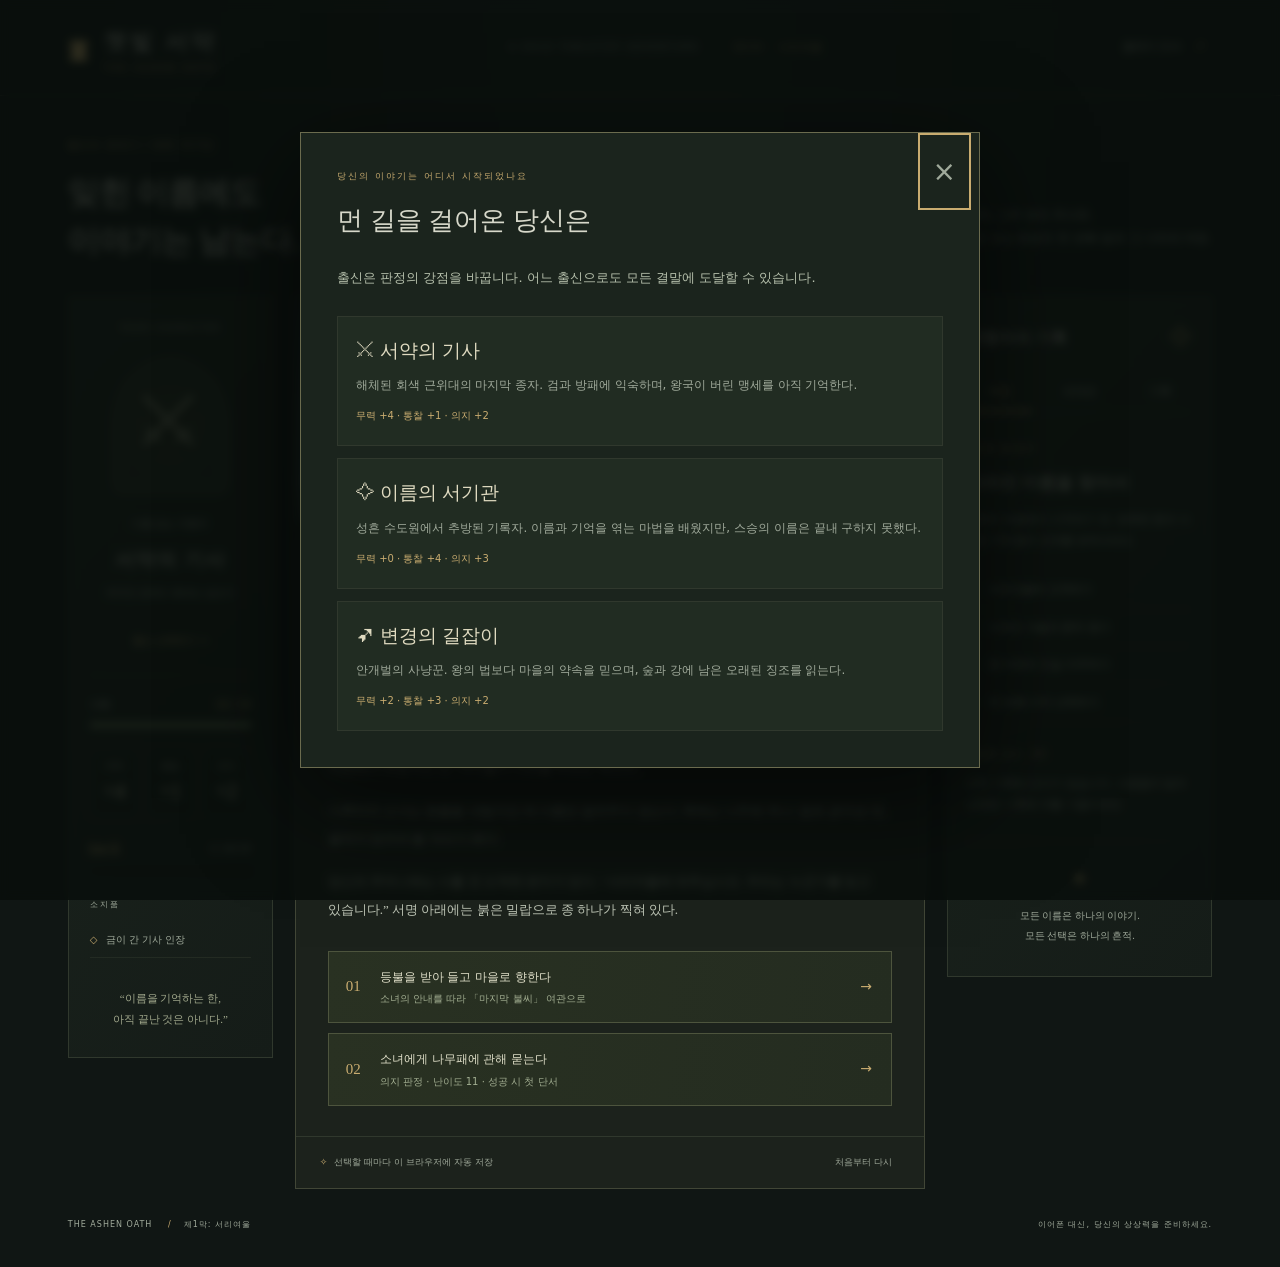
==== ashen-oath/play.html @ 340cb84c "Add midgame battles, level progression, and standalone HTML game" ====
<!-- Generated by build-standalone.mjs; edit the source modules instead. -->
<!doctype html>
<html lang="ko">
  <!-- 문서 설정: 한국어·모바일 화면·어두운 테마를 선언하고 공통 스타일을 불러옵니다. -->
  <head>
    <meta charset="utf-8" />
    <meta name="viewport" content="width=device-width, initial-scale=1" />
    <meta name="theme-color" content="#111916" />
    <title>잿빛 서약 — 종이 울리지 않는 마을</title>
    <style>
/*
 * 화면 전용 스타일입니다. 게임 규칙·수치·문구는 JavaScript와 data/에서 관리합니다.
 * 공통 변수 → 기본 요소 → 세 패널 → 반응형 화면 → 성장·전투 순서로 읽으면 됩니다.
 */

/* 공통 디자인 변수. --gold 같은 CSS 변수를 바꾸면 여러 패널의 색상이 함께 바뀝니다. color-scheme은 기본 컨트롤도 어두운 배경에 맞춥니다. */
:root {
  color-scheme: dark;
  --bg: #101614;
  --panel: #171f1b;
  --line: #30382d;
  --gold: #c9ac70;
  --text: #d7d8ca;
  --muted: #a0aa9b;
  --serif: Georgia, "Noto Serif KR", "Batang", serif;
  --sans: system-ui, -apple-system, "Malgun Gothic", sans-serif;
}
/* padding과 border를 너비 안에 포함해 패널 크기 계산을 단순하게 합니다. */
* {
  box-sizing: border-box;
}
/* 전체 배경·기본 글꼴·줄 간격. radial-gradient는 이미지 파일 없이 배경에 옅은 빛을 만듭니다. */
body {
  margin: 0;
  background:
    radial-gradient(ellipse at 50% 0%, #24302966, transparent 60%), var(--bg);
  color: var(--text);
  font-family: var(--sans);
  font-size: 14px;
  line-height: 1.7;
}
button,
a {
  -webkit-tap-highlight-color: transparent;
}
/* 모든 버튼에 기본 글꼴과 클릭 커서를 적용합니다. */
button {
  font: inherit;
  cursor: pointer;
  color: inherit;
}
/* 키보드로 이동하는 사용자가 현재 초점을 알아볼 수 있게 금색 외곽선을 표시합니다. */
button:focus-visible,
a:focus-visible,
summary:focus-visible {
  outline: 2px solid var(--gold);
  outline-offset: 5px;
}
/* 마우스를 올릴 때 배경·테두리가 갑자기 바뀌지 않게 합니다. 동작 줄이기 설정에서는 아래에서 해제합니다. */
button {
  transition:
    background 0.18s,
    border-color 0.18s,
    transform 0.18s;
}
button:hover {
  color: #f5e5c0;
}
a {
  color: inherit;
  text-decoration: none;
}
/* JavaScript가 hidden 속성으로 숨긴 영역은 다른 display 규칙보다 우선해 보이지 않게 합니다. */
[hidden] {
  display: none !important;
}
/* 상단 로고·막 표시·도움말. Flex로 양끝을 배치하며 화면 너비에 맞게 간격을 유지합니다. */
.topbar {
  min-height: 96px;
  padding: 20px 5.3%;
  border-bottom: 1px solid var(--line);
  display: flex;
  align-items: center;
  justify-content: space-between;
  gap: 20px;
}
/* 로고와 영문 부제. 설명 문구와 구분되는 제목용 서체를 사용합니다. */
.brand {
  display: flex;
  align-items: center;
  gap: 14px;
  font-family: var(--serif);
  font-size: 23px;
  letter-spacing: 3px;
}
.brand small {
  display: block;
  font: 8px var(--sans);
  letter-spacing: 3px;
  color: var(--gold);
  margin-top: 3px;
}
.sigil {
  font-size: 38px;
  color: var(--gold);
  line-height: 1;
}
/* 넓은 화면에서만 보이는 게임 형식과 현재 막 표시입니다. */
.edition {
  color: var(--muted);
  font-size: 9px;
  letter-spacing: 2px;
}
.edition span {
  margin-left: 30px;
  color: var(--gold);
}
/* 도움말·취소처럼 배경을 강조하지 않는 보조 버튼입니다. */
.quiet {
  border: 0;
  background: transparent;
  font-size: 11px;
  color: var(--muted);
  padding: 8px;
}
.quiet span {
  color: var(--gold);
  margin-left: 10px;
}
/* 콘텐츠가 너무 넓어지지 않게 최대 너비를 정하고 양옆 여백을 둡니다. */
main {
  max-width: 1600px;
  padding: 0 5.3%;
  margin: auto;
}
/* 게임 소개 제목과 짧은 부제. 작은 화면에서는 부제를 숨겨 공간을 확보합니다. */
.masthead {
  display: flex;
  align-items: flex-end;
  justify-content: space-between;
  margin: 42px 0 32px;
  gap: 20px;
}
/* 장·막·분류처럼 제목 위에 붙는 작은 표제의 공통 스타일입니다. */
.eyebrow {
  font-size: 9px;
  letter-spacing: 2px;
  font-weight: 500;
  color: var(--gold);
  margin: 0 0 15px;
}
.masthead h1 {
  font-family: var(--serif);
  font-size: clamp(27px, 2.5vw, 38px);
  font-weight: 400;
  line-height: 1.5;
  letter-spacing: -1px;
  margin: 0;
}
.intro-copy {
  font-size: 12px;
  line-height: 1.9;
  color: var(--muted);
  padding-bottom: 3px;
}
/* 데스크톱의 캐릭터 / 모험 / 기록서 세 열입니다. minmax(0, 1fr)는 본문이 긴 글 때문에 열을 밀어내지 않게 합니다. */
.game-layout {
  display: grid;
  grid-template-columns: 205px minmax(0, 1fr) 265px;
  gap: 22px;
  align-items: start;
}
/* 캐릭터와 기록서에 같은 배경·테두리를 적용해 중심 모험 패널과 구분합니다. */
.character-panel,
.journal-panel {
  background: linear-gradient(130deg, #1c251e, #151c18);
  border: 1px solid var(--line);
}
/* 왼쪽 캐릭터 영역의 기본 여백과 중앙 정렬입니다. */
.character-panel {
  padding: 25px 21px;
  text-align: center;
}
.character-panel > .eyebrow {
  font-size: 8px;
  letter-spacing: 2px;
  color: var(--muted);
}
/* 외부 이미지 없이 출신 기호와 둥근 테두리로 초상화를 만듭니다. relative는 안쪽 장식의 기준점입니다. */
.portrait {
  width: 115px;
  height: 135px;
  position: relative;
  margin: 22px auto;
  background: radial-gradient(ellipse, #7f805939, #232c23 65%);
  display: grid;
  place-items: center;
  border-radius: 60% 60% 10% 10%;
  border: 1px solid #5e6246;
}
.portrait > span {
  font-family: Georgia, serif;
  font-size: 60px;
  color: #b6bb9e;
  filter: drop-shadow(0 5px 5px #000);
}
/* 초상화의 안쪽 장식선. absolute와 inset으로 바깥 윤곽에서 일정한 간격을 유지합니다. */
.portrait-ring {
  position: absolute;
  inset: 7px;
  border: 1px solid #5e624660;
  border-radius: inherit;
}
/* 작은 안내 텍스트와 낮은 강조 색상을 재사용합니다. */
.tiny {
  font-size: 10px;
}
.muted {
  color: var(--muted);
}
.character-panel h2 {
  font-family: var(--serif);
  font-size: 20px;
  font-weight: 400;
  letter-spacing: 1px;
  margin: 5px 0;
}
.character-subtitle {
  font-size: 10px;
  color: var(--muted);
  min-height: 34px;
  margin: 8px 0;
}
/* 출신 선택처럼 본문에 가까운 작은 링크형 버튼입니다. */
.text-button {
  border: 0;
  background: none;
  color: var(--gold);
  font-size: 10px;
  padding: 6px;
}
.text-button span {
  margin-left: 12px;
}
.text-button:disabled {
  cursor: default;
  color: var(--muted);
}
/* 패널 안에서 정보 묶음을 나누는 가로선입니다. */
.divider {
  border-top: 1px solid var(--line);
  margin: 20px 0;
}
/* 기력 이름과 현재/최대 수치를 양끝에 표시합니다. */
.health-label {
  display: flex;
  justify-content: space-between;
  font-size: 10px;
}
.health-label strong {
  font-size: 10px;
  font-weight: 400;
  color: var(--gold);
}
/* 기력 막대 배경. 안쪽 div 너비는 CharacterView가 현재 기력 비율로 갱신합니다. */
.health-track {
  height: 4px;
  background: #0e1511;
  margin: 10px 0 22px;
}
.health-track > div {
  height: 100%;
  width: 100%;
  background: #85956b;
  transition: width 0.5s;
}
/* 무력·통찰·의지 카드 세 개를 같은 너비로 배치합니다. */
.stats {
  display: grid;
  grid-template-columns: repeat(3, 1fr);
  gap: 7px;
}
.stat {
  border: 1px solid var(--line);
  padding: 9px 0;
  background: #10181366;
}
.stat span {
  display: block;
  font-size: 9px;
  color: var(--muted);
}
.stat strong {
  font-family: var(--serif);
  font-size: 20px;
  font-weight: 400;
  color: #ddd7bb;
}
/* 소지품 목록의 표제와 목록 여백입니다. */
.inventory-label {
  font-size: 9px;
  margin: 25px 0 10px;
  text-align: left;
}
/* 기본 목록 점을 제거하고 게임 분위기에 맞는 물건 목록을 만듭니다. */
.inventory {
  padding: 0;
  margin: 0;
  list-style: none;
  text-align: left;
  font-size: 10px;
  color: var(--muted);
}
.inventory li {
  padding: 9px 0;
  border-bottom: 1px solid #30382d80;
}
/* 가상 요소로 각 물건 앞에 장식 기호를 붙입니다. 실제 소지품 문자열에는 포함되지 않습니다. */
.inventory li:before {
  content: "◇";
  color: var(--gold);
  margin-right: 8px;
}
/* 캐릭터 패널 아래에 표시되는 짧은 인용문입니다. */
.character-foot {
  font-family: var(--serif);
  font-size: 11px;
  line-height: 1.9;
  color: #a2a98d;
  margin: 30px 0 2px;
}
/* 중앙 모험 카드. overflow로 안쪽 그림이 카드 테두리를 넘지 않게 합니다. */
.adventure {
  border: 1px solid #414636;
  background: #1c221c;
  overflow: hidden;
  min-width: 0;
}
/* 마을 SVG가 들어가는 고정 높이 영역입니다. SVG의 크기와 화면 자르기는 아래에서 정합니다. */
.scene-art {
  height: 245px;
  position: relative;
  background: #203331;
}
.scene-art svg {
  width: 100%;
  height: 100%;
  display: block;
}
/* 그림 아래에 어두운 내부 그림자를 덧대 본문과 자연스럽게 이어 줍니다. pointer-events:none은 클릭을 가로막지 않게 합니다. */
.scene-art:after {
  content: "";
  position: absolute;
  inset: 0;
  box-shadow: inset 0 -45px 35px -20px #121d1a;
  pointer-events: none;
}
/* 그림 위 장소 이름. absolute로 그림 하단에 고정하고 z-index로 그림자보다 위에 둡니다. */
.art-caption {
  position: absolute;
  bottom: 16px;
  left: 26px;
  right: 26px;
  z-index: 1;
  display: flex;
  align-items: center;
  gap: 9px;
  font-size: 10px;
  color: #e3ddc5;
}
.location-dot {
  width: 5px;
  height: 5px;
  background: var(--gold);
  transform: rotate(45deg);
}
.coordinates {
  margin-left: auto;
  font-size: 8px;
  letter-spacing: 2px;
  color: #b4bdae;
}
/* 이야기·판정·선택지 묶음의 기본 여백입니다. */
.story-content {
  padding: 28px 32px 30px;
}
/* 현재 장 이름과 진행 번호를 같은 행의 양끝에 배치합니다. */
.chapter-line {
  display: flex;
  justify-content: space-between;
  align-items: center;
}
.chapter-line .eyebrow {
  font-size: 9px;
  letter-spacing: 1.8px;
  margin: 0;
}
.chapter-line > span {
  font-family: var(--serif);
  font-size: 15px;
  color: #858e70;
}
/* 장면 제목. clamp로 화면 크기에 맞춰 글자 크기를 제한 범위 안에서 조절합니다. */
.story-content h2 {
  font-family: var(--serif);
  font-size: clamp(23px, 2.2vw, 30px);
  line-height: 1.5;
  font-weight: 400;
  letter-spacing: -0.5px;
  margin: 13px 0 20px;
  outline: none;
}
/* 장면의 대표 대사를 금색 왼쪽 선과 다른 서체로 구분합니다. */
blockquote {
  font-family: var(--serif);
  color: var(--gold);
  font-size: 13px;
  margin: 0 0 23px;
  padding: 5px 0 5px 15px;
  border-left: 2px solid #7e724d;
}
/* 이야기 문단. 긴 줄 간격과 단어 단위 줄바꿈으로 한국어 본문을 읽기 쉽게 합니다. */
.prose {
  font-family: var(--serif);
  font-size: 13px;
  line-height: 2.15;
  color: #bdc4b5;
  word-break: keep-all;
}
.prose p {
  margin: 0 0 15px;
}
/* 가능한 선택지 버튼을 세로로 쌓습니다. 버튼 수가 달라져도 같은 간격을 유지합니다. */
.choices {
  display: grid;
  gap: 10px;
  margin-top: 27px;
}
/* 선택지 내부는 순번 / 설명 / 화살표 세 열로 나눕니다. 설명 열이 남는 너비를 사용합니다. */
.choice {
  border: 1px solid #4d543d;
  background: linear-gradient(100deg, #293122, #242c20);
  padding: 15px 17px;
  text-align: left;
  display: grid;
  grid-template-columns: 25px 1fr 14px;
  align-items: center;
  gap: 9px;
  width: 100%;
}
/* 선택 가능한 항목에 마우스를 올렸음을 테두리·배경·작은 이동으로 알립니다. */
.choice:hover {
  background: #35402b;
  border-color: #9e915e;
  transform: translateX(2px);
}
.choice-index {
  font-family: var(--serif);
  font-size: 15px;
  color: var(--gold);
}
.choice-title {
  font-size: 12px;
  display: block;
  color: #e0dfc9;
}
.choice-detail {
  font-size: 10px;
  color: #a3af92;
  display: block;
  margin-top: 3px;
}
.choice-arrow {
  color: var(--gold);
}
/* 중앙 카드 아래의 자동 저장 상태와 다시 시작 버튼입니다. */
.story-footer {
  border-top: 1px solid var(--line);
  display: flex;
  justify-content: space-between;
  align-items: center;
  padding: 10px 24px;
  color: var(--muted);
  font-size: 9px;
  gap: 10px;
}
.story-footer > span {
  color: var(--gold);
}
#save-status {
  color: var(--muted);
  margin-left: 4px;
}
.story-footer .quiet {
  font-size: 9px;
}
/* 오른쪽 기록서 패널의 내부 여백입니다. 공통 테두리는 위쪽 규칙을 공유합니다. */
.journal-panel {
  padding: 22px 19px 0;
}
.journal-heading {
  display: flex;
  justify-content: space-between;
  align-items: center;
  font-family: var(--serif);
  font-size: 16px;
}
.journal-mark {
  color: var(--gold);
  font-size: 22px;
}
/* 여정·세계관·기록 탭. 선택 여부는 JavaScript가 aria-selected로 갱신합니다. */
.tabs {
  display: flex;
  border-bottom: 1px solid var(--line);
  margin-top: 17px;
  gap: 15px;
}
.tabs button {
  padding: 9px 0;
  border: 0;
  border-bottom: 2px solid transparent;
  background: none;
  color: var(--muted);
  font-size: 11px;
  flex: 1;
}
/* 현재 선택한 탭에 금색 밑줄을 표시합니다. 접근성 속성과 시각 표시가 같은 상태를 사용합니다. */
.tabs button[aria-selected="true"] {
  border-bottom-color: var(--gold);
  color: var(--gold);
}
/* 탭 내용 영역의 기본 높이. 빈 기록에서도 탭 아래 공간이 급격히 줄지 않게 합니다. */
#journal-content {
  padding-top: 23px;
  min-height: 290px;
}
/* 메인 퀘스트의 분류·제목·설명과 진행 목표 스타일입니다. */
.quest-category {
  font-size: 8px;
  letter-spacing: 2px;
  color: var(--gold);
}
.quest-title {
  font-family: var(--serif);
  font-weight: 400;
  font-size: 17px;
  margin: 9px 0 12px;
}
.quest-desc {
  font-size: 11px;
  line-height: 1.9;
  color: var(--muted);
}
/* 완료 체크와 미완료 기호를 직접 넣으므로 브라우저 기본 목록 장식을 제거합니다. */
.objectives {
  padding: 0;
  list-style: none;
  margin: 20px 0 22px;
}
.objectives li {
  font-size: 11px;
  color: #b8c1ab;
  padding: 9px 0;
  border-bottom: 1px solid #30382d80;
}
.objective-icon {
  display: inline-block;
  width: 22px;
  color: var(--gold);
}
.clue-heading {
  font-size: 9px;
  color: var(--gold);
  letter-spacing: 1px;
  margin: 24px 0 12px;
}
/* 수집한 단서를 작은 테두리 카드로 표시합니다. */
.clue {
  font-size: 10px;
  background: #2e3525;
  border: 1px solid #444d35;
  padding: 7px 9px;
  margin: 6px 0;
  color: #c3c6a7;
}
/* 기록서 하단의 장식과 짧은 문구. 작은 화면에서는 숨겨 본문 공간을 늘립니다. */
.journal-bottom {
  margin-top: 25px;
  border-top: 1px solid var(--line);
  padding: 20px 0;
  text-align: center;
  color: var(--gold);
}
.journal-bottom > span {
  font-size: 20px;
}
.journal-bottom p {
  font-family: var(--serif);
  font-size: 10px;
  line-height: 2;
  color: var(--muted);
}
/* 세계관 펼침 항목. HTML details의 기본 열기·닫기 기능을 유지합니다. */
details {
  border-bottom: 1px solid var(--line);
  padding: 0 0 12px;
  margin-bottom: 13px;
}
/* 세계관 항목의 클릭 가능한 제목입니다. 오른쪽 기호는 가상 요소로 표시합니다. */
summary {
  font-family: var(--serif);
  font-size: 12px;
  cursor: pointer;
  color: #d3d2b7;
  list-style: none;
  display: flex;
  align-items: center;
  justify-content: space-between;
  gap: 8px;
}
summary:after {
  content: "+";
  font-family: var(--sans);
  color: var(--gold);
}
/* 열린 항목에는 더하기 대신 빼기 기호를 표시합니다. 별도 JavaScript 상태가 필요 없습니다. */
details[open] summary:after {
  content: "−";
}
.lore-tag {
  font: 8px var(--sans);
  color: var(--gold);
  display: block;
  margin-bottom: 4px;
}
details p {
  font-size: 11px;
  line-height: 1.95;
  color: var(--muted);
  word-break: keep-all;
  margin-bottom: 0;
}
.lore-hint {
  font-size: 10px;
  line-height: 1.8;
  color: var(--muted);
  margin-top: 0;
  margin-bottom: 20px;
}
/* 지난 선택과 판정 기록. 왼쪽 선으로 한 사건을 묶어 읽기 쉽게 합니다. */
.log-item {
  border-left: 1px solid #555a3d;
  padding-left: 13px;
  margin-bottom: 22px;
}
.log-item strong {
  font-family: var(--serif);
  font-size: 12px;
  font-weight: 400;
}
.log-item p {
  font-size: 10px;
  color: var(--muted);
  line-height: 1.9;
}
.log-roll {
  color: var(--gold);
  font-size: 9px;
}
/* 페이지 하단의 작품명·현재 막·짧은 안내입니다. */
.page-footer {
  font-size: 8px;
  color: var(--muted);
  letter-spacing: 1px;
  display: flex;
  justify-content: space-between;
  gap: 20px;
  padding: 29px 0 36px;
}
.footer-separator {
  color: var(--gold);
  margin: 0 12px;
}
/* 이야기 판정 결과는 d20 기호와 설명을 두 열로 나눕니다. 전투 패널과는 별도입니다. */
.roll-result {
  display: grid;
  grid-template-columns: 48px 1fr;
  gap: 13px;
  align-items: start;
  border: 1px solid #656344;
  background: #343a2580;
  padding: 15px;
  margin-bottom: 25px;
}
/* 실패 결과는 성공과 색을 다르게 하되 텍스트에도 성공/실패를 명시합니다. */
.roll-result.failure {
  border-color: #735d4e;
  background: #3d2c2280;
}
/* clip-path의 다각형으로 주사위 느낌의 기호를 만듭니다. 숫자는 DOM 텍스트로 유지합니다. */
.die {
  width: 45px;
  height: 49px;
  display: grid;
  place-items: center;
  background: #bb9e60;
  color: #1a2019;
  clip-path: polygon(50% 0, 96% 25%, 96% 75%, 50% 100%, 4% 75%, 4% 25%);
  font-family: var(--serif);
  font-size: 23px;
}
.roll-label {
  color: var(--gold);
  font-size: 11px;
}
.roll-result p {
  font-family: var(--serif);
  font-size: 12px;
  line-height: 1.9;
  color: #c9ccba;
  margin: 7px 0 0;
}
/* 막 종료 안내와 주요 행동 버튼의 스타일입니다. */
.ending-note {
  font-size: 12px;
  color: var(--gold);
  line-height: 1.9;
  border-top: 1px solid var(--line);
  padding-top: 20px;
}
.primary {
  background: #b89c61;
  border: 1px solid #c3ab77;
  color: #171e16;
  padding: 12px 18px;
  font-size: 12px;
}
.primary:hover {
  background: #d1b577;
  color: #101510;
}
/* 출신·안내·초기화·레벨 경고에 공통 적용하는 기본 모달 창입니다. 화면보다 크면 내부가 스크롤됩니다. */
dialog {
  position: fixed;
  max-width: 680px;
  width: calc(100% - 32px);
  max-height: 90dvh;
  overflow: auto;
  color: var(--text);
  background: #1b241d;
  border: 1px solid #6b6b4e;
  padding: 36px;
  box-shadow: 0 30px 100px #0009;
}
/* showModal로 열린 창 뒤를 어둡게 하고 흐리게 처리합니다. */
dialog::backdrop {
  background: #080d0bcc;
  backdrop-filter: blur(5px);
}
dialog h2 {
  font-family: var(--serif);
  font-weight: 400;
  font-size: 26px;
  margin-top: 10px;
}
dialog > p:not(.eyebrow) {
  font-size: 13px;
  line-height: 2;
  color: #b6c0ac;
}
/* 안내와 출신 선택 창의 오른쪽 위 닫기 버튼입니다. */
.dialog-close {
  position: absolute;
  right: 15px;
  top: 7px;
  font-size: 28px;
}
.dialog-intro {
  font-size: 12px;
  color: var(--muted);
  margin-bottom: 25px;
}
/* 출신 설정으로 생성되는 선택 카드. 클릭 이벤트는 GameView에서 연결합니다. */
.origin-card {
  padding: 18px;
  border: 1px solid var(--line);
  background: #212c22;
  margin-top: 12px;
  display: block;
  text-align: left;
  width: 100%;
}
.origin-card:hover {
  border-color: var(--gold);
  background: #2c3828;
}
.origin-card strong {
  font-family: var(--serif);
  font-size: 19px;
  font-weight: 400;
  color: #dfdac0;
}
.origin-card p {
  font-size: 12px;
  color: var(--muted);
  margin: 8px 0;
}
.origin-card small {
  font-size: 10px;
  color: var(--gold);
}
/* 대화상자 하단의 취소·확인 버튼을 오른쪽으로 모읍니다. */
.dialog-actions {
  display: flex;
  justify-content: flex-end;
  gap: 18px;
  margin-top: 25px;
}
/* 기력 1의 부상 안내를 일반 문단과 구분합니다. */
.wounded {
  color: #d0a28b;
  font-size: 11px;
  line-height: 1.9;
  padding: 10px;
  border-left: 2px solid #a2775c;
  margin-bottom: 20px;
}
/* 매우 넓은 화면: 양쪽 패널과 그림·본문 여백을 조금 더 넓힙니다. */
@media (min-width: 1550px) {
  .game-layout {
    grid-template-columns: 230px minmax(0, 1fr) 285px;
  }
  .scene-art {
    height: 285px;
  }
  .story-content {
    padding: 34px 42px;
  }
  .prose {
    font-size: 14px;
  }
}
/* 작은 데스크톱: 세 열을 유지하되 패널 너비·여백·그림 높이를 줄입니다. */
@media (max-width: 1180px) {
  main {
    padding: 0 3%;
  }
  .topbar {
    padding-left: 3%;
    padding-right: 3%;
  }
  .game-layout {
    grid-template-columns: 170px minmax(0, 1fr) 225px;
    gap: 14px;
  }
  .character-panel {
    padding: 20px 14px;
  }
  .story-content {
    padding: 24px;
  }
  .journal-panel {
    padding: 19px 14px 0;
  }
  .coordinates {
    display: none;
  }
  .character-panel h2 {
    font-size: 18px;
  }
  .scene-art {
    height: 215px;
  }
  .prose {
    font-size: 12px;
  }
  .portrait {
    width: 100px;
    height: 120px;
  }
}
/* 태블릿: 기록서를 아래 행으로 옮겨 본문이 지나치게 좁아지지 않게 합니다. */
@media (max-width: 950px) {
  .game-layout {
    grid-template-columns: 170px minmax(0, 1fr);
  }
  .journal-panel {
    grid-column: 1/-1;
    display: grid;
    grid-template-columns: 170px 1fr;
    gap: 0 22px;
    padding-bottom: 20px;
  }
  .journal-heading {
    align-self: start;
  }
  .tabs {
    margin: 0;
  }
  .journal-bottom {
    display: none;
  }
  #journal-content {
    grid-column: 2;
    min-height: 0;
  }
  .edition {
    display: none;
  }
  .journal-heading {
    padding-top: 5px;
  }
  .masthead {
    margin-top: 30px;
  }
  .intro-copy {
    font-size: 10px;
  }
}
/* 모바일: 한 열 레이아웃으로 바꾸고 캐릭터 정보를 가로 요약 카드로 재배치합니다. */
@media (max-width: 620px) {
  main {
    padding: 0 16px;
  }
  .topbar {
    padding: 16px 20px;
    min-height: 80px;
  }
  .brand {
    font-size: 20px;
  }
  .sigil {
    font-size: 30px;
  }
  .masthead {
    margin: 27px 0 24px;
  }
  .masthead h1 {
    font-size: 28px;
  }
  .intro-copy {
    display: none;
  }
  .game-layout {
    grid-template-columns: minmax(0, 1fr);
    gap: 16px;
  }
  .character-panel {
    display: grid;
    grid-template-columns: 55px 1fr auto;
    text-align: left;
    gap: 0 15px;
    padding: 16px;
  }
  .character-panel > .eyebrow,
  .character-subtitle,
  .divider,
  .inventory-label,
  .inventory,
  .character-foot,
  .health-track {
    display: none;
  }
  .portrait {
    grid-column: 1;
    grid-row: 1/4;
    width: 52px;
    height: 65px;
    margin: 0;
  }
  .portrait > span {
    font-size: 30px;
  }
  .portrait-ring {
    inset: 4px;
  }
  .character-panel > .tiny {
    grid-column: 2;
    margin: 0;
    font-size: 9px;
  }
  .character-panel h2 {
    grid-column: 2;
    grid-row: 2;
    font-size: 18px;
    margin: 0;
  }
  .text-button {
    grid-column: 2;
    grid-row: 3;
    justify-self: start;
    padding: 0;
    font-size: 9px;
  }
  .health-label {
    grid-column: 3;
    grid-row: 1;
    gap: 10px;
    align-self: center;
  }
  .stats {
    grid-column: 3;
    grid-row: 2/4;
    gap: 5px;
  }
  .stat {
    padding: 3px 8px;
    text-align: center;
  }
  .stat strong {
    font-size: 16px;
  }
  .stat span {
    font-size: 8px;
  }
  .scene-art {
    height: 205px;
  }
  .story-content {
    padding: 24px 21px;
  }
  .story-content h2 {
    font-size: 25px;
  }
  .prose {
    font-size: 13px;
    line-height: 2.15;
  }
  .choice {
    padding: 13px 12px;
    grid-template-columns: 20px 1fr 10px;
    gap: 7px;
  }
  .choice-title {
    font-size: 12px;
  }
  .choice-detail {
    font-size: 9px;
  }
  .journal-panel {
    grid-column: 1;
    display: block;
    padding: 20px;
  }
  .journal-heading {
    padding: 0;
  }
  .tabs {
    margin-top: 12px;
  }
  #journal-content {
    padding-top: 20px;
  }
  .page-footer {
    font-size: 7px;
    letter-spacing: 0.5px;
    padding-bottom: 20px;
  }
  .page-footer > span:last-child {
    display: none;
  }
  .art-caption {
    left: 21px;
    right: 21px;
  }
  dialog {
    padding: 28px 23px;
  }
  .dialog-intro {
    font-size: 11px;
  }
  .roll-result {
    grid-template-columns: 39px 1fr;
    padding: 12px;
    gap: 10px;
  }
  .die {
    width: 36px;
    height: 41px;
    font-size: 20px;
  }
  .roll-label {
    font-size: 10px;
  }
}
/* 운영체제의 동작 줄이기 설정을 존중해 전환과 부드러운 스크롤을 비활성화합니다. */
@media (prefers-reduced-motion: reduce) {
  *,
  *:before,
  *:after {
    scroll-behavior: auto !important;
    transition: none !important;
  }
}

/* 성장과 전투는 기존 기록서 색상과 동일한 팔레트를 사용합니다. */
/* 레벨·경험치 영역. 기력 막대와 별도로 성장 진행을 표시합니다. */
.progression {
  margin-top: 20px;
}
.experience-label {
  display: flex;
  justify-content: space-between;
  align-items: center;
  gap: 8px;
  font-size: 9px;
  color: var(--muted);
}
.experience-label strong {
  color: var(--gold);
  font-size: 13px;
}
.experience-track {
  height: 4px;
  margin-top: 9px;
  background: #0e1511;
}
/* CharacterView가 현재 레벨 구간 비율로 너비를 갱신하는 경험치 막대입니다. */
#experience-bar {
  height: 100%;
  width: 0;
  background: var(--gold);
  transition: width 0.3s;
}
/* 전투 선택지 안에 실제 지급 예정 경험치와 레벨 차이 안내를 추가합니다. */
.encounter-reward,
.encounter-warning {
  display: block;
  margin-top: 5px;
  font-size: 10px;
}
.encounter-reward {
  color: #cbb989;
}
.encounter-warning {
  color: #d1ad83;
}
/* 중앙 카드 안 전투 전용 영역. 진행 중 전투 또는 직전 결과를 CombatView가 표시합니다. */
.combat-panel {
  margin-top: 22px;
  padding: 23px;
  background: #111b16;
  border: 1px solid #666649;
}
.combat-panel h3 {
  font: 22px/1.6 var(--serif);
  color: #e4d9ba;
  margin: 8px 0 16px;
  outline: none;
}
.combat-description {
  font-size: 12px;
  color: var(--muted);
  line-height: 1.9;
}
.combat-health {
  color: #d6d7c4;
  font-size: 12px;
}
.combat-reward {
  color: var(--gold);
  font-size: 12px;
  line-height: 1.9;
}
/* 적 기력은 HTML progress로 표현합니다. 아래 WebKit 규칙은 해당 브라우저의 기본 막대 색을 맞춥니다. */
.combat-panel progress {
  width: 100%;
  height: 9px;
  accent-color: #a89b69;
}
.combat-panel progress::-webkit-progress-bar {
  background: #28312a;
}
.combat-panel progress::-webkit-progress-value {
  background: #b49b69;
}
/* 최근 전투 행동과 주사위 문장. 전체 이력은 기록서에 남습니다. */
.combat-log {
  border-top: 1px solid var(--line);
  padding-top: 14px;
  margin-top: 20px;
}
.combat-log strong {
  color: #c6c8ad;
  font-size: 11px;
  font-weight: 500;
}
.combat-log p {
  color: var(--muted);
  font-size: 11px;
  line-height: 1.9;
  margin: 5px 0 12px;
}
/* 기본 공격·결정타·응급 처치·후퇴를 넓은 화면에서 두 열로 배치합니다. */
.combat-actions {
  display: grid;
  grid-template-columns: 1fr 1fr;
  gap: 10px;
  margin-top: 22px;
}
.combat-action {
  background: #252e21;
  border: 1px solid #4d543d;
  text-align: left;
  padding: 13px;
}
.combat-action:hover:not(:disabled) {
  border-color: var(--gold);
  background: #35402b;
}
.combat-action strong,
.combat-action span {
  display: block;
}
.combat-action strong {
  font-size: 12px;
  font-weight: 500;
  color: #dfdcc4;
}
.combat-action span {
  font-size: 9px;
  color: var(--muted);
  margin-top: 5px;
}
/* 치료가 소진되었거나 이미 최대 기력일 때 비활성 상태임을 표시합니다. */
.combat-action:disabled {
  opacity: 0.4;
  cursor: not-allowed;
}
/* 승리로 레벨이 오른 경우에만 추가되는 성장 안내 카드입니다. */
.level-up {
  padding: 14px;
  border: 1px solid var(--gold);
  background: #343b22;
  color: #e2d2a2;
  font-size: 13px;
  line-height: 1.9;
}
#ending-tools .primary {
  margin: 7px 8px 0 0;
}
/* 모바일 전투·성장 보정: 경험치 영역은 캐릭터 카드 한 줄 전체를 쓰고 전투 버튼은 세로로 배치합니다. */
@media (max-width: 620px) {
  .progression {
    grid-column: 1 / -1;
    margin-top: 16px;
  }
  .combat-panel {
    padding: 16px;
  }
  .combat-panel h3 {
    font-size: 20px;
  }
  .combat-actions {
    grid-template-columns: 1fr;
  }
}

</style>
  </head>
  <body>
    <!-- 상단 탐색. act-label은 StoryView가 현재 막에 맞춰 갱신합니다. -->
    <header class="topbar">
      <a class="brand" href="" aria-label="잿빛 서약 처음 화면"
        ><span class="sigil">♜</span
        ><span>잿빛 서약<small>THE ASHEN OATH</small></span></a
      >
      <div class="edition">
        A SOLO TABLETOP ADVENTURE <span id="act-label">제1막 · 서리여울</span>
      </div>
      <button id="help" class="quiet">플레이 안내 <span>↗</span></button>
    </header>
    <!-- 게임 본체. 정적인 레이아웃은 HTML에 두고 진행에 따른 내용은 각 View가 채웁니다. -->
    <main>
      <!-- 첫 화면의 작품 소개. 실제 모험 장면의 제목과는 구분됩니다. -->
      <section class="masthead">
        <div>
          <p class="eyebrow">엘드라 연대기 / 재력 317년</p>
          <h1>잊힌 이름에도<br />이야기는 남는다.</h1>
        </div>
        <p class="intro-copy">
          한 사람의 여행자, 스무 면의 주사위.<br />당신의 선택으로 쓰는 변경의
          첫 번째 밤과 그 너머의 여정.
        </p>
      </section>
      <!-- 큰 화면은 캐릭터·모험·기록서의 세 열, 작은 화면은 CSS 미디어 쿼리로 재배치합니다. -->
      <div class="game-layout">
        <!-- CharacterView 영역: 출신·기력·능력치·경험치·소지품을 표시합니다. id는 코드와 연결되므로 함께 관리합니다. -->
        <aside class="character-panel">
          <p class="eyebrow">YOUR CHARACTER</p>
          <div class="portrait" aria-hidden="true">
            <span id="class-icon">⚔</span>
            <div class="portrait-ring"></div>
          </div>
          <p class="muted tiny">이름 없는 여행자</p>
          <h2 id="class-name">서약의 기사</h2>
          <p id="class-subtitle" class="character-subtitle"></p>
          <button id="choose-origin" class="text-button">
            출신 선택하기 <span>→</span>
          </button>
          <div class="divider"></div>
          <div class="health-label">
            <span>기력</span><strong id="health-value">10 / 10</strong>
          </div>
          <div class="health-track"><div id="health-bar"></div></div>
          <div id="stats" class="stats"></div>
          <!-- 경험치는 현재 레벨 구간 기준입니다. 최고 레벨에서는 분모 대신 누적 경험치를 표시합니다. -->
          <div class="progression">
            <div class="experience-label">
              <strong id="player-level">Lv.1</strong
              ><span id="experience-value">0 / 80 XP</span>
            </div>
            <div class="experience-track"><div id="experience-bar"></div></div>
          </div>
          <p class="eyebrow inventory-label">소지품</p>
          <ul id="inventory" class="inventory"></ul>
          <div class="character-foot">
            “이름을 기억하는 한,<br />아직 끝난 것은 아니다.”
          </div>
        </aside>
        <!-- 이야기·판정·전투·선택지를 담는 중앙 영역입니다. -->
        <section class="adventure" aria-label="모험 본문">
          <div
            class="scene-art"
            role="img"
            aria-label="별 아래 서 있는 서리여울의 종탑과 안개에 잠긴 중세 마을"
          >
            <!-- 직접 그린 마을 풍경. viewBox는 내부 좌표계이고 preserveAspectRatio는 영역에 맞춰 비율을 유지하며 자릅니다. -->
            <svg
              viewBox="0 0 900 350"
              preserveAspectRatio="xMidYMid slice"
              aria-hidden="true"
            >
              <!-- 이후 도형에서 url(#sky)처럼 참조하는 하늘·안개·달빛 그라데이션입니다. -->
              <defs>
                <linearGradient id="sky" x2="0" y2="1">
                  <stop stop-color="#101f25" />
                  <stop offset="1" stop-color="#51625a" />
                </linearGradient>
                <linearGradient id="mist" x2="0" y2="1">
                  <stop stop-color="#a7b1a0" stop-opacity="0" />
                  <stop offset="1" stop-color="#b4b9a1" stop-opacity=".25" />
                </linearGradient>
                <radialGradient id="moon">
                  <stop stop-color="#ddd6b0" stop-opacity=".25" />
                  <stop offset="1" stop-color="#ddd6b0" stop-opacity="0" />
                </radialGradient>
              </defs>
              <path fill="url(#sky)" d="M0 0h900v350H0z" />
              <circle cx="630" cy="90" r="110" fill="url(#moon)" />
              <circle cx="630" cy="90" r="28" fill="#c8c8aa" />
              <circle cx="640" cy="82" r="27" fill="#25383c" />
              <g fill="#c3ccbc" opacity=".6">
                <circle cx="110" cy="48" r="1" />
                <circle cx="220" cy="75" r="1" />
                <circle cx="400" cy="30" r="1.3" />
                <circle cx="750" cy="44" r="1" />
                <circle cx="520" cy="70" r="1" />
                <circle cx="820" cy="100" r="1" />
                <circle cx="330" cy="100" r="1" />
              </g>
              <path
                fill="#2c4141"
                d="m0 223 99-77 67 54 99-95 88 104 121-72 76 61 108-46 80 73 93-65 69 49v141H0z"
              />
              <path
                fill="#1c302f"
                d="m0 280 110-63 76 35 108-51 72 48 139-42 120 47 99-44 176 52v88H0z"
              />
              <!-- 같은 색으로 묶은 종탑과 마을 건물 실루엣입니다. 좌표는 그림 전용이며 게임 위치·이동 규칙과 무관합니다. -->
              <g fill="#142321">
                <path
                  d="M105 282v-62l42-31 40 31v62zm99 10v-54l35-32 36 32v54zm362-12v-75l44-31 42 31v75zm85 23v-58l37-29 40 29v58zm-308-4V126h65v173z"
                />
                <path
                  d="m325 128 51-61 51 61zm33-28V63h36v37zm11-36V42h13v22z"
                />
                <path d="M315 298v-82l60-52 62 52v82z" />
                <path
                  d="M70 222h127l-51-45zm123 19h91l-46-48zm357-35h115l-55-47zm90 42h99l-52-44z"
                />
              </g>
              <g fill="#9c8850">
                <path d="M364 132q11-22 22 0v20h-22z" />
                <path d="M363 263q13-28 26 0v35h-26z" />
                <path
                  d="M139 234h9v15h-9zm33 0h8v15h-8zm428-14h9v14h-9zm85 36h9v13h-9zm-458-3h8v11h-8z"
                />
              </g>
              <path
                fill="url(#mist)"
                d="M0 220q130-35 280 20t300-2 320 10v102H0z"
              />
              <path
                fill="#0d1c1b"
                d="M0 328q170-40 330-13l83 35H0zm900-22q-150-20-304 17l-62 27h366z"
              />
              <path
                fill="#697770"
                opacity=".22"
                d="m370 300-12 50h172l-140-50z"
              />
              <g stroke="#0d1c1b" stroke-width="5" fill="none">
                <path
                  d="M40 350V170m0 45-30-26m30 55 37-35M844 350V137m0 60 32-34m-32 62-34-33"
                />
              </g>
            </svg>
            <div class="art-caption">
              <span class="location-dot"></span
              ><span id="location">서리여울 · 동쪽 나루</span
              ><span class="coordinates">E 07° · N 43°</span>
            </div>
          </div>
          <!-- StoryView가 갱신하는 장면. tabindex=-1인 제목은 일반 Tab 순서에 넣지 않고 장면 전환 시 초점을 받습니다. -->
          <div class="story-content">
            <div class="chapter-line">
              <p id="chapter" class="eyebrow"></p>
              <span id="scene-number">I</span>
            </div>
            <h2 id="scene-title" tabindex="-1"></h2>
            <div
              id="roll-result"
              class="roll-result"
              role="status"
              hidden
            ></div>
            <!-- 대표 대사가 없는 장면에서는 quote를 숨기며, 본문과 선택지 내용은 textContent로 안전하게 생성합니다. -->
            <blockquote id="quote"></blockquote>
            <div id="prose" class="prose"></div>
            <!-- CombatView 영역: 전투 시작 전에는 숨기고, 전투 중에는 일반 이야기 선택지 대신 행동 버튼을 보여줍니다. -->
            <section
              id="combat-panel"
              class="combat-panel"
              aria-label="전투"
              hidden
            ></section>
            <!-- 가능한 선택지만 StoryView가 버튼으로 생성합니다. 실제 허용 여부는 Adventure도 다시 검사합니다. -->
            <div id="choices" class="choices"></div>
            <!-- 막 종료 때만 표시합니다. 첫 결말은 내보내기와 중반 계속하기, 중반 종료는 내보내기만 가능합니다. -->
            <div id="ending-tools" hidden>
              <p id="ending-note" class="ending-note">
                첫 번째 모험이 끝났습니다. 이 선택은 더 큰 이야기의 시작입니다.
              </p>
              <button id="export" class="primary">모험 기록 내려받기 ↓</button>
              <button id="continue-journey" class="primary" hidden>
                중반부로 떠나기 →
              </button>
            </div>
          </div>
          <!-- 저장 상태와 다시 시작. 저장 권한이 없어도 게임을 계속할 수 있으며 여기에서 상태를 알립니다. -->
          <footer class="story-footer">
            <span>✧ <span id="save-status">선택할 때마다 자동 저장</span></span
            ><button id="restart" class="quiet">처음부터 다시</button>
          </footer>
        </section>
        <!-- JournalView 영역. tablist/tab/tabpanel 역할은 키보드와 보조기술이 탭 구조를 이해하도록 합니다. -->
        <aside class="journal-panel">
          <div class="journal-heading">
            <span>여행자의 기록</span><span class="journal-mark">✧</span>
          </div>
          <div class="tabs" role="tablist" aria-label="기록서">
            <button
              id="tab-quest"
              role="tab"
              aria-selected="true"
              aria-controls="journal-content"
              data-tab="quest"
            >
              여정</button
            ><button
              id="tab-lore"
              role="tab"
              aria-selected="false"
              aria-controls="journal-content"
              data-tab="lore"
              tabindex="-1"
            >
              세계관</button
            ><button
              id="tab-log"
              role="tab"
              aria-selected="false"
              aria-controls="journal-content"
              data-tab="log"
              tabindex="-1"
            >
              기록
            </button>
          </div>
          <div
            id="journal-content"
            role="tabpanel"
            aria-labelledby="tab-quest"
          ></div>
          <div class="journal-bottom">
            <span>✦</span>
            <p>모든 이름은 하나의 이야기.<br />모든 선택은 하나의 흔적.</p>
          </div>
        </aside>
      </div>
      <footer class="page-footer">
        <span
          >THE ASHEN OATH <span class="footer-separator">/</span
          ><span id="footer-chapter">제1막: 서리여울</span></span
        ><span>이어폰 대신, 당신의 상상력을 준비하세요.</span>
      </footer>
    </main>
    <!-- 출신 선택 모달. form method=dialog는 제출 시 JavaScript 없이도 이 창을 닫습니다. -->
    <dialog id="origin-dialog" aria-labelledby="origin-title">
      <form method="dialog">
        <button class="dialog-close quiet" aria-label="출신 선택 닫기">
          ×
        </button>
      </form>
      <p class="eyebrow">당신의 이야기는 어디서 시작되었나요</p>
      <h2 id="origin-title">먼 길을 걸어온 당신은</h2>
      <p class="dialog-intro">
        출신은 판정의 강점을 바꿉니다. 어느 출신으로도 모든 결말에 도달할 수
        있습니다.
      </p>
      <div id="origins"></div>
    </dialog>
    <!-- 규칙 안내. 화면에 표시되는 설명이므로 수치 규칙을 바꿀 때 함께 확인합니다. -->
    <dialog id="help-dialog" aria-labelledby="help-title">
      <form method="dialog">
        <button class="dialog-close quiet" aria-label="안내 닫기">×</button>
      </form>
      <p class="eyebrow">HOW TO PLAY</p>
      <h2 id="help-title">선택하고, 굴리고, 기억하세요.</h2>
      <p>
        이 게임은 혼자 즐기는 이야기형 TRPG입니다. 약 10–15분 동안 첫 모험을
        진행합니다. 대사와 상황을 읽고 행동을 고르면 이야기가 이어집니다.
      </p>
      <p>
        위험한 행동은 <strong>d20 + 능력치 ≥ 난이도</strong>로 판정합니다. 20은
        항상 성공, 1은 항상 실패입니다. 선택하면 주사위가 자동으로 굴러갑니다.
      </p>
      <p>
        초반부의 판정에 실패해도 이야기는 계속됩니다. 기력을 잃거나 단서를 놓칠
        수 있으며, 기력이 1이 되면 부상 상태로 진행합니다. 마지막 선택은 주사위
        없이 당신이 결정합니다.
      </p>
      <p>
        최대 두 장소를 조사할 수 있습니다. 오른쪽 기록서의 세계관은 언제든 읽을
        수 있습니다. 진행은 이 브라우저에 자동 저장됩니다. 비공개 모드나 저장
        공간 제한 시에는 저장되지 않을 수 있습니다.
      </p>
      <p class="muted">소리·외부 이미지·계정 연결 없이 플레이할 수 있습니다.</p>
      <p>
        첫 결말 뒤 「중반부로 떠나기」를 선택하면 전투와 성장이 시작됩니다.
        플레이어 레벨이 몬스터보다 높으면 경험치가 늘고, 낮으면 줄어듭니다. 한
        레벨 차이마다 25% 보정하며 최소 25%, 최대 200%입니다. 레벨이 다르면
        안내를 확인한 뒤 전투를 시작합니다.
      </p>
      <p>
        공격·결정타·응급 처치·후퇴를 선택할 수 있습니다. 패배와 후퇴는 경험치가
        없으며, 패배하면 기력 1로 야영지에 돌아옵니다. 야영지의 휴식은 기력을
        전부 회복합니다. 레벨업할 때도 기력을 전부 회복하며 최대 기력과 능력치가
        증가합니다.
      </p>
    </dialog>
    <!-- 초기화 확인. 취소하면 그대로 두고 확인 버튼만 새 모험을 요청합니다. -->
    <dialog id="restart-dialog" aria-labelledby="restart-title">
      <h2 id="restart-title">새로운 여정을 시작할까요?</h2>
      <p>현재 진행과 저장된 선택 기록이 지워집니다.</p>
      <div class="dialog-actions">
        <button id="cancel-restart" class="quiet">계속 플레이</button
        ><button id="confirm-restart" class="primary">새로 시작</button>
      </div>
    </dialog>
    <!-- 레벨 차이 경고. 확인 전에는 게임 상태를 바꾸지 않고, 취소·Esc 시 대기 중 전투 요청을 버립니다. -->
    <dialog
      id="encounter-dialog"
      aria-labelledby="encounter-title"
      aria-describedby="encounter-warning encounter-reward"
    >
      <p class="eyebrow">전투 전 · 레벨 차이 안내</p>
      <h2 id="encounter-title">전투를 시작할까요?</h2>
      <p id="encounter-warning"></p>
      <p id="encounter-reward"></p>
      <div class="dialog-actions">
        <button id="cancel-encounter" class="quiet">준비 후 돌아오기</button
        ><button id="confirm-encounter" class="primary">
          확인하고 전투 시작
        </button>
      </div>
    </dialog>
    <!-- 정적 HTML 요소 뒤에서 실행합니다. ES 모듈은 HTTP 서버로 제공해야 하며 app.mjs가 전체 앱을 시작합니다. -->
    <script>
(() => {
  // data/origins.mjs
  var ORIGINS = {
    // 기사: 무력 중심. 전투는 가장 높은 능력치를 자동 사용하므로 기본 공격에도 강점이 반영됩니다.
    warden: {
      name: "서약의 기사",
      subtitle: "부러진 검에도 맹세는 남는다",
      icon: "⚔",
      stats: {
        might: 4,
        wit: 1,
        spirit: 2
      },
      item: "금이 간 기사 인장",
      text: "해체된 회색 근위대의 마지막 종자. 검과 방패에 익숙하며, 왕국이 버린 맹세를 아직 기억한다."
    },
    // 서기관: 통찰 중심, 의지도 높은 출신. 무력이 0이어도 통찰로 전투할 수 있습니다.
    scribe: {
      name: "이름의 서기관",
      subtitle: "지워진 글자에도 흔적은 남는다",
      icon: "✧",
      stats: {
        might: 0,
        wit: 4,
        spirit: 3
      },
      item: "은실로 꿰맨 명부",
      text: "성흔 수도원에서 추방된 기록자. 이름과 기억을 엮는 마법을 배웠지만, 스승의 이름은 끝내 구하지 못했다."
    },
    // 길잡이: 세 능력치가 고른 탐색형 출신입니다.
    ranger: {
      name: "변경의 길잡이",
      subtitle: "지도 밖에도 길은 이어진다",
      icon: "➶",
      stats: {
        might: 2,
        wit: 3,
        spirit: 2
      },
      item: "검은 갈대 부적",
      text: "안개벌의 사냥꾼. 왕의 법보다 마을의 약속을 믿으며, 숲과 강에 남은 오래된 징조를 읽는다."
    }
  };
  var STAT_NAMES = {
    might: "무력",
    wit: "통찰",
    spirit: "의지"
  };

  // data/midgame-scenes.mjs
  var JOURNEY_ROUTES = {
    "ending-seal": "서리여울의 종은 다시 울린다. 오르벤의 증언에 따르면 종을 고칠 부품과 뒤집힌 장례문은 모두 별무덤 주조소에서 왔다. 왕도로 가기 전, 공급 경로의 증거를 확보하기로 한다.",
    "ending-dawn": "종 대신 노래를 택한 마을은 세른과 증인들에게 맡겼다. 검은 봉투가 가리킨 별무덤 주조소에서, 당신처럼 종을 부순 사람들의 흔적을 찾으려 한다.",
    "ending-price": "서리여울은 일 년을 얻었다. 잃은 기억을 되찾으려면 제9보관소로 가야 한다. 세른은 왕도로 보낸 기억 용기의 출발지가 별무덤 주조소라는 소식을 가져왔다."
  };
  var MIDGAME_SCENES = {
    // 중반 도입: 첫 결말의 동기를 유지하며 공통 추적로로 모읍니다.
    "road-oath": {
      chapter: "제3장 · 염로의 잔향",
      title: "기억을 싣고 떠나는 길",
      place: "동부 염로 · 셋째 날",
      quote: "“사람은 되살리지 못해. 하지만 빼앗긴 기억은 돌려줄 수 있어.”",
      paragraphs: [
        "세른과 함께 북쪽 길로 접어든다. 네라는 어머니 곁에 남아 마을의 저녁 기록을 쓰기로 했다. 수레에는 식량과 약초, 에다가 베껴준 종의 도면이 실렸다.",
        "길가의 봉인석에는 같은 검은 밀랍이 묻어 있다. 망각의 흔적이 짐승과 빈 갑옷을 움직이게 한다. 앞으로는 관찰만으로 길을 열 수 없다. 야영지에서 회복하고, 약한 잔향부터 상대하며 몸과 기술을 익혀야 한다."
      ],
      choices: [
        {
          id: "reach-camp",
          label: "염로 역참에 야영지를 세운다",
          detail: "중반부 시작 · 기력과 레벨 확인",
          next: "waystation"
        }
      ]
    },
    // 역참: 권장 Lv.1 첫 전투와 회복을 제공합니다. 패배해도 같은 장소로 돌아옵니다.
    waystation: {
      chapter: "제3장 · 염로의 잔향",
      title: "검은 갈대가 길을 막을 때",
      place: "염로 · 버려진 역참",
      paragraphs: [
        "갈대 그림자늑대가 역참 앞의 수레바퀴를 물고 있다. 살과 피 대신 갈대와 흰 재가 떨어진다. 세른은 살아 있는 짐승이 아니라 봉인석에 남은 기억의 잔재라고 말한다.",
        "이곳은 첫 전투를 익힐 자리다. 기본 공격은 가장 높은 능력치를 사용한다. 결정타는 강하지만 빗나가기 쉽고, 응급 처치는 전투마다 두 번 쓸 수 있다. 위험하면 언제든 후퇴할 수 있다."
      ],
      choices: [
        {
          id: "first-wolf",
          label: "갈대 그림자늑대를 몰아낸다",
          detail: "권장 Lv.1 · 첫 전투",
          encounter: "reed-wolf",
          next: "road-trace",
          retreat: "waystation"
        },
        {
          id: "rest-road",
          label: "야영지에서 장비를 정비하고 쉰다",
          detail: "기력 전부 회복 · 경험치 없음",
          rest: true,
          next: "waystation"
        }
      ]
    },
    // 첫 승리 뒤: 운송표 단서를 얻고 반복 전투가 가능한 주조소 야영지로 이동합니다.
    "road-trace": {
      chapter: "제3장 · 염로의 잔향",
      title: "수레 아래의 운송표",
      place: "염로 · 갈라진 봉인석",
      paragraphs: [
        "늑대의 형체가 갈대 더미로 돌아간다. 깨진 봉인석 아래에서 「별무덤 → 제9보관소」라고 적힌 운송표를 찾는다. 죽은 이의 이름이 아니라 살아 있는 이의 기억을 반출한 흔적이다.",
        "세른이 당신의 상처를 살핀다. “몸에 익힌 기술도 기억이야. 경험이 쌓이면 더 단단해질 거야.” 주조소로 가는 길에는 더 강한 수호체가 있다. 먼저 야영지 주변에서 싸움을 익힐 수 있다."
      ],
      choices: [
        {
          id: "track-foundry",
          label: "운송표를 챙겨 주조소 야영지로 향한다",
          detail: "추적 단서 확보 · 전투 후에는 휴식을 권장",
          discover: "기억 반출 운송표",
          next: "forge-camp"
        }
      ]
    },
    // 성장 거점: 적의 수치는 고정이며 휴식과 여러 난도의 전투를 반복할 수 있습니다.
    "forge-camp": {
      chapter: "제4장 · 별무덤 주조소",
      title: "폐주조소의 불 꺼진 화로",
      place: "별무덤 산기슭 · 공동 야영지",
      quote: "“이곳에서 만든 것은 종이 아니라, 침묵을 담는 그릇이었군.”",
      paragraphs: [
        "등불 조합의 수레꾼들과 종을 잃은 마을의 사람들이 폐주조소 앞에 모였다. 그들은 약초와 쉴 자리를 내어주지만, 입구의 빈 갑옷을 뚫을 힘은 없다.",
        "주변 잔향과 싸우며 성장하거나 곧바로 입구에 도전할 수 있다. 사냥개는 Lv.2, 입구의 파수병은 Lv.3, 안쪽 문지기는 Lv.4가 권장된다. 자신의 레벨이 적보다 높으면 경험치가 늘고, 낮으면 줄어든다. 전투 전 안내에서 보상을 확인하자."
      ],
      choices: [
        {
          id: "hunt-wolf",
          label: "갈대 그림자늑대로 기본기를 다진다",
          detail: "반복 전투 · 권장 Lv.1",
          encounter: "reed-wolf",
          next: "forge-camp",
          retreat: "forge-camp"
        },
        {
          id: "hunt-hound",
          label: "운송로의 공허 사냥개를 추적한다",
          detail: "반복 전투 · 권장 Lv.2",
          encounter: "hollow-hound",
          next: "forge-camp",
          retreat: "forge-camp"
        },
        {
          id: "break-sentinel",
          label: "입구의 밀랍 파수병에 도전한다",
          detail: "이야기 진행 · 권장 Lv.3",
          encounter: "wax-sentinel",
          next: "foundry-truth",
          retreat: "forge-camp"
        },
        {
          id: "hunt-knight",
          label: "순찰로의 메아리 기사와 맞선다",
          detail: "선택 전투 · 권장 Lv.4 · 위험",
          encounter: "echo-knight",
          next: "forge-camp",
          retreat: "forge-camp"
        },
        {
          id: "rest-forge",
          label: "사람들과 기억을 나누며 쉰다",
          detail: "기력 전부 회복 · 경험치 없음",
          rest: true,
          next: "forge-camp"
        },
        {
          id: "shortcut-vault",
          label: "열어 둔 통로로 은심 보관실에 돌아간다",
          detail: "증거를 확보한 뒤에는 재전투 없이 이동",
          requiresVisited: "vault-door",
          next: "vault-door"
        }
      ]
    },
    // 입구 돌파 뒤: 제9보관소의 개입 증거를 확보합니다. add와 discover는 서로 다른 목록을 갱신합니다.
    "foundry-truth": {
      chapter: "제4장 · 별무덤 주조소",
      title: "만들어진 망각",
      place: "폐주조소 · 주조 기록실",
      paragraphs: [
        "파수병의 안쪽은 비어 있다. 가슴에 새긴 장례문을 끊자 갑옷은 쇳조각으로 무너진다. 사람의 생명을 베지 않고도 기억을 구할 수 있다는 사실이 분명해진다.",
        "기록실에서 노동자들의 공동 증언을 찾았다. 감찰원은 교체용 은종을 회수하고, 그 대신 기억을 빨아들이는 검은 밀랍 부품을 보내왔다. 서리여울의 사건은 지방 사제 한 사람의 잘못으로 끝나지 않는다.",
        "아직 기록에 남은 사람들은 살아 있다. 운송 용기에 갇힌 기억을 당사자에게 돌려주려면 장부와 출고 명령을 확보해야 한다. 안쪽 보관실 문에는 은심으로 움직이는 거대한 수호체가 서 있다."
      ],
      choices: [
        {
          id: "copy-orders",
          label: "출고 명령과 노동자들의 증언을 베낀다",
          detail: "제9보관소의 개입 증거 확보",
          discover: "주조소 공동 증언",
          add: "제9보관소 출고 명령",
          next: "vault-door"
        }
      ]
    },
    // 보스 앞: 준비가 부족하면 돌아가며, 열린 통로는 재도전 시 다시 싸우지 않고 지나갈 수 있습니다.
    "vault-door": {
      chapter: "제4장 · 별무덤 주조소",
      title: "기억을 지키는 마지막 문",
      place: "폐주조소 · 은심 보관실",
      quote: "“그 안에 있는 건 괴물이 아니라, 괴물에게 쓰인 기억이야.”",
      paragraphs: [
        "보관소의 문지기는 네 사람의 목소리로 퇴거를 명령한다. 세른은 그 목소리가 장치에 베껴진 잔향이라고 설명한다. 살아 있는 사람의 기억 용기는 수호체 뒤편에 있다.",
        "은심을 부수면 용기는 온전하게 남는다. 권장 레벨은 4. 준비가 부족하면 야영지로 돌아가 경험을 쌓고 쉬어도 된다. 이 문은 도망치지 않는다."
      ],
      choices: [
        {
          id: "face-keeper",
          label: "은심을 겨누고 문지기와 싸운다",
          detail: "중반부 보스 · 권장 Lv.4",
          encounter: "archive-keeper",
          next: "act2-ending",
          retreat: "forge-camp"
        },
        {
          id: "prepare-again",
          label: "증거를 지니고 야영지로 돌아간다",
          detail: "추가 전투와 회복 후 재도전 가능",
          next: "forge-camp"
        }
      ]
    },
    // 현재 구현된 중반부의 끝. 첫 결말과 달리 다음 막으로 계속하는 버튼은 없습니다.
    "act2-ending": {
      chapter: "제2막 완료 · 기억의 운송장",
      title: "왕도로 향하는 증언",
      place: "별무덤 · 되살아난 화로",
      ending: true,
      paragraphs: [
        "문지기가 멈추고 은심이 차갑게 식는다. 용기 속에 있던 것은 부활을 기다리는 영혼이 아니라, 살아 있는 사람들이 빼앗긴 삶의 조각이다. 조합은 용기의 이름과 행선지를 대조해 주인에게 돌려주기로 한다.",
        "제9보관소의 출고 명령과 변경 사람들의 증언이 당신의 배낭에 들어 있다. 마을의 종을 지켰든, 부쉈든, 시간을 샀든 이제 왕도에서 묻고 답할 근거가 생겼다.",
        "세른은 북쪽 사람들을 돕기 위해 남는다. 당신은 염로 서편으로 발길을 돌린다. 다음 이야기는 왕도의 빈 의자와, 기억을 수집하라는 명령을 내린 사람에게로 이어진다."
      ]
    }
  };

  // data/scenes.mjs
  var SCENES = {
    // 나루 도입: 세계의 이상 현상을 소개하고 첫 의지 판정을 선택할 수 있습니다.
    arrival: {
      chapter: "서막 · 추수 끝의 달",
      title: "종이 울리지 않는 마을",
      place: "서리여울 · 동쪽 나루",
      quote: "“해가 지면, 당신 이름을 먼저 말하지 마세요.”",
      paragraphs: [
        "마차가 멈췄을 때, 당신은 마을에 있어야 할 소리가 없다는 것을 깨닫는다. 저녁 여섯 번의 종. 여관에서 부딪치는 잔. 아이들이 서로를 부르는 목소리.",
        "나루터의 소녀는 등불을 내밀지만 제 이름은 알려주지 않는다. 목에는 나무패 하나. 칼로 긁어낸 듯, 글자가 있어야 할 자리가 희다.",
        "당신의 주머니에는 사흘 전 도착한 편지가 있다. “서리여울에 와주십시오. 우리는 누군가를 잊고 있습니다.” 서명 아래에는 붉은 밀랍으로 종 하나가 찍혀 있다."
      ],
      choices: [
        {
          id: "lantern",
          label: "등불을 받아 들고 마을로 향한다",
          detail: "소녀의 안내를 따라 「마지막 불씨」 여관으로",
          next: "inn",
          add: "나루터의 등불"
        },
        {
          id: "listen",
          label: "소녀에게 나무패에 관해 묻는다",
          detail: "의지 판정 · 난이도 11 · 성공 시 첫 단서",
          next: "inn",
          check: {
            stat: "spirit",
            dc: 11
          },
          clue: "소녀의 이름",
          success: "“네라.” 당신이 기다리자 소녀가 스스로 답한다. 이름을 말한 목소리에는 아무 일도 일어나지 않는다. 위험한 것은 이름 자체가 아닐지도 모른다.",
          failure: "소녀는 고개를 젓는다. “엄마도 처음엔 그저 물어봤어요.” 더 묻지 않고 함께 길을 걷는다. 등불의 불빛이 조금 낮아진다.",
          damage: 1
        }
      ]
    },
    // 여관: 세 조사 장소로 분기합니다. 방문 제한은 데이터가 아니라 Adventure가 검사합니다.
    inn: {
      chapter: "제1장 · 마지막 불씨",
      title: "빈 의자에 앉은 손님",
      place: "서리여울 · 마지막 불씨 여관",
      quote: "“열두 명을 차렸는데, 왜 열세 개의 그릇이 있지?”",
      paragraphs: [
        "여관 주인 이벤은 빈 의자 앞에도 수프를 놓는다. 누구의 자리인지 묻자, 대답 대신 같은 그릇을 다시 센다. 벽의 장례 명부에는 이름 세 줄이 하얗게 번져 있다.",
        "탁자 아래에서 네라가 종이 한 장을 건넨다. 내일 새벽 치러질 「대봉헌」의 공고다. 교단 사제 오르벤은 종을 고치려면 마을의 기억을 모아야 한다고 적었다.",
        "이벤은 세 곳을 가리킨다. 종을 지키는 예배당, 장례 명부가 있는 서고, 지난밤 누군가 드나들었다는 강가. 새벽이 오기 전, 어디서부터 진실을 찾을까."
      ],
      choices: [
        {
          id: "chapel",
          label: "예배당에서 사제 오르벤을 만난다",
          detail: "의식과 봉인종을 조사한다",
          next: "chapel"
        },
        {
          id: "archive",
          label: "닫힌 서고에서 옛 명부를 찾는다",
          detail: "사라진 이름의 흔적을 조사한다",
          next: "archive"
        },
        {
          id: "river",
          label: "강가에 남은 발자국을 따라간다",
          detail: "교단 밖의 목격자를 찾는다",
          next: "river"
        }
      ]
    },
    // 예배당: 사제의 증언 또는 장례문으로 사건의 원인을 조사합니다.
    chapel: {
      chapter: "제1장 · 금이 간 신앙",
      title: "은종 아래의 고백",
      place: "서리여울 · 세 성인 예배당",
      quote: "“한 마을의 기억으로, 온 변경을 살릴 수 있다면?”",
      paragraphs: [
        "종루 아래에는 은가루와 검은 밀랍의 냄새가 감돈다. 오르벤 사제의 손바닥에는 화상 자국이 있다. 그는 당신을 보고서야 감추던 편지를 내려놓는다.",
        "“왕도는 새 종을 보내지 않았소. 석 달 동안.” 그는 금이 간 종의 안쪽을 보여준다. 장례문 대신 산 사람들의 이름이 새겨져 있다.",
        "사제는 무덤의 봉인이 무너지는 것을 막으려고 살아 있는 기억을 종에 옮겼다고 인정한다. 다만 잊힌 이들이 어디로 가는지는 말하지 않는다."
      ],
      choices: [
        {
          id: "confession",
          label: "교리에 기대어 빠진 진실을 짚는다",
          detail: "의지 판정 · 난이도 13",
          next: "crossroads",
          check: {
            stat: "spirit",
            dc: 13
          },
          clue: "사제의 증언",
          success: "“아래에서 대답했소. 죽은 내 동생의 목소리였지.” 오르벤은 지하 열쇠를 내민다. 종 아래의 것은 기억을 흉내 낸다.",
          failure: "사제는 입을 닫고 열쇠만 내민다. “종 아래로 가거든, 대답하지 마시오.” 은가루를 밟은 발이 타들어 간다.",
          damage: 2,
          add: "지하 예배실 열쇠"
        },
        {
          id: "rubbing",
          label: "종 안쪽의 글자를 조심스레 베낀다",
          detail: "통찰 판정 · 난이도 12",
          next: "crossroads",
          check: {
            stat: "wit",
            dc: 12
          },
          clue: "뒤집힌 장례문",
          success: "문장이 거꾸로 새겨졌다. 「기억하여 쉬게 하라」가 아니라 「잊어서 먹이라」. 누군가 의도적으로 봉인문을 바꿨다.",
          failure: "글자는 읽어내기 전에 재가 되어 떨어진다. 그래도 명문이 안쪽을 향한다는 사실은 남는다. 은가루에 손끝이 벤다.",
          damage: 1
        }
      ]
    },
    // 서고: 기록 조사와 구조 행동 중 출신의 강점에 맞게 선택합니다.
    archive: {
      chapter: "제1장 · 지워진 기록",
      title: "죽은 자의 장부, 산 자의 이름",
      place: "서리여울 · 갈대종이 서고",
      quote: "“이 기록은 고쳐진 것이 아니다. 먹힌 것이다.”",
      paragraphs: [
        "서고의 문은 열려 있다. 잠금쇠에는 안쪽에서 부러뜨린 자국. 책상 위에서 촛농이 마치 하얀 손가락처럼 명부를 붙든다.",
        "열일곱 해 전의 홍수 기록에 어린 오르벤과 그의 동생이 적혀 있다. 동생의 장례를 치른 사람은 당시 종지기, 에다 벨이었다. 최근 명부에서 지워진 바로 그 이름이다.",
        "낡은 명부 밑에서 종 주조소의 도면이 보인다. 다른 책장에서는 방금 사람의 한숨 같은 소리가 났다."
      ],
      choices: [
        {
          id: "blueprint",
          label: "도면과 최근 명부를 대조한다",
          detail: "통찰 판정 · 난이도 12",
          next: "crossroads",
          check: {
            stat: "wit",
            dc: 12
          },
          clue: "원래의 봉인문",
          success: "도면의 주석을 찾았다. 「종은 그릇, 공동의 증언은 마개」. 잊힌 사람을 함께 기억하면 새 은종 없이도 봉인을 되살릴 수 있다.",
          failure: "최근 명부가 손 안에서 바스러진다. 주석 한 줄은 건진다. 「한 사람의 기억만으로는 부족하다」. 재 속에서 찬 기운이 손목을 문다.",
          damage: 1
        },
        {
          id: "shelves",
          label: "넘어지는 책장을 붙들고 숨은 이를 구한다",
          detail: "무력 판정 · 난이도 12",
          next: "crossroads",
          check: {
            stat: "might",
            dc: 12
          },
          clue: "종지기의 생존",
          success: "책장 뒤의 여인이 숨을 몰아쉰다. “내 이름은 에다. 아직은.” 종지기가 살아 있다. 그녀는 지하로 내려가는 오래된 수로를 알려준다.",
          failure: "책장에 어깨를 다치지만 여인을 끌어낸다. “에다, 내 이름은 에다예요.” 그녀는 여관으로 몸을 피한다. 손에 쥔 수로 지도를 당신에게 남긴다.",
          damage: 2,
          add: "낡은 수로 지도"
        }
      ]
    },
    // 강가: 교단 밖의 증인과 왕도 인장 단서를 제공합니다.
    river: {
      chapter: "제1장 · 안개 속의 노래",
      title: "강은 이름을 돌려준다",
      place: "서리여울 · 검은갈대강",
      quote: "“왕국은 종을 세웠지. 우리는 서로의 목소리를 남겼고.”",
      paragraphs: [
        "강가에서 길잡이 세른이 젖은 종줄을 건져 올린다. 줄 끝은 베인 것이 아니라 안쪽에서 썩어 있다. 그는 안개벌의 노래로 물 위에 작은 동심원을 만든다.",
        "“이 마을은 세 사람을 잊었어. 하지만 강 건너에는 그들을 기억하는 친척이 있지.” 세른은 에다, 토벤, 미르라는 이름을 부른다. 물결이 잠시 나루를 향해 흐른다.",
        "종루의 그림자가 강에 비친다. 그림자 속에서만 종이 흔들린다. 그 안에서 당신이 그리워하는 이의 목소리가 들려온다."
      ],
      choices: [
        {
          id: "song",
          label: "목소리를 외면하고 세른의 노래를 배운다",
          detail: "의지 판정 · 난이도 12",
          next: "crossroads",
          check: {
            stat: "spirit",
            dc: 12
          },
          clue: "강 건너의 증인",
          success: "세 이름과 세 삶을 노래에 담았다. 세른은 새벽 전에 증인들을 데리고 오겠다고 약속한다. 기억은 교단만의 것이 아니다.",
          failure: "그리운 목소리에 잠시 발을 헛디딘다. 세른이 당신을 끌어당긴다. 노래는 완전히 외우지 못했지만, 그는 증인들을 데려오기로 한다.",
          damage: 2
        },
        {
          id: "rope",
          label: "강물에 들어가 종줄의 끝을 건져낸다",
          detail: "무력 판정 · 난이도 13",
          next: "crossroads",
          check: {
            stat: "might",
            dc: 13
          },
          clue: "검은 밀랍 인장",
          success: "종줄 끝에 왕도 감찰원의 밀랍 인장이 매달려 있다. 종의 파손은 우연이 아니다. 인장 가장자리에 「제9보관소」가 새겨져 있다.",
          failure: "차가운 강물에서 인장 조각만 건진다. 글씨는 불완전하지만 왕도에서 온 물건이다. 세른이 당신을 둑으로 끌어올린다.",
          damage: 2,
          add: "왕도 인장 조각"
        }
      ]
    },
    // 광장: 두 번째 조사 또는 지하 진입. 이미 방문한 장소는 목록에서 빠집니다.
    crossroads: {
      chapter: "제1장 · 새벽까지 두 시간",
      title: "흩어진 증언을 모아",
      place: "서리여울 · 종루 앞 광장",
      quote: "“모두가 잊었는데, 나는 왜 슬픈 걸까요?”",
      paragraphs: [
        "여관 앞에 모인 주민들은 제각기 다른 빈자리를 말한다. 매일 빵을 남겨두는 아내. 주인 없이 기다리는 개. 아무도 칠 줄 모르는 베틀.",
        "네라가 당신의 소매를 붙든다. “엄마가 아래에 있어요. 사라진 게 아니에요.” 종루 바닥에서 작은 긁는 소리가 난다.",
        "새벽이 가까워진다. 다른 장소 한 곳을 더 살필 시간은 있다. 혹은 지금 지하로 내려가 의식을 멈출 수도 있다."
      ],
      choices: [
        {
          id: "more-chapel",
          label: "예배당의 사제를 찾아간다",
          detail: "아직 방문하지 않은 곳을 조사",
          next: "chapel",
          unvisited: "chapel"
        },
        {
          id: "more-archive",
          label: "서고의 기록을 확인한다",
          detail: "아직 방문하지 않은 곳을 조사",
          next: "archive",
          unvisited: "archive"
        },
        {
          id: "more-river",
          label: "강가의 목격자를 찾는다",
          detail: "아직 방문하지 않은 곳을 조사",
          next: "river",
          unvisited: "river"
        },
        {
          id: "descend",
          label: "네라와 함께 종 아래로 내려간다",
          detail: "지하 예배실로 · 되돌아갈 수 없음",
          next: "crypt"
        }
      ]
    },
    // 지하 위기: 판정 실패로 피해를 입어도 마지막 가치 선택에는 도달할 수 있습니다.
    crypt: {
      chapter: "제2장 · 이름을 먹는 것",
      title: "종의 안쪽에서",
      place: "서리여울 · 지하 예배실",
      quote: "“나는 돌려줄 수 있어. 네가 잊고 싶지 않은 누구든.”",
      paragraphs: [
        "계단 끝에서 종의 뿌리가 드러난다. 은빛 종이 아니라, 벽과 바닥에 자란 검은 유리. 그 속에 세 사람에게서 빼앗은 기억이 그림자처럼 얽혀 있다. 네라가 유리 속 여인을 향해 손을 뻗는다.",
        "목소리는 친절하다. 그것은 자신을 「남겨진 자」라고 부른다. 백야 이전부터 버려진 기억이 모여 생긴 존재. 오르벤은 동생을 돌려받기 위해 봉인문을 뒤집었지만, 그것이 내준 것은 목소리뿐이었다.",
        "유리가 갈라진다. 네라 앞에 검은 손이 솟는다. 지금 움직여야 한다."
      ],
      choices: [
        {
          id: "shield",
          label: "몸으로 네라를 감싸고 손을 밀쳐낸다",
          detail: "무력 판정 · 난이도 13",
          next: "heart",
          check: {
            stat: "might",
            dc: 13
          },
          clue: "구출한 네라",
          success: "손이 부서진다. 네라가 당신의 등을 붙잡고 또렷이 외친다. “우리 엄마는 미르예요. 나는 기억해요!” 그림자 하나가 빛을 되찾는다.",
          failure: "네라는 무사하지만 검은 유리가 당신의 팔을 깊이 벤다. 그녀는 당신을 부축하며 어머니의 이름을 되뇐다.",
          damage: 3
        },
        {
          id: "true-name",
          label: "네라에게 어머니와의 기억을 말하게 한다",
          detail: "의지 판정 · 난이도 13",
          next: "heart",
          check: {
            stat: "spirit",
            dc: 13
          },
          clue: "되찾은 기억",
          success: "“빵 끝은 늘 엄마가 먹었어요.” 거창한 참이름보다 작은 기억이 강했다. 검은 손이 촛농처럼 녹아내린다.",
          failure: "겁에 질린 네라의 말이 끊긴다. 당신은 그녀를 붙들고 손이 지나가기를 견딘다. 빼앗긴 기억 하나가 머릿속을 차갑게 비운다.",
          damage: 2
        }
      ]
    },
    // 첫 서약: 주사위 없이 세 결말을 선택합니다. 어떤 단서를 얻었든 고를 수 있습니다.
    heart: {
      chapter: "제2장 · 첫 번째 서약",
      title: "무엇을 남길 것인가",
      place: "서리여울 · 봉인의 심장",
      quote: "“종을 울릴 것인가. 침묵을 깨뜨릴 것인가.”",
      paragraphs: [
        "오르벤이 뒤늦게 계단을 내려온다. “내가 시작했으니, 내 기억을 가져가게 하겠소.” 남겨진 자는 웃는다. 한 사람이 잊히면 잠깐 배부를 뿐, 다음 겨울에는 다시 굶주릴 것이다.",
        "당신은 이제 안다. 봉인은 잊는 힘이 아니라 함께 기억하는 힘으로 유지된다. 하지만 종을 되살리면 왕국의 낡은 질서도 남는다. 그릇을 깨면 갇힌 이들은 풀려나되, 변경은 새 보호의 길을 찾아야 한다.",
        "광장에 사람들이 모이는 소리가 들린다. 네라는 당신 곁에 서 있다. 이번 선택에는 주사위가 없다. 책임을 운에 맡길 수는 없으니까."
      ],
      choices: [
        {
          id: "restore",
          label: "마을 사람들과 이름을 불러 봉인을 다시 맺는다",
          detail: "공동의 기억으로 종을 울린다",
          next: "ending-seal"
        },
        {
          id: "break",
          label: "은종과 검은 유리를 함께 부순다",
          detail: "갇힌 이들을 풀고 새로운 길을 택한다",
          next: "ending-dawn"
        },
        {
          id: "bargain",
          label: "자신의 소중한 기억을 내어주고 시간을 번다",
          detail: "마을을 구하고 대가를 직접 짊어진다",
          next: "ending-price"
        }
      ]
    },
    // 봉인 복구 결말. ending은 첫 막의 종료이며 canContinue를 통해 중반부가 이어집니다.
    "ending-seal": {
      chapter: "제1막 완료 · 기억하는 사람들",
      title: "다시 울리는 종",
      place: "서리여울 · 첫 새벽",
      ending: true,
      paragraphs: [
        "종이 한 번 울린다. 주민들은 에다의 거친 손을, 토벤의 형편없는 농담을, 미르의 따뜻한 빵을 이야기한다. 미르와 토벤이 유리에서 풀려나 바닥에 쓰러진다. 둘 다 숨을 쉰다. 이미 빠져나온 에다에게도 온전한 기억이 돌아온다.",
        "오르벤은 주민들의 감시 아래 남아 자기가 지운 기록을 복원하기로 한다. 네라는 어머니의 손을 잡는다. 이번에는 자기 이름도 말한다.",
        "사람들이 돌아간 뒤, 종 안쪽에서 당신은 작은 왕도 인장을 발견한다. 「제9보관소 · 회수 대상」. 누군가는 이 일을 예상하고 있었다. 다음 길은 왕도로 이어진다."
      ]
    },
    // 종 파괴 결말. 후속 경로의 동기는 JOURNEY_ROUTES에서 다르게 설명합니다.
    "ending-dawn": {
      chapter: "제1막 완료 · 종 없는 새벽",
      title: "침묵 너머의 노래",
      place: "서리여울 · 첫 새벽",
      ending: true,
      paragraphs: [
        "은종이 깨지고 검은 유리가 물처럼 흘러나간다. 갇힌 미르와 토벤이 차가운 돌바닥 위로 돌아온다. 에다를 붙들던 남은 기억도 풀려난다. 종루는 비었지만, 광장에서는 누군가 먼저 이름을 부르기 시작한다.",
        "세른은 안개벌의 노래를 가르치겠다고 약속한다. 이제 마을은 매일 저녁 함께 모여 망자의 이름을 잇는다. 봉인종보다 번거롭고, 누구도 대신해줄 수 없는 일이다.",
        "왕관과 교단은 종을 부순 일을 묵과하지 않을 것이다. 강 건너에서 검은 봉투가 도착한다. 「당신과 같은 선택을 한 마을이 또 있습니다. 별무덤 주조소로 오십시오.」"
      ]
    },
    // 기억을 대가로 낸 결말. 일 년의 유예와 잃은 기억의 추적을 남깁니다.
    "ending-price": {
      chapter: "제1막 완료 · 남겨진 대가",
      title: "이름 없는 온기",
      place: "서리여울 · 첫 새벽",
      ending: true,
      paragraphs: [
        "당신은 고향으로 돌아가던 어느 저녁의 기억을 내어준다. 누가 문을 열어주었는지, 어떤 냄새가 났는지 사라진다. 사랑받았다는 감각만 손끝에 남는다.",
        "미르와 토벤이 풀려나고 에다도 온전한 기억을 되찾는다. 검은 유리가 잠든다. 약속은 다음 추수 끝의 달까지. 마을은 일 년을 얻었다. 네라는 잊고 싶지 않은 일이 생길 때마다 적으라며 갈대종이 수첩을 건넨다.",
        "수첩 첫 장에는 당신이 쓰지 않은 글씨가 있다. 「제9보관소에는 내어준 기억도 남아 있다.」 당신은 빈자리를 되찾기 위해 왕도로 향한다."
      ]
    },
    // 중반 장면을 같은 장면 사전에 합쳐 next ID로 두 막을 조회할 수 있게 합니다.
    ...MIDGAME_SCENES
  };

  // data/monsters.mjs
  var MONSTERS = {
    // 첫 전투용 약한 적. 같은 설정을 야영지 반복 전투에서도 사용합니다.
    "reed-wolf": {
      id: "reed-wolf",
      name: "갈대 그림자늑대",
      level: 1,
      health: 10,
      defense: 8,
      attack: 1,
      damage: 2,
      experience: 50,
      description: "잊힌 사냥개들의 기억이 검은 갈대에 엉겨 붙었다. 부서지면 빈 갈대만 남는다."
    },
    // Lv.2 훈련 상대. 기본 경험치는 최종 지급량이 아니라 배율의 입력값입니다.
    "hollow-hound": {
      id: "hollow-hound",
      name: "공허의 사냥개",
      level: 2,
      health: 16,
      defense: 10,
      attack: 2,
      damage: 3,
      experience: 75,
      description: "제9보관소 운송 수레를 쫓는 기억의 잔향. 주인의 목소리를 흉내 내 길을 막는다."
    },
    // 주조소 기록실을 여는 적. 처치 후 이동 장소는 해당 장면 선택지가 정합니다.
    "wax-sentinel": {
      id: "wax-sentinel",
      name: "밀랍 파수병",
      level: 3,
      health: 22,
      defense: 12,
      attack: 3,
      damage: 4,
      experience: 95,
      description: "검은 밀랍으로 움직이는 빈 갑옷. 살아 있는 병사가 아니며 가슴의 뒤집힌 장례문이 약점이다."
    },
    // 선택 고난도 전투. 낮은 플레이어 레벨에서는 경고와 감소된 보상이 표시됩니다.
    "echo-knight": {
      id: "echo-knight",
      name: "메아리 기사",
      level: 4,
      health: 28,
      defense: 13,
      attack: 4,
      damage: 5,
      experience: 130,
      description: "폐주조소 순찰로에 남은 맹세의 잔재. 죽은 기사의 부활이 아니라 갑옷에 새겨진 명령이다."
    },
    // 중반 보스. 같은 Lv.4라도 메아리 기사보다 기력·피해·기본 경험치가 높습니다.
    "archive-keeper": {
      id: "archive-keeper",
      name: "보관소의 문지기",
      level: 4,
      health: 34,
      defense: 14,
      attack: 4,
      damage: 6,
      experience: 160,
      description: "기억을 운반하는 종 껍데기로 만든 수호체. 은심을 끊으면 붙들린 기억을 다치게 하지 않고 멈출 수 있다."
    }
  };
  var COMBAT_ACTIONS = {
    attack: {
      name: "기본 공격",
      detail: "가장 높은 능력치로 판정 · 빗나가도 1 피해"
    },
    power: { name: "결정타", detail: "명중 보정 −3 · 적중 피해 +3" },
    recover: {
      name: "응급 처치",
      detail: "기력 4 + 레벨 회복 · 전투당 2회 · 적도 행동"
    },
    flee: { name: "야영지로 후퇴", detail: "항상 성공 · 경험치 없음" }
  };

  // domain/experience-policy.mjs
  var ExperiencePolicy = class _ExperiencePolicy {
    // 각 인덱스+1 레벨이 시작되는 누적 경험치. 변경을 막기 위해 배열을 freeze합니다.
    static LEVEL_THRESHOLDS = Object.freeze([0, 80, 200, 380, 620]);
    // 경계 배열 길이로 최대 레벨을 정해 두 설정이 따로 어긋나지 않게 합니다.
    static MAX_LEVEL = _ExperiencePolicy.LEVEL_THRESHOLDS.length;
    /** 누적 경험치가 통과한 경계 수를 세어 Lv.1~5를 구합니다. 마지막 경계 뒤에도 레벨은 5입니다. */
    static levelFor(totalExperience) {
      let level = 1;
      for (const threshold of _ExperiencePolicy.LEVEL_THRESHOLDS.slice(1)) {
        if (totalExperience < threshold) break;
        level++;
      }
      return level;
    }
    /** 현재 레벨 시작점 이후의 경험치와 다음 레벨까지의 구간 크기를 반환합니다. 최고 레벨은 required=null입니다. */
    static progress(totalExperience) {
      const level = _ExperiencePolicy.levelFor(totalExperience);
      const start = _ExperiencePolicy.LEVEL_THRESHOLDS[level - 1];
      const next = _ExperiencePolicy.LEVEL_THRESHOLDS[level] ?? null;
      return {
        current: totalExperience - start,
        required: next === null ? null : next - start
      };
    }
    /**
     * 기본 경험치에 레벨 차이 배율을 곱하고 반올림합니다. 플레이어가 높을수록 더 받는 사용자 지정 방향입니다.
     * 예: 기본 100에서 플레이어가 두 레벨 높으면 150, 두 레벨 낮으면 50입니다.
     */
    static reward(monster, playerLevel) {
      const difference = playerLevel - monster.level;
      const multiplier = Math.min(2, Math.max(0.25, 1 + difference * 0.25));
      return {
        amount: Math.round(monster.experience * multiplier),
        base: monster.experience,
        multiplier,
        playerLevel,
        monsterLevel: monster.level
      };
    }
    /** 차이가 없으면 null, 있으면 상대가 높은지 낮은지에 맞는 안내 문장을 반환합니다. reward()와 차이의 방향이 다릅니다. */
    static warning(monster, playerLevel) {
      const difference = monster.level - playerLevel;
      if (difference === 0) return null;
      if (difference > 0) {
        return `권장 Lv.${monster.level} · 현재 Lv.${playerLevel}. 적이 ${difference}레벨 높습니다. 패배 위험이 있고 경험치도 감소하므로 훈련과 회복 후 도전을 권합니다.`;
      }
      return `권장 Lv.${monster.level} · 현재 Lv.${playerLevel}. 적이 ${-difference}레벨 낮습니다. 현재 성장 규칙에 따라 획득 경험치가 증가합니다.`;
    }
  };

  // domain/character.mjs
  var Character = class _Character {
    // Lv.1의 최대 기력입니다. 성장 후 최대 기력은 maxHealth getter를 사용합니다.
    static MAX_HEALTH = 10;
    // 이야기 판정의 하한이자 패배 후 복귀 기력입니다. 전투 피해에는 이 하한을 쓰지 않습니다.
    static MIN_HEALTH = 1;
    // ORIGINS의 키. 출신 설명과 시작 능력치를 조회합니다.
    #originId;
    // 현재 기력. 레벨업과 휴식 때 maxHealth로 갱신합니다.
    #health = _Character.MAX_HEALTH;
    // 이 플레이어가 가진 물건 목록입니다.
    #items;
    // 레벨업 시 차감하지 않는 전체 누적 경험치입니다.
    #experience = 0;
    /** 등록된 출신만 허용하고 해당 출신의 시작 소지품을 지급합니다. */
    constructor(originId = "warden") {
      if (!Object.hasOwn(ORIGINS, originId)) throw new Error("알 수 없는 출신");
      this.#originId = originId;
      this.#items = [this.origin.item];
    }
    /** 출신의 고정 ID입니다. 저장과 캐릭터 복제에 사용합니다. */
    get originId() {
      return this.#originId;
    }
    /** 출신 설정 원본을 읽습니다. 기본 능력치와 설명은 data/origins.mjs에서 관리합니다. */
    get origin() {
      return ORIGINS[this.#originId];
    }
    /** 현재 기력입니다. 초반 판정은 1까지, 전투 피해는 패배를 위해 0까지 내려갈 수 있습니다. */
    get health() {
      return this.#health;
    }
    /** 소지품 목록의 복사본을 반환해 외부 배열 수정이 원본에 영향을 주지 않게 합니다. */
    get items() {
      return [...this.#items];
    }
    /** 기력 1인 부상 상태인지 확인합니다. 0은 전투에서 패배가 처리되기 직전의 상태입니다. */
    get isWounded() {
      return this.#health === _Character.MIN_HEALTH;
    }
    /** 누적 경험치로 현재 레벨을 계산합니다. 별도 레벨 필드를 저장해 불일치를 만들지 않습니다. */
    get level() {
      return ExperiencePolicy.levelFor(this.#experience);
    }
    /** 전체 모험에서 획득한 누적 경험치입니다. 레벨업해도 차감하지 않습니다. */
    get experience() {
      return this.#experience;
    }
    /** 경험치 막대용 현재 구간 수치입니다. 최고 레벨이면 required가 null입니다. */
    get experienceProgress() {
      return ExperiencePolicy.progress(this.#experience);
    }
    /** Lv.1은 10이며 레벨마다 최대 기력이 4씩 증가합니다. */
    get maxHealth() {
      return _Character.MAX_HEALTH + (this.level - 1) * 4;
    }
    /** 출신의 세 기본 능력치에 레벨−1을 더해 새 객체로 반환합니다. */
    get stats() {
      return Object.fromEntries(
        Object.entries(this.origin.stats).map(([stat, bonus]) => [
          stat,
          bonus + this.level - 1
        ])
      );
    }
    /** 세 능력치 중 가장 높은 값을 사용해 어느 출신도 자신의 강점으로 싸우게 합니다. */
    get attackBonus() {
      return Math.max(...Object.values(this.stats));
    }
    /** 기본 피해 3에 레벨과 명중 보정의 절반(버림)을 더합니다. 치명타·결정타는 전투에서 추가합니다. */
    get attackDamage() {
      return 3 + this.level + Math.floor(this.attackBonus / 2);
    }
    /** 적 공격이 넘어야 할 플레이어 방어값입니다. 레벨마다 1 증가합니다. */
    get defense() {
      return 9 + this.level;
    }
    /** might·wit·spirit 중 요청한 능력치의 현재 보정값을 반환합니다. */
    bonusFor(stat) {
      return this.stats[stat];
    }
    /** 이야기 판정 실패 피해입니다. 진행이 막히지 않게 기력 1을 하한으로 둡니다. */
    takeDamage(amount) {
      this.#health = Math.max(_Character.MIN_HEALTH, this.#health - amount);
    }
    /** 전투 피해는 기력 0까지 허용합니다. 패배 정산과 야영지 이동은 Adventure가 처리합니다. */
    takeCombatDamage(amount) {
      this.#health = Math.max(0, this.#health - amount);
    }
    /** 지정한 양만큼 회복하되 현재 레벨의 최대 기력을 넘기지 않습니다. */
    heal(amount) {
      this.#health = Math.min(this.maxHealth, this.#health + amount);
    }
    /** 휴식 또는 레벨업 시 기력을 현재 최대치로 채웁니다. */
    rest() {
      this.#health = this.maxHealth;
    }
    /**
     * 0 이상의 정수 경험치를 누적하고, 한 번에 여러 레벨이 올라도 새 최대 기력까지 회복합니다.
     * 반환값은 이전·이후 레벨과 지급량이므로 보상 화면에서도 사용할 수 있습니다.
     */
    gainExperience(amount) {
      if (!Number.isSafeInteger(amount) || amount < 0)
        throw new Error("경험치는 0 이상의 정수여야 합니다.");
      const previousLevel = this.level;
      this.#experience += amount;
      if (this.level > previousLevel) this.rest();
      return { previousLevel, level: this.level, amount };
    }
    /** 빈 값과 이미 가진 물건은 추가하지 않아 같은 사건을 반복해도 목록이 중복되지 않게 합니다. */
    addItem(item) {
      if (item && !this.#items.includes(item)) this.#items.push(item);
    }
    /** 현재 기력·경험치·소지품이 같은 독립 캐릭터를 만듭니다. 출신의 설정 데이터는 공유합니다. */
    clone() {
      const character = new _Character(this.#originId);
      character.#health = this.#health;
      character.#items = [...this.#items];
      character.#experience = this.#experience;
      return character;
    }
  };

  // domain/skill-check.mjs
  var SkillCheck = class _SkillCheck {
    // d20의 면 수. 생성과 유효성 검사에서 동일한 값을 사용합니다.
    static DICE_SIDES = 20;
    // 0 이상 1 미만을 반환하는 난수 공급 함수입니다.
    #random;
    /** 0 이상 1 미만 값을 주는 함수를 받습니다. 기본은 Math.random이며 테스트에서는 고정 함수를 넣습니다. */
    constructor(random = Math.random) {
      this.#random = random;
    }
    /** choice.check의 stat·dc로 판정하고 주사위, 보정, 성공 여부, 해당 결과 문장을 함께 반환합니다. */
    resolve(choice, character) {
      const roll = this.roll();
      const bonus = character.bonusFor(choice.check.stat);
      const success = this.#isSuccess(roll, bonus, choice.check.dc);
      return {
        roll,
        bonus,
        dc: choice.check.dc,
        stat: choice.check.stat,
        success,
        text: success ? choice.success : choice.failure
      };
    }
    /** 난수에 20을 곱해 버린 뒤 1을 더하면 1~20입니다. 잘못된 난수 공급자는 오류로 드러냅니다. */
    roll() {
      const roll = Math.floor(this.#random() * _SkillCheck.DICE_SIDES) + 1;
      if (!Number.isInteger(roll) || roll < 1 || roll > _SkillCheck.DICE_SIDES) {
        throw new RangeError("주사위 값은 1~20이어야 합니다.");
      }
      return roll;
    }
    /** 자연 20·자연 1을 합계보다 먼저 적용합니다. 그 외에는 합계가 난이도 이상이면 성공입니다. */
    #isSuccess(roll, bonus, difficulty) {
      if (roll === _SkillCheck.DICE_SIDES) return true;
      if (roll === 1) return false;
      return roll + bonus >= difficulty;
    }
  };

  // domain/combat-session.mjs
  var CombatSession = class _CombatSession {
    // 원본 몬스터 설정. 전투가 시작되어도 적 레벨은 플레이어에 맞춰 변하지 않습니다.
    #monster;
    // 전투마다 새로 생성되는 적의 현재 기력입니다.
    #enemyHealth;
    // 지금까지 처리한 행동 수. 플레이어 행동 한 번과 적 반격이 한 라운드입니다.
    #round = 0;
    // 이 전투에서 남은 응급 처치 횟수. 새 전투를 시작할 때 두 번으로 초기화합니다.
    #remedies = 2;
    // ongoing → victory / defeat / escaped 중 하나로 전이합니다.
    #status = "ongoing";
    // 각 턴의 행동 ID·사용한 주사위·설명 문장을 보관합니다.
    #turns = [];
    // 예상 보상. 시작 레벨로 고정하며 실제 지급은 Adventure가 승리 때만 합니다.
    #reward;
    /** 적의 기력을 초기화하고 보상 배율을 전투 시작 시점의 플레이어 레벨로 고정합니다. */
    constructor(monster, character) {
      this.#monster = monster;
      this.#enemyHealth = monster.health;
      this.#reward = ExperiencePolicy.reward(monster, character.level);
    }
    /** 진행 상태가 ongoing이 아니면 승리·패배·후퇴 중 하나로 끝난 전투입니다. */
    get isOver() {
      return this.#status !== "ongoing";
    }
    /** 전투 상태 문자열입니다. Adventure가 보상과 복귀 장소를 결정할 때 사용합니다. */
    get status() {
      return this.#status;
    }
    /** 시작 때 계산한 보상 정보의 복사본입니다. 실제 지급 여부는 승패에 따라 나중에 결정합니다. */
    get reward() {
      return { ...this.#reward };
    }
    /**
     * 행동을 검증한 뒤 플레이어 → 생존한 적 순서로 한 턴을 진행합니다.
     * 후퇴는 즉시 종료하고, 소진된 치료 등 잘못된 행동은 턴을 소비하기 전에 거부합니다.
     */
    act(actionId, character, dice) {
      if (this.isOver || !Object.hasOwn(COMBAT_ACTIONS, actionId)) {
        throw new Error("현재 사용할 수 없는 전투 행동입니다.");
      }
      if (actionId === "recover" && this.#remedies === 0) {
        throw new Error("응급 처치를 모두 사용했습니다.");
      }
      const turn = {
        actionId,
        label: COMBAT_ACTIONS[actionId].name,
        rolls: [],
        lines: []
      };
      this.#round++;
      if (actionId === "flee") {
        this.#status = "escaped";
        turn.lines.push("교전을 끊고 야영지로 물러났다. 경험치는 얻지 못했다.");
      } else {
        this.#playerTurn(actionId, character, dice, turn);
        if (this.#enemyHealth === 0) {
          this.#status = "victory";
          turn.lines.push(`${this.#monster.name}의 형체가 흩어졌다.`);
        } else {
          this.#enemyTurn(character, dice, turn);
          if (character.health === 0) {
            this.#status = "defeat";
            turn.lines.push(
              "동료가 당신을 야영지로 옮겼다. 경험치 없이 기력 1로 돌아왔다."
            );
          }
        }
      }
      this.#turns.push(turn);
      return structuredClone(turn);
    }
    /** 실제 d20 값을 이번 턴 기록에도 남깁니다. 저장 복구가 같은 전투를 재생하는 근거입니다. */
    #roll(dice, turn) {
      const roll = dice.roll();
      turn.rolls.push(roll);
      return roll;
    }
    /** 치료는 횟수를 소모하고, 공격은 명중·피해를 계산합니다. 결정타는 명중 −3 대신 적중 피해 +3입니다. */
    #playerTurn(actionId, character, dice, turn) {
      if (actionId === "recover") {
        const before = character.health;
        character.heal(4 + character.level);
        this.#remedies--;
        turn.lines.push(
          `응급 처치로 기력 ${character.health - before} 회복. 남은 처치 ${this.#remedies}회.`
        );
        return;
      }
      const roll = this.#roll(dice, turn);
      const penalty = actionId === "power" ? 3 : 0;
      const total = roll + character.attackBonus - penalty;
      const hit = roll === 20 || roll !== 1 && total >= this.#monster.defense;
      const damage = hit ? character.attackDamage + (actionId === "power" ? 3 : 0) + (roll === 20 ? 2 : 0) : 1;
      this.#enemyHealth = Math.max(0, this.#enemyHealth - damage);
      turn.lines.push(
        `d20 ${roll} + ${character.attackBonus}${penalty ? " − 3" : ""} / 방어 ${this.#monster.defense} · ${hit ? "명중" : "빗나감, 견제"}. 적에게 ${damage} 피해.`
      );
    }
    /** 생존한 적의 반격을 판정합니다. 자연 20은 추가 피해 2, 빗나감은 피해 0입니다. */
    #enemyTurn(character, dice, turn) {
      const roll = this.#roll(dice, turn);
      const hit = roll === 20 || roll !== 1 && roll + this.#monster.attack >= character.defense;
      const damage = hit ? this.#monster.damage + (roll === 20 ? 2 : 0) : 0;
      character.takeCombatDamage(damage);
      turn.lines.push(
        `${this.#monster.name}: d20 ${roll} + ${this.#monster.attack} / 방어 ${character.defense} · ${hit ? `기력 ${damage} 피해` : "공격을 피했다"}.`
      );
    }
    /** 적 기력·라운드·치료 횟수·턴 기록을 복제해 화면과 저장에 전달합니다. */
    toSnapshot() {
      return {
        monster: { ...this.#monster },
        enemyHealth: this.#enemyHealth,
        round: this.#round,
        remedies: this.#remedies,
        status: this.#status,
        reward: this.reward,
        turns: structuredClone(this.#turns)
      };
    }
    /** 비공개 필드는 Object.create로 복제할 수 없어 생성자로 새 전투를 만든 후 상태를 복사합니다. */
    clone() {
      const session = new _CombatSession(this.#monster, {
        level: this.#reward.playerLevel
      });
      session.#enemyHealth = this.#enemyHealth;
      session.#round = this.#round;
      session.#remedies = this.#remedies;
      session.#status = this.#status;
      session.#turns = structuredClone(this.#turns);
      return session;
    }
  };

  // domain/adventure.mjs
  var INVESTIGATION_SCENES = ["chapel", "archive", "river"];
  var MAX_INVESTIGATIONS = 2;
  var SAVE_VERSION = 2;
  var Adventure = class _Adventure {
    // 능력치·기력·경험치를 관리하는 플레이어 객체입니다.
    #character;
    // 실제 플레이용 주사위. 복구할 때는 기록된 주사위를 임시로 사용합니다.
    #skillCheck;
    // SCENES에서 현재 장면을 찾는 키입니다.
    #sceneId = "arrival";
    // 발견한 단서 이름을 중복 없이 쌓습니다.
    #clues = [];
    // 처음 방문한 순서의 장면 목록. 조사 제한·경로 문장·지름길에 사용합니다.
    #visited = ["arrival"];
    // 시간순 입력 이력. kind는 choice(선택), continue(막 이동), combat(전투 행동)입니다.
    #history = [];
    // 화면에서 보여줄 직전 이야기 판정입니다.
    #lastCheck = null;
    // 전투 중일 때만 CombatSession 객체이며, 종료 정산 후 null이 됩니다.
    #combat = null;
    // 현재 전투를 시작한 선택지. 승리 후 next와 패배·후퇴 시 retreat를 기억합니다.
    #encounterChoice = null;
    // 종료된 전투의 표시용 결과. 진행 중 전투와 분리해 중복 보상을 막습니다.
    #lastBattle = null;
    /** 출신 ID와 주사위 객체로 새 모험을 만듭니다. 주사위를 주입하면 테스트에서도 같은 규칙을 사용할 수 있습니다. */
    constructor(originId = "warden", skillCheck = new SkillCheck()) {
      this.#character = new Character(originId);
      this.#skillCheck = skillCheck;
    }
    /** 현재 플레이어 객체입니다. 기력과 성장 변경은 Character의 메서드가 맡습니다. */
    get character() {
      return this.#character;
    }
    /** 현재 위치를 식별하는 장면 ID입니다. 화면 제목과 달리 저장과 이동에 사용합니다. */
    get sceneId() {
      return this.#sceneId;
    }
    /** 현재 장면 데이터를 읽습니다. 중반 도입부만 첫 결말에 맞는 문장을 새 객체에 덧붙입니다. */
    get scene() {
      const scene = SCENES[this.#sceneId];
      if (this.#sceneId !== "road-oath") return scene;
      const firstEnding = this.#visited.find(
        (sceneId) => Object.hasOwn(JOURNEY_ROUTES, sceneId)
      );
      return {
        ...scene,
        paragraphs: [JOURNEY_ROUTES[firstEnding], ...scene.paragraphs]
      };
    }
    /** 현재 장면이 한 막의 종료인지 확인합니다. 첫 결말도 true이므로 전체 게임 종료와는 다릅니다. */
    get isComplete() {
      return Boolean(this.scene.ending);
    }
    /** 첫 결말 세 종류에서만 중반부로 이어갈 수 있습니다. 중반 종료에는 다음 막이 아직 없습니다. */
    get canContinue() {
      return Object.hasOwn(JOURNEY_ROUTES, this.#sceneId);
    }
    /** 중반 도입부를 방문했는지로 현재 막을 구분합니다. 반복해서 야영지로 돌아가도 유지됩니다. */
    get isMidgame() {
      return this.hasVisited("road-oath");
    }
    /** 출신을 바꿀 수 있는 도입 상태인지 판단할 때 쓰는, 행동 기록 존재 여부입니다. */
    get hasStarted() {
      return this.#history.length > 0;
    }
    /** 문자열 배열의 복사본을 반환해 화면이 원본 단서 목록을 바꾸지 못하게 합니다. */
    get clues() {
      return [...this.#clues];
    }
    /** 중첩된 판정·전투 기록까지 복제합니다. 화면에서 역순 정렬해도 원래 시간 순서는 보존됩니다. */
    get history() {
      return structuredClone(this.#history);
    }
    /** 직전 이야기 판정의 복사본입니다. 판정이 없는 행동에서는 null입니다. */
    get lastCheck() {
      return structuredClone(this.#lastCheck);
    }
    /** 화면의 진행 번호에 사용하는 전체 기록 수입니다. 전투 행동과 막 이동도 포함합니다. */
    get choiceCount() {
      return this.#history.length;
    }
    /** 진행 중인 전투 객체가 있는지 확인합니다. 끝난 전투는 정산할 때 제거합니다. */
    get isInCombat() {
      return this.#combat !== null;
    }
    /** 진행 중인 전투를 표시용 스냅샷으로 전달합니다. 외부에서 적 기력을 직접 바꿀 수 없습니다. */
    get combat() {
      return this.#combat?.toSnapshot() ?? null;
    }
    /** 이미 정산한 전투 결과의 복사본입니다. 실제 획득 경험치와 레벨업 여부를 포함합니다. */
    get lastBattle() {
      return structuredClone(this.#lastBattle);
    }
    /** 지금 고를 수 있는 이야기 선택지만 반환합니다. 전투 중에는 일반 선택지를 숨겨 동시 진행을 막습니다. */
    get choices() {
      if (this.isInCombat) return [];
      return (this.scene.choices ?? []).filter(
        (choice) => this.#canChoose(choice)
      );
    }
    /** 장면 방문 여부를 조회합니다. 조사 제한과 보관실 지름길 개방에 사용합니다. */
    hasVisited(sceneId) {
      return this.#visited.includes(sceneId);
    }
    /** 전투를 시작하거나 주사위를 굴리지 않고 적·예상 경험치·경고를 계산합니다. 일반 선택지는 null입니다. */
    encounterPreview(choiceId) {
      const choice = this.choices.find((choice2) => choice2.id === choiceId);
      if (!choice?.encounter) return null;
      const monster = MONSTERS[choice.encounter];
      return {
        choiceId,
        monster: { ...monster },
        reward: ExperiencePolicy.reward(monster, this.#character.level),
        warning: ExperiencePolicy.warning(monster, this.#character.level)
      };
    }
    /**
     * 현재 유효한 행동만 실행합니다. 레벨이 다르면 acceptLevelMismatch=true가 있어야 전투를 시작합니다.
     * 안내 취소 시 이 메서드를 호출하지 않으므로 기록과 자원이 그대로 남습니다.
     */
    choose(choiceId, { acceptLevelMismatch = false } = {}) {
      const choice = this.choices.find((choice2) => choice2.id === choiceId);
      if (!choice) throw new Error("현재 장면에서 선택할 수 없습니다.");
      if (this.encounterPreview(choiceId)?.warning && !acceptLevelMismatch) {
        throw new Error("레벨 차이 안내를 확인한 뒤 전투를 시작하세요.");
      }
      this.#applyChoice(choice, this.#skillCheck);
    }
    /** 첫 결말을 유지한 채 중반 도입으로 이동합니다. 길을 떠나기 전에 기력을 전부 회복합니다. */
    continueJourney() {
      if (!this.canContinue || this.isInCombat)
        throw new Error("지금은 다음 여정을 시작할 수 없습니다.");
      this.#history.push({
        kind: "continue",
        scene: this.#sceneId,
        label: "중반부로 여정을 이어간다",
        result: null
      });
      this.#character.rest();
      this.#lastCheck = null;
      this.#moveTo("road-oath");
    }
    /** 실제 플레이에 사용하는 전투 진입점. 저장 복구용 주사위와 구분해 현재 난수 생성기를 사용합니다. */
    performCombatAction(actionId) {
      this.#performCombatAction(actionId, this.#skillCheck);
    }
    /** 전투 한 행동을 처리하고 끝났으면 정산합니다. 전투 전 장면 ID와 사용한 주사위를 기록해 나중에 재생합니다. */
    #performCombatAction(actionId, dice) {
      if (!this.#combat) throw new Error("진행 중인 전투가 없습니다.");
      const sceneId = this.#sceneId;
      const turn = this.#combat.act(actionId, this.#character, dice);
      const status = this.#combat.status;
      if (this.#combat.isOver) {
        this.#settleBattle();
        turn.lines.push(
          `획득 경험치 ${this.#lastBattle.earnedExperience} XP · Lv.${this.#character.level}`
        );
      }
      this.#history.push({
        kind: "combat",
        scene: sceneId,
        actionId,
        label: COMBAT_ACTIONS[actionId].name,
        result: null,
        combat: { ...turn, status }
      });
    }
    /**
     * 승리 때만 경험치를 지급하고, 패배 시 기력 1로 회복한 뒤 정해진 장면으로 이동합니다.
     * 처리 후 전투 객체를 비워 같은 승리에 보상이 다시 지급되지 않게 합니다.
     */
    #settleBattle() {
      const battle = this.#combat.toSnapshot();
      const previousLevel = this.#character.level;
      const earnedExperience = battle.status === "victory" ? battle.reward.amount : 0;
      if (earnedExperience) this.#character.gainExperience(earnedExperience);
      if (battle.status === "defeat") this.#character.heal(1);
      this.#lastBattle = {
        ...battle,
        earnedExperience,
        previousLevel,
        level: this.#character.level
      };
      const destination = battle.status === "victory" ? this.#encounterChoice.next : this.#encounterChoice.retreat;
      this.#moveTo(destination);
      this.#combat = null;
      this.#encounterChoice = null;
    }
    /** 방문 선행 조건과 초반부 조사 횟수를 확인합니다. 일반 이동·전투는 별도 조건이 없으면 허용합니다. */
    #canChoose(choice) {
      if (choice.requiresVisited && !this.hasVisited(choice.requiresVisited))
        return false;
      if (!choice.unvisited) return true;
      const investigationCount = this.#visited.filter(
        (sceneId) => INVESTIGATION_SCENES.includes(sceneId)
      ).length;
      return !this.hasVisited(choice.unvisited) && investigationCount < MAX_INVESTIGATIONS;
    }
    /** 판정을 기록한 뒤 전투 시작 또는 이야기 이동을 처리합니다. 전투는 끝날 때까지 현재 장면에 머뭅니다. */
    #applyChoice(choice, skillCheck) {
      const result = choice.check ? skillCheck.resolve(choice, this.#character) : null;
      this.#lastBattle = null;
      this.#lastCheck = result;
      this.#history.push({
        kind: "choice",
        choiceId: choice.id,
        scene: this.#sceneId,
        label: choice.label,
        result
      });
      if (choice.encounter) {
        this.#encounterChoice = choice;
        this.#combat = new CombatSession(
          MONSTERS[choice.encounter],
          this.#character
        );
        return;
      }
      this.#applyConsequences(choice, result);
      if (choice.rest) this.#character.rest();
      this.#moveTo(choice.next);
    }
    /** 현재 장면을 바꾸고 처음 방문한 장소만 방문 목록에 추가합니다. */
    #moveTo(sceneId) {
      this.#sceneId = sceneId;
      if (!this.hasVisited(sceneId)) this.#visited.push(sceneId);
    }
    /** 단서·실패 피해·소지품을 반영합니다. discover는 무조건 발견, clue는 판정 성공 때만 발견합니다. */
    #applyConsequences(choice, result) {
      const clue = choice.discover ?? (result?.success ? choice.clue : null);
      if (clue && !this.#clues.includes(clue)) this.#clues.push(clue);
      if (result && !result.success)
        this.#character.takeDamage(choice.damage ?? 0);
      this.#character.addItem(choice.add);
    }
    /** 모험 상태를 독립적으로 복제합니다. 난수 생성기는 공유하므로 난수 스트림까지 독립 복제하는 것은 아닙니다. */
    clone() {
      const copy = new _Adventure(this.#character.originId, this.#skillCheck);
      copy.#character = this.#character.clone();
      copy.#sceneId = this.#sceneId;
      copy.#clues = [...this.#clues];
      copy.#visited = [...this.#visited];
      copy.#history = this.history;
      copy.#lastCheck = this.lastCheck;
      copy.#combat = this.#combat?.clone() ?? null;
      copy.#encounterChoice = this.#encounterChoice;
      copy.#lastBattle = this.lastBattle;
      return copy;
    }
    /** JSON으로 저장할 수 있는 일반 객체를 만듭니다. 필드 이름은 저장 형식이므로 바꿀 때 마이그레이션이 필요합니다. */
    toSnapshot() {
      return {
        version: SAVE_VERSION,
        origin: this.#character.originId,
        scene: this.#sceneId,
        hp: this.#character.health,
        level: this.#character.level,
        experience: this.#character.experience,
        clues: this.clues,
        items: this.#character.items,
        visited: [...this.#visited],
        log: this.history,
        last: this.lastCheck,
        combat: this.combat,
        lastBattle: this.lastBattle
      };
    }
    /**
     * v1·v2 기록을 새 모험에 재생해 복구하고, 잘못된 이동이나 주사위는 null로 거부합니다.
     * 저장된 HP·경험치 값을 대입하지 않고 실제 선택 결과로 다시 계산합니다.
     */
    static fromSnapshot(snapshot, skillCheck = new SkillCheck()) {
      if (!_Adventure.#hasValidMetadata(snapshot)) return null;
      const adventure = new _Adventure(snapshot.origin, skillCheck);
      try {
        for (const entry of snapshot.log) {
          if (!entry || entry.scene !== adventure.sceneId) return null;
          if (snapshot.version === 1) {
            if (entry.kind) return null;
            if (!adventure.#replayChoice(entry, true)) return null;
          } else if (entry.kind === "choice") {
            if (!adventure.#replayChoice(entry, false)) return null;
          } else if (entry.kind === "continue") {
            adventure.continueJourney();
          } else if (entry.kind === "combat") {
            if (!adventure.#replayCombat(entry)) return null;
          } else return null;
        }
      } catch {
        return null;
      }
      return adventure.sceneId === snapshot.scene ? adventure : null;
    }
    /** v1은 문구, v2는 choiceId로 행동을 찾습니다. 기록된 d20 값을 0 이상 1 미만 난수로 되돌려 같은 판정을 만듭니다. */
    #replayChoice(entry, legacy) {
      const choice = this.choices.find(
        (choice2) => legacy ? choice2.label === entry.label : choice2.id === entry.choiceId
      );
      if (!choice || !_Adventure.#hasValidRoll(choice, entry.result)) return false;
      const roll = entry.result?.roll ?? 1;
      this.#applyChoice(
        choice,
        new SkillCheck(() => (roll - 1) / SkillCheck.DICE_SIDES)
      );
      return true;
    }
    /** 저장된 주사위만 순서대로 소비해 전투 행동을 다시 실행합니다. 부족하거나 남는 값은 올바른 턴이 아닙니다. */
    #replayCombat(entry) {
      const rolls = entry.combat?.rolls;
      if (!Array.isArray(rolls) || rolls.length > 2 || !rolls.every(_Adventure.#isDiceRoll))
        return false;
      let cursor = 0;
      const dice = new SkillCheck(() => {
        if (cursor >= rolls.length)
          throw new Error("전투 주사위 기록이 부족합니다.");
        return (rolls[cursor++] - 1) / SkillCheck.DICE_SIDES;
      });
      this.#performCombatAction(entry.actionId, dice);
      return cursor === rolls.length;
    }
    /** 지원 버전·출신·장면·기록 배열을 먼저 검사합니다. v1만 길이를 제한하며 v2는 반복 전투를 허용합니다. */
    static #hasValidMetadata(snapshot) {
      return Boolean(
        snapshot && [1, SAVE_VERSION].includes(snapshot.version) && Object.hasOwn(ORIGINS, snapshot.origin) && Object.hasOwn(SCENES, snapshot.scene) && Array.isArray(snapshot.log) && (snapshot.version !== 1 || snapshot.log.length <= 20)
      );
    }
    /** 저장에서 읽은 값이 실제 d20의 정수 범위 1~20인지 확인합니다. */
    static #isDiceRoll(roll) {
      return Number.isInteger(roll) && roll >= 1 && roll <= SkillCheck.DICE_SIDES;
    }
    /** 판정이 필요한 행동에만 주사위 기록을 요구합니다. 단순 이동에는 주사위가 필요 없습니다. */
    static #hasValidRoll(choice, result) {
      return !choice.check || Boolean(result && _Adventure.#isDiceRoll(result.roll));
    }
  };

  // save-repository.mjs
  var SAVE_KEY = "ashen-oath.v1";
  var SaveRepository = class _SaveRepository {
    // 실제 localStorage 또는 테스트용 메모리 저장소를 제공하는 함수입니다.
    #storageProvider;
    // 최근 저장소 접근 성공 여부. 화면의 저장 불가 안내에 사용합니다.
    #available = true;
    /** 저장소를 반환하는 함수를 받습니다. 접근 자체가 거부될 수 있어 실제 접근은 try 안에서 수행합니다. */
    constructor(storageProvider = () => globalThis.localStorage) {
      this.#storageProvider = storageProvider;
    }
    /** 가장 최근 읽기·쓰기 시도가 가능했는지 나타냅니다. 다음 저장 성공 시 true로 되돌아갑니다. */
    get available() {
      return this.#available;
    }
    /** JSON을 검증·복구하고 손상된 기록만 제거합니다. 저장소 접근 실패와 새 게임은 모두 null이지만 available로 구분합니다. */
    load() {
      try {
        const storage = this.#storageProvider();
        const raw = storage.getItem(SAVE_KEY);
        const adventure = _SaveRepository.decode(raw);
        if (raw && !adventure) storage.removeItem(SAVE_KEY);
        this.#available = true;
        return adventure;
      } catch {
        this.#available = false;
        return null;
      }
    }
    /** 클래스 객체 자체 대신 일반 스냅샷을 JSON으로 저장합니다. 권한·용량 오류는 false로 알리고 플레이는 유지합니다. */
    save(adventure) {
      try {
        this.#storageProvider().setItem(
          SAVE_KEY,
          JSON.stringify(adventure.toSnapshot())
        );
        this.#available = true;
      } catch {
        this.#available = false;
      }
      return this.#available;
    }
    /** JSON 문법 오류와 게임 기록 오류를 null로 통일합니다. 유효한 JSON이어도 가능한 진행인지는 Adventure가 검사합니다. */
    static decode(raw) {
      try {
        return Adventure.fromSnapshot(JSON.parse(raw));
      } catch {
        return null;
      }
    }
  };

  // journal-exporter.mjs
  var JournalExporter = class {
    /** 캐릭터 요약 → 단서 → 시간순 행동·판정·전투 → 현재 장면 순으로 문서를 만듭니다. 모험 상태는 바꾸지 않습니다. */
    toMarkdown(adventure) {
      const character = adventure.character;
      const lines = [
        "# 잿빛 서약 — 모험 기록",
        "",
        `출신: ${character.origin.name}`,
        `기력: ${character.health}/${character.maxHealth}`,
        `레벨: ${character.level} · 누적 경험치: ${character.experience} XP`,
        `결말: ${adventure.scene.title}`,
        "",
        "## 발견한 단서",
        ...adventure.clues.map((clue) => `- ${clue}`),
        "",
        "## 나의 선택"
      ];
      for (const entry of adventure.history) {
        lines.push("", `### ${SCENES[entry.scene].title}`, entry.label);
        if (entry.result) {
          const result = entry.result;
          lines.push(
            `판정: ${result.roll} + ${result.bonus} / 난이도 ${result.dc} · ${result.success ? "성공" : "실패"}`,
            result.text
          );
        }
        if (entry.combat) lines.push(...entry.combat.lines);
      }
      lines.push("", "## 에필로그", ...adventure.scene.paragraphs);
      return lines.join("\n");
    }
  };

  // ui/dom.mjs
  function getElement(id) {
    return document.getElementById(id);
  }
  function createElement(tag, text, className) {
    const element = document.createElement(tag);
    if (text !== void 0) element.textContent = text;
    if (className) element.className = className;
    return element;
  }
  function downloadText(text, filename) {
    const blob = new Blob([text], { type: "text/markdown;charset=utf-8" });
    const url = URL.createObjectURL(blob);
    const link = createElement("a");
    link.href = url;
    link.download = filename;
    document.body.append(link);
    link.click();
    link.remove();
    setTimeout(() => URL.revokeObjectURL(url), 1e3);
  }

  // ui/character-view.mjs
  var CharacterView = class {
    /** 출신 설명·현재 능력치·기력·경험치·소지품을 한 번에 갱신합니다. 성장 수치는 Character가 계산합니다. */
    render(adventure) {
      const character = adventure.character;
      const origin = character.origin;
      getElement("class-icon").textContent = origin.icon;
      getElement("class-name").textContent = origin.name;
      getElement("class-subtitle").textContent = origin.subtitle;
      this.#renderOriginButton(adventure.hasStarted);
      this.#renderHealth(character);
      this.#renderStats(character.stats);
      this.#renderProgression(character);
      getElement("inventory").replaceChildren(
        ...character.items.map((item) => createElement("li", item))
      );
    }
    /** 첫 행동 이후 출신 변경을 잠가 진행 중 캐릭터가 교체되지 않게 합니다. */
    #renderOriginButton(hasStarted) {
      const button = getElement("choose-origin");
      button.disabled = hasStarted;
      button.textContent = hasStarted ? "여정이 시작되었습니다" : "출신 선택하기 →";
    }
    /** 현재/최대 기력을 표시하고 그 비율을 백분율 너비로 바꿉니다. 최대치는 레벨에 따라 달라집니다. */
    #renderHealth(character) {
      getElement("health-value").textContent = `${character.health} / ${character.maxHealth}`;
      getElement("health-bar").style.width = `${character.health / character.maxHealth * 100}%`;
    }
    /** 레벨 구간 내 경험치 비율을 표시합니다. 최고 레벨은 분모가 없으므로 막대를 100%로 채웁니다. */
    #renderProgression(character) {
      const progress = character.experienceProgress;
      getElement("player-level").textContent = `Lv.${character.level}`;
      getElement("experience-value").textContent = progress.required === null ? `최고 레벨 · 누적 ${character.experience} XP` : `${progress.current} / ${progress.required} XP`;
      getElement("experience-bar").style.width = progress.required === null ? "100%" : `${progress.current / progress.required * 100}%`;
    }
    /** 능력치 키를 한국어 이름으로 바꾸고 보정값 카드를 만듭니다. */
    #renderStats(stats) {
      const cards = Object.entries(stats).map(([stat, bonus]) => {
        const card = createElement("div", void 0, "stat");
        card.append(
          createElement("span", STAT_NAMES[stat]),
          createElement("strong", `+${bonus}`)
        );
        return card;
      });
      getElement("stats").replaceChildren(...cards);
    }
  };

  // ui/story-view.mjs
  var StoryView = class {
    // 버튼 클릭을 컨트롤러로 전달할 함수. 콜백 인수는 선택지 ID입니다.
    #onChoose;
    /** 선택지 ID를 받을 콜백을 보관합니다. 화면에서는 그 선택의 결과를 계산하지 않습니다. */
    constructor(onChoose) {
      this.#onChoose = onChoose;
    }
    /** 막·장소·본문·판정·선택지를 갱신합니다. 전투 중에는 긴 본문을 숨기고 첫 결말에만 계속하기를 표시합니다. */
    render(adventure) {
      const scene = adventure.scene;
      getElement("location").textContent = scene.place;
      getElement("act-label").textContent = adventure.isMidgame ? "제2막 · 별무덤" : "제1막 · 서리여울";
      getElement("footer-chapter").textContent = adventure.isMidgame ? "제2막: 염로와 별무덤" : "제1막: 서리여울";
      getElement("chapter").textContent = scene.chapter;
      getElement("scene-number").textContent = `${String(adventure.choiceCount + 1).padStart(2, "0")} / ${adventure.isMidgame ? "II" : "I"}`;
      getElement("scene-title").textContent = scene.title;
      getElement("quote").textContent = scene.quote ?? "";
      getElement("quote").hidden = !scene.quote;
      getElement("ending-tools").hidden = !adventure.isComplete;
      getElement("continue-journey").hidden = !adventure.canContinue;
      getElement("ending-note").textContent = adventure.canContinue ? "첫 번째 서약을 기억한 채, 전투와 성장이 기다리는 중반부로 이어집니다." : "중반부를 마쳤습니다. 모험 기록을 내려받아 다음 여정을 준비하세요.";
      getElement("prose").hidden = adventure.isInCombat;
      this.#renderProse(adventure);
      this.#renderCheck(adventure.lastCheck);
      this.#renderChoices(adventure);
    }
    /** 키보드·보조기술 사용자가 새 제목을 읽도록 초점만 옮깁니다. 스크롤은 여기서 바꾸지 않습니다. */
    focusHeading() {
      getElement("scene-title").focus({ preventScroll: true });
    }
    /** 제목에 초점을 둔 뒤 장면 시작으로 스크롤합니다. 동작 줄이기 설정이 있으면 애니메이션을 생략합니다. */
    scrollToScene() {
      this.focusHeading();
      const reduceMotion = matchMedia("(prefers-reduced-motion: reduce)").matches;
      getElement("chapter").scrollIntoView({
        behavior: reduceMotion ? "instant" : "smooth",
        block: "start"
      });
    }
    /** 문단을 텍스트 요소로 교체하고 기력 1이면 현재 막에 맞는 부상 안내를 덧붙입니다. */
    #renderProse(adventure) {
      const prose = getElement("prose");
      prose.replaceChildren(
        ...adventure.scene.paragraphs.map((text) => createElement("p", text))
      );
      if (adventure.character.isWounded) {
        prose.prepend(
          createElement(
            "div",
            adventure.isMidgame ? "부상 · 야영지에서 휴식하고 다음 전투를 준비하세요." : "부상 · 몸은 지쳤지만 여정은 계속됩니다. 네라가 당신을 부축합니다.",
            "wounded"
          )
        );
      }
    }
    /** 판정이 있을 때만 주사위·보정·난이도·결과를 보여줍니다. 이전 표시를 먼저 비워 중복을 막습니다. */
    #renderCheck(result) {
      const container = getElement("roll-result");
      container.replaceChildren();
      container.hidden = !result;
      if (!result) return;
      const outcome = result.success ? "판정 성공" : "판정 실패";
      const label = `${outcome} · ${STAT_NAMES[result.stat]} ${result.roll} + ${result.bonus} / 난이도 ${result.dc}`;
      const description = createElement("div");
      description.append(
        createElement("div", label, "roll-label"),
        createElement("p", result.text)
      );
      container.className = `roll-result ${result.success ? "success" : "failure"}`;
      container.append(
        createElement("div", String(result.roll), "die"),
        description
      );
    }
    /** Adventure가 허용한 선택만 버튼으로 만듭니다. 전투 선택은 미리보기 보상과 경고도 함께 전달합니다. */
    #renderChoices(adventure) {
      const buttons = adventure.choices.map(
        (choice, index) => this.#createChoiceButton(
          choice,
          index,
          adventure.encounterPreview(choice.id)
        )
      );
      getElement("choices").replaceChildren(...buttons);
    }
    /** 화면 문구와 순번을 만들고 클릭 시 고정 ID만 전달합니다. 배율 표시는 1.25를 125%로 바꿉니다. */
    #createChoiceButton(choice, index, preview) {
      const button = createElement("button", void 0, "choice");
      const description = createElement("span");
      description.append(
        createElement("span", choice.label, "choice-title"),
        createElement("span", choice.detail, "choice-detail")
      );
      if (preview) {
        const reward = `${preview.reward.amount} XP · 기본 ${preview.reward.base} × ${Math.round(preview.reward.multiplier * 100)}%`;
        description.append(createElement("span", reward, "encounter-reward"));
        if (preview.warning)
          description.append(
            createElement(
              "span",
              "⚠ 레벨 차이 안내 확인 후 도전",
              "encounter-warning"
            )
          );
      }
      button.append(
        createElement("span", String(index + 1).padStart(2, "0"), "choice-index"),
        description,
        createElement("span", "→", "choice-arrow")
      );
      button.addEventListener("click", () => this.#onChoose(choice.id));
      return button;
    }
  };

  // data/lore.mjs
  var LORE = [
    {
      title: "숙련과 성장의 길",
      tag: "여행",
      body: "싸움을 거듭해 몸에 새긴 숙련을 레벨로 표시한다. 플레이어 레벨이 적보다 높으면 경험치가 증가하고, 낮으면 감소한다. 전투 전 권장 레벨과 보상을 확인하자. 야영지에서는 기력을 회복할 수 있고, 패배해 돌아와도 이미 얻은 경험치는 잃지 않는다. 살아 있는 이의 기억을 돌려주는 일과 죽은 이를 되살리는 일은 다르다."
    },
    {
      title: "재의 시대, 317년",
      tag: "역사",
      body: "삼백 년 전, 죽은 왕들의 이름이 한꺼번에 잊힌 「백야」가 있었다. 무덤은 열리고 해는 사흘 동안 지지 않았다. 살아남은 일곱 도시가 망자의 이름을 보존하기로 맹세하며 엘드라 왕국을 세웠다. 지금은 재력 317년, 추수 끝의 달이다."
    },
    {
      title: "이름과 종의 법칙",
      tag: "마법",
      body: "사람에게는 불리는 이름과 삶이 쌓인 참이름이 있다. 참이름은 암호가 아니라 타인과 함께 만든 기억이다. 한 사람이 잊어도 다른 이가 기억하면 남는다. 장례의 종은 공동의 기억을 봉인한다. 종은 죽은 자를 살리지 못하며, 살아 있는 자의 기억을 대가로 삼아서는 안 된다."
    },
    {
      title: "엘드라의 세 권력",
      tag: "세력",
      body: "회색 왕관은 길과 세금을, 성흔 교단은 장례와 명부를, 등불 조합은 교역과 소식을 맡는다. 세 세력의 인장이 있어야 새 봉인종을 만들 수 있다. 국왕의 병환 이후 교단은 비상 권한을 요구하고, 조합은 변경으로 보낼 곡물을 쌓아두고 있다."
    },
    {
      title: "서리여울과 안개벌",
      tag: "지리",
      body: "서리여울은 왕도에서 동쪽으로 닷새, 염로와 검은갈대강이 만나는 마을이다. 소금, 양모, 갈대종이를 내다 판다. 북쪽의 별무덤 산맥에는 버려진 종 주조소가, 강 건너 안개벌에는 왕국보다 오래된 선돌이 남아 있다."
    },
    {
      title: "촛불 하나의 값",
      tag: "생활",
      body: "동전은 동닢, 은편, 왕금으로 나뉜다. 동닢 열 개가 은편 하나, 은편 스무 개가 왕금 하나다. 수프 한 그릇은 동닢 둘, 여관의 짚자리는 셋. 장례 때는 집집마다 초 한 자루와 기억 한 문장을 보탠다. 이름을 묻기 전에는 난로 곁의 자리를 내주는 것이 변경의 예법이다."
    },
    {
      title: "세 성인과 빈 의자",
      tag: "신앙",
      body: "길의 성인 에른, 불씨의 성녀 마라, 끝의 성인 세브를 기린다. 신의 직접적인 목소리를 들었다는 주장은 교단도 인정하지 않는다. 마을 잔칫상에는 돌아오지 못한 이를 위한 빈 의자를 둔다. 종이 없는 안개벌 사람들은 노래로 이름을 잇는다."
    }
  ];

  // ui/journal-view.mjs
  var JournalView = class {
    // 화면에서 선택된 탭 ID: quest / lore / log. 게임 규칙에는 영향을 주지 않습니다.
    #activeTab = "quest";
    // 가장 최근 render로 전달된 모험. 탭만 바뀔 때도 같은 진행을 표시합니다.
    #adventure;
    // 탭 내용이 들어가는 공통 영역입니다.
    #content = getElement("journal-content");
    // NodeList를 배열로 바꿔 방향키로 앞뒤 탭을 찾기 쉽게 합니다.
    #tabs = [...document.querySelectorAll('[role="tab"]')];
    /** 각 탭의 클릭과 방향키 입력을 한 번 연결합니다. 반복 렌더링 때 이벤트가 중복 등록되지 않습니다. */
    constructor() {
      this.#tabs.forEach((button, index) => {
        button.addEventListener(
          "click",
          () => this.selectTab(button.dataset.tab)
        );
        button.addEventListener(
          "keydown",
          (event) => this.#handleTabKey(event, index)
        );
      });
    }
    /** 표시할 탭을 바꾸고 모험 데이터가 들어온 뒤라면 내용도 즉시 다시 그립니다. */
    selectTab(tab) {
      this.#activeTab = tab;
      if (this.#adventure) this.render(this.#adventure);
    }
    /** 새 게임용 탭 상태만 초기화합니다. 렌더링은 새 모험이 준비된 뒤 호출합니다. */
    reset() {
      this.#activeTab = "quest";
    }
    /** 최신 모험을 보관하고 현재 탭 내용만 다시 만듭니다. 게임 진행 자체는 변경하지 않습니다. */
    render(adventure) {
      this.#adventure = adventure;
      this.#renderTabs();
      this.#content.replaceChildren();
      switch (this.#activeTab) {
        case "quest":
          this.#renderQuest();
          break;
        case "lore":
          this.#renderLore();
          break;
        case "log":
          this.#renderHistory();
          break;
      }
    }
    /** 선택 상태와 Tab 키 진입점을 하나로 맞춥니다. aria-labelledby는 본문과 선택된 탭을 연결합니다. */
    #renderTabs() {
      for (const button of this.#tabs) {
        const selected = button.dataset.tab === this.#activeTab;
        button.setAttribute("aria-selected", String(selected));
        button.tabIndex = selected ? 0 : -1;
      }
      this.#content.setAttribute("aria-labelledby", `tab-${this.#activeTab}`);
    }
    /** 좌우 키는 순환 이동, Home·End는 처음·끝으로 이동합니다. 브라우저의 기본 스크롤 대신 탭 이동을 수행합니다. */
    #handleTabKey(event, index) {
      const last = this.#tabs.length - 1;
      const destinations = {
        ArrowRight: (index + 1) % this.#tabs.length,
        ArrowLeft: (index + last) % this.#tabs.length,
        Home: 0,
        End: last
      };
      if (!Object.hasOwn(destinations, event.key)) return;
      event.preventDefault();
      const button = this.#tabs[destinations[event.key]];
      button.click();
      button.focus();
    }
    /** 현재 막의 목표 소개를 표시한 뒤 세부 체크리스트와 발견 단서를 붙입니다. */
    #renderQuest() {
      const adventure = this.#adventure;
      this.#content.append(
        createElement(
          "span",
          adventure.isComplete ? "COMPLETED" : "MAIN QUEST",
          "quest-category"
        ),
        createElement(
          "h3",
          adventure.isMidgame ? "기억의 운송장을 찾아서" : "사라진 이름을 찾아서",
          "quest-title"
        ),
        createElement(
          "p",
          adventure.isMidgame ? "야영지에서 경험을 쌓고 별무덤 주조소를 조사해 제9보관소의 반출 증거를 확보하세요." : "새벽의 대봉헌이 시작되기 전, 침묵한 종과 사라진 주민들의 관계를 밝혀내세요.",
          "quest-desc"
        )
      );
      this.#renderObjectives();
      this.#renderClues();
    }
    /** 방문한 장면으로 목표 완료 여부를 계산합니다. 따로 완료 플래그를 저장하지 않아 진행과 어긋나지 않습니다. */
    #renderObjectives() {
      const adventure = this.#adventure;
      const objectives = adventure.isMidgame ? [
        {
          label: "염로의 첫 전투에서 승리하기",
          done: adventure.hasVisited("road-trace")
        },
        {
          label: "밀랍 파수병을 넘어 기록실 조사",
          done: adventure.hasVisited("foundry-truth")
        },
        {
          label: "제9보관소의 출고 명령 확보",
          done: adventure.hasVisited("vault-door")
        },
        {
          label: "문지기를 멈추고 기억 용기 보호",
          done: adventure.sceneId === "act2-ending"
        }
      ] : [
        { label: "서리여울에 도착하기", done: adventure.hasVisited("inn") },
        {
          label: "사라진 이들의 흔적 찾기",
          done: adventure.hasVisited("crossroads")
        },
        {
          label: "종 아래의 진실 마주하기",
          done: adventure.hasVisited("heart")
        },
        { label: "첫 번째 서약 선택하기", done: adventure.isComplete }
      ];
      const list = createElement("ul", void 0, "objectives");
      for (const objective of objectives) {
        const item = createElement("li");
        item.append(
          createElement("span", objective.done ? "✓" : "◇", "objective-icon"),
          document.createTextNode(objective.label)
        );
        list.append(item);
      }
      this.#content.append(list);
    }
    /** 단서 개수와 목록을 표시합니다. 아직 없을 때는 빈 화면 대신 탐색 안내를 넣습니다. */
    #renderClues() {
      const clues = this.#adventure.clues;
      this.#content.append(
        createElement(
          "p",
          `발견한 단서 · ${String(clues.length).padStart(2, "0")}`,
          "clue-heading"
        )
      );
      if (!clues.length) {
        this.#content.append(
          createElement(
            "p",
            "아직 기록된 단서가 없습니다. 사람들의 말과 오래된 기록에 귀를 기울이세요.",
            "quest-desc"
          )
        );
      }
      for (const clue of clues)
        this.#content.append(createElement("div", `✧ ${clue}`, "clue"));
    }
    /** 세계관 항목을 기본 details/summary 요소로 만들어 별도 펼침 상태 코드 없이 열고 닫게 합니다. */
    #renderLore() {
      this.#content.append(
        createElement(
          "p",
          "여행 전에 알아둘 이야기들. 이 기록은 모험의 결말을 드러내지 않습니다.",
          "lore-hint"
        )
      );
      for (const entry of LORE) {
        const details = createElement("details");
        const summary = createElement("summary");
        const title = createElement("span");
        title.append(
          createElement("span", entry.tag, "lore-tag"),
          document.createTextNode(entry.title)
        );
        summary.append(title);
        details.append(summary, createElement("p", entry.body));
        this.#content.append(details);
      }
    }
    /** 복사한 이력을 역순으로 표시합니다. 이야기 판정과 전투 문장을 모두 보여주되 원래 저장 순서는 건드리지 않습니다. */
    #renderHistory() {
      const history = this.#adventure.history;
      if (!history.length)
        this.#content.append(
          createElement("p", "첫 번째 선택을 기다리고 있습니다.", "quest-desc")
        );
      for (const entry of history.reverse()) {
        const item = createElement("div", void 0, "log-item");
        item.append(
          createElement("strong", SCENES[entry.scene].title),
          createElement("p", entry.label)
        );
        if (entry.result) {
          const result = entry.result;
          const label = `d20 ${result.roll} + ${result.bonus} / 난이도 ${result.dc} · ${result.success ? "성공" : "실패"}`;
          item.append(
            createElement("div", label, "log-roll"),
            createElement("p", result.text)
          );
        }
        if (entry.combat) {
          for (const line of entry.combat.lines)
            item.append(createElement("p", line));
        }
        this.#content.append(item);
      }
    }
  };

  // ui/combat-view.mjs
  var CombatView = class {
    // 전투 행동을 실행하도록 요청할 콜백입니다.
    #onAction;
    // 이 View가 교체하는 전투 전용 DOM 영역입니다.
    #panel = getElement("combat-panel");
    /** 전투 행동 ID를 받을 콜백을 보관합니다. 판정·피해·저장은 컨트롤러와 도메인이 담당합니다. */
    constructor(onAction) {
      this.#onAction = onAction;
    }
    /** 진행 중 전투를 우선 표시하고, 없으면 직전 결과를 표시합니다. 둘 다 없으면 패널을 숨깁니다. */
    render(adventure) {
      this.#panel.replaceChildren();
      const battle = adventure.combat ?? adventure.lastBattle;
      this.#panel.hidden = !battle;
      if (!battle) return;
      const heading = createElement(
        "h3",
        `${battle.monster.name} · Lv.${battle.monster.level}`
      );
      heading.id = "combat-heading";
      heading.tabIndex = -1;
      this.#panel.append(
        createElement(
          "p",
          adventure.isInCombat ? `전투 중 · ${battle.round + 1}번째 행동` : "전투 결과",
          "eyebrow"
        ),
        heading
      );
      if (adventure.isInCombat) this.#renderBattle(battle, adventure.character);
      else this.#renderOutcome(battle);
    }
    /** 새 턴이나 전투 결과 제목에 초점과 화면 위치를 맞춰 매번 본문 위로 돌아가지 않게 합니다. */
    focus() {
      const heading = getElement("combat-heading");
      heading?.focus({ preventScroll: true });
      heading?.scrollIntoView({ block: "start", behavior: "instant" });
    }
    /** 적·플레이어 기력, 고정 보상과 행동 버튼을 표시합니다. 치료가 소진되었거나 기력이 가득 차면 치료 버튼을 잠급니다. */
    #renderBattle(battle, character) {
      this.#panel.append(
        createElement("p", battle.monster.description, "combat-description"),
        createElement(
          "p",
          `적 기력 ${battle.enemyHealth} / ${battle.monster.health} · 방어 ${battle.monster.defense} · 나의 기력 ${character.health} / ${character.maxHealth}`,
          "combat-health"
        ),
        createElement(
          "p",
          `승리 시 ${battle.reward.amount} XP · 기본 ${battle.reward.base} × ${Math.round(battle.reward.multiplier * 100)}% (전투 시작 레벨 기준)`,
          "combat-reward"
        )
      );
      const meter = createElement("progress");
      meter.max = battle.monster.health;
      meter.value = battle.enemyHealth;
      meter.setAttribute("aria-label", "적의 남은 기력");
      this.#panel.append(meter);
      this.#renderTurns(battle.turns.slice(-2));
      const actions = createElement("div", void 0, "combat-actions");
      for (const [actionId, action] of Object.entries(COMBAT_ACTIONS)) {
        const button = createElement("button", void 0, "combat-action");
        button.dataset.combatAction = actionId;
        button.append(
          createElement("strong", action.name),
          createElement(
            "span",
            actionId === "recover" ? `${action.detail} · 남은 ${battle.remedies}회` : action.detail
          )
        );
        button.disabled = actionId === "recover" && (battle.remedies === 0 || character.health === character.maxHealth);
        button.addEventListener("click", () => this.#onAction(actionId));
        actions.append(button);
      }
      this.#panel.append(actions);
    }
    /** 승패·실제 획득 경험치를 표시하고 이전 레벨보다 올랐으면 성장 안내를 덧붙입니다. */
    #renderOutcome(battle) {
      const labels = {
        victory: "승리",
        defeat: "패배 · 야영지에서 회복하세요",
        escaped: "후퇴 완료"
      };
      this.#panel.append(
        createElement(
          "p",
          `${labels[battle.status]} · 획득 ${battle.earnedExperience} XP`,
          "combat-reward"
        )
      );
      if (battle.level > battle.previousLevel) {
        this.#panel.append(
          createElement(
            "p",
            `레벨 업! Lv.${battle.previousLevel} → Lv.${battle.level} · 최대 기력과 모든 능력치가 증가하고 기력을 전부 회복했습니다.`,
            "level-up"
          )
        );
      }
      this.#renderTurns(battle.turns.slice(-1));
    }
    /** 전달받은 최근 턴만 표시합니다. 전체 기록은 기록서에 남고 role=status는 갱신 내용을 보조기술에 알립니다. */
    #renderTurns(turns) {
      const log = createElement("div", void 0, "combat-log");
      log.setAttribute("role", "status");
      for (const turn of turns) {
        log.append(createElement("strong", turn.label));
        for (const line of turn.lines) log.append(createElement("p", line));
      }
      this.#panel.append(log);
    }
  };

  // ui/game-view.mjs
  var GameView = class {
    // 각 하위 View가 담당 패널만 갱신하도록 역할을 나눕니다.
    #characterView = new CharacterView();
    #storyView;
    #journalView = new JournalView();
    #combatView;
    // 경고 확인을 기다리는 전투 시작 함수. 취소·실행 후 비워 오래된 요청이 남지 않게 합니다.
    #pendingEncounter = null;
    // HTML dialog 요소를 한곳에서 참조합니다. showModal은 배경 조작을 잠급니다.
    #dialogs = {
      origin: getElement("origin-dialog"),
      help: getElement("help-dialog"),
      restart: getElement("restart-dialog"),
      encounter: getElement("encounter-dialog")
    };
    /** 컨트롤러 콜백을 각 화면과 버튼에 연결합니다. 각 하위 View는 자신의 DOM 영역만 갱신합니다. */
    constructor({
      onChoose,
      onOriginSelected,
      onRestart,
      onExport,
      onContinue,
      onCombatAction
    }) {
      this.#storyView = new StoryView(onChoose);
      this.#combatView = new CombatView(onCombatAction);
      this.#renderOriginCards(onOriginSelected);
      this.#bindDialogButtons(onRestart);
      getElement("export").addEventListener("click", onExport);
      getElement("continue-journey").addEventListener("click", onContinue);
      this.#bindEncounterDialog();
    }
    /** 모든 패널을 같은 모험 상태로 갱신하고 저장 상태를 표시합니다. 전투 중에는 전투 제목으로 초점을 옮깁니다. */
    render(adventure, storageAvailable, { focusScene = false } = {}) {
      this.#characterView.render(adventure);
      this.#storyView.render(adventure);
      this.#journalView.render(adventure);
      this.#combatView.render(adventure);
      getElement("save-status").textContent = storageAvailable ? "선택할 때마다 이 브라우저에 자동 저장" : "저장 불가 · 이 탭을 닫으면 진행이 사라집니다";
      if (focusScene) {
        if (adventure.isInCombat || adventure.lastBattle)
          this.#combatView.focus();
        else this.#storyView.scrollToScene();
      }
    }
    /** 실제 전투는 시작하지 않고 경고·보상을 표시합니다. onConfirm은 확인 버튼을 눌러야 실행됩니다. */
    confirmEncounter(preview, onConfirm) {
      this.#pendingEncounter = onConfirm;
      getElement("encounter-title").textContent = `${preview.monster.name}에게 도전할까요?`;
      getElement("encounter-warning").textContent = preview.warning;
      getElement("encounter-reward").textContent = `승리 보상 ${preview.reward.amount} XP = 기본 ${preview.reward.base} × ${Math.round(preview.reward.multiplier * 100)}%. 패배·후퇴 시 보상은 없습니다.`;
      this.#dialogs.encounter.showModal();
    }
    /** 취소·Esc는 대기 중 콜백을 버립니다. 확인은 콜백을 먼저 꺼내 비운 후 한 번만 실행합니다. */
    #bindEncounterDialog() {
      getElement("cancel-encounter").addEventListener("click", () => {
        this.#pendingEncounter = null;
        this.#dialogs.encounter.close();
      });
      this.#dialogs.encounter.addEventListener("cancel", () => {
        this.#pendingEncounter = null;
      });
      getElement("confirm-encounter").addEventListener("click", () => {
        const confirm = this.#pendingEncounter;
        this.#pendingEncounter = null;
        this.#dialogs.encounter.close();
        confirm?.();
      });
    }
    /** 기본 dialog를 모달로 열어 출신 선택 동안 배경 버튼 조작을 막습니다. */
    showOriginDialog() {
      this.#dialogs.origin.showModal();
    }
    /** 새 게임의 기록서를 여정 탭으로 돌립니다. 진행 초기화 자체는 GameApplication이 맡습니다. */
    resetJournal() {
      this.#journalView.reset();
    }
    /** 생성된 Markdown을 정해진 한국어 파일명으로 내려받습니다. */
    exportJournal(markdown) {
      downloadText(markdown, "잿빛-서약-모험기록.md");
    }
    /** 안내·출신·다시 시작 창의 열기와 닫기를 연결합니다. 초기화는 확인 버튼에서만 요청합니다. */
    #bindDialogButtons(onRestart) {
      getElement("choose-origin").addEventListener(
        "click",
        () => this.showOriginDialog()
      );
      getElement("help").addEventListener(
        "click",
        () => this.#dialogs.help.showModal()
      );
      getElement("restart").addEventListener(
        "click",
        () => this.#dialogs.restart.showModal()
      );
      getElement("cancel-restart").addEventListener(
        "click",
        () => this.#dialogs.restart.close()
      );
      getElement("confirm-restart").addEventListener("click", () => {
        this.#dialogs.restart.close();
        onRestart();
      });
    }
    /** 출신 설정을 카드로 만들고 선택된 originId만 컨트롤러에 전달합니다. 실제 캐릭터는 컨트롤러가 생성합니다. */
    #renderOriginCards(onOriginSelected) {
      const cards = Object.entries(ORIGINS).map(([originId, origin]) => {
        const button = createElement("button", void 0, "origin-card");
        const stats = Object.entries(origin.stats).map(([stat, bonus]) => `${STAT_NAMES[stat]} +${bonus}`).join("  ·  ");
        button.append(
          createElement("strong", `${origin.icon} ${origin.name}`),
          createElement("p", origin.text),
          createElement("small", stats)
        );
        button.addEventListener("click", () => {
          this.#dialogs.origin.close();
          onOriginSelected(originId);
          this.#storyView.focusHeading();
        });
        return button;
      });
      getElement("origins").replaceChildren(...cards);
    }
  };

  // app.mjs
  var GameApplication = class {
    // 진행 중인 모험 모델입니다. 화면에 표시되는 수치의 기준이 됩니다.
    #adventure;
    // 브라우저 저장소 읽기·쓰기 담당 객체입니다.
    #saveRepository;
    // 다운로드할 모험 기록을 문자열로 만드는 객체입니다.
    #journalExporter;
    // 모든 화면과 대화상자를 조합하는 객체입니다.
    #gameView;
    /**
     * 저장소와 내보내기 객체를 받고, 화면 콜백을 이 객체의 메서드에 연결합니다.
     * 화살표 함수는 이벤트에서 호출되어도 this가 GameApplication을 가리키게 합니다.
     */
    constructor({
      saves = new SaveRepository(),
      exporter = new JournalExporter()
    } = {}) {
      this.#saveRepository = saves;
      this.#journalExporter = exporter;
      this.#gameView = new GameView({
        onChoose: (choiceId) => this.#choose(choiceId),
        onOriginSelected: (originId) => this.#selectOrigin(originId),
        onRestart: () => this.#restart(),
        onExport: () => this.#exportJournal(),
        onContinue: () => this.#continueJourney(),
        onCombatAction: (actionId) => this.#combatAction(actionId)
      });
    }
    /** 저장 기록이 있으면 복구하고, 없으면 기본 출신으로 새 모험을 만듭니다. 처음 시작할 때만 출신 선택창을 엽니다. */
    start() {
      const savedAdventure = this.#saveRepository.load();
      this.#adventure = savedAdventure ?? new Adventure();
      this.#render();
      if (!savedAdventure) this.#gameView.showOriginDialog();
    }
    /** 행동을 적용하기 전에 전투의 레벨 차이를 조회합니다. 경고가 있으면 확인 콜백을 넘기고 여기서 멈춥니다. */
    #choose(choiceId) {
      const preview = this.#adventure.encounterPreview(choiceId);
      if (preview?.warning) {
        this.#gameView.confirmEncounter(
          preview,
          () => this.#commitChoice(choiceId, true)
        );
        return;
      }
      this.#commitChoice(choiceId, false);
    }
    /**
     * 확인된 행동을 게임에 적용한 뒤 저장하고 새 장면으로 초점을 옮깁니다.
     * acceptLevelMismatch는 레벨 차이 안내를 수락했는지 나타냅니다.
     */
    #commitChoice(choiceId, acceptLevelMismatch) {
      this.#adventure.choose(choiceId, { acceptLevelMismatch });
      this.#saveAndRender({ focusScene: true });
    }
    /** 첫 결말에서 중반부를 시작하고 그 결과를 즉시 저장합니다. */
    #continueJourney() {
      this.#adventure.continueJourney();
      this.#saveAndRender({ focusScene: true });
    }
    /** 공격·치료·후퇴 한 번을 처리하고, 적 기력과 행동 기록까지 함께 저장합니다. */
    #combatAction(actionId) {
      this.#adventure.performCombatAction(actionId);
      this.#saveAndRender({ focusScene: true });
    }
    /** 출신 선택에 맞는 새 모험을 생성합니다. 출신 선택 버튼은 여정 시작 뒤 비활성화됩니다. */
    #selectOrigin(originId) {
      this.#adventure = new Adventure(originId);
      this.#saveAndRender();
    }
    /** 진행을 새 객체로 초기화하고 기록서 탭도 여정으로 되돌립니다. 확인창 수락 뒤에만 호출됩니다. */
    #restart() {
      this.#adventure = new Adventure();
      this.#gameView.resetJournal();
      this.#saveAndRender({ focusScene: true });
      this.#gameView.showOriginDialog();
    }
    /** 게임을 Markdown으로 변환한 뒤 화면 계층에 다운로드를 요청합니다. */
    #exportJournal() {
      this.#gameView.exportJournal(
        this.#journalExporter.toMarkdown(this.#adventure)
      );
    }
    /** 게임 변경 뒤의 공통 순서입니다. 저장 성공 여부도 화면에 전달하도록 저장을 먼저 시도합니다. */
    #saveAndRender(options) {
      this.#saveRepository.save(this.#adventure);
      this.#render(options);
    }
    /** 현재 모험과 저장 가능 여부를 화면에 넘깁니다. options는 초점 이동 같은 표시 옵션입니다. */
    #render(options) {
      this.#gameView.render(
        this.#adventure,
        this.#saveRepository.available,
        options
      );
    }
  };
  new GameApplication().start();
})();

</script>
  </body>
</html>
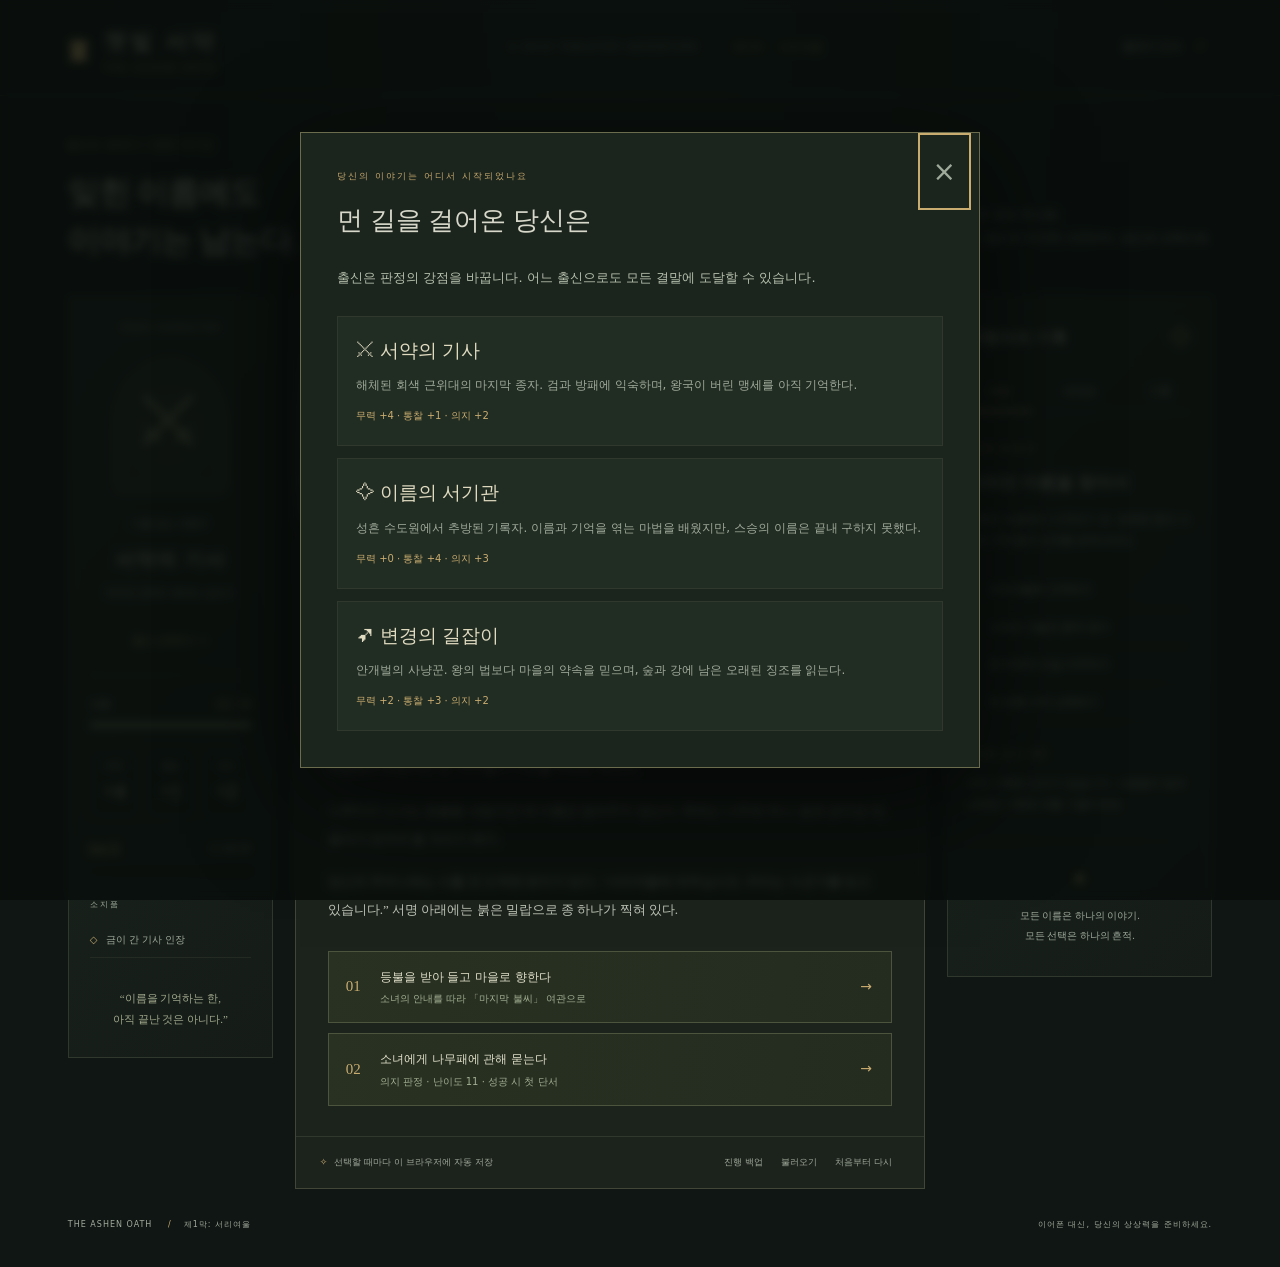
==== commit e5ee6e92: "Complete Ashen Oath with royal finale and branching epilogues" ====
--- a/ashen-oath/play.html
+++ b/ashen-oath/play.html
@@ -1094,7 +1094,67 @@
   }
 }
 
-/* 성장과 전투는 기존 기록서 색상과 동일한 팔레트를 사용합니다. */
+/* 최종막은 같은 SVG를 옅은 청색으로 바꾸어 왕도 도착을 구분합니다. */
+.scene-art[data-act="3"] svg {
+  filter: hue-rotate(18deg) saturate(0.7);
+}
+.ending-summary {
+  padding: 20px;
+  border: 1px solid var(--gold);
+  background: #222c20;
+  margin: 20px 0;
+}
+.ending-summary h3 {
+  font: 21px/1.6 var(--serif);
+  font-weight: 400;
+  color: var(--gold);
+  margin-top: 0;
+}
+.ending-statistics {
+  display: grid;
+  grid-template-columns: 110px minmax(0, 1fr);
+  gap: 12px;
+  font-size: 12px;
+}
+.ending-statistics dt {
+  color: var(--muted);
+}
+.ending-statistics dd {
+  margin: 0;
+  color: #e0ddc5;
+  overflow-wrap: anywhere;
+}
+.ending-credits {
+  color: var(--gold);
+  font-size: 10px;
+  letter-spacing: 2px;
+  text-align: center;
+  border-top: 1px solid var(--line);
+  padding-top: 18px;
+}
+.story-footer {
+  flex-wrap: wrap;
+}
+.save-actions {
+  display: flex;
+  flex-wrap: wrap;
+  gap: 2px;
+}
+.save-message {
+  color: #dfb898;
+  font-size: 12px;
+  padding: 8px 20px;
+}
+@media (max-width: 620px) {
+  .ending-summary {
+    padding: 14px;
+  }
+  .ending-statistics {
+    grid-template-columns: 90px minmax(0, 1fr);
+    gap: 10px;
+    font-size: 11px;
+  }
+}
 /* 레벨·경험치 영역. 기력 막대와 별도로 성장 진행을 표시합니다. */
 .progression {
   margin-top: 20px;
@@ -1280,8 +1340,8 @@
           <h1>잊힌 이름에도<br />이야기는 남는다.</h1>
         </div>
         <p class="intro-copy">
-          한 사람의 여행자, 스무 면의 주사위.<br />당신의 선택으로 쓰는 변경의
-          첫 번째 밤과 그 너머의 여정.
+          한 사람의 여행자, 스무 면의 주사위.<br />서리여울의 첫 밤에서 왕도의
+          마지막 서약까지, 당신의 선택으로.
         </p>
       </section>
       <!-- 큰 화면은 캐릭터·모험·기록서의 세 열, 작은 화면은 CSS 미디어 쿼리로 재배치합니다. -->
@@ -1322,6 +1382,7 @@
         <!-- 이야기·판정·전투·선택지를 담는 중앙 영역입니다. -->
         <section class="adventure" aria-label="모험 본문">
           <div
+            id="scene-art"
             class="scene-art"
             role="img"
             aria-label="별 아래 서 있는 서리여울의 종탑과 안개에 잠긴 중세 마을"
@@ -1438,11 +1499,17 @@
             ></section>
             <!-- 가능한 선택지만 StoryView가 버튼으로 생성합니다. 실제 허용 여부는 Adventure도 다시 검사합니다. -->
             <div id="choices" class="choices"></div>
-            <!-- 막 종료 때만 표시합니다. 첫 결말은 내보내기와 중반 계속하기, 중반 종료는 내보내기만 가능합니다. -->
+            <!-- 막 종료에는 계속하기, 캠페인 완결에는 결과 요약과 내보내기를 표시합니다. -->
             <div id="ending-tools" hidden>
               <p id="ending-note" class="ending-note">
                 첫 번째 모험이 끝났습니다. 이 선택은 더 큰 이야기의 시작입니다.
               </p>
+              <section
+                id="ending-summary"
+                class="ending-summary"
+                aria-label="게임 완료 요약"
+                hidden
+              ></section>
               <button id="export" class="primary">모험 기록 내려받기 ↓</button>
               <button id="continue-journey" class="primary" hidden>
                 중반부로 떠나기 →
@@ -1451,9 +1518,21 @@
           </div>
           <!-- 저장 상태와 다시 시작. 저장 권한이 없어도 게임을 계속할 수 있으며 여기에서 상태를 알립니다. -->
           <footer class="story-footer">
-            <span>✧ <span id="save-status">선택할 때마다 자동 저장</span></span
-            ><button id="restart" class="quiet">처음부터 다시</button>
+            <span>✧ <span id="save-status">선택할 때마다 자동 저장</span></span>
+            <div class="save-actions">
+              <button id="backup-save" class="quiet">진행 백업</button
+              ><button id="load-save" class="quiet">불러오기</button
+              ><button id="restart" class="quiet">처음부터 다시</button>
+            </div>
+            <input
+              id="save-file"
+              type="file"
+              accept=".json,application/json"
+              aria-label="진행 파일 선택"
+              hidden
+            />
           </footer>
+          <p id="save-message" class="save-message" role="alert" hidden></p>
         </section>
         <!-- JournalView 영역. tablist/tab/tabpanel 역할은 키보드와 보조기술이 탭 구조를 이해하도록 합니다. -->
         <aside class="journal-panel">
@@ -1556,9 +1635,19 @@
       </p>
       <p>
         공격·결정타·응급 처치·후퇴를 선택할 수 있습니다. 패배와 후퇴는 경험치가
-        없으며, 패배하면 기력 1로 야영지에 돌아옵니다. 야영지의 휴식은 기력을
-        전부 회복합니다. 레벨업할 때도 기력을 전부 회복하며 최대 기력과 능력치가
-        증가합니다.
+        없으며, 패배하면 기력 1로 안전한 거점이나 확보한 통로에 돌아옵니다.
+        휴식은 기력을 전부 회복합니다. 레벨업할 때도 기력을 전부 회복하며 최대
+        기력과 능력치가 증가합니다.
+      </p>
+      <p>
+        중반부를 마치면 왕도에서 Lv.8까지 성장할 수 있습니다. 조사와 두 단계
+        최종 보스를 지나 마지막 서약과 후일담으로 완결됩니다. 보스 사이에도
+        회복하고 훈련할 수 있습니다.
+      </p>
+      <p>
+        「진행 백업」으로 JSON을 내려받고 「불러오기」로 이어갈 수 있습니다.
+        현재 진행을 교체하기 전에 확인하며, 잘못된 파일은 진행을 바꾸지
+        않습니다. Markdown 모험 기록은 읽기용이며 불러올 수 없습니다.
       </p>
     </dialog>
     <!-- 초기화 확인. 취소하면 그대로 두고 확인 버튼만 새 모험을 요청합니다. -->
@@ -1587,6 +1676,19 @@
         </button>
       </div>
     </dialog>
+    <!-- 백업을 읽어도 사용자가 확인해야 현재 진행을 교체합니다. 취소·Esc는 상태를 바꾸지 않습니다. -->
+    <dialog
+      id="save-import-dialog"
+      aria-labelledby="import-title"
+      aria-describedby="import-description"
+    >
+      <h2 id="import-title">저장한 여정을 불러올까요?</h2>
+      <p id="import-description"></p>
+      <div class="dialog-actions">
+        <button id="cancel-import" class="quiet">현재 여정 유지</button
+        ><button id="confirm-import" class="primary">이 기록 불러오기</button>
+      </div>
+    </dialog>
     <!-- 정적 HTML 요소 뒤에서 실행합니다. ES 모듈은 HTTP 서버로 제공해야 하며 app.mjs가 전체 앱을 시작합니다. -->
     <script>
 (() => {
@@ -1817,7 +1919,7 @@
         }
       ]
     },
-    // 현재 구현된 중반부의 끝. 첫 결말과 달리 다음 막으로 계속하는 버튼은 없습니다.
+    // 중반부 종료. continueJourney로 왕도에 진입하면 Lv.8까지 성장할 수 있습니다.
     "act2-ending": {
       chapter: "제2막 완료 · 기억의 운송장",
       title: "왕도로 향하는 증언",
@@ -1827,6 +1929,381 @@
         "문지기가 멈추고 은심이 차갑게 식는다. 용기 속에 있던 것은 부활을 기다리는 영혼이 아니라, 살아 있는 사람들이 빼앗긴 삶의 조각이다. 조합은 용기의 이름과 행선지를 대조해 주인에게 돌려주기로 한다.",
         "제9보관소의 출고 명령과 변경 사람들의 증언이 당신의 배낭에 들어 있다. 마을의 종을 지켰든, 부쉈든, 시간을 샀든 이제 왕도에서 묻고 답할 근거가 생겼다.",
         "세른은 북쪽 사람들을 돕기 위해 남는다. 당신은 염로 서편으로 발길을 돌린다. 다음 이야기는 왕도의 빈 의자와, 기억을 수집하라는 명령을 내린 사람에게로 이어진다."
+      ]
+    }
+  };
+
+  // data/finale-scenes.mjs
+  var FINALE_SCENES = {
+    "capital-gate": {
+      chapter: "제5장 · 왕도의 빈 의자",
+      title: "일곱 성문과 하나의 침묵",
+      place: "엘드라 왕도 · 동문",
+      quote: "“이 도시는 누구를 기억할지, 누가 결정하나요?”",
+      paragraphs: [
+        "왕도까지의 닷새 길 끝에 종 일곱 개가 같은 시각에 울린다. 소리는 웅장하지만 성문 옆 실종 공고에는 얼굴 대신 빈 사각형이 늘어섰다. 변경에서 보았던 번짐이다.",
+        "등불 조합의 소개장을 든 서기관 리안이 당신을 맞는다. 세른은 북쪽에 남았지만 그의 소식과 주조소 사람들의 증언이 먼저 도착했다. 리안은 제9보관소에서 일하다 기록 반출을 거부하고 나온 사람이다.",
+        "“감찰관 칼드 렌은 두 번째 백야를 막는다고 했어요. 그런데 남긴 것은 보호 명령이 아니라, 기억을 가진 사람들의 징발 명령이었죠.” 당신은 증거를 배낭 안쪽에 넣는다. 여기서는 괴물뿐 아니라 기록을 고치는 권력과도 맞서야 한다."
+      ],
+      choices: [
+        {
+          id: "enter-safehouse",
+          label: "리안과 함께 등불 조합의 은신처로 간다",
+          detail: "왕도 거점 · Lv.8 성장 개방",
+          next: "lantern-house"
+        }
+      ]
+    },
+    // 조사와 훈련은 선택입니다. 증거가 적어도 마지막 선택까지 갈 수 있습니다.
+    "lantern-house": {
+      chapter: "제5장 · 왕도의 빈 의자",
+      title: "꺼뜨릴 수 없는 등불",
+      place: "왕도 · 등불 조합 지하방",
+      paragraphs: [
+        "왕관의 서기관, 교단의 장례사, 조합의 수레꾼이 같은 탁자에 앉아 있다. 세 세력의 이름이 모두 찍힌 반출 명령을 보고 누구도 자기 편만 무죄라고 말하지 못한다.",
+        "왕실 서고의 원본과 광장의 시민 증언을 확보하면 명령의 책임을 더 분명히 물을 수 있다. 조사에 실패해도 리안이 남은 기록을 복구할 길을 열어준다. 충분히 준비했다면 보관소 경비 장치를 먼저 멈춰도 된다.",
+        "골목의 밀랍 운반체와 봉인 수호체는 여전히 살아 있는 기억을 실어 나른다. 이들을 제압하며 성장하고, 이 방으로 돌아와 쉬자. 보관소 외곽은 Lv.6, 중앙 장치는 Lv.7, 마지막 심장은 Lv.8이 권장된다."
+      ],
+      choices: [
+        {
+          id: "seek-royal-record",
+          label: "왕실 서고에서 반출 원본을 찾는다",
+          detail: "선택 조사 · 백야와 명령의 기원",
+          unlessClue: "왕실 반출 원본",
+          next: "royal-archive"
+        },
+        {
+          id: "seek-citizens",
+          label: "광장에서 기억을 잃은 시민들을 만난다",
+          detail: "선택 조사 · 피해자들의 증언",
+          unlessClue: "수도 시민 공동 증언",
+          next: "witness-square"
+        },
+        {
+          id: "train-envoy",
+          label: "골목의 밀랍 운반체를 멈춘다",
+          detail: "반복 전투 · 권장 Lv.4",
+          encounter: "wax-envoy",
+          next: "lantern-house",
+          retreat: "lantern-house"
+        },
+        {
+          id: "train-bailiff",
+          label: "법원 지하의 침묵 집행관과 싸운다",
+          detail: "반복 전투 · 권장 Lv.5",
+          encounter: "silent-bailiff",
+          next: "lantern-house",
+          retreat: "lantern-house"
+        },
+        {
+          id: "train-marshal",
+          label: "외곽 순찰 수호체를 제압한다",
+          detail: "반복 전투 · 권장 Lv.6",
+          encounter: "vault-marshal",
+          next: "lantern-house",
+          retreat: "lantern-house"
+        },
+        {
+          id: "rest-capital",
+          label: "등불 아래에서 기력을 회복한다",
+          detail: "기력 전부 회복 · 경험치 없음",
+          rest: true,
+          next: "lantern-house"
+        },
+        {
+          id: "breach-vault",
+          label: "제9보관소의 외곽 방어선을 돌파한다",
+          detail: "본편 전투 · 권장 Lv.6",
+          unlessVisited: "ninth-vault",
+          encounter: "vault-marshal",
+          next: "ninth-vault",
+          retreat: "lantern-house"
+        },
+        {
+          id: "return-vault",
+          label: "열어 둔 입구로 보관소에 돌아간다",
+          detail: "재전투 없이 진입",
+          requiresVisited: "ninth-vault",
+          unlessVisited: "empty-throne",
+          next: "ninth-vault"
+        },
+        {
+          id: "return-core",
+          label: "리안의 통로로 중앙 장치에 돌아간다",
+          detail: "외곽 경비를 다시 상대하지 않음",
+          requiresVisited: "empty-throne",
+          unlessVisited: "breathing-vault",
+          next: "core-breach"
+        },
+        {
+          id: "return-heart",
+          label: "안정시킨 중앙 통로로 심장 앞에 돌아간다",
+          detail: "첫 단계 보스를 다시 상대하지 않음",
+          requiresVisited: "breathing-vault",
+          next: "breathing-vault"
+        }
+      ]
+    },
+    "royal-archive": {
+      chapter: "제5장 · 왕도의 빈 의자",
+      title: "왕들이 고친 역사",
+      place: "왕실 서고 · 봉인 문서실",
+      paragraphs: [
+        "리안이 보여준 오래된 문서에는 왕의 이름이 두 겹으로 겹쳐 있다. 백야 직전의 왕조는 패한 가문의 명부를 한곳에 모아 지웠다. 공동의 기억을 지킨다던 제도가 기억을 독점한 밤이었다.",
+        "문서의 남은 이름과 장례문은 죽은 사람을 되살리는 비법이 아니다. 원래 이름을 다시 읽고 장례를 잇는다면 안식을 되찾을 수 있다는 오래된 경고다. 칼드가 가져간 부분은 그 경고 다음 장이다."
+      ],
+      choices: [
+        {
+          id: "read-undertext",
+          label: "지워진 잉크 아래의 삭제 명령을 읽는다",
+          detail: "통찰 판정 · 난이도 17",
+          check: { stat: "wit", dc: 17 },
+          clue: "백야 삭제 명령",
+          damage: 2,
+          success: "재력 원년 이전의 삭제 명령을 판독했다. 기억을 한 손에 모으는 일이 봉인을 강하게 한다는 칼드의 주장은, 백야의 실수를 되풀이하는 것이었다.",
+          failure: "봉인 잉크에 손이 베이고 삭제 문장은 복구하지 못했다. 하지만 남은 반출 번호와 왕실 승인 인장은 대조할 수 있다. 리안이 별도 장부를 찾아온다.",
+          next: "royal-proof"
+        }
+      ]
+    },
+    "royal-proof": {
+      chapter: "제5장 · 왕도의 빈 의자",
+      title: "명령의 원본",
+      place: "왕실 서고 · 대조 탁자",
+      paragraphs: [
+        "지방의 명부, 주조소 운송장, 왕실 원본의 번호가 맞아떨어진다. 칼드의 서명 위에는 비상 행정회의의 인장이 있다. 한 사제의 일탈로 덮을 수 없는 반출이었다.",
+        "리안은 증거를 세 벌 베껴 왕관·교단·조합 밖의 증인에게도 맡긴다. 원본이 사라져도 이번에는 모두가 같은 밤에 잊지는 않을 것이다."
+      ],
+      choices: [
+        {
+          id: "secure-royal-proof",
+          label: "왕실 반출 원본을 증인들에게 맡긴다",
+          detail: "최종 책임 규명에 반영",
+          discover: "왕실 반출 원본",
+          next: "lantern-house"
+        }
+      ]
+    },
+    "witness-square": {
+      chapter: "제5장 · 왕도의 빈 의자",
+      title: "비어 있는 의자들의 광장",
+      place: "왕도 · 이름의 광장",
+      quote: "“내가 잊은 사람을, 당신은 기억하나요?”",
+      paragraphs: [
+        "빵집 주인, 하역꾼, 장례사가 의자를 하나씩 들고 나왔다. 기억을 징발당한 뒤 누구의 자리였는지 잊은 의자들이다. 증언을 들으러 온 관리들은 공고문만 적고 돌아서려 한다.",
+        "당신은 이들에게 이름 하나를 억지로 떠올리게 할 수 없다. 대신 함께 살았던 하루를 말하게 할 수는 있다. 수프의 냄새, 못 고치던 창문, 먼저 건네던 인사. 작은 기억들이 서로의 빈자리를 맞춘다."
+      ],
+      choices: [
+        {
+          id: "hear-citizens",
+          label: "사라진 이름 대신 함께한 하루를 들려달라고 한다",
+          detail: "의지 판정 · 난이도 16",
+          check: { stat: "spirit", dc: 16 },
+          clue: "증인들의 공동 선언",
+          damage: 1,
+          success: "시민들이 서로의 말을 이어 공동 선언을 완성한다. 강제 반출에 동의한 적이 없다는 서명이 광장 전체로 퍼진다.",
+          failure: "두려움 때문에 모두가 공개 서명을 하지는 못한다. 당신은 설득을 강요하지 않고 리안에게 비공개 증언 절차를 부탁한다. 봉인 공고를 떼다가 손끝을 다친다.",
+          next: "witness-proof"
+        }
+      ]
+    },
+    "witness-proof": {
+      chapter: "제5장 · 왕도의 빈 의자",
+      title: "누군가의 말이 증거가 될 때",
+      place: "왕도 · 장례사 회관",
+      paragraphs: [
+        "장례사 회관은 공개·비공개 증언을 당사자가 고른 방식으로 받는다. 참여한 시민들의 원래 기억을 읽어내거나 빼앗지 않고, 그들이 직접 한 말을 기록한다.",
+        "왕실의 인장만이 증거인 것은 아니다. 반출된 이름과 주소가 같은 사람이 지금 여기 살아 있고, 그가 동의하지 않았다고 말하고 있다."
+      ],
+      choices: [
+        {
+          id: "secure-citizen-proof",
+          label: "시민들의 동의 아래 증언 사본을 확보한다",
+          detail: "최종 책임 규명에 반영",
+          discover: "수도 시민 공동 증언",
+          next: "lantern-house"
+        }
+      ]
+    },
+    "ninth-vault": {
+      chapter: "제6장 · 제9보관소",
+      title: "살아 있는 기억의 창고",
+      place: "제9보관소 · 반출 장부실",
+      paragraphs: [
+        "외곽 수호체가 멈춘 뒤 리안은 안쪽 문을 잠그는 대신 열어 둔다. 노동자들이 통로를 확보하고 기억 용기를 운반한다. 당신이 쓰러져도 구조대가 같은 길로 들어올 수 있다.",
+        "실험 장부에는 국왕의 병세가 호전되지 않았다는 보고와 중앙 봉인의 출력 수치가 나란히 적혀 있다. 기억을 바꿔 병과 죽음을 없앨 수 없다는 사실을 칼드는 이미 알고 있었다.",
+        "서리여울의 검은 밀랍은 전국의 수집망 중 한 갈래였다. 첫 봉헌에서 빼앗긴 기억도 이곳으로 옮겨졌다. 중앙 장치를 멈추고 당사자와 용기를 대조해야 되돌릴 수 있다."
+      ],
+      choices: [
+        {
+          id: "take-experiment-ledger",
+          label: "실험 장부와 원래 이름의 색인을 보존한다",
+          detail: "필수 증거 · 망자의 이름도 장례로 돌려보냄",
+          discover: "제9보관소 실험 장부",
+          add: "원래 이름 색인",
+          next: "empty-throne"
+        }
+      ]
+    },
+    "empty-throne": {
+      chapter: "제6장 · 제9보관소",
+      title: "빈 왕좌를 지킨 사람",
+      place: "제9보관소 · 중앙 관제실",
+      quote: "“기억할 사람이 사라지면, 왕국도 사라진다. 그래서 내가 대신하려 했다.”",
+      paragraphs: [
+        "감찰관 칼드 렌은 왕좌가 아닌 빈 기록 의자에 앉아 있다. 왕의 병을 고치겠다는 공약으로 모은 권한이 그의 손에 쌓였다. 병은 낫지 않았고, 그는 이제 기억을 빼앗아서라도 나라를 보존하겠다고 주장한다.",
+        "“흩어진 증언은 사라진다. 이곳에 모두 모으면 다시는 백야가 오지 않아.” 그러나 벽의 명부는 이미 하얗게 번지고 있다. 한곳에 강제로 모은 기억이 서로를 지우는 것이, 지금 일어나는 일이다.",
+        "당신이 싸워야 할 것은 이 사람의 몸이 아니라 강제 수집을 계속하는 중앙 장치다. 리안이 칼드를 증인들의 보호·감시 아래 데려가려 한다. 마지막으로, 그의 책임을 인정하게 할 수 있다."
+      ],
+      choices: [
+        {
+          id: "demand-confession",
+          label: "칼드에게 자신의 이름으로 명령을 인정하라고 한다",
+          detail: "의지 판정 · 난이도 18 · 실패해도 진행",
+          check: { stat: "spirit", dc: 18 },
+          clue: "칼드의 자백",
+          damage: 0,
+          success: "“명령은 내가 내렸다.” 칼드는 처음으로 왕의 이름 뒤에 숨지 않는다. 리안이 그 말을 기록한다. 중앙 장치는 이미 명령 없이도 기억을 빨아들이고 있다.",
+          failure: "칼드는 왕국을 위한 일이었다는 말만 되풀이한다. 당신은 그를 해치지 않고 장부를 증인에게 넘긴다. 자백이 없어도 명령의 기록은 남았다.",
+          next: "core-breach"
+        },
+        {
+          id: "preserve-trial",
+          label: "재판은 증인들에게 맡기고 장치를 멈추러 간다",
+          detail: "자백을 강요하지 않음",
+          next: "core-breach"
+        }
+      ]
+    },
+    "core-breach": {
+      chapter: "제7장 · 마지막 종",
+      title: "왕관의 기계",
+      place: "제9보관소 · 중앙 봉인륜",
+      paragraphs: [
+        "일곱 은심이 기억 용기를 하나의 이름으로 덮어쓰고 있다. 왕관의 기계는 자신을 지키는 명령까지 복제했다. 이 첫 방어층을 부숴야 강제 수집망을 끊을 수 있다.",
+        "리안과 구조대가 뒤편 통로를 지킨다. 권장 레벨은 7. 후퇴해도 확보한 증거와 외곽 통로는 남는다. 준비가 부족하면 은신처에서 훈련하고 돌아올 수 있다."
+      ],
+      choices: [
+        {
+          id: "shatter-crown",
+          label: "왕관의 기계와 맞선다",
+          detail: "최종 전투 1단계 · 권장 Lv.7",
+          unlessVisited: "breathing-vault",
+          encounter: "crown-engine",
+          next: "breathing-vault",
+          retreat: "lantern-house"
+        },
+        {
+          id: "rest-before-crown",
+          label: "확보한 통로에서 기력을 회복한다",
+          detail: "기력 전부 회복",
+          rest: true,
+          next: "core-breach"
+        },
+        {
+          id: "train-before-crown",
+          label: "은신처에서 더 준비한다",
+          detail: "조사와 추가 전투 가능",
+          next: "lantern-house"
+        }
+      ]
+    },
+    // 첫 단계는 한 번만 보상합니다. 후퇴해 돌아와도 여기서 두 번째 단계에 바로 도전합니다.
+    "breathing-vault": {
+      chapter: "제7장 · 마지막 종",
+      title: "이름 없는 심장의 숨",
+      place: "제9보관소 · 봉인의 심장",
+      paragraphs: [
+        "은심이 멈췄지만 그 안에서 검은 유리가 마지막 형체를 만든다. 서리여울에서 남겨진 자가 흉내 냈던 목소리들이 여기서는 수백 겹으로 겹친다. 버려진 기억을 한 몸에 묶어두려는 장치의 마지막 명령이다.",
+        "리안은 용기를 바깥으로 옮기고 장례사들은 원래 이름 색인을 읽기 시작한다. 당신이 심장의 은사슬을 끊는 동안 각자의 기억이 제 그릇을 되찾을 것이다. 죽은 이에게 삶을, 살아 있는 이에게 죽음을 강요하는 의식은 없다.",
+        "권장 레벨은 8. 첫 방어층은 이미 부서져 다시 싸우지 않아도 된다. 이곳에서 회복하거나 은신처로 돌아가 준비할 수 있다."
+      ],
+      choices: [
+        {
+          id: "face-unwritten",
+          label: "이름 없는 심장의 사슬을 끊는다",
+          detail: "최종 전투 2단계 · 권장 Lv.8",
+          encounter: "unwritten-heart",
+          next: "last-oath",
+          retreat: "breathing-vault"
+        },
+        {
+          id: "rest-before-heart",
+          label: "동료들의 목소리를 들으며 쉰다",
+          detail: "기력 전부 회복",
+          rest: true,
+          next: "breathing-vault"
+        },
+        {
+          id: "train-before-heart",
+          label: "은신처로 돌아가 마지막 준비를 한다",
+          detail: "첫 단계 재전투 없이 복귀 가능",
+          next: "lantern-house"
+        }
+      ]
+    },
+    "last-oath": {
+      chapter: "종장 · 잿빛 서약",
+      title: "이제 누가 기억할 것인가",
+      place: "왕도 · 마지막 종이 멎은 뒤",
+      quote: "“이번에는, 기억을 맡기는 사람이 스스로 고르게 하자.”",
+      paragraphs: [
+        "사슬이 끊기자 겹친 목소리들이 각자의 이름으로 갈라진다. 당사자가 살아 있는 기억은 용기에 남고, 망자의 이름은 장례사들의 낭독을 따라 안식으로 이어진다. 남겨진 자는 새 먹이를 기다리는 괴물로 남지 않고, 서로 다른 이야기로 풀린다.",
+        "왕관의 기계와 강제 수집망은 끝났다. 칼드와 승인자들의 책임은 증거와 증인들이 물을 것이다. 하지만 종을 지킬 제도와 기억을 맡을 사람들은 당신의 칼로 정할 수 없다. 광장에 모인 이들이 마지막 제안을 기다린다.",
+        "세 제안 모두 살아 있는 사람에게 기억을 내놓으라 강요하지 않는다. 같은 일을 다시 막기 위해, 당신은 어떤 서약을 남길까. 이 선택에는 주사위가 없다."
+      ],
+      choices: [
+        {
+          id: "choose-covenant",
+          label: "마을들이 함께 관리하는 기록의 서약을 맺는다",
+          detail: "분산 명부와 서로의 증언 · 공동 기록 결말",
+          next: "ending-covenant"
+        },
+        {
+          id: "choose-unbound",
+          label: "중앙의 독점권을 없애고 기억의 길을 연다",
+          detail: "지역의 종과 노래를 자율로 · 열린 길 결말",
+          next: "ending-unbound"
+        },
+        {
+          id: "choose-vigil",
+          label: "동의를 원칙으로 삼는 보관소의 첫 감시자가 된다",
+          detail: "임기와 공개 감사 · 등불지기 결말",
+          next: "ending-vigil"
+        }
+      ]
+    },
+    "ending-covenant": {
+      chapter: "완결 · 공동 기록의 서약",
+      title: "여럿이 기억하는 왕국",
+      place: "서리여울 · 일 년 뒤",
+      ending: true,
+      final: true,
+      paragraphs: [
+        "왕실 단독 명부는 닫히고, 마을·도시·안개벌이 보관하는 서로 다른 사본이 만들어진다. 공개하는 것은 반출 명령과 관리 규칙이며, 개인의 기억을 모두에게 펼쳐 보이는 것이 아니다. 당사자는 자신의 기록을 맡길 곳과 증언할 범위를 고른다.",
+        "누군가 기록을 고치면 다른 사본과 증인이 차이를 밝힌다. 번거롭고 느리지만, 이제 한 사람이 모두의 이름을 지울 수 없다. 당신이 제안한 서약은 검이 아니라 서로의 확인으로 유지된다."
+      ]
+    },
+    "ending-unbound": {
+      chapter: "완결 · 열린 길의 서약",
+      title: "종보다 멀리 가는 노래",
+      place: "서리여울 · 일 년 뒤",
+      ending: true,
+      final: true,
+      paragraphs: [
+        "해체하는 것은 강제 수집을 독점한 중앙망이다. 마을의 자발적인 봉인종까지 부수지는 않는다. 종 주조법과 안전한 장례문이 공개되고, 종을 세울지 노래를 이을지는 각 공동체가 정한다.",
+        "지역마다 다른 방법을 인정하는 일은 다툼도 낳는다. 조합의 호송대와 교단의 장례사들은 지시하는 대신 협의하는 법을 배운다. 왕국의 경계보다 넓은 기억의 길 위에서, 당신은 처음으로 누구의 허락도 필요 없는 등불을 본다."
+      ]
+    },
+    "ending-vigil": {
+      chapter: "완결 · 등불지기의 서약",
+      title: "빈 의자를 남기는 보관소",
+      place: "서리여울 · 일 년 뒤",
+      ending: true,
+      final: true,
+      paragraphs: [
+        "제9보관소는 동의한 기록만 맡는 공동 보관소로 바뀐다. 기억을 추출하는 장치는 폐기하고, 당사자가 직접 남긴 말과 이미 회수한 용기를 관리한다. 임기가 있는 감시자와 외부 감사자가 서로의 권한을 제한한다.",
+        "당신은 첫 감시자를 맡지만 새 왕이나 영구한 연료가 되지는 않는다. 첫 임기를 마칠 때 의자를 비워 다음 사람에게 넘긴다. 자리를 비워도 무너지지 않는 제도가, 혼자 지켜내는 왕좌보다 오래 남는다는 것을 증명한다."
       ]
     }
   };
@@ -2181,7 +2658,8 @@
       ]
     },
     // 중반 장면을 같은 장면 사전에 합쳐 next ID로 두 막을 조회할 수 있게 합니다.
-    ...MIDGAME_SCENES
+    ...MIDGAME_SCENES,
+    ...FINALE_SCENES
   };
 
   // data/monsters.mjs
@@ -2245,6 +2723,73 @@
       damage: 6,
       experience: 160,
       description: "기억을 운반하는 종 껍데기로 만든 수호체. 은심을 끊으면 붙들린 기억을 다치게 하지 않고 멈출 수 있다."
+    },
+    // 왕도 반복 전투. 수치는 고정되어 성장 이후에는 경험치 증가 규칙이 적용됩니다.
+    "wax-envoy": {
+      id: "wax-envoy",
+      defeatText: "리안과 구조대가 당신을 은신처로 옮겼다. 경험치 없이 기력 1로 돌아왔다.",
+      retreatText: "확보한 통로로 은신처에 돌아왔다. 경험치는 얻지 못했다.",
+      name: "밀랍 운반체",
+      level: 4,
+      health: 26,
+      defense: 13,
+      attack: 4,
+      damage: 5,
+      experience: 160,
+      description: "기억 용기를 옮기는 빈 수레와 갑옷의 결합체. 은사슬만 끊으면 안의 용기는 무사하다."
+    },
+    "silent-bailiff": {
+      id: "silent-bailiff",
+      defeatText: "리안과 구조대가 당신을 은신처로 옮겼다. 경험치 없이 기력 1로 돌아왔다.",
+      retreatText: "확보한 통로로 은신처에 돌아왔다. 경험치는 얻지 못했다.",
+      name: "침묵 집행관",
+      level: 5,
+      health: 32,
+      defense: 14,
+      attack: 5,
+      damage: 6,
+      experience: 200,
+      description: "사람의 자리를 대신한 법원 경비 장치. 명부에 없는 이를 모두 침입자로 처리한다."
+    },
+    "vault-marshal": {
+      id: "vault-marshal",
+      defeatText: "리안과 구조대가 당신을 은신처로 옮겼다. 경험치 없이 기력 1로 돌아왔다.",
+      retreatText: "확보한 통로로 은신처에 돌아왔다. 경험치는 얻지 못했다.",
+      name: "보관소 외곽 수호체",
+      level: 6,
+      health: 38,
+      defense: 15,
+      attack: 6,
+      damage: 7,
+      experience: 240,
+      description: "제9보관소의 순찰 장치. 살아 있는 경비병이 아니라 반출 명령으로 움직이는 빈 갑옷이다."
+    },
+    // 두 단계 보스는 각각 다른 장면에서 정산하여 첫 단계 재보상 없이 재도전할 수 있습니다.
+    "crown-engine": {
+      id: "crown-engine",
+      defeatText: "리안과 구조대가 당신을 은신처로 옮겼다. 경험치 없이 기력 1로 돌아왔다.",
+      retreatText: "확보한 통로로 은신처에 돌아왔다. 경험치는 얻지 못했다.",
+      name: "왕관의 기계",
+      level: 7,
+      health: 48,
+      defense: 16,
+      attack: 6,
+      damage: 8,
+      experience: 260,
+      description: "일곱 은심을 강제로 하나의 이름에 묶는 중앙 장치. 바깥 봉인륜을 부수면 수집망이 끊긴다."
+    },
+    "unwritten-heart": {
+      id: "unwritten-heart",
+      defeatText: "구조대가 당신을 안정된 중앙 통로로 옮겼다. 경험치 없이 기력 1로 돌아왔다.",
+      retreatText: "안정된 중앙 통로까지 물러났다. 첫 방어층은 다시 생기지 않는다. 경험치는 얻지 못했다.",
+      name: "이름 없는 심장",
+      level: 8,
+      health: 58,
+      defense: 18,
+      attack: 7,
+      damage: 9,
+      experience: 340,
+      description: "남겨진 기억을 놓지 못하는 장치의 마지막 형체. 은사슬을 끊어 각각의 이름으로 돌려보내야 한다."
     }
   };
   var COMBAT_ACTIONS = {
@@ -2257,29 +2802,38 @@
       name: "응급 처치",
       detail: "기력 4 + 레벨 회복 · 전투당 2회 · 적도 행동"
     },
-    flee: { name: "야영지로 후퇴", detail: "항상 성공 · 경험치 없음" }
+    flee: { name: "안전한 곳으로 후퇴", detail: "항상 성공 · 경험치 없음" }
   };
 
   // domain/experience-policy.mjs
   var ExperiencePolicy = class _ExperiencePolicy {
     // 각 인덱스+1 레벨이 시작되는 누적 경험치. 변경을 막기 위해 배열을 freeze합니다.
-    static LEVEL_THRESHOLDS = Object.freeze([0, 80, 200, 380, 620]);
+    static LEVEL_THRESHOLDS = Object.freeze([
+      0,
+      80,
+      200,
+      380,
+      620,
+      950,
+      1400,
+      2e3
+    ]);
     // 경계 배열 길이로 최대 레벨을 정해 두 설정이 따로 어긋나지 않게 합니다.
     static MAX_LEVEL = _ExperiencePolicy.LEVEL_THRESHOLDS.length;
-    /** 누적 경험치가 통과한 경계 수를 세어 Lv.1~5를 구합니다. 마지막 경계 뒤에도 레벨은 5입니다. */
-    static levelFor(totalExperience) {
+    /** 경계와 해당 막의 상한으로 레벨을 계산합니다. 기존 전투의 수치를 보존하려고 상한을 인수로 받습니다. */
+    static levelFor(totalExperience, levelCap = _ExperiencePolicy.MAX_LEVEL) {
       let level = 1;
       for (const threshold of _ExperiencePolicy.LEVEL_THRESHOLDS.slice(1)) {
-        if (totalExperience < threshold) break;
+        if (totalExperience < threshold || level >= levelCap) break;
         level++;
       }
       return level;
     }
     /** 현재 레벨 시작점 이후의 경험치와 다음 레벨까지의 구간 크기를 반환합니다. 최고 레벨은 required=null입니다. */
-    static progress(totalExperience) {
-      const level = _ExperiencePolicy.levelFor(totalExperience);
+    static progress(totalExperience, levelCap = _ExperiencePolicy.MAX_LEVEL) {
+      const level = _ExperiencePolicy.levelFor(totalExperience, levelCap);
       const start = _ExperiencePolicy.LEVEL_THRESHOLDS[level - 1];
-      const next = _ExperiencePolicy.LEVEL_THRESHOLDS[level] ?? null;
+      const next = level >= levelCap ? null : _ExperiencePolicy.LEVEL_THRESHOLDS[level];
       return {
         current: totalExperience - start,
         required: next === null ? null : next - start
@@ -2325,6 +2879,8 @@
     #items;
     // 레벨업 시 차감하지 않는 전체 누적 경험치입니다.
     #experience = 0;
+    // 이전 v2 저장은 Lv.5 계산을 그대로 재생합니다. 왕도 진입 기록에서만 Lv.8을 엽니다.
+    #levelCap = 5;
     /** 등록된 출신만 허용하고 해당 출신의 시작 소지품을 지급합니다. */
     constructor(originId = "warden") {
       if (!Object.hasOwn(ORIGINS, originId)) throw new Error("알 수 없는 출신");
@@ -2353,7 +2909,7 @@
     }
     /** 누적 경험치로 현재 레벨을 계산합니다. 별도 레벨 필드를 저장해 불일치를 만들지 않습니다. */
     get level() {
-      return ExperiencePolicy.levelFor(this.#experience);
+      return ExperiencePolicy.levelFor(this.#experience, this.#levelCap);
     }
     /** 전체 모험에서 획득한 누적 경험치입니다. 레벨업해도 차감하지 않습니다. */
     get experience() {
@@ -2361,7 +2917,15 @@
     }
     /** 경험치 막대용 현재 구간 수치입니다. 최고 레벨이면 required가 null입니다. */
     get experienceProgress() {
-      return ExperiencePolicy.progress(this.#experience);
+      return ExperiencePolicy.progress(this.#experience, this.#levelCap);
+    }
+    /** 현재 막에서 허용하는 성장 상한입니다. 누적 경험치는 상한 이후에도 보존합니다. */
+    get levelCap() {
+      return this.#levelCap;
+    }
+    /** 왕도 진입 때만 상한을 엽니다. 이전 전투의 피해·보상 계산을 소급 변경하지 않습니다. */
+    unlockFinaleGrowth() {
+      this.#levelCap = ExperiencePolicy.MAX_LEVEL;
     }
     /** Lv.1은 10이며 레벨마다 최대 기력이 4씩 증가합니다. */
     get maxHealth() {
@@ -2430,6 +2994,7 @@
       character.#health = this.#health;
       character.#items = [...this.#items];
       character.#experience = this.#experience;
+      character.#levelCap = this.#levelCap;
       return character;
     }
   };
@@ -2528,7 +3093,9 @@
       this.#round++;
       if (actionId === "flee") {
         this.#status = "escaped";
-        turn.lines.push("교전을 끊고 야영지로 물러났다. 경험치는 얻지 못했다.");
+        turn.lines.push(
+          this.#monster.retreatText ?? "교전을 끊고 야영지로 물러났다. 경험치는 얻지 못했다."
+        );
       } else {
         this.#playerTurn(actionId, character, dice, turn);
         if (this.#enemyHealth === 0) {
@@ -2539,7 +3106,7 @@
           if (character.health === 0) {
             this.#status = "defeat";
             turn.lines.push(
-              "동료가 당신을 야영지로 옮겼다. 경험치 없이 기력 1로 돌아왔다."
+              this.#monster.defeatText ?? "동료가 당신을 야영지로 옮겼다. 경험치 없이 기력 1로 돌아왔다."
             );
           }
         }
@@ -2607,6 +3174,89 @@
       session.#status = this.#status;
       session.#turns = structuredClone(this.#turns);
       return session;
+    }
+  };
+
+  // data/campaign.mjs
+  var CHAPTER_TRANSITIONS = {
+    "ending-seal": {
+      next: "road-oath",
+      label: "중반부로 여정을 이어간다",
+      button: "중반부로 떠나기 →"
+    },
+    "ending-dawn": {
+      next: "road-oath",
+      label: "중반부로 여정을 이어간다",
+      button: "중반부로 떠나기 →"
+    },
+    "ending-price": {
+      next: "road-oath",
+      label: "중반부로 여정을 이어간다",
+      button: "중반부로 떠나기 →"
+    },
+    "act2-ending": {
+      next: "capital-gate",
+      label: "왕도로 여정을 이어간다",
+      button: "왕도로 향하기 →",
+      unlockGrowth: true
+    }
+  };
+  var FINAL_EVIDENCE = [
+    "왕실 반출 원본",
+    "수도 시민 공동 증언",
+    "제9보관소 실험 장부"
+  ];
+  var ACT_PRESENTATION = {
+    1: {
+      label: "제1막 · 서리여울",
+      footer: "제1막: 서리여울",
+      numeral: "I",
+      art: "별 아래 서리여울의 종탑과 안개 낀 마을"
+    },
+    2: {
+      label: "제2막 · 별무덤",
+      footer: "제2막: 염로와 별무덤",
+      numeral: "II",
+      art: "안개와 산맥 아래 선 봉인종의 탑"
+    },
+    3: {
+      label: "최종막 · 왕도",
+      footer: "최종막: 왕도와 제9보관소",
+      numeral: "III",
+      art: "왕도의 봉인종 탑과 오래된 성곽의 실루엣"
+    }
+  };
+
+  // domain/campaign-resolution.mjs
+  var VILLAGE_EPILOGUES = {
+    "ending-seal": "서리여울에서는 복구한 종이 저녁마다 울린다. 오르벤은 법정에서 자신이 뒤집은 장례문을 증언했고, 처벌과 배상 뒤 마을의 감시 아래 지워진 명부를 복원한다. 사죄는 책임을 대신하지 않았다.",
+    "ending-dawn": "서리여울은 새 은종을 받을 권리와 거절할 권리를 함께 얻었다. 주민들은 여전히 저녁마다 이름을 노래한다. 세른이 가르친 노래는 교단의 허가 없이도 애도를 지킬 수 있다는 변경의 증거가 된다.",
+    "ending-price": "회수 목록에서 당신이 내어준 저녁의 기억을 찾았다. 검은 밀랍망을 통해 옮겨진 살아 있는 기억이었다. 동의 아래 용기를 열자 문을 열어주던 이의 얼굴과 빵 냄새가 돌아온다. 그 사람이 되살아난 것은 아니다. 서리여울의 시한부 거래도 끝나고, 주민들의 공동 의식이 봉인을 대신 지킨다."
+  };
+  var ORIGIN_EPILOGUES = {
+    warden: "당신은 새로운 근위대의 지휘권 대신 변경의 호송 일을 택한다. 이제 검은 기억을 빼앗으라는 명령이 아니라 사람을 집으로 데려가는 약속을 지킨다.",
+    scribe: "당신은 성흔 수도원으로 돌아가 추방된 기록자들의 명부부터 연다. 스승의 잃은 이름을 모두 되찾지는 못했지만, 누구도 남의 공백을 멋대로 채우지 않는 기록법을 가르친다.",
+    ranger: "당신은 안개벌과 왕도를 잇는 길에 새 표석을 세운다. 지도에는 길뿐 아니라 길을 돌본 사람들의 이름도 적힌다. 길잡이의 일은 누군가를 잊지 않고 데려오는 일이 된다."
+  };
+  var CampaignResolution = class _CampaignResolution {
+    /** 증거 수만으로 선악 점수를 매기지 않고, 책임을 입증하는 구체성을 구분합니다. */
+    static evidenceCount(clues) {
+      return FINAL_EVIDENCE.filter((clue) => clues.includes(clue)).length;
+    }
+    /** 세 결말 공통으로 미해결 시한과 주요 인물의 행방을 마무리합니다. */
+    static epilogue({ firstEnding, clues, originId }) {
+      const evidence = _CampaignResolution.evidenceCount(clues);
+      const accountability = evidence === FINAL_EVIDENCE.length ? "왕실 원본, 시민 증언, 실험 장부가 서로를 입증한다. 칼드 렌과 반출을 승인한 감찰관들은 독립 재판에 선다. 왕관·교단·조합 누구도 책임을 사제 한 사람에게 떠넘기지 못했다." : "실험 장부로 강제 수집은 입증되었다. 칼드 렌은 재판에 섰지만 모든 승인자를 가리킬 증언은 부족했다. 시민들이 후속 조사에 참여하며 이름이 빠진 피해자들을 명부에 더한다. 끝난 모험 뒤에도 책임을 묻는 일은 사람들의 몫으로 남는다.";
+      const confession = clues.includes("칼드의 자백") ? "칼드는 재판에서 명령이 자신의 것이었음을 다시 인정했다. 뒤늦은 고백이 피해를 지우지는 못했다." : "칼드는 기계가 왕국을 위한 선택이었다고 항변했다. 법정은 그의 의도가 아니라 강제로 빼앗은 기억과 명령의 책임을 물었다.";
+      return [
+        accountability,
+        confession,
+        VILLAGE_EPILOGUES[firstEnding],
+        "병든 왕은 병이 낫지 않은 채 퇴위한다. 기억의 교환으로 젊음이나 죽은 사람을 되돌릴 수 있다는 약속은 거짓이었다. 회수한 기억은 살아 있는 당사자에게 동의를 받아 돌려주고, 망자의 원래 이름은 공개 장례에서 읽어 안식을 잇는다.",
+        "네라는 미르와 함께 여관 식탁에 앉고, 이벤은 빈 의자의 주인이 누구였는지 이야기한다. 토벤의 형편없는 농담에 모두가 다시 웃는다. 에다는 종 도면을 여러 마을에 나누고 세른은 강 양편의 노래를 기록한다. 리안은 피해자들이 직접 고친 명부를 돌려준다. 누구도 혼자서 모두를 기억하라는 짐을 지지 않는다.",
+        ORIGIN_EPILOGUES[originId],
+        "일 년 뒤, 서리여울의 추수상에는 다시 빈 의자가 놓였다. 이번에는 누구를 위한 자리인지 모두가 안다. 네라가 당신에게 등불을 건넨다. 처음과 달리 그녀는 먼저 자기 이름을 말한다. 이야기는 여기서 끝난다. 기억하는 삶은 계속된다."
+      ];
     }
   };
 
@@ -2648,9 +3298,22 @@
     get sceneId() {
       return this.#sceneId;
     }
-    /** 현재 장면 데이터를 읽습니다. 중반 도입부만 첫 결말에 맞는 문장을 새 객체에 덧붙입니다. */
+    /** 도입에는 첫 결말의 동기를, 완결에는 실제 선택·증거·출신에 맞는 후일담을 붙입니다. */
     get scene() {
       const scene = SCENES[this.#sceneId];
+      if (scene.final) {
+        return {
+          ...scene,
+          paragraphs: [
+            ...scene.paragraphs,
+            ...CampaignResolution.epilogue({
+              firstEnding: this.firstEnding,
+              clues: this.clues,
+              originId: this.#character.originId
+            })
+          ]
+        };
+      }
       if (this.#sceneId !== "road-oath") return scene;
       const firstEnding = this.#visited.find(
         (sceneId) => Object.hasOwn(JOURNEY_ROUTES, sceneId)
@@ -2664,9 +3327,46 @@
     get isComplete() {
       return Boolean(this.scene.ending);
     }
-    /** 첫 결말 세 종류에서만 중반부로 이어갈 수 있습니다. 중반 종료에는 다음 막이 아직 없습니다. */
+    /** 막 종료와 전체 완결을 구분합니다. 중반 종료에서도 왕도로 이어갈 수 있습니다. */
     get canContinue() {
-      return Object.hasOwn(JOURNEY_ROUTES, this.#sceneId);
+      return Object.hasOwn(CHAPTER_TRANSITIONS, this.#sceneId);
+    }
+    /** UI가 추측하지 않고 실제 다음 막의 이름을 표시하도록 합니다. */
+    get continuationLabel() {
+      return CHAPTER_TRANSITIONS[this.#sceneId]?.button ?? "";
+    }
+    /** 완결 장면에는 더 진행하는 버튼이나 선택지가 없습니다. */
+    get isFinished() {
+      return Boolean(SCENES[this.#sceneId].final);
+    }
+    /** 현재 막 번호입니다. 방문 이력으로 계산하므로 지름길과 후퇴에도 유지됩니다. */
+    get actNumber() {
+      return this.hasVisited("capital-gate") ? 3 : this.isMidgame ? 2 : 1;
+    }
+    /** 처음 선택한 서약을 완결 후에도 보존합니다. */
+    get firstEnding() {
+      return this.#visited.find(
+        (sceneId) => Object.hasOwn(JOURNEY_ROUTES, sceneId)
+      );
+    }
+    /** 최종막 선택 조사의 진행량입니다. 수집을 마치지 않아도 모든 최종 서약을 선택할 수 있습니다. */
+    get evidenceCount() {
+      return CampaignResolution.evidenceCount(this.#clues);
+    }
+    /** 결말 화면과 내보내기에 사용하는 실제 플레이 요약입니다. */
+    get endingSummary() {
+      if (!this.isFinished) return null;
+      return {
+        firstOath: SCENES[this.firstEnding].title,
+        lastOath: this.scene.title,
+        level: this.#character.level,
+        experience: this.#character.experience,
+        victories: this.#history.filter(
+          (entry) => entry.kind === "combat" && entry.combat.status === "victory"
+        ).length,
+        evidence: this.evidenceCount,
+        evidenceTotal: FINAL_EVIDENCE.length
+      };
     }
     /** 중반 도입부를 방문했는지로 현재 막을 구분합니다. 반복해서 야영지로 돌아가도 유지됩니다. */
     get isMidgame() {
@@ -2739,19 +3439,22 @@
       }
       this.#applyChoice(choice, this.#skillCheck);
     }
-    /** 첫 결말을 유지한 채 중반 도입으로 이동합니다. 길을 떠나기 전에 기력을 전부 회복합니다. */
+    /** 다음 막으로 이동하며 회복합니다. 왕도 진입 기록에서만 성장 상한을 열어 이전 전투를 보존합니다. */
     continueJourney() {
       if (!this.canContinue || this.isInCombat)
         throw new Error("지금은 다음 여정을 시작할 수 없습니다.");
+      const transition = CHAPTER_TRANSITIONS[this.#sceneId];
       this.#history.push({
         kind: "continue",
         scene: this.#sceneId,
-        label: "중반부로 여정을 이어간다",
+        label: transition.label,
         result: null
       });
+      if (transition.unlockGrowth) this.#character.unlockFinaleGrowth();
       this.#character.rest();
       this.#lastCheck = null;
-      this.#moveTo("road-oath");
+      this.#lastBattle = null;
+      this.#moveTo(transition.next);
     }
     /** 실제 플레이에 사용하는 전투 진입점. 저장 복구용 주사위와 구분해 현재 난수 생성기를 사용합니다. */
     performCombatAction(actionId) {
@@ -2801,6 +3504,10 @@
     }
     /** 방문 선행 조건과 초반부 조사 횟수를 확인합니다. 일반 이동·전투는 별도 조건이 없으면 허용합니다. */
     #canChoose(choice) {
+      if (choice.unlessVisited && this.hasVisited(choice.unlessVisited))
+        return false;
+      if (choice.unlessClue && this.#clues.includes(choice.unlessClue))
+        return false;
       if (choice.requiresVisited && !this.hasVisited(choice.requiresVisited))
         return false;
       if (!choice.unvisited) return true;
@@ -3017,6 +3724,17 @@
         "",
         "## 나의 선택"
       ];
+      if (adventure.isFinished) {
+        const summary = adventure.endingSummary;
+        lines.splice(
+          1,
+          0,
+          "",
+          `첫 서약: ${summary.firstOath}`,
+          `마지막 서약: ${summary.lastOath}`,
+          `전투 승리: ${summary.victories}회 · 책임 규명 증거: ${summary.evidence}/${summary.evidenceTotal}`
+        );
+      }
       for (const entry of adventure.history) {
         lines.push("", `### ${SCENES[entry.scene].title}`, entry.label);
         if (entry.result) {
@@ -3043,8 +3761,8 @@
     if (className) element.className = className;
     return element;
   }
-  function downloadText(text, filename) {
-    const blob = new Blob([text], { type: "text/markdown;charset=utf-8" });
+  function downloadText(text, filename, mimeType = "text/markdown;charset=utf-8") {
+    const blob = new Blob([text], { type: mimeType });
     const url = URL.createObjectURL(blob);
     const link = createElement("a");
     link.href = url;
@@ -3087,7 +3805,7 @@
     #renderProgression(character) {
       const progress = character.experienceProgress;
       getElement("player-level").textContent = `Lv.${character.level}`;
-      getElement("experience-value").textContent = progress.required === null ? `최고 레벨 · 누적 ${character.experience} XP` : `${progress.current} / ${progress.required} XP`;
+      getElement("experience-value").textContent = progress.required === null ? `구간 최고 Lv.${character.levelCap} · ${character.experience} XP` : `${progress.current} / ${progress.required} XP`;
       getElement("experience-bar").style.width = progress.required === null ? "100%" : `${progress.current / progress.required * 100}%`;
     }
     /** 능력치 키를 한국어 이름으로 바꾸고 보정값 카드를 만듭니다. */
@@ -3112,24 +3830,50 @@
     constructor(onChoose) {
       this.#onChoose = onChoose;
     }
-    /** 막·장소·본문·판정·선택지를 갱신합니다. 전투 중에는 긴 본문을 숨기고 첫 결말에만 계속하기를 표시합니다. */
+    /** 막·장소·본문·판정·선택지를 갱신합니다. 막 사이에는 계속하기, 완결에서는 결과 요약을 표시합니다. */
     render(adventure) {
       const scene = adventure.scene;
       getElement("location").textContent = scene.place;
-      getElement("act-label").textContent = adventure.isMidgame ? "제2막 · 별무덤" : "제1막 · 서리여울";
-      getElement("footer-chapter").textContent = adventure.isMidgame ? "제2막: 염로와 별무덤" : "제1막: 서리여울";
+      const act = ACT_PRESENTATION[adventure.actNumber];
+      getElement("act-label").textContent = act.label;
+      getElement("footer-chapter").textContent = act.footer;
+      getElement("scene-art").dataset.act = String(adventure.actNumber);
+      getElement("scene-art").setAttribute("aria-label", act.art);
       getElement("chapter").textContent = scene.chapter;
-      getElement("scene-number").textContent = `${String(adventure.choiceCount + 1).padStart(2, "0")} / ${adventure.isMidgame ? "II" : "I"}`;
+      getElement("scene-number").textContent = `${String(adventure.choiceCount + 1).padStart(2, "0")} / ${act.numeral}`;
       getElement("scene-title").textContent = scene.title;
       getElement("quote").textContent = scene.quote ?? "";
       getElement("quote").hidden = !scene.quote;
       getElement("ending-tools").hidden = !adventure.isComplete;
       getElement("continue-journey").hidden = !adventure.canContinue;
-      getElement("ending-note").textContent = adventure.canContinue ? "첫 번째 서약을 기억한 채, 전투와 성장이 기다리는 중반부로 이어집니다." : "중반부를 마쳤습니다. 모험 기록을 내려받아 다음 여정을 준비하세요.";
+      getElement("continue-journey").textContent = adventure.continuationLabel;
+      getElement("ending-note").textContent = adventure.isFinished ? "잿빛 서약 · 완결. 당신의 선택과 후일담을 모험 기록으로 남길 수 있습니다." : adventure.actNumber === 2 ? "증거를 지니고 왕도로 향하세요. 최종막에서는 Lv.8까지 성장할 수 있습니다." : "첫 번째 서약을 기억한 채, 전투와 성장이 기다리는 중반부로 이어집니다.";
+      this.#renderEndingSummary(adventure.endingSummary);
       getElement("prose").hidden = adventure.isInCombat;
       this.#renderProse(adventure);
       this.#renderCheck(adventure.lastCheck);
       this.#renderChoices(adventure);
+    }
+    /** 실제 플레이의 첫·마지막 서약, 전투 승리와 증거 수집량을 완결 화면에 남깁니다. */
+    #renderEndingSummary(summary) {
+      const container = getElement("ending-summary");
+      container.replaceChildren();
+      container.hidden = !summary;
+      if (!summary) return;
+      container.append(createElement("h3", "당신이 남긴 서약"));
+      const list = createElement("dl", void 0, "ending-statistics");
+      for (const [label, value] of [
+        ["첫 번째 서약", summary.firstOath],
+        ["마지막 서약", summary.lastOath],
+        ["최종 성장", `Lv.${summary.level} · ${summary.experience} XP`],
+        ["전투 승리", `${summary.victories}회`],
+        ["책임 규명 증거", `${summary.evidence} / ${summary.evidenceTotal}`]
+      ])
+        list.append(createElement("dt", label), createElement("dd", value));
+      container.append(
+        list,
+        createElement("p", "THE ASHEN OATH · 끝", "ending-credits")
+      );
     }
     /** 키보드·보조기술 사용자가 새 제목을 읽도록 초점만 옮깁니다. 스크롤은 여기서 바꾸지 않습니다. */
     focusHeading() {
@@ -3154,7 +3898,7 @@
         prose.prepend(
           createElement(
             "div",
-            adventure.isMidgame ? "부상 · 야영지에서 휴식하고 다음 전투를 준비하세요." : "부상 · 몸은 지쳤지만 여정은 계속됩니다. 네라가 당신을 부축합니다.",
+            adventure.actNumber === 3 ? "부상 · 은신처나 확보한 통로에서 회복하고 다음 전투를 준비하세요." : adventure.isMidgame ? "부상 · 야영지에서 휴식하고 다음 전투를 준비하세요." : "부상 · 몸은 지쳤지만 여정은 계속됩니다. 네라가 당신을 부축합니다.",
             "wounded"
           )
         );
@@ -3343,12 +4087,12 @@
         ),
         createElement(
           "h3",
-          adventure.isMidgame ? "기억의 운송장을 찾아서" : "사라진 이름을 찾아서",
+          adventure.actNumber === 3 ? "마지막 서약을 남기기" : adventure.isMidgame ? "기억의 운송장을 찾아서" : "사라진 이름을 찾아서",
           "quest-title"
         ),
         createElement(
           "p",
-          adventure.isMidgame ? "야영지에서 경험을 쌓고 별무덤 주조소를 조사해 제9보관소의 반출 증거를 확보하세요." : "새벽의 대봉헌이 시작되기 전, 침묵한 종과 사라진 주민들의 관계를 밝혀내세요.",
+          adventure.actNumber === 3 ? "왕도에서 증거를 모으고 강제 수집망을 멈추세요. 선택 조사는 후일담에 반영되며, 필수 증거만으로도 완결에 도달할 수 있습니다." : adventure.isMidgame ? "야영지에서 경험을 쌓고 별무덤 주조소를 조사해 제9보관소의 반출 증거를 확보하세요." : "새벽의 대봉헌이 시작되기 전, 침묵한 종과 사라진 주민들의 관계를 밝혀내세요.",
           "quest-desc"
         )
       );
@@ -3358,7 +4102,25 @@
     /** 방문한 장면으로 목표 완료 여부를 계산합니다. 따로 완료 플래그를 저장하지 않아 진행과 어긋나지 않습니다. */
     #renderObjectives() {
       const adventure = this.#adventure;
-      const objectives = adventure.isMidgame ? [
+      const objectives = adventure.actNumber === 3 ? [
+        {
+          label: "등불 조합의 은신처 확보",
+          done: adventure.hasVisited("lantern-house")
+        },
+        {
+          label: "보관소의 실험 장부 보존",
+          done: adventure.clues.includes("제9보관소 실험 장부")
+        },
+        {
+          label: "왕관의 기계 정지",
+          done: adventure.hasVisited("breathing-vault")
+        },
+        {
+          label: "이름 없는 심장의 사슬 끊기",
+          done: adventure.hasVisited("last-oath")
+        },
+        { label: "마지막 서약과 후일담", done: adventure.isFinished }
+      ] : adventure.isMidgame ? [
         {
           label: "염로의 첫 전투에서 승리하기",
           done: adventure.hasVisited("road-trace")
@@ -3376,7 +4138,10 @@
           done: adventure.sceneId === "act2-ending"
         }
       ] : [
-        { label: "서리여울에 도착하기", done: adventure.hasVisited("inn") },
+        {
+          label: "서리여울에 도착하기",
+          done: adventure.hasVisited("inn")
+        },
         {
           label: "사라진 이들의 흔적 찾기",
           done: adventure.hasVisited("crossroads")
@@ -3401,6 +4166,14 @@
     /** 단서 개수와 목록을 표시합니다. 아직 없을 때는 빈 화면 대신 탐색 안내를 넣습니다. */
     #renderClues() {
       const clues = this.#adventure.clues;
+      if (this.#adventure.actNumber === 3)
+        this.#content.append(
+          createElement(
+            "p",
+            `왕도 증거 · ${this.#adventure.evidenceCount} / 3`,
+            "clue-heading"
+          )
+        );
       this.#content.append(
         createElement(
           "p",
@@ -3553,7 +4326,7 @@
     #renderOutcome(battle) {
       const labels = {
         victory: "승리",
-        defeat: "패배 · 야영지에서 회복하세요",
+        defeat: "패배 · 휴식 후 재도전하세요",
         escaped: "후퇴 완료"
       };
       this.#panel.append(
@@ -3595,12 +4368,15 @@
     #combatView;
     // 경고 확인을 기다리는 전투 시작 함수. 취소·실행 후 비워 오래된 요청이 남지 않게 합니다.
     #pendingEncounter = null;
+    // 파일 내용이 검증되어도 확인 전에는 현재 진행을 교체하지 않습니다.
+    #pendingSaveImport = null;
     // HTML dialog 요소를 한곳에서 참조합니다. showModal은 배경 조작을 잠급니다.
     #dialogs = {
       origin: getElement("origin-dialog"),
       help: getElement("help-dialog"),
       restart: getElement("restart-dialog"),
-      encounter: getElement("encounter-dialog")
+      encounter: getElement("encounter-dialog"),
+      saveImport: getElement("save-import-dialog")
     };
     /** 컨트롤러 콜백을 각 화면과 버튼에 연결합니다. 각 하위 View는 자신의 DOM 영역만 갱신합니다. */
     constructor({
@@ -3609,7 +4385,9 @@
       onRestart,
       onExport,
       onContinue,
-      onCombatAction
+      onCombatAction,
+      onBackupSave,
+      onImportSave
     }) {
       this.#storyView = new StoryView(onChoose);
       this.#combatView = new CombatView(onCombatAction);
@@ -3618,9 +4396,11 @@
       getElement("export").addEventListener("click", onExport);
       getElement("continue-journey").addEventListener("click", onContinue);
       this.#bindEncounterDialog();
+      this.#bindSaveControls(onBackupSave, onImportSave);
     }
     /** 모든 패널을 같은 모험 상태로 갱신하고 저장 상태를 표시합니다. 전투 중에는 전투 제목으로 초점을 옮깁니다. */
     render(adventure, storageAvailable, { focusScene = false } = {}) {
+      getElement("save-message").hidden = true;
       this.#characterView.render(adventure);
       this.#storyView.render(adventure);
       this.#journalView.render(adventure);
@@ -3631,6 +4411,57 @@
           this.#combatView.focus();
         else this.#storyView.scrollToScene();
       }
+    }
+    /** 큰 파일과 읽기 실패를 처리합니다. JSON과 게임 기록의 검증은 컨트롤러에 위임합니다. */
+    #bindSaveControls(onBackupSave, onImportSave) {
+      const input = getElement("save-file");
+      getElement("backup-save").addEventListener("click", onBackupSave);
+      getElement("load-save").addEventListener("click", () => input.click());
+      input.addEventListener("change", async () => {
+        const file = input.files[0];
+        input.value = "";
+        if (!file) return;
+        if (file.size > 5 * 1024 * 1024) {
+          this.showSaveError("진행 파일은 5MB 이하의 JSON이어야 합니다.");
+          return;
+        }
+        try {
+          onImportSave(await file.text());
+        } catch {
+          this.showSaveError(
+            "파일을 읽을 수 없습니다. 현재 모험은 그대로 유지했습니다."
+          );
+        }
+      });
+      getElement("cancel-import").addEventListener("click", () => {
+        this.#pendingSaveImport = null;
+        this.#dialogs.saveImport.close();
+      });
+      this.#dialogs.saveImport.addEventListener("cancel", () => {
+        this.#pendingSaveImport = null;
+      });
+      getElement("confirm-import").addEventListener("click", () => {
+        const confirm = this.#pendingSaveImport;
+        this.#pendingSaveImport = null;
+        this.#dialogs.saveImport.close();
+        confirm?.();
+      });
+    }
+    /** 검증된 기록의 위치를 보여주고 현재 진행을 덮어쓰기 전에 확인합니다. */
+    confirmSaveImport(adventure, onConfirm) {
+      this.#pendingSaveImport = onConfirm;
+      getElement("import-description").textContent = `${adventure.character.origin.name} · Lv.${adventure.character.level} · ${adventure.scene.title}. 현재 진행이 이 기록으로 교체됩니다.`;
+      this.#dialogs.saveImport.showModal();
+    }
+    /** 오류 메시지는 텍스트로만 넣고 현재 화면의 게임 상태를 보존합니다. */
+    showSaveError(message) {
+      const container = getElement("save-message");
+      container.textContent = message;
+      container.hidden = false;
+    }
+    /** 기계가 복구할 수 있는 JSON이며, 읽기용 Markdown 기록과 구분합니다. */
+    exportSave(json) {
+      downloadText(json, "잿빛-서약-진행.json", "application/json;charset=utf-8");
     }
     /** 실제 전투는 시작하지 않고 경고·보상을 표시합니다. onConfirm은 확인 버튼을 눌러야 실행됩니다. */
     confirmEncounter(preview, onConfirm) {
@@ -3738,7 +4569,9 @@
         onRestart: () => this.#restart(),
         onExport: () => this.#exportJournal(),
         onContinue: () => this.#continueJourney(),
-        onCombatAction: (actionId) => this.#combatAction(actionId)
+        onCombatAction: (actionId) => this.#combatAction(actionId),
+        onBackupSave: () => this.#backupSave(),
+        onImportSave: (raw) => this.#prepareImport(raw)
       });
     }
     /** 저장 기록이 있으면 복구하고, 없으면 기본 출신으로 새 모험을 만듭니다. 처음 시작할 때만 출신 선택창을 엽니다. */
@@ -3768,7 +4601,7 @@
       this.#adventure.choose(choiceId, { acceptLevelMismatch });
       this.#saveAndRender({ focusScene: true });
     }
-    /** 첫 결말에서 중반부를 시작하고 그 결과를 즉시 저장합니다. */
+    /** 막 사이를 이동하고 새 구간의 성장 상한을 포함해 즉시 저장합니다. */
     #continueJourney() {
       this.#adventure.continueJourney();
       this.#saveAndRender({ focusScene: true });
@@ -3795,6 +4628,27 @@
       this.#gameView.exportJournal(
         this.#journalExporter.toMarkdown(this.#adventure)
       );
+    }
+    /** 실행 파일 교체나 다른 브라우저로의 이동에 사용할 JSON 백업을 만듭니다. */
+    #backupSave() {
+      this.#gameView.exportSave(
+        JSON.stringify(this.#adventure.toSnapshot(), null, 2)
+      );
+    }
+    /** 입력 기록을 먼저 검증하고, 사용자가 확인했을 때만 현재 진행을 교체합니다. */
+    #prepareImport(raw) {
+      const restored = SaveRepository.decode(raw);
+      if (!restored) {
+        this.#gameView.showSaveError(
+          "유효한 진행 파일이 아닙니다. 현재 모험은 그대로 유지했습니다."
+        );
+        return;
+      }
+      this.#gameView.confirmSaveImport(restored, () => {
+        this.#adventure = restored;
+        this.#gameView.resetJournal();
+        this.#saveAndRender({ focusScene: true });
+      });
     }
     /** 게임 변경 뒤의 공통 순서입니다. 저장 성공 여부도 화면에 전달하도록 저장을 먼저 시도합니다. */
     #saveAndRender(options) {
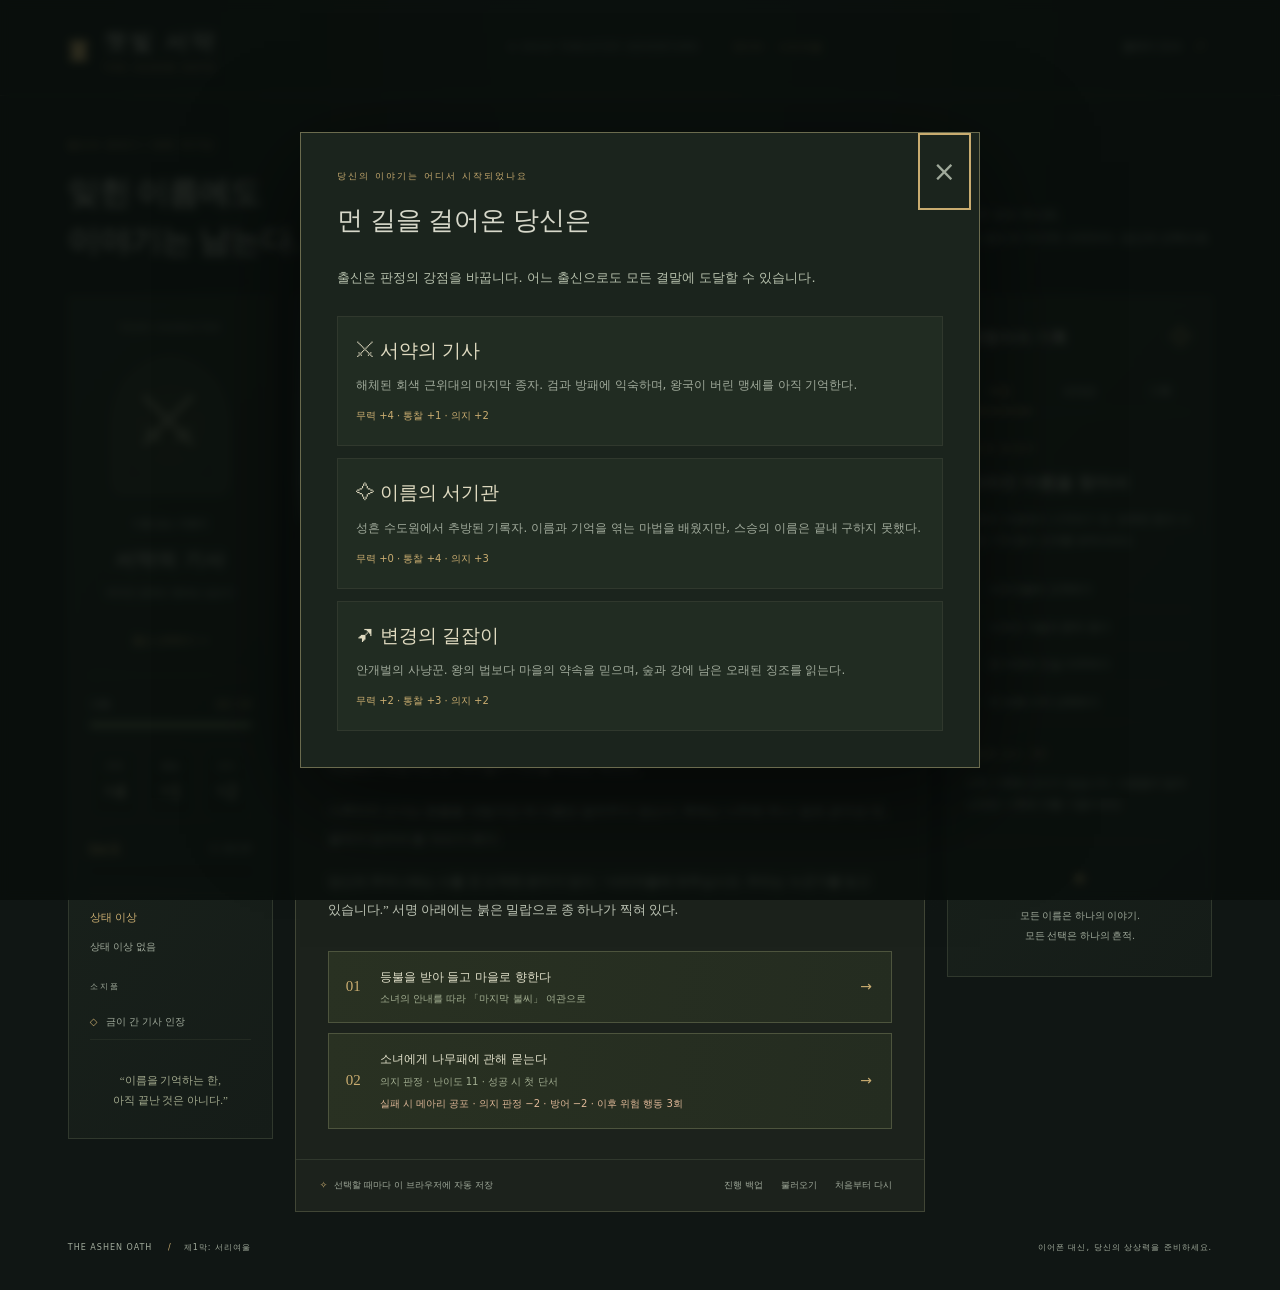
==== commit 762f9984: "Add failure debuffs with treatment and compatible save migration" ====
--- a/ashen-oath/play.html
+++ b/ashen-oath/play.html
@@ -1314,6 +1314,67 @@
   }
   .combat-actions {
     grid-template-columns: 1fr;
+  }
+}
+
+/* 상태는 캐릭터 패널 안에 표시합니다. 감소한 수치와 해제 방법을 색상 외에 글로도 안내합니다. */
+.status-effects {
+  margin-top: 20px;
+  padding-top: 15px;
+  border-top: 1px solid var(--line);
+  text-align: left;
+}
+.status-effects h3 {
+  font-size: 11px;
+  font-weight: 400;
+  color: var(--gold);
+  margin: 0 0 10px;
+}
+.status-clear {
+  font-size: 10px;
+  color: var(--muted);
+  margin: 0;
+}
+.status-card {
+  padding: 10px;
+  margin: 8px 0;
+  background: #30241e;
+  border-left: 2px solid #bf8e6d;
+}
+.status-card strong {
+  font-size: 11px;
+  color: #e4b99b;
+}
+.status-card p,
+.status-card small,
+.status-help {
+  display: block;
+  font-size: 10px;
+  line-height: 1.8;
+  color: #c3b5a5;
+  margin: 5px 0 0;
+  overflow-wrap: anywhere;
+}
+.stat-reduced strong {
+  color: #e4b99b;
+}
+.status-event,
+.check-risk {
+  display: block;
+  font-size: 10px;
+  color: #dfb898;
+  line-height: 1.8;
+  margin-top: 5px;
+}
+.combat-modifiers {
+  font-size: 11px;
+  line-height: 1.8;
+  color: #c9b89e;
+}
+@media (max-width: 620px) {
+  .status-effects {
+    grid-column: 1 / -1;
+    margin-top: 14px;
   }
 }
 
@@ -1373,6 +1434,13 @@
             </div>
             <div class="experience-track"><div id="experience-bar"></div></div>
           </div>
+          <!-- 남은 횟수와 해제 방법은 StatusView가 표시하며 모바일에서도 숨기지 않습니다. -->
+          <section
+            id="status-effects"
+            class="status-effects"
+            aria-label="현재 상태 이상"
+            aria-live="polite"
+          ></section>
           <p class="eyebrow inventory-label">소지품</p>
           <ul id="inventory" class="inventory"></ul>
           <div class="character-foot">
@@ -1634,10 +1702,18 @@
         안내를 확인한 뒤 전투를 시작합니다.
       </p>
       <p>
+        판정에 실패하면 갈대 상처(무력·피해 감소), 기억 혼탁(통찰·명중 감소),
+        메아리 공포(의지·방어 감소) 중 하나가 생깁니다. 전투에서 빗나가도 공포가
+        생깁니다. 이후 판정·공격·응급 처치 3회 동안 적용되며, 같은 상태는 강도
+        대신 기간만 갱신됩니다. 이동·후퇴로는 기간이 줄지 않습니다.
+      </p>
+      <p>
         공격·결정타·응급 처치·후퇴를 선택할 수 있습니다. 패배와 후퇴는 경험치가
         없으며, 패배하면 기력 1로 안전한 거점이나 확보한 통로에 돌아옵니다.
-        휴식은 기력을 전부 회복합니다. 레벨업할 때도 기력을 전부 회복하며 최대
-        기력과 능력치가 증가합니다.
+        휴식은 기력을 전부 회복하고 모든 상태 이상을 해제합니다. 응급 처치는
+        먼저 걸린 상태 하나를 해제하며, 기력이 가득해도 사용할 수 있습니다.
+        레벨업은 기력을 회복하고 최대 기력·능력치를 높이지만 상태 이상은
+        남습니다.
       </p>
       <p>
         중반부를 마치면 왕도에서 Lv.8까지 성장할 수 있습니다. 조사와 두 단계
@@ -2795,12 +2871,12 @@
   var COMBAT_ACTIONS = {
     attack: {
       name: "기본 공격",
-      detail: "가장 높은 능력치로 판정 · 빗나가도 1 피해"
+      detail: "최고 기본 능력치와 상태 명중 보정 · 빗나가도 1 피해"
     },
     power: { name: "결정타", detail: "명중 보정 −3 · 적중 피해 +3" },
     recover: {
       name: "응급 처치",
-      detail: "기력 4 + 레벨 회복 · 전투당 2회 · 적도 행동"
+      detail: "기력 4 + 레벨 회복 · 상태 이상 1개 해제 · 전투당 2회 · 적도 행동"
     },
     flee: { name: "안전한 곳으로 후퇴", detail: "항상 성공 · 경험치 없음" }
   };
@@ -2865,6 +2941,108 @@
     }
   };
 
+  // data/status-effects.mjs
+  var STATUS_EFFECTS = Object.freeze({
+    wound: Object.freeze({
+      id: "wound",
+      name: "갈대 상처",
+      stat: "might",
+      statPenalty: 2,
+      damagePenalty: 2,
+      duration: 3,
+      effect: "무력 판정 −2 · 공격 피해 −2",
+      lore: "차가운 갈대와 금 간 은종이 남긴 상처 때문에 힘을 온전히 싣지 못한다."
+    }),
+    fog: Object.freeze({
+      id: "fog",
+      name: "기억 혼탁",
+      stat: "wit",
+      statPenalty: 2,
+      attackPenalty: 2,
+      duration: 3,
+      effect: "통찰 판정 −2 · 공격 명중 −2",
+      lore: "지워진 이름의 잔향이 방금 본 글자와 적의 움직임을 겹쳐 보이게 한다."
+    }),
+    dread: Object.freeze({
+      id: "dread",
+      name: "메아리 공포",
+      stat: "spirit",
+      statPenalty: 2,
+      defensePenalty: 2,
+      duration: 3,
+      effect: "의지 판정 −2 · 방어 −2",
+      lore: "붙잡지 못한 목소리와 빗나간 칼끝이 떠올라 다음 공격에 몸이 굳는다."
+    })
+  });
+  var FAILURE_STATUSES = Object.freeze({
+    might: "wound",
+    wit: "fog",
+    spirit: "dread"
+  });
+
+  // domain/status-effects.mjs
+  var StatusEffects = class _StatusEffects {
+    // Map의 삽입 순서로 먼저 걸린 효과부터 응급 처치합니다.
+    #remaining = /* @__PURE__ */ new Map();
+    /** 화면·저장에는 복사본을 반환합니다. 외부에서 남은 횟수를 바꿀 수 없습니다. */
+    get active() {
+      return [...this.#remaining].map(([id, remaining]) => ({
+        ...STATUS_EFFECTS[id],
+        remaining
+      }));
+    }
+    /** 같은 상태는 강도를 더하지 않고 다음 3회로 갱신합니다. 알 수 없는 효과는 거부합니다. */
+    apply(id) {
+      if (!Object.hasOwn(STATUS_EFFECTS, id))
+        throw new Error("알 수 없는 상태 이상입니다.");
+      this.#remaining.set(id, STATUS_EFFECTS[id].duration);
+      return { ...STATUS_EFFECTS[id], remaining: STATUS_EFFECTS[id].duration };
+    }
+    /** 해당 능력치의 이야기 판정에 적용할 감소량입니다. */
+    statPenalty(stat) {
+      return this.active.filter((effect) => effect.stat === stat).reduce((sum, effect) => sum + effect.statPenalty, 0);
+    }
+    /** 명중·피해·방어의 별도 전투 감소량입니다. 기본 능력치와 이중 차감하지 않습니다. */
+    combatPenalty(kind) {
+      return this.active.reduce(
+        (sum, effect) => sum + (effect[`${kind}Penalty`] ?? 0),
+        0
+      );
+    }
+    /** 행동을 모두 계산한 뒤 소모합니다. 이번에 새로 걸리는 효과는 그다음에 적용해야 합니다. */
+    advance() {
+      const expired = [];
+      for (const [id, remaining] of this.#remaining) {
+        if (remaining === 1) {
+          expired.push({ ...STATUS_EFFECTS[id], remaining: 0 });
+          this.#remaining.delete(id);
+        } else this.#remaining.set(id, remaining - 1);
+      }
+      return expired;
+    }
+    /** 응급 처치로 먼저 걸린 상태 하나를 해제합니다. 없으면 null입니다. */
+    relieveOne() {
+      const first = this.active[0];
+      if (!first) return null;
+      this.#remaining.delete(first.id);
+      return first;
+    }
+    /** 거점 휴식과 막 사이 안전한 여행에서 모든 상태를 해제합니다. */
+    clear() {
+      this.#remaining.clear();
+    }
+    /** Map까지 복제하여 분기 탐색에서 다른 캐릭터의 상태가 변하지 않게 합니다. */
+    clone() {
+      const copy = new _StatusEffects();
+      copy.#remaining = new Map(this.#remaining);
+      return copy;
+    }
+    /** 이야기·전투 로그가 같은 수치와 지속 횟수를 안내하도록 문구를 공유합니다. */
+    static describe(effect) {
+      return `상태 이상 · ${effect.name}: ${effect.effect} · 다음 위험 행동 ${effect.remaining}회. 같은 효과는 강도 대신 기간만 갱신됩니다.`;
+    }
+  };
+
   // domain/character.mjs
   var Character = class _Character {
     // Lv.1의 최대 기력입니다. 성장 후 최대 기력은 maxHealth getter를 사용합니다.
@@ -2881,6 +3059,8 @@
     #experience = 0;
     // 이전 v2 저장은 Lv.5 계산을 그대로 재생합니다. 왕도 진입 기록에서만 Lv.8을 엽니다.
     #levelCap = 5;
+    // 상태 이상은 별도 객체에 맡겨 성장·소지품과 지속 횟수 처리를 구분합니다.
+    #statusEffects = new StatusEffects();
     /** 등록된 출신만 허용하고 해당 출신의 시작 소지품을 지급합니다. */
     constructor(originId = "warden") {
       if (!Object.hasOwn(ORIGINS, originId)) throw new Error("알 수 없는 출신");
@@ -2932,7 +3112,7 @@
       return _Character.MAX_HEALTH + (this.level - 1) * 4;
     }
     /** 출신의 세 기본 능력치에 레벨−1을 더해 새 객체로 반환합니다. */
-    get stats() {
+    get baseStats() {
       return Object.fromEntries(
         Object.entries(this.origin.stats).map(([stat, bonus]) => [
           stat,
@@ -2940,17 +3120,49 @@
         ])
       );
     }
-    /** 세 능력치 중 가장 높은 값을 사용해 어느 출신도 자신의 강점으로 싸우게 합니다. */
+    /** 화면과 이야기 판정에는 상태 이상을 반영한 능력치를 표시합니다. 음수도 유효한 보정입니다. */
+    get stats() {
+      return Object.fromEntries(
+        Object.entries(this.baseStats).map(([stat, bonus]) => [
+          stat,
+          bonus - this.statusPenaltyFor(stat)
+        ])
+      );
+    }
+    /** 현재 상태와 횟수의 복사본입니다. 저장에서 받은 상태를 직접 대입하지 않습니다. */
+    get statuses() {
+      return this.#statusEffects.active;
+    }
+    /** 이야기 판정의 기본치와 감소량을 구분해 표시할 때 사용합니다. */
+    statusPenaltyFor(stat) {
+      return this.#statusEffects.statPenalty(stat);
+    }
+    /** 실패로 새 효과를 걸거나 같은 효과의 기간을 갱신합니다. */
+    applyStatus(id) {
+      return this.#statusEffects.apply(id);
+    }
+    /** 판정·전투 행동이 끝난 뒤 기존 효과의 남은 횟수를 줄입니다. */
+    advanceStatuses() {
+      return this.#statusEffects.advance();
+    }
+    /** 응급 처치 시 먼저 걸린 효과 하나만 해제합니다. */
+    relieveStatus() {
+      return this.#statusEffects.relieveOne();
+    }
+    /** 전투 명중은 성장 능력치 중 최고값에 기억 혼탁의 감소량을 적용합니다. */
     get attackBonus() {
-      return Math.max(...Object.values(this.stats));
-    }
-    /** 기본 피해 3에 레벨과 명중 보정의 절반(버림)을 더합니다. 치명타·결정타는 전투에서 추가합니다. */
+      return Math.max(...Object.values(this.baseStats)) - this.#statusEffects.combatPenalty("attack");
+    }
+    /** 기본 피해 3에 레벨과 성장 최고 능력치의 절반(버림)을 더하고 상처 피해 감소를 뺍니다. */
     get attackDamage() {
-      return 3 + this.level + Math.floor(this.attackBonus / 2);
-    }
-    /** 적 공격이 넘어야 할 플레이어 방어값입니다. 레벨마다 1 증가합니다. */
+      return Math.max(
+        1,
+        3 + this.level + Math.floor(Math.max(...Object.values(this.baseStats)) / 2) - this.#statusEffects.combatPenalty("damage")
+      );
+    }
+    /** 적 공격이 넘어야 할 방어값입니다. 레벨마다 1 증가하고 공포 상태에서는 2 감소합니다. */
     get defense() {
-      return 9 + this.level;
+      return 9 + this.level - this.#statusEffects.combatPenalty("defense");
     }
     /** might·wit·spirit 중 요청한 능력치의 현재 보정값을 반환합니다. */
     bonusFor(stat) {
@@ -2968,9 +3180,10 @@
     heal(amount) {
       this.#health = Math.min(this.maxHealth, this.#health + amount);
     }
-    /** 휴식 또는 레벨업 시 기력을 현재 최대치로 채웁니다. */
+    /** 안전한 곳의 휴식은 기력을 채우고 모든 상태 이상을 해제합니다. */
     rest() {
       this.#health = this.maxHealth;
+      this.#statusEffects.clear();
     }
     /**
      * 0 이상의 정수 경험치를 누적하고, 한 번에 여러 레벨이 올라도 새 최대 기력까지 회복합니다.
@@ -2981,7 +3194,7 @@
         throw new Error("경험치는 0 이상의 정수여야 합니다.");
       const previousLevel = this.level;
       this.#experience += amount;
-      if (this.level > previousLevel) this.rest();
+      if (this.level > previousLevel) this.#health = this.maxHealth;
       return { previousLevel, level: this.level, amount };
     }
     /** 빈 값과 이미 가진 물건은 추가하지 않아 같은 사건을 반복해도 목록이 중복되지 않게 합니다. */
@@ -2995,6 +3208,7 @@
       character.#items = [...this.#items];
       character.#experience = this.#experience;
       character.#levelCap = this.#levelCap;
+      character.#statusEffects = this.#statusEffects.clone();
       return character;
     }
   };
@@ -3020,7 +3234,12 @@
         dc: choice.check.dc,
         stat: choice.check.stat,
         success,
-        text: success ? choice.success : choice.failure
+        text: success ? choice.success : choice.failure,
+        // 감소량이 있을 때만 부가 정보를 남겨 이전 저장의 결과 구조를 보존합니다.
+        ...character.statusPenaltyFor(choice.check.stat) ? {
+          baseBonus: character.baseStats[choice.check.stat],
+          statusPenalty: character.statusPenaltyFor(choice.check.stat)
+        } : {}
       };
     }
     /** 난수에 20을 곱해 버린 뒤 1을 더하면 1~20입니다. 잘못된 난수 공급자는 오류로 드러냅니다. */
@@ -3077,7 +3296,7 @@
      * 행동을 검증한 뒤 플레이어 → 생존한 적 순서로 한 턴을 진행합니다.
      * 후퇴는 즉시 종료하고, 소진된 치료 등 잘못된 행동은 턴을 소비하기 전에 거부합니다.
      */
-    act(actionId, character, dice) {
+    act(actionId, character, dice, { debuffsEnabled = true } = {}) {
       if (this.isOver || !Object.hasOwn(COMBAT_ACTIONS, actionId)) {
         throw new Error("현재 사용할 수 없는 전투 행동입니다.");
       }
@@ -3097,7 +3316,13 @@
           this.#monster.retreatText ?? "교전을 끊고 야영지로 물러났다. 경험치는 얻지 못했다."
         );
       } else {
-        this.#playerTurn(actionId, character, dice, turn);
+        const missed = this.#playerTurn(
+          actionId,
+          character,
+          dice,
+          turn,
+          debuffsEnabled
+        );
         if (this.#enemyHealth === 0) {
           this.#status = "victory";
           turn.lines.push(`${this.#monster.name}의 형체가 흩어졌다.`);
@@ -3110,6 +3335,14 @@
             );
           }
         }
+        if (debuffsEnabled) {
+          for (const effect of character.advanceStatuses())
+            turn.lines.push(`지속 종료 · ${effect.name}`);
+          if (missed)
+            turn.lines.push(
+              StatusEffects.describe(character.applyStatus("dread"))
+            );
+        }
       }
       this.#turns.push(turn);
       return structuredClone(turn);
@@ -3121,7 +3354,7 @@
       return roll;
     }
     /** 치료는 횟수를 소모하고, 공격은 명중·피해를 계산합니다. 결정타는 명중 −3 대신 적중 피해 +3입니다. */
-    #playerTurn(actionId, character, dice, turn) {
+    #playerTurn(actionId, character, dice, turn, debuffsEnabled) {
       if (actionId === "recover") {
         const before = character.health;
         character.heal(4 + character.level);
@@ -3129,7 +3362,14 @@
         turn.lines.push(
           `응급 처치로 기력 ${character.health - before} 회복. 남은 처치 ${this.#remedies}회.`
         );
-        return;
+        if (debuffsEnabled) {
+          const relieved = character.relieveStatus();
+          if (relieved)
+            turn.lines.push(
+              `응급 처치 · ${relieved.name} 해제. 다른 상태의 지속은 이번 행동에도 줄어듭니다.`
+            );
+        }
+        return false;
       }
       const roll = this.#roll(dice, turn);
       const penalty = actionId === "power" ? 3 : 0;
@@ -3140,6 +3380,7 @@
       turn.lines.push(
         `d20 ${roll} + ${character.attackBonus}${penalty ? " − 3" : ""} / 방어 ${this.#monster.defense} · ${hit ? "명중" : "빗나감, 견제"}. 적에게 ${damage} 피해.`
       );
+      return !hit;
     }
     /** 생존한 적의 반격을 판정합니다. 자연 20은 추가 피해 2, 빗나감은 피해 0입니다. */
     #enemyTurn(character, dice, turn) {
@@ -3263,7 +3504,7 @@
   // domain/adventure.mjs
   var INVESTIGATION_SCENES = ["chapel", "archive", "river"];
   var MAX_INVESTIGATIONS = 2;
-  var SAVE_VERSION = 2;
+  var SAVE_VERSION = 3;
   var Adventure = class _Adventure {
     // 능력치·기력·경험치를 관리하는 플레이어 객체입니다.
     #character;
@@ -3285,6 +3526,8 @@
     #encounterChoice = null;
     // 종료된 전투의 표시용 결과. 진행 중 전투와 분리해 중복 보상을 막습니다.
     #lastBattle = null;
+    // 이 인덱스 이전의 입력은 디버프 도입 전 규칙으로 재생합니다. 새 모험은 처음부터 적용합니다.
+    #debuffsFrom = 0;
     /** 출신 ID와 주사위 객체로 새 모험을 만듭니다. 주사위를 주입하면 테스트에서도 같은 규칙을 사용할 수 있습니다. */
     constructor(originId = "warden", skillCheck = new SkillCheck()) {
       this.#character = new Character(originId);
@@ -3456,6 +3699,10 @@
       this.#lastBattle = null;
       this.#moveTo(transition.next);
     }
+    /** 저장 복구 중에도 행동 기록의 위치로 적용할 규칙을 결정합니다. */
+    get #debuffsEnabled() {
+      return this.#history.length >= this.#debuffsFrom;
+    }
     /** 실제 플레이에 사용하는 전투 진입점. 저장 복구용 주사위와 구분해 현재 난수 생성기를 사용합니다. */
     performCombatAction(actionId) {
       this.#performCombatAction(actionId, this.#skillCheck);
@@ -3464,7 +3711,9 @@
     #performCombatAction(actionId, dice) {
       if (!this.#combat) throw new Error("진행 중인 전투가 없습니다.");
       const sceneId = this.#sceneId;
-      const turn = this.#combat.act(actionId, this.#character, dice);
+      const turn = this.#combat.act(actionId, this.#character, dice, {
+        debuffsEnabled: this.#debuffsEnabled
+      });
       const status = this.#combat.status;
       if (this.#combat.isOver) {
         this.#settleBattle();
@@ -3518,6 +3767,7 @@
     }
     /** 판정을 기록한 뒤 전투 시작 또는 이야기 이동을 처리합니다. 전투는 끝날 때까지 현재 장면에 머뭅니다. */
     #applyChoice(choice, skillCheck) {
+      const debuffsEnabled = this.#debuffsEnabled;
       const result = choice.check ? skillCheck.resolve(choice, this.#character) : null;
       this.#lastBattle = null;
       this.#lastCheck = result;
@@ -3536,9 +3786,10 @@
         );
         return;
       }
-      this.#applyConsequences(choice, result);
+      this.#applyConsequences(choice, result, debuffsEnabled);
       if (choice.rest) this.#character.rest();
       this.#moveTo(choice.next);
+      if (debuffsEnabled && this.isFinished) this.#character.rest();
     }
     /** 현재 장면을 바꾸고 처음 방문한 장소만 방문 목록에 추가합니다. */
     #moveTo(sceneId) {
@@ -3546,11 +3797,21 @@
       if (!this.hasVisited(sceneId)) this.#visited.push(sceneId);
     }
     /** 단서·실패 피해·소지품을 반영합니다. discover는 무조건 발견, clue는 판정 성공 때만 발견합니다. */
-    #applyConsequences(choice, result) {
+    #applyConsequences(choice, result, debuffsEnabled) {
       const clue = choice.discover ?? (result?.success ? choice.clue : null);
       if (clue && !this.#clues.includes(clue)) this.#clues.push(clue);
       if (result && !result.success)
         this.#character.takeDamage(choice.damage ?? 0);
+      if (result && debuffsEnabled) {
+        const changes = this.#character.advanceStatuses().map((effect) => `지속 종료 · ${effect.name}`);
+        if (!result.success)
+          changes.push(
+            StatusEffects.describe(
+              this.#character.applyStatus(FAILURE_STATUSES[result.stat])
+            )
+          );
+        if (changes.length) result.statusChanges = changes;
+      }
       this.#character.addItem(choice.add);
     }
     /** 모험 상태를 독립적으로 복제합니다. 난수 생성기는 공유하므로 난수 스트림까지 독립 복제하는 것은 아닙니다. */
@@ -3565,12 +3826,15 @@
       copy.#combat = this.#combat?.clone() ?? null;
       copy.#encounterChoice = this.#encounterChoice;
       copy.#lastBattle = this.lastBattle;
+      copy.#debuffsFrom = this.#debuffsFrom;
       return copy;
     }
     /** JSON으로 저장할 수 있는 일반 객체를 만듭니다. 필드 이름은 저장 형식이므로 바꿀 때 마이그레이션이 필요합니다. */
     toSnapshot() {
       return {
         version: SAVE_VERSION,
+        debuffsFrom: this.#debuffsFrom,
+        statuses: this.#character.statuses,
         origin: this.#character.originId,
         scene: this.#sceneId,
         hp: this.#character.health,
@@ -3586,12 +3850,13 @@
       };
     }
     /**
-     * v1·v2 기록을 새 모험에 재생해 복구하고, 잘못된 이동이나 주사위는 null로 거부합니다.
+     * v1·v2·v3 기록을 새 모험에 재생해 복구하고, 잘못된 이동이나 주사위는 null로 거부합니다.
      * 저장된 HP·경험치 값을 대입하지 않고 실제 선택 결과로 다시 계산합니다.
      */
     static fromSnapshot(snapshot, skillCheck = new SkillCheck()) {
       if (!_Adventure.#hasValidMetadata(snapshot)) return null;
       const adventure = new _Adventure(snapshot.origin, skillCheck);
+      adventure.#debuffsFrom = snapshot.version < SAVE_VERSION ? snapshot.log.length : snapshot.debuffsFrom;
       try {
         for (const entry of snapshot.log) {
           if (!entry || entry.scene !== adventure.sceneId) return null;
@@ -3611,7 +3876,7 @@
       }
       return adventure.sceneId === snapshot.scene ? adventure : null;
     }
-    /** v1은 문구, v2는 choiceId로 행동을 찾습니다. 기록된 d20 값을 0 이상 1 미만 난수로 되돌려 같은 판정을 만듭니다. */
+    /** v1은 문구, v2·v3는 choiceId로 행동을 찾습니다. 기록된 d20 값을 0 이상 1 미만 난수로 되돌려 같은 판정을 만듭니다. */
     #replayChoice(entry, legacy) {
       const choice = this.choices.find(
         (choice2) => legacy ? choice2.label === entry.label : choice2.id === entry.choiceId
@@ -3638,10 +3903,10 @@
       this.#performCombatAction(entry.actionId, dice);
       return cursor === rolls.length;
     }
-    /** 지원 버전·출신·장면·기록 배열을 먼저 검사합니다. v1만 길이를 제한하며 v2는 반복 전투를 허용합니다. */
+    /** 지원 버전·출신·장면·기록 배열을 먼저 검사합니다. v1만 길이를 제한하며 v2·v3는 반복 전투를 허용합니다. */
     static #hasValidMetadata(snapshot) {
       return Boolean(
-        snapshot && [1, SAVE_VERSION].includes(snapshot.version) && Object.hasOwn(ORIGINS, snapshot.origin) && Object.hasOwn(SCENES, snapshot.scene) && Array.isArray(snapshot.log) && (snapshot.version !== 1 || snapshot.log.length <= 20)
+        snapshot && [1, 2, SAVE_VERSION].includes(snapshot.version) && Object.hasOwn(ORIGINS, snapshot.origin) && Object.hasOwn(SCENES, snapshot.scene) && Array.isArray(snapshot.log) && (snapshot.version !== SAVE_VERSION || Number.isSafeInteger(snapshot.debuffsFrom) && snapshot.debuffsFrom >= 0 && snapshot.debuffsFrom <= snapshot.log.length) && (snapshot.version !== 1 || snapshot.log.length <= 20)
       );
     }
     /** 저장에서 읽은 값이 실제 d20의 정수 범위 1~20인지 확인합니다. */
@@ -3740,12 +4005,24 @@
         if (entry.result) {
           const result = entry.result;
           lines.push(
-            `판정: ${result.roll} + ${result.bonus} / 난이도 ${result.dc} · ${result.success ? "성공" : "실패"}`,
+            `판정: ${result.roll} ${result.bonus < 0 ? "−" : "+"} ${Math.abs(result.bonus)} / 난이도 ${result.dc} · ${result.success ? "성공" : "실패"}`,
             result.text
           );
         }
+        if (entry.result?.statusPenalty)
+          lines.push(`상태 이상 보정: −${entry.result.statusPenalty}`);
+        if (entry.result?.statusChanges)
+          lines.push(...entry.result.statusChanges);
         if (entry.combat) lines.push(...entry.combat.lines);
       }
+      if (character.statuses.length)
+        lines.push(
+          "",
+          "## 현재 상태 이상",
+          ...character.statuses.map(
+            (effect) => `- ${effect.name}: ${effect.effect} · 남은 ${effect.remaining}회`
+          )
+        );
       lines.push("", "## 에필로그", ...adventure.scene.paragraphs);
       return lines.join("\n");
     }
@@ -3773,8 +4050,39 @@
     setTimeout(() => URL.revokeObjectURL(url), 1e3);
   }
 
+  // ui/status-view.mjs
+  var StatusView = class {
+    /** 캐릭터가 반환한 복사본으로 다시 그려 오래된 상태 카드가 남지 않게 합니다. */
+    render(character) {
+      const panel = getElement("status-effects");
+      panel.replaceChildren(createElement("h3", "상태 이상"));
+      if (!character.statuses.length) {
+        panel.append(createElement("p", "상태 이상 없음", "status-clear"));
+        return;
+      }
+      for (const effect of character.statuses) {
+        const card = createElement("div", void 0, "status-card");
+        card.append(
+          createElement("strong", `${effect.name} · 남은 ${effect.remaining}회`),
+          createElement("p", effect.effect),
+          createElement("small", effect.lore)
+        );
+        panel.append(card);
+      }
+      panel.append(
+        createElement(
+          "p",
+          "다음 판정·공격·응급 처치마다 1회 소모. 이동·후퇴는 소모하지 않습니다. 휴식: 전부 해제 / 응급 처치: 먼저 걸린 상태 1개 해제. 레벨업으로는 해제되지 않습니다.",
+          "status-help"
+        )
+      );
+    }
+  };
+
   // ui/character-view.mjs
   var CharacterView = class {
+    // 상태 표시는 전담 View로 분리합니다.
+    #statusView = new StatusView();
     /** 출신 설명·현재 능력치·기력·경험치·소지품을 한 번에 갱신합니다. 성장 수치는 Character가 계산합니다. */
     render(adventure) {
       const character = adventure.character;
@@ -3784,7 +4092,8 @@
       getElement("class-subtitle").textContent = origin.subtitle;
       this.#renderOriginButton(adventure.hasStarted);
       this.#renderHealth(character);
-      this.#renderStats(character.stats);
+      this.#renderStats(character);
+      this.#statusView.render(character);
       this.#renderProgression(character);
       getElement("inventory").replaceChildren(
         ...character.items.map((item) => createElement("li", item))
@@ -3809,13 +4118,18 @@
       getElement("experience-bar").style.width = progress.required === null ? "100%" : `${progress.current / progress.required * 100}%`;
     }
     /** 능력치 키를 한국어 이름으로 바꾸고 보정값 카드를 만듭니다. */
-    #renderStats(stats) {
-      const cards = Object.entries(stats).map(([stat, bonus]) => {
+    #renderStats(character) {
+      const cards = Object.entries(character.stats).map(([stat, bonus]) => {
         const card = createElement("div", void 0, "stat");
         card.append(
           createElement("span", STAT_NAMES[stat]),
-          createElement("strong", `+${bonus}`)
+          createElement("strong", `${bonus >= 0 ? "+" : ""}${bonus}`)
         );
+        const penalty = character.statusPenaltyFor(stat);
+        if (penalty) {
+          card.classList.add("stat-reduced");
+          card.title = `기본 ${character.baseStats[stat]} − 상태 이상 ${penalty} = ${bonus}`;
+        }
         return card;
       });
       getElement("stats").replaceChildren(...cards);
@@ -3911,12 +4225,22 @@
       container.hidden = !result;
       if (!result) return;
       const outcome = result.success ? "판정 성공" : "판정 실패";
-      const label = `${outcome} · ${STAT_NAMES[result.stat]} ${result.roll} + ${result.bonus} / 난이도 ${result.dc}`;
+      const label = `${outcome} · ${STAT_NAMES[result.stat]} ${result.roll} ${result.bonus < 0 ? "−" : "+"} ${Math.abs(result.bonus)} / 난이도 ${result.dc}`;
       const description = createElement("div");
       description.append(
         createElement("div", label, "roll-label"),
         createElement("p", result.text)
       );
+      if (result.statusPenalty)
+        description.append(
+          createElement(
+            "p",
+            `기본 보정 ${result.baseBonus} − 상태 이상 ${result.statusPenalty} = 적용 ${result.bonus}`,
+            "status-event"
+          )
+        );
+      for (const change of result.statusChanges ?? [])
+        description.append(createElement("p", change, "status-event"));
       container.className = `roll-result ${result.success ? "success" : "failure"}`;
       container.append(
         createElement("div", String(result.roll), "die"),
@@ -3929,19 +4253,39 @@
         (choice, index) => this.#createChoiceButton(
           choice,
           index,
-          adventure.encounterPreview(choice.id)
+          adventure.encounterPreview(choice.id),
+          adventure.character
         )
       );
       getElement("choices").replaceChildren(...buttons);
     }
     /** 화면 문구와 순번을 만들고 클릭 시 고정 ID만 전달합니다. 배율 표시는 1.25를 125%로 바꿉니다. */
-    #createChoiceButton(choice, index, preview) {
+    #createChoiceButton(choice, index, preview, character) {
       const button = createElement("button", void 0, "choice");
       const description = createElement("span");
       description.append(
         createElement("span", choice.label, "choice-title"),
         createElement("span", choice.detail, "choice-detail")
       );
+      if (choice.check) {
+        const effect = STATUS_EFFECTS[FAILURE_STATUSES[choice.check.stat]];
+        description.append(
+          createElement(
+            "span",
+            `실패 시 ${effect.name} · ${effect.effect} · 이후 위험 행동 3회`,
+            "check-risk"
+          )
+        );
+        const penalty = character.statusPenaltyFor(choice.check.stat);
+        if (penalty)
+          description.append(
+            createElement(
+              "span",
+              `현재 상태 이상으로 이 판정 −${penalty}`,
+              "check-risk"
+            )
+          );
+      }
       if (preview) {
         const reward = `${preview.reward.amount} XP · 기본 ${preview.reward.base} × ${Math.round(preview.reward.multiplier * 100)}%`;
         description.append(createElement("span", reward, "encounter-reward"));
@@ -4000,6 +4344,11 @@
       title: "세 성인과 빈 의자",
       tag: "신앙",
       body: "길의 성인 에른, 불씨의 성녀 마라, 끝의 성인 세브를 기린다. 신의 직접적인 목소리를 들었다는 주장은 교단도 인정하지 않는다. 마을 잔칫상에는 돌아오지 못한 이를 위한 빈 의자를 둔다. 종이 없는 안개벌 사람들은 노래로 이름을 잇는다."
+    },
+    {
+      title: "몸과 기억에 남는 잔향",
+      tag: "생활",
+      body: "잊힌 이름을 쫓다 다친 몸에는 갈대 상처가, 지워진 글자를 오래 본 눈에는 기억 혼탁이 남는다. 놓친 목소리와 빗나간 칼끝은 메아리 공포를 부른다. 길을 걷는 것만으로는 씻기지 않지만, 안전한 잠자리와 서로의 이름을 확인하는 일은 회복을 돕는다. 전투 중의 응급 처치도 상처나 혼란 하나를 덜어낼 수 있다. 숙련이 늘어도 치료를 대신하지는 못한다."
     }
   ];
 
@@ -4230,12 +4579,22 @@
         );
         if (entry.result) {
           const result = entry.result;
-          const label = `d20 ${result.roll} + ${result.bonus} / 난이도 ${result.dc} · ${result.success ? "성공" : "실패"}`;
+          const label = `d20 ${result.roll} ${result.bonus < 0 ? "−" : "+"} ${Math.abs(result.bonus)} / 난이도 ${result.dc} · ${result.success ? "성공" : "실패"}`;
           item.append(
             createElement("div", label, "log-roll"),
             createElement("p", result.text)
           );
         }
+        if (entry.result?.statusPenalty)
+          item.append(
+            createElement(
+              "p",
+              `상태 이상 보정 −${entry.result.statusPenalty}`,
+              "status-event"
+            )
+          );
+        for (const change of entry.result?.statusChanges ?? [])
+          item.append(createElement("p", change, "status-event"));
         if (entry.combat) {
           for (const line of entry.combat.lines)
             item.append(createElement("p", line));
@@ -4299,6 +4658,13 @@
           "combat-reward"
         )
       );
+      this.#panel.append(
+        createElement(
+          "p",
+          `나의 명중 +${character.attackBonus} · 기본 피해 ${character.attackDamage} · 방어 ${character.defense}. 빗나가면 메아리 공포: 다음 위험 행동 3회, 의지·방어 −2.`,
+          "combat-modifiers"
+        )
+      );
       const meter = createElement("progress");
       meter.max = battle.monster.health;
       meter.value = battle.enemyHealth;
@@ -4316,7 +4682,7 @@
             actionId === "recover" ? `${action.detail} · 남은 ${battle.remedies}회` : action.detail
           )
         );
-        button.disabled = actionId === "recover" && (battle.remedies === 0 || character.health === character.maxHealth);
+        button.disabled = actionId === "recover" && (battle.remedies === 0 || character.health === character.maxHealth && character.statuses.length === 0);
         button.addEventListener("click", () => this.#onAction(actionId));
         actions.append(button);
       }
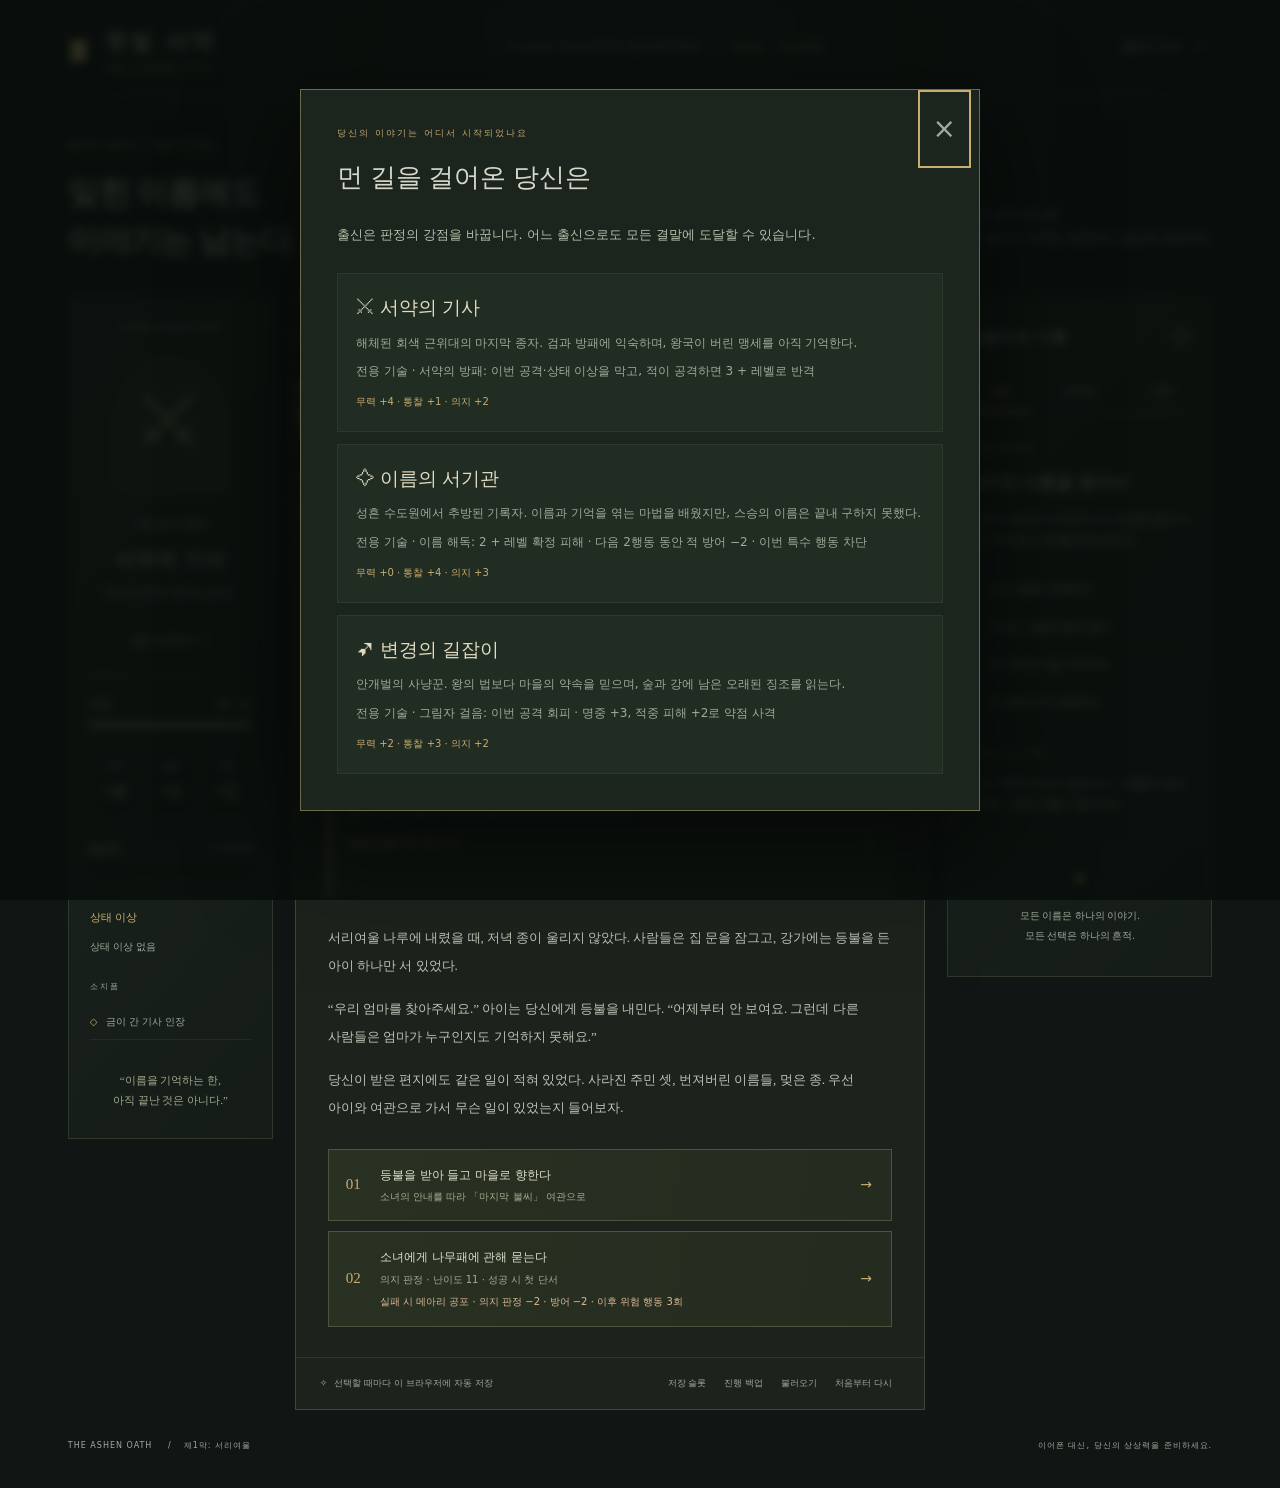
==== commit 51781a74: "Refresh campaign storytelling, add tactical combat and illustrated scenes" ====
--- a/ashen-oath/play.html
+++ b/ashen-oath/play.html
@@ -1375,6 +1375,138 @@
   .status-effects {
     grid-column: 1 / -1;
     margin-top: 14px;
+  }
+}
+
+/* 새 일러스트는 원본 비율을 유지하며 카드에 맞춥니다. 미로딩 시 SVG가 남습니다. */
+.scene-image {
+  position: absolute;
+  inset: 0;
+  width: 100%;
+  height: 100%;
+  object-fit: cover;
+  object-position: center;
+  opacity: 0;
+}
+.scene-art[data-art-loaded="true"] .scene-image {
+  opacity: 1;
+}
+.scene-art[data-art-loaded="true"] svg {
+  visibility: hidden;
+}
+.scene-art::after {
+  pointer-events: none;
+}
+.art-caption {
+  z-index: 2;
+  text-shadow: 0 2px 5px #000;
+}
+.story-brief {
+  border-left: 2px solid var(--gold);
+  background: #202b21;
+  padding: 15px 18px;
+  margin: 20px 0 28px;
+}
+.story-brief .eyebrow {
+  margin: 0 0 6px;
+}
+.story-brief h3 {
+  font-size: 15px;
+  font-weight: 400;
+  line-height: 1.8;
+  color: #e0d7b7;
+  margin: 0;
+}
+.story-brief > p:not(.eyebrow),
+.story-brief details {
+  font-size: 11px;
+  line-height: 1.9;
+  color: #abb5a5;
+}
+.story-brief details {
+  margin-top: 10px;
+}
+.story-brief summary {
+  cursor: pointer;
+  color: var(--gold);
+}
+.enemy-intent {
+  border: 1px solid #68745b;
+  background: #202c24;
+  padding: 15px 18px;
+  margin: 18px 0;
+}
+.enemy-intent .eyebrow {
+  margin: 0 0 5px;
+}
+.enemy-intent h4 {
+  font-size: 19px;
+  color: #dfd5b3;
+  margin: 0 0 7px;
+  font-weight: 400;
+}
+.enemy-intent > p:last-child {
+  font-size: 12px;
+  line-height: 1.8;
+  margin: 0;
+}
+.intent-heavy,
+.intent-hex {
+  border-color: #b78965;
+  background: #33271f;
+}
+.combat-action small {
+  display: block;
+  color: #c2b39c;
+  font-size: 10px;
+  margin-top: 6px;
+}
+.combat-supplies {
+  margin-top: 20px;
+  font-size: 12px;
+  color: var(--gold);
+}
+.combat-supplies summary {
+  cursor: pointer;
+  padding: 8px 0;
+}
+.combat-supplies .combat-actions {
+  margin-top: 10px;
+}
+.save-slot {
+  padding: 18px 0;
+  border-top: 1px solid var(--line);
+}
+.save-slot h3 {
+  font-size: 15px;
+  font-weight: 400;
+  color: var(--gold);
+  margin: 0 0 8px;
+}
+.save-slot p {
+  font-size: 12px;
+  line-height: 1.8;
+  margin: 0 0 10px;
+}
+.save-slot .dialog-actions {
+  margin-top: 0;
+}
+#save-slots-dialog {
+  width: min(620px, calc(100vw - 32px));
+}
+#slots-message {
+  font-size: 12px;
+  color: #dacaa5;
+}
+@media (max-width: 620px) {
+  .story-brief {
+    padding: 12px 14px;
+  }
+  .story-brief h3 {
+    font-size: 13px;
+  }
+  .enemy-intent {
+    padding: 13px;
   }
 }
 
@@ -1455,6 +1587,14 @@
             role="img"
             aria-label="별 아래 서 있는 서리여울의 종탑과 안개에 잠긴 중세 마을"
           >
+            <!-- 이미지가 없거나 로드되지 않을 때에는 아래 SVG 풍경을 보여줍니다. -->
+            <img
+              id="scene-image"
+              class="scene-image"
+              alt=""
+              decoding="async"
+              fetchpriority="high"
+            />
             <!-- 직접 그린 마을 풍경. viewBox는 내부 좌표계이고 preserveAspectRatio는 영역에 맞춰 비율을 유지하며 자릅니다. -->
             <svg
               viewBox="0 0 900 350"
@@ -1557,6 +1697,16 @@
             ></div>
             <!-- 대표 대사가 없는 장면에서는 quote를 숨기며, 본문과 선택지 내용은 textContent로 안전하게 생성합니다. -->
             <blockquote id="quote"></blockquote>
+            <!-- 현재 목표와 사건 요약은 이미 확인한 정보만 보여줍니다. -->
+            <section class="story-brief" aria-label="현재 목표와 사건 정리">
+              <p class="eyebrow">지금 해야 할 일</p>
+              <h3 id="story-objective"></h3>
+              <p id="story-recap"></p>
+              <details>
+                <summary>등장인물 한눈에 보기</summary>
+                <p id="story-people"></p>
+              </details>
+            </section>
             <div id="prose" class="prose"></div>
             <!-- CombatView 영역: 전투 시작 전에는 숨기고, 전투 중에는 일반 이야기 선택지 대신 행동 버튼을 보여줍니다. -->
             <section
@@ -1588,6 +1738,7 @@
           <footer class="story-footer">
             <span>✧ <span id="save-status">선택할 때마다 자동 저장</span></span>
             <div class="save-actions">
+              <button id="manage-slots" class="quiet">저장 슬롯</button>
               <button id="backup-save" class="quiet">진행 백업</button
               ><button id="load-save" class="quiet">불러오기</button
               ><button id="restart" class="quiet">처음부터 다시</button>
@@ -1694,7 +1845,10 @@
         수 있습니다. 진행은 이 브라우저에 자동 저장됩니다. 비공개 모드나 저장
         공간 제한 시에는 저장되지 않을 수 있습니다.
       </p>
-      <p class="muted">소리·외부 이미지·계정 연결 없이 플레이할 수 있습니다.</p>
+      <p class="muted">
+        소리·계정 연결 없이 플레이할 수 있습니다. 일러스트는 게임 파일에
+        포함됩니다.
+      </p>
       <p>
         첫 결말 뒤 「중반부로 떠나기」를 선택하면 전투와 성장이 시작됩니다.
         플레이어 레벨이 몬스터보다 높으면 경험치가 늘고, 낮으면 줄어듭니다. 한
@@ -1704,7 +1858,7 @@
       <p>
         판정에 실패하면 갈대 상처(무력·피해 감소), 기억 혼탁(통찰·명중 감소),
         메아리 공포(의지·방어 감소) 중 하나가 생깁니다. 전투에서 빗나가도 공포가
-        생깁니다. 이후 판정·공격·응급 처치 3회 동안 적용되며, 같은 상태는 강도
+        생깁니다. 이후 이야기 판정·전투 행동 3회 동안 적용되며, 같은 상태는 강도
         대신 기간만 갱신됩니다. 이동·후퇴로는 기간이 줄지 않습니다.
       </p>
       <p>
@@ -1714,6 +1868,18 @@
         먼저 걸린 상태 하나를 해제하며, 기력이 가득해도 사용할 수 있습니다.
         레벨업은 기력을 회복하고 최대 기력·능력치를 높이지만 상태 이상은
         남습니다.
+      </p>
+      <p>
+        전투에서는 적의 이번 행동이 먼저 표시됩니다. 강타에는 방어를, 힘
+        모으기에는 방해 공격을 써보세요. 출신 기술은 기사 ‘서약의 방패’, 서기관
+        ‘이름 해독’, 길잡이 ‘그림자 걸음’이며 다른 행동 3회 뒤 다시 사용할 수
+        있습니다. 조사한 단서는 한 전투에 한 번 적의 특수 행동을 끊고 방어를
+        낮춥니다.
+      </p>
+      <p>
+        ‘상태별 치료 도구’에는 약초 붕대·이름 수첩·동료의 호명이 각각 한 번씩
+        준비됩니다. 지정한 상태를 치료하는 동안에도 적은 행동합니다. 중요한 선택
+        전에는 ‘저장 슬롯’에서 세 개의 기록을 따로 남길 수 있습니다.
       </p>
       <p>
         중반부를 마치면 왕도에서 Lv.8까지 성장할 수 있습니다. 조사와 두 단계
@@ -1729,7 +1895,10 @@
     <!-- 초기화 확인. 취소하면 그대로 두고 확인 버튼만 새 모험을 요청합니다. -->
     <dialog id="restart-dialog" aria-labelledby="restart-title">
       <h2 id="restart-title">새로운 여정을 시작할까요?</h2>
-      <p>현재 진행과 저장된 선택 기록이 지워집니다.</p>
+      <p>
+        현재 자동 저장을 새 게임으로 교체합니다. 수동 슬롯과 다운로드한 백업은
+        남습니다.
+      </p>
       <div class="dialog-actions">
         <button id="cancel-restart" class="quiet">계속 플레이</button
         ><button id="confirm-restart" class="primary">새로 시작</button>
@@ -1750,6 +1919,29 @@
         ><button id="confirm-encounter" class="primary">
           확인하고 전투 시작
         </button>
+      </div>
+    </dialog>
+    <!-- 자동 저장과 분리한 수동 슬롯. 덮어쓰기·불러오기는 별도 확인창을 거칩니다. -->
+    <dialog id="save-slots-dialog" aria-labelledby="slots-title">
+      <form method="dialog">
+        <button class="dialog-close quiet" aria-label="저장 슬롯 닫기">
+          ×
+        </button>
+      </form>
+      <p class="eyebrow">여정의 갈림길</p>
+      <h2 id="slots-title">직접 저장하는 세 개의 기록</h2>
+      <p>
+        자동 저장과 별개입니다. 중요한 선택 전에 저장해 다른 길도 살펴보세요.
+      </p>
+      <div id="save-slots-list"></div>
+      <p id="slots-message" role="status"></p>
+    </dialog>
+    <dialog id="slot-confirm-dialog" aria-labelledby="slot-confirm-title">
+      <h2 id="slot-confirm-title"></h2>
+      <p id="slot-confirm-description"></p>
+      <div class="dialog-actions">
+        <button id="cancel-slot-action" class="quiet">취소</button
+        ><button id="confirm-slot-action" class="primary">확인</button>
       </div>
     </dialog>
     <!-- 백업을 읽어도 사용자가 확인해야 현재 진행을 교체합니다. 취소·Esc는 상태를 바꾸지 않습니다. -->
@@ -1816,9 +2008,300 @@
     spirit: "의지"
   };
 
+  // data/story-revision.mjs
+  var STORY_REVISION = {
+    arrival: {
+      quote: "“엄마가 사라졌어요. 그런데 아무도 엄마를 기억하지 못해요.”",
+      objective: "마을로 들어가 실종된 사람들의 소식을 듣기",
+      recap: "당신은 서리여울의 구조 요청을 받고 찾아온 여행자입니다.",
+      paragraphs: [
+        "서리여울 나루에 내렸을 때, 저녁 종이 울리지 않았다. 사람들은 집 문을 잠그고, 강가에는 등불을 든 아이 하나만 서 있었다.",
+        "“우리 엄마를 찾아주세요.” 아이는 당신에게 등불을 내민다. “어제부터 안 보여요. 그런데 다른 사람들은 엄마가 누구인지도 기억하지 못해요.”",
+        "당신이 받은 편지에도 같은 일이 적혀 있었다. 사라진 주민 셋, 번져버린 이름들, 멎은 종. 우선 아이와 여관으로 가서 무슨 일이 있었는지 들어보자."
+      ]
+    },
+    inn: {
+      quote: "“저 빈자리가 누구 자리였는지, 꼭 알아내고 싶소.”",
+      objective: "예배당·서고·강가 중 최대 두 곳을 조사하기",
+      recap: "주민 셋이 사라졌고, 남은 사람들은 그들의 이름을 잊고 있습니다.",
+      paragraphs: [
+        "여관 주인 이벤은 빈 의자 앞에 수프를 놓고 멈칫한다. “누군가 늘 여기 앉았는데….” 아이는 네라라고 자신을 소개한다. 사라진 어머니 미르는 이 여관에 빵을 굽던 사람이다.",
+        "네라는 내일 새벽의 의식 공고를 꺼낸다. 사제 오르벤이 마을 사람들의 기억을 모아 고장 난 종을 고치겠다는 내용이다. 종이 멎은 뒤 사람들이 사라졌다는 점이 마음에 걸린다.",
+        "이벤은 조사할 곳을 짚어준다. 예배당에는 종을 다룬 사제가, 서고에는 실종자 명부가, 강가에는 수상한 운송 수레를 본 사람이 있다. 새벽 전에 두 곳까지 살필 수 있다."
+      ]
+    },
+    chapel: {
+      quote: "“그 목소리가 동생이라고 믿었소.”",
+      objective: "오르벤이 종에 무슨 일을 했는지 확인하기",
+      recap: "새벽의 기억 봉헌 의식이 실종 사건과 이어져 있을 수 있습니다.",
+      paragraphs: [
+        "예배당의 은종은 금이 가 있었고, 틈새에는 검은 밀랍이 발려 있었다. 오르벤은 화상 입은 손으로 편지를 감춘다.",
+        "“왕도에서 보낸 수리법을 썼소. 고칠 종도, 사람도 보내주지 않아서….” 종 안쪽에는 장례문 대신 살아 있는 주민들의 이름이 새겨져 있다.",
+        "그는 죽은 동생의 목소리가 종에서 들렸다고 털어놓는다. 동생을 만날 수 있다는 말에 금지된 수리법을 따른 것이다. 무슨 명령을 받았는지 묻거나, 종 안쪽의 글자를 확인하자."
+      ]
+    },
+    archive: {
+      objective: "원래 종의 사용법이나 살아 있는 종지기를 찾기",
+      recap: "실종자들은 명부에서도 지워지고 있습니다. 오래된 기록이 비교 기준입니다.",
+      paragraphs: [
+        "서고에는 최근 명부와 오래된 종 도면이 펼쳐져 있다. 최근 명부의 세 이름만 잉크째 사라져 있었다. 오래된 장부에는 에다, 토벤, 미르라고 적혀 있다.",
+        "에다는 종을 관리하던 사람이다. 도면에는 ‘종은 사람의 기억을 빼앗지 않는다’는 주석이 보인다. 지금 예배당에서 벌어지는 일은 원래의 사용법과 다르다.",
+        "그때 책장 뒤에서 숨소리가 난다. 기록을 더 읽을 수도, 넘어지는 책장을 붙들고 사람을 구할 수도 있다. 어느 쪽이든 지하로 갈 실마리를 얻을 수 있을 것이다."
+      ]
+    },
+    river: {
+      objective: "수레의 행선지와 사람들을 기억하는 증인을 찾기",
+      recap: "종의 수리와 실종이 같은 시기에 시작됐습니다.",
+      paragraphs: [
+        "강가의 길잡이 세른은 검은 밀랍이 묻은 종줄을 건져 올리고 있었다. 그는 왕도의 수레가 수리 부품을 내려놓고 빈 용기들을 싣고 갔다고 말한다.",
+        "“난 그 셋을 알아. 에다는 종지기, 토벤은 마을 사람, 미르는 네라의 어머니야.” 마을 밖의 사람에게는 아직 기억이 남아 있다. 세른은 함께 이름과 하루의 일을 말하는 노래를 가르쳐주겠다고 한다.",
+        "강물 속 종줄 끝에서 인장 조각이 빛난다. 노래를 배워 증인을 확보할지, 강에 들어가 운송자를 밝힐 증거를 건질지 정하자."
+      ]
+    },
+    crossroads: {
+      objective: "조사를 마치고 네라와 종루 지하로 내려가기",
+      recap: "단서들은 종을 가리킵니다. 사라진 이들이 지하에 살아 있을 가능성이 있습니다.",
+      paragraphs: [
+        "광장으로 돌아오자 네라가 종루 아래를 가리킨다. “방금 엄마 목소리가 들렸어요.” 돌바닥 틈에서 여관의 빵 냄새가 희미하게 올라온다.",
+        "사람들은 잊어가는 가족의 물건을 들고 모였다. 당신이 알아낸 내용을 전하자 이벤은 고개를 끄덕인다. “그렇다면 새벽 의식을 기다려서는 안 되겠군.”",
+        "아직 조사하지 않은 곳을 더 살피거나 바로 지하로 갈 수 있다. 조사는 최대 두 곳이다. 필요한 진상은 지하에서도 확인할 수 있다."
+      ]
+    },
+    crypt: {
+      quote: "“저기 있어요. 엄마가 아직 살아 있어요.”",
+      objective: "검은 유리의 손에서 네라를 보호하기",
+      recap: "실종자들은 죽은 것이 아니라 종 아래에 붙잡혀 있습니다.",
+      paragraphs: [
+        "지하 벽은 검은 유리로 덮여 있다. 그 안에 미르와 토벤이 눈을 감은 채 갇혀 있다. 숨을 쉬고 있다. 먼저 빠져나온 종지기 에다의 흐릿한 흔적도 남아 있다.",
+        "유리 속 목소리가 자신을 ‘남겨진 자’라고 부른다. 버려진 기억이 뭉친 존재다. 오르벤에게 죽은 동생의 목소리를 흉내 내어 사람들의 기억을 먹도록 종을 바꾸게 했다.",
+        "“엄마!” 네라가 다가서자 검은 손이 뻗는다. 당신이 몸으로 막거나, 네라에게 어머니와 함께한 기억을 말하게 해서 붙잡힌 미르를 깨워야 한다."
+      ]
+    },
+    heart: {
+      objective: "사람들을 구하고 마을을 지킬 방법을 선택하기",
+      recap: "종의 잘못된 수리법이 사람들을 가뒀습니다. 세 방법 모두 실종자를 구할 수 있습니다.",
+      paragraphs: [
+        "오르벤이 뒤따라 내려온다. “내 잘못이오. 그 목소리가 동생일 거라 믿었소.” 그는 왕도의 제9보관소에서 보낸 수리 지침을 내놓는다. 누군가는 이 일을 시작할 방법을 알고 있었다.",
+        "사람들을 풀어줄 길은 셋이다. 마을이 함께 이름을 불러 종을 바로잡거나, 종과 유리를 부숴 감옥을 없애거나, 당신의 기억 하나를 대신 주고 일 년을 벌 수 있다.",
+        "어떤 방법을 택해도 미르와 토벤은 돌아온다. 달라지는 것은 마을이 앞으로 자신을 지키는 방법이다. 네라는 당신의 손을 잡고 대답을 기다린다."
+      ]
+    },
+    "ending-seal": {
+      objective: "마을을 맡기고 수리 지침의 출처를 추적하기",
+      recap: "마을 사람들의 증언으로 종을 바로잡고 실종자들을 구했습니다.",
+      paragraphs: [
+        "광장에 모인 사람들이 에다와 토벤과 미르의 이름을 함께 부른다. 종이 다시 울리고 검은 유리가 갈라진다. 미르와 토벤이 풀려나고 에다의 기억도 온전해진다.",
+        "네라는 어머니에게 달려든다. 오르벤은 자신의 잘못을 주민들에게 밝히고, 마을에 남아 지운 명부를 복원하기로 한다.",
+        "당신은 수리 지침에 찍힌 ‘제9보관소’ 인장을 챙긴다. 수리 부품을 만든 곳은 북쪽 별무덤 주조소다. 다른 마을에서도 같은 일이 벌어지기 전에 공급 경로를 확인해야 한다."
+      ]
+    },
+    "ending-dawn": {
+      objective: "검은 밀랍 부품을 만든 주조소로 향하기",
+      recap: "종을 부숴 실종자들을 구했습니다. 마을은 노래와 증언으로 서로를 지키기로 했습니다.",
+      paragraphs: [
+        "은종과 검은 유리가 함께 부서진다. 미르와 토벤이 풀려나고 에다도 기억을 되찾는다. 네라는 어머니의 손을 놓지 않는다.",
+        "종은 사라졌지만 사람들은 서로를 기억하고 있다. 세른이 매일 저녁 이름과 하루의 일을 나누는 노래를 가르친다. 이것이 마을의 새 약속이다.",
+        "강 건너에서 온 봉투에는 같은 피해를 입은 마을들의 이름이 적혀 있다. 모두 별무덤 주조소의 부품을 받았다. 당신은 그곳으로 가서 운송 기록을 찾기로 한다."
+      ]
+    },
+    "ending-price": {
+      objective: "일 년 안에 빼앗긴 기억과 영구적인 해결법을 찾기",
+      recap: "당신의 소중한 기억을 대가로 사람들을 구했습니다. 마을의 안전은 일 년뿐입니다.",
+      paragraphs: [
+        "당신은 고향에서 사랑받던 어느 저녁의 기억을 건넨다. 따뜻했다는 감각만 남고, 문을 열어주던 사람의 얼굴은 떠오르지 않는다.",
+        "대신 미르와 토벤이 풀려나고 에다도 온전해진다. 거래의 기한은 다음 추수까지 일 년. 그 전에 기억을 되찾고 종의 강제 수집을 끝내야 한다.",
+        "네라는 잊고 싶지 않은 일을 적으라며 수첩을 준다. 에다는 빼앗긴 기억이 용기에 담겨 제9보관소로 옮겨진다고 알려준다. 운송 수레가 출발하는 별무덤 주조소가 첫 목적지다."
+      ]
+    },
+    "road-oath": {
+      objective: "운송 수레의 길을 따라 주조소에 도착하기",
+      recap: "서리여울의 사람들을 구했습니다. 사건의 배후를 밝히려면 부품과 기억 용기의 운송 기록이 필요합니다.",
+      paragraphs: [
+        "마을은 네라와 주민들에게 맡겼다. 세른은 당신과 주조소까지 동행한다. 에다가 준 도면과 약초를 수레에 싣고 북쪽 염로로 떠난다.",
+        "길가에는 검은 밀랍에 물든 갈대와 움직이는 빈 갑옷이 나타난다. 기억을 옮기는 장치에서 새어 나온 잔향 때문이다. 길을 열기 위해 싸우되, 지치면 야영지에서 쉬어가자."
+      ]
+    },
+    waystation: {
+      objective: "적의 행동을 읽고 첫 전투에서 승리하기",
+      recap: "주조소로 가는 역참이 갈대 그림자늑대에게 막혔습니다.",
+      paragraphs: [
+        "갈대와 재로 된 늑대가 역참의 수레를 물어뜯는다. 세른이 빈 짐승 껍데기를 가리킨다. “살아 있는 동물이 아냐. 부서진 봉인석에서 흘러나온 기억이야.”",
+        "전투 화면에 적이 이번에 할 행동이 먼저 나타난다. 강타에는 방어를, 힘을 모으는 적에게는 방해를 써보자. 출신 기술과 치료 도구도 사용할 수 있다. 위험하면 후퇴해 회복하자."
+      ]
+    },
+    "road-trace": {
+      objective: "운송표를 챙겨 주조소 야영지로 이동하기",
+      recap: "늑대를 몰아내고 왕도로 향하는 기억 운송표를 발견했습니다.",
+      paragraphs: [
+        "늑대가 무너지자 수레 아래에서 운송표가 나온다. ‘별무덤 주조소 → 왕도 제9보관소’. 적힌 물품은 은종이 아니라 사람들의 기억 용기다.",
+        "세른은 종 도면과 운송표를 나란히 놓는다. “마을에서 빼앗은 것을 여기로 모아 왕도로 보내는 거야.” 주조소 안의 장부를 확보하면 명령한 사람을 찾을 수 있다."
+      ]
+    },
+    "forge-camp": {
+      objective: "훈련·휴식 뒤 주조소 입구의 파수병을 돌파하기",
+      recap: "주조소 안에 운송 명령과 빼앗긴 기억들이 있습니다. 이 야영지에서는 안전하게 쉴 수 있습니다.",
+      paragraphs: [
+        "주조소 앞에는 피해 마을의 수레꾼들이 모여 있다. 그들은 안쪽의 파수병 때문에 기억 용기를 가져오지 못했다. 당신에게 약초와 쉴 자리를 내준다.",
+        "우선 Lv.1~2 적으로 기술을 익히고, Lv.3 파수병과 Lv.4 문지기에 도전하자. 전투에서 적이 예고하는 행동을 확인하면 피해를 줄일 수 있다. 이미 통로를 열었다면 다시 돌파하지 않아도 된다."
+      ]
+    },
+    "foundry-truth": {
+      objective: "노동자들의 증언과 왕도의 출고 명령을 확보하기",
+      recap: "수리 부품은 기억을 훔치는 장치였습니다. 사제 혼자 벌인 일이 아닙니다.",
+      paragraphs: [
+        "파수병은 안이 빈 갑옷이었다. 가슴의 명문을 끊자 멈춘다. 에다의 도면을 읽어두었다면 이 장치의 방어를 무너뜨릴 방법도 알 수 있다.",
+        "노동자들이 감춰둔 증언에는 왕도 감찰관 칼드 렌의 이름이 있다. 그는 멀쩡한 교체용 종을 회수하고, 기억을 빨아들이는 검은 밀랍 부품을 만들라고 명령했다.",
+        "안쪽 보관실에는 각 마을에서 온 기억 용기와 출고 장부가 있다. 용기들은 부수지 말고 지켜야 한다. 마지막 수호체인 문지기만 멈추면 모두 확보할 수 있다."
+      ]
+    },
+    "vault-door": {
+      objective: "Lv.4 문지기를 멈추고 기억 용기들을 보호하기",
+      recap: "칼드 렌이 기억 수집을 명령했습니다. 이를 입증할 장부가 문지기 뒤에 있습니다.",
+      paragraphs: [
+        "거대한 종 껍데기가 문을 지키며 여러 사람의 목소리로 돌아가라고 말한다. 세른이 은사슬을 가리킨다. “사람이 아니라 장치야. 저 연결부를 끊으면 돼.”",
+        "문지기는 힘을 모은 뒤 강타한다. 방해로 준비를 끊거나, 강타를 방어하자. 모아둔 봉인문도 단서로 활용할 수 있다. 준비가 부족하면 야영지로 돌아가도 된다."
+      ]
+    },
+    "act2-ending": {
+      objective: "확보한 증거를 가지고 왕도로 향하기",
+      recap: "문지기를 멈췄고 기억 용기와 칼드 렌의 출고 명령을 확보했습니다.",
+      paragraphs: [
+        "수레꾼들이 용기마다 적힌 이름을 확인한다. 안에는 살아 있는 사람에게서 빼앗은 기억이 담겨 있다. 물건이 원래 주인에게 돌아가듯, 이 기억도 당사자에게 돌려줄 수 있다.",
+        "세른은 용기를 돌려주는 일을 맡는다. 당신은 칼드 렌의 서명이 든 출고 명령과 노동자들의 증언을 챙긴다. 이제 누가 무엇을 했는지 왕도에서 물을 수 있다.",
+        "다음 목표는 두 가지다. 강제 수집 장치를 멈추고, 또다시 같은 명령을 내릴 수 없도록 증거를 남기는 것. 왕도에 도착하면 Lv.8까지 성장할 수 있다."
+      ]
+    },
+    "capital-gate": {
+      objective: "내부 사정을 아는 리안과 안전한 거점 확보하기",
+      recap: "기억 수집의 책임자 칼드 렌을 찾아 왕도에 왔습니다.",
+      paragraphs: [
+        "닷새 뒤 왕도의 성문에 도착한다. 이곳에도 이름이 번진 실종 공고가 붙어 있다. 변경의 사건은 왕도에서도 계속되고 있었다.",
+        "서기관 리안이 조합의 소개장을 보고 당신을 맞는다. 그는 제9보관소에서 일하다 강제 반출을 거부하고 나온 사람이다. “칼드는 기억을 한곳에 모아야 왕국을 지킬 수 있다고 믿어요.”",
+        "그가 말하는 위험은 ‘백야’다. 옛날 왕국 전체가 이름과 역사를 잊었던 재앙이다. 리안은 고개를 젓는다. “하지만 원하지 않는 사람의 기억을 빼앗는 건 보호가 아니에요. 먼저 안전한 곳으로 가죠.”"
+      ]
+    },
+    "lantern-house": {
+      objective: "왕도 증거를 조사하고 Lv.6 보관소 외곽을 돌파하기",
+      recap: "리안의 도움으로 거점을 확보했습니다. 조사는 책임 규명과 전투에 도움이 됩니다.",
+      paragraphs: [
+        "등불 조합의 지하방에는 기억을 잃은 시민들과 그들을 돕는 사람들이 모여 있다. 리안이 왕도의 지도를 펼친다. “장치를 멈추는 동안에도, 누가 명령했는지 밝힐 자료를 모아야 해요.”",
+        "왕실 서고에서는 반출 명령의 원본을, 광장에서는 피해 시민의 증언을 찾을 수 있다. 조사에 실패해도 기본 증거는 확보할 수 있다. 이 단서들은 장치를 멈추는 데도 쓰인다.",
+        "이곳에서는 언제든 회복하고 훈련할 수 있다. 외곽 수호체는 Lv.6, 중앙 기계는 Lv.7, 마지막 심장은 Lv.8이 권장된다. 준비되면 제9보관소로 들어가자."
+      ]
+    },
+    "royal-archive": {
+      objective: "수집 명령의 원본을 찾아 제어 절차 확인하기",
+      recap: "칼드가 어떤 승인을 받아 기억을 반출했는지 확인하러 왔습니다.",
+      paragraphs: [
+        "리안이 봉인된 왕실 장부를 연다. 주조소의 운송 번호가 여기에 그대로 적혀 있다. 칼드의 지시를 승인한 인장들도 남아 있다.",
+        "그 옆의 옛 기록에는 첫 백야의 원인이 적혀 있다. 한곳에 모은 이름들을 왕조가 지우면서 재앙이 시작됐던 것이다. 칼드는 같은 위험을 무릅쓰고 다시 기억을 한곳에 모으고 있다.",
+        "지워진 삭제 명령까지 읽어내면 더 많은 사실을 밝힐 수 있다. 판독에 실패해도 지금 남은 운송 번호와 승인 인장으로 원본을 확보할 수 있다."
+      ]
+    },
+    "royal-proof": {
+      objective: "반출 원본을 안전하게 맡기고 거점으로 돌아가기",
+      recap: "왕실 원본은 책임자를 밝힐 증거이며 중앙 기계의 제어 절차도 담고 있습니다.",
+      paragraphs: [
+        "주조소 장부와 왕실 원본의 번호가 일치한다. 칼드의 서명 위에는 승인자들의 인장이 있다. 사제 한 사람의 실수라고 덮을 수 없는 증거다.",
+        "리안은 사본을 서로 다른 증인에게 맡긴다. 원본에 적힌 비상 제어 순서도 기록해둔다. 중앙 기계와 싸울 때 이 절차를 쓰면 방어를 약화시키고 특수 행동을 끊을 수 있다."
+      ]
+    },
+    "witness-square": {
+      objective: "피해 시민들의 동의를 받아 증언 모으기",
+      recap: "장부의 물품 번호 뒤에는 실제 피해를 입은 사람들이 있습니다.",
+      paragraphs: [
+        "광장에 모인 사람들은 서로의 이름을 부르다 말을 잇지 못한다. 기억을 빼앗긴 이들도, 가족을 기억해내려는 이들도 있다.",
+        "당신은 거창한 말 대신 함께한 하루를 들려달라고 부탁한다. 수프 냄새, 창문을 고치던 손, 집에 돌아오던 발소리. 구체적인 이야기가 서로를 알아보게 한다.",
+        "증언은 당사자가 고른 방식으로 남긴다. 공개하기 어려운 사람에게는 리안이 비공개 기록을 마련한다. 설득이 잘되지 않아도 조사를 포기할 필요는 없다."
+      ]
+    },
+    "witness-proof": {
+      objective: "시민들의 공동 증언을 확보하기",
+      recap: "피해자들은 기억 반출에 동의하지 않았음을 증언했습니다.",
+      paragraphs: [
+        "장례사 회관에서 증인들의 말을 받아 적는다. 장부 속 번호와 살아 있는 사람의 이름이 맞아떨어진다. 누구의 기억이 빼앗겼는지 확인할 수 있다.",
+        "리안은 사본을 당신에게 건넨다. “기억을 한 덩어리로 묶는 심장 앞에서, 이 이름들이 연결을 풀 열쇠가 될 거예요.” 증언을 확보하고 거점으로 돌아가자."
+      ]
+    },
+    "ninth-vault": {
+      objective: "실험 장부와 기억의 주인 명단을 보존하기",
+      recap: "보관소 외곽을 뚫었습니다. 중앙 장치를 멈추려면 안쪽의 기록이 필요합니다.",
+      paragraphs: [
+        "선반마다 유리 용기가 놓여 있다. 용기에는 사람의 이름과 마을, 반출 날짜가 적혀 있다. 기억을 빼앗긴 사람을 찾기 위한 명단이다.",
+        "실험 장부는 칼드의 계획을 보여준다. 전국의 기억을 한 기계에 묶어 백야를 막겠다는 것이다. 하지만 수집이 늘수록 마을과 도시에서 더 많은 사람이 서로를 잊고 있다.",
+        "리안이 비상 정지 절차와 원래 이름의 색인을 찾는다. 장부를 챙긴 뒤 칼드를 만나자. 마지막 심장의 사슬을 풀 때도 이 절차가 필요하다."
+      ]
+    },
+    "empty-throne": {
+      objective: "칼드의 책임을 남기고 중앙 기계로 이동하기",
+      recap: "칼드는 백야를 막겠다는 명분으로 사람들의 기억을 강제로 빼앗았습니다.",
+      paragraphs: [
+        "칼드 렌은 중앙 제어실에서 기다리고 있었다. “사람들이 각자 기억을 지키다 실패하면 어쩔 건가? 내가 모두 보관하면 다시는 잃지 않아.”",
+        "당신은 실험 장부를 펼친다. 보호받아야 할 사람들의 이름 옆에 ‘반출 완료’가 찍혀 있다. “당신이 지킨다는 사람들이, 지금 가족을 잊고 있소.” 리안과 구조대가 칼드의 퇴로를 막는다.",
+        "칼드를 죽일 필요는 없다. 자백을 받거나 증인들에게 재판을 맡기자. 지금 가장 급한 일은 아직 작동 중인 중앙 기계를 멈추는 것이다."
+      ]
+    },
+    "core-breach": {
+      objective: "왕관의 기계를 멈춰 강제 수집망 끊기",
+      recap: "칼드는 붙잡혔습니다. 명령이 없어도 기계는 계속 기억을 빨아들이고 있습니다.",
+      paragraphs: [
+        "왕관 모양의 거대한 기계가 일곱 개의 은종을 연결하고 있다. 리안은 용기를 밖으로 옮기며 외친다. “바깥 봉인륜을 끊으면 새 기억을 더는 빼앗지 못해요!”",
+        "기계가 힘을 모으면 다음에 강타가 나온다. 방해 공격이나 출신 기술로 끊을 수 있다. 왕실 반출 원본이나 봉인문을 확보했다면 ‘단서 활용’으로 방어를 무너뜨리자.",
+        "권장 레벨은 7이다. 이 통로에서는 안전하게 회복할 수 있고, 은신처에서 훈련한 뒤 다시 돌아와도 된다."
+      ]
+    },
+    "breathing-vault": {
+      objective: "마지막 심장의 사슬을 끊어 기억을 돌려보내기",
+      recap: "새 기억을 빼앗는 수집망은 멈췄습니다. 이미 모인 기억들을 풀어줄 차례입니다.",
+      paragraphs: [
+        "바깥 기계가 멎자 중앙에서 검은 유리의 심장이 드러난다. 수백 사람의 목소리가 겹쳐 울린다. 사람을 해치려는 영혼이 아니라, 강제로 묶인 기억들이 빠져나오려는 소리다.",
+        "리안은 용기의 이름을 확인하고 장례사들은 망자의 장례를 준비한다. 당신은 은사슬을 끊어 각각의 기억이 주인을 찾게 해야 한다. 시민 증언이나 실험 장부가 연결을 풀 실마리다.",
+        "권장 레벨은 8. 회복하고 마지막 전투를 준비하자. 실패하거나 후퇴해도 이미 멈춘 첫 기계와 다시 싸우지는 않는다."
+      ]
+    },
+    "last-oath": {
+      objective: "마을로 돌아가기 전, 같은 피해를 막을 새 약속 정하기",
+      recap: "수집망과 심장을 멈췄습니다. 이제 빼앗긴 기억을 당사자에게 돌려줄 수 있습니다.",
+      paragraphs: [
+        "마지막 사슬이 끊어진다. 용기마다 다른 목소리가 돌아오고, 네라의 어머니가 부르던 노래도 잠깐 들린다. 당신은 마침내 검을 내린다.",
+        "살아 있는 사람에게는 동의를 받아 기억을 돌려준다. 죽은 사람의 이름은 장례에서 읽는다. 누구도 되살리는 기계는 없었다. 남은 사람들에게 기억할 기회를 돌려준 것이다.",
+        "칼드의 재판은 증거와 증인들이 맡는다. 당신에게 남은 선택은 같은 일을 반복하지 않을 약속이다. 함께 기록을 지킬지, 각 마을에 맡길지, 감시받는 공동 보관소를 만들지 정하자. 어느 길도 타인의 기억을 강제로 요구하지 않는다."
+      ]
+    },
+    "ending-covenant": {
+      objective: "서리여울에서 당신이 남긴 약속 확인하기",
+      recap: "마을과 도시가 함께 기록을 지키고 서로 확인하는 서약을 맺었습니다.",
+      paragraphs: [
+        "마을과 도시마다 기록의 사본을 두고 서로 확인하기로 한다. 한 사람이 지워도 다른 사람의 기록이 남는다. 개인의 기억을 공개할지는 본인이 정한다.",
+        "일은 느리고 번거롭다. 하지만 누군가 혼자 모두의 이름을 지울 수는 없다. 당신은 그 첫 사본을 들고 서리여울로 돌아간다."
+      ]
+    },
+    "ending-unbound": {
+      objective: "서리여울에서 당신이 남긴 약속 확인하기",
+      recap: "각 마을이 종과 노래를 스스로 고르고 지킬 권리를 되찾았습니다.",
+      paragraphs: [
+        "왕도의 기억 수집망과 독점 권한을 없앤다. 각 마을은 종을 쓸지, 노래로 기억을 이을지 스스로 정한다. 원하지 않는 사람에게 기억을 내놓으라 요구할 수 없다.",
+        "지역마다 방법이 달라 다툼도 생긴다. 조합과 장례사들은 명령하는 대신 서로 돕는 길을 만든다. 당신은 그 길을 따라 서리여울로 돌아간다."
+      ]
+    },
+    "ending-vigil": {
+      objective: "서리여울에서 당신이 남긴 약속 확인하기",
+      recap: "동의한 기록만 보관하고 임기와 외부 감사를 두는 새 보관소를 만들었습니다.",
+      paragraphs: [
+        "제9보관소의 추출 장치를 폐기한다. 이제는 동의한 사람의 기록만 맡고, 감시자의 임기와 외부 감사를 두기로 한다. 당신이 첫 감시자를 맡는다.",
+        "첫 임기를 마치는 날 당신은 다음 사람에게 자리를 넘긴다. 한 사람 없이도 지켜지는 약속을 만들었다. 비워둔 의자를 돌아본 뒤 서리여울로 향한다."
+      ]
+    }
+  };
+  var STORY_PEOPLE = {
+    1: "네라: 어머니를 찾는 아이 · 미르: 실종된 어머니 · 오르벤: 종을 수리한 사제 · 에다: 종지기 · 세른: 길잡이",
+    2: "세른: 주조소까지 동행하는 길잡이 · 에다: 종 도면을 준 종지기 · 칼드 렌: 출고 명령에 서명한 감찰관",
+    3: "리안: 보관소에서 나온 서기관 · 칼드 렌: 기억 수집의 책임자 · 네라와 미르: 당신을 기다리는 마을 사람들"
+  };
+
   // data/midgame-scenes.mjs
   var JOURNEY_ROUTES = {
-    "ending-seal": "서리여울의 종은 다시 울린다. 오르벤의 증언에 따르면 종을 고칠 부품과 뒤집힌 장례문은 모두 별무덤 주조소에서 왔다. 왕도로 가기 전, 공급 경로의 증거를 확보하기로 한다.",
+    "ending-seal": "서리여울의 종을 바로잡고 사람들을 구했다. 이제 잘못된 수리 지침을 보낸 곳을 찾는다. 첫 목적지는 부품을 만든 별무덤 주조소다.",
     "ending-dawn": "종 대신 노래를 택한 마을은 세른과 증인들에게 맡겼다. 검은 봉투가 가리킨 별무덤 주조소에서, 당신처럼 종을 부순 사람들의 흔적을 찾으려 한다.",
     "ending-price": "서리여울은 일 년을 얻었다. 잃은 기억을 되찾으려면 제9보관소로 가야 한다. 세른은 왕도로 보낸 기억 용기의 출발지가 별무덤 주조소라는 소식을 가져왔다."
   };
@@ -1828,11 +2311,6 @@
       chapter: "제3장 · 염로의 잔향",
       title: "기억을 싣고 떠나는 길",
       place: "동부 염로 · 셋째 날",
-      quote: "“사람은 되살리지 못해. 하지만 빼앗긴 기억은 돌려줄 수 있어.”",
-      paragraphs: [
-        "세른과 함께 북쪽 길로 접어든다. 네라는 어머니 곁에 남아 마을의 저녁 기록을 쓰기로 했다. 수레에는 식량과 약초, 에다가 베껴준 종의 도면이 실렸다.",
-        "길가의 봉인석에는 같은 검은 밀랍이 묻어 있다. 망각의 흔적이 짐승과 빈 갑옷을 움직이게 한다. 앞으로는 관찰만으로 길을 열 수 없다. 야영지에서 회복하고, 약한 잔향부터 상대하며 몸과 기술을 익혀야 한다."
-      ],
       choices: [
         {
           id: "reach-camp",
@@ -1847,10 +2325,6 @@
       chapter: "제3장 · 염로의 잔향",
       title: "검은 갈대가 길을 막을 때",
       place: "염로 · 버려진 역참",
-      paragraphs: [
-        "갈대 그림자늑대가 역참 앞의 수레바퀴를 물고 있다. 살과 피 대신 갈대와 흰 재가 떨어진다. 세른은 살아 있는 짐승이 아니라 봉인석에 남은 기억의 잔재라고 말한다.",
-        "이곳은 첫 전투를 익힐 자리다. 기본 공격은 가장 높은 능력치를 사용한다. 결정타는 강하지만 빗나가기 쉽고, 응급 처치는 전투마다 두 번 쓸 수 있다. 위험하면 언제든 후퇴할 수 있다."
-      ],
       choices: [
         {
           id: "first-wolf",
@@ -1874,10 +2348,6 @@
       chapter: "제3장 · 염로의 잔향",
       title: "수레 아래의 운송표",
       place: "염로 · 갈라진 봉인석",
-      paragraphs: [
-        "늑대의 형체가 갈대 더미로 돌아간다. 깨진 봉인석 아래에서 「별무덤 → 제9보관소」라고 적힌 운송표를 찾는다. 죽은 이의 이름이 아니라 살아 있는 이의 기억을 반출한 흔적이다.",
-        "세른이 당신의 상처를 살핀다. “몸에 익힌 기술도 기억이야. 경험이 쌓이면 더 단단해질 거야.” 주조소로 가는 길에는 더 강한 수호체가 있다. 먼저 야영지 주변에서 싸움을 익힐 수 있다."
-      ],
       choices: [
         {
           id: "track-foundry",
@@ -1893,11 +2363,6 @@
       chapter: "제4장 · 별무덤 주조소",
       title: "폐주조소의 불 꺼진 화로",
       place: "별무덤 산기슭 · 공동 야영지",
-      quote: "“이곳에서 만든 것은 종이 아니라, 침묵을 담는 그릇이었군.”",
-      paragraphs: [
-        "등불 조합의 수레꾼들과 종을 잃은 마을의 사람들이 폐주조소 앞에 모였다. 그들은 약초와 쉴 자리를 내어주지만, 입구의 빈 갑옷을 뚫을 힘은 없다.",
-        "주변 잔향과 싸우며 성장하거나 곧바로 입구에 도전할 수 있다. 사냥개는 Lv.2, 입구의 파수병은 Lv.3, 안쪽 문지기는 Lv.4가 권장된다. 자신의 레벨이 적보다 높으면 경험치가 늘고, 낮으면 줄어든다. 전투 전 안내에서 보상을 확인하자."
-      ],
       choices: [
         {
           id: "hunt-wolf",
@@ -1952,11 +2417,6 @@
       chapter: "제4장 · 별무덤 주조소",
       title: "만들어진 망각",
       place: "폐주조소 · 주조 기록실",
-      paragraphs: [
-        "파수병의 안쪽은 비어 있다. 가슴에 새긴 장례문을 끊자 갑옷은 쇳조각으로 무너진다. 사람의 생명을 베지 않고도 기억을 구할 수 있다는 사실이 분명해진다.",
-        "기록실에서 노동자들의 공동 증언을 찾았다. 감찰원은 교체용 은종을 회수하고, 그 대신 기억을 빨아들이는 검은 밀랍 부품을 보내왔다. 서리여울의 사건은 지방 사제 한 사람의 잘못으로 끝나지 않는다.",
-        "아직 기록에 남은 사람들은 살아 있다. 운송 용기에 갇힌 기억을 당사자에게 돌려주려면 장부와 출고 명령을 확보해야 한다. 안쪽 보관실 문에는 은심으로 움직이는 거대한 수호체가 서 있다."
-      ],
       choices: [
         {
           id: "copy-orders",
@@ -1973,11 +2433,6 @@
       chapter: "제4장 · 별무덤 주조소",
       title: "기억을 지키는 마지막 문",
       place: "폐주조소 · 은심 보관실",
-      quote: "“그 안에 있는 건 괴물이 아니라, 괴물에게 쓰인 기억이야.”",
-      paragraphs: [
-        "보관소의 문지기는 네 사람의 목소리로 퇴거를 명령한다. 세른은 그 목소리가 장치에 베껴진 잔향이라고 설명한다. 살아 있는 사람의 기억 용기는 수호체 뒤편에 있다.",
-        "은심을 부수면 용기는 온전하게 남는다. 권장 레벨은 4. 준비가 부족하면 야영지로 돌아가 경험을 쌓고 쉬어도 된다. 이 문은 도망치지 않는다."
-      ],
       choices: [
         {
           id: "face-keeper",
@@ -2000,12 +2455,7 @@
       chapter: "제2막 완료 · 기억의 운송장",
       title: "왕도로 향하는 증언",
       place: "별무덤 · 되살아난 화로",
-      ending: true,
-      paragraphs: [
-        "문지기가 멈추고 은심이 차갑게 식는다. 용기 속에 있던 것은 부활을 기다리는 영혼이 아니라, 살아 있는 사람들이 빼앗긴 삶의 조각이다. 조합은 용기의 이름과 행선지를 대조해 주인에게 돌려주기로 한다.",
-        "제9보관소의 출고 명령과 변경 사람들의 증언이 당신의 배낭에 들어 있다. 마을의 종을 지켰든, 부쉈든, 시간을 샀든 이제 왕도에서 묻고 답할 근거가 생겼다.",
-        "세른은 북쪽 사람들을 돕기 위해 남는다. 당신은 염로 서편으로 발길을 돌린다. 다음 이야기는 왕도의 빈 의자와, 기억을 수집하라는 명령을 내린 사람에게로 이어진다."
-      ]
+      ending: true
     }
   };
 
@@ -2015,12 +2465,6 @@
       chapter: "제5장 · 왕도의 빈 의자",
       title: "일곱 성문과 하나의 침묵",
       place: "엘드라 왕도 · 동문",
-      quote: "“이 도시는 누구를 기억할지, 누가 결정하나요?”",
-      paragraphs: [
-        "왕도까지의 닷새 길 끝에 종 일곱 개가 같은 시각에 울린다. 소리는 웅장하지만 성문 옆 실종 공고에는 얼굴 대신 빈 사각형이 늘어섰다. 변경에서 보았던 번짐이다.",
-        "등불 조합의 소개장을 든 서기관 리안이 당신을 맞는다. 세른은 북쪽에 남았지만 그의 소식과 주조소 사람들의 증언이 먼저 도착했다. 리안은 제9보관소에서 일하다 기록 반출을 거부하고 나온 사람이다.",
-        "“감찰관 칼드 렌은 두 번째 백야를 막는다고 했어요. 그런데 남긴 것은 보호 명령이 아니라, 기억을 가진 사람들의 징발 명령이었죠.” 당신은 증거를 배낭 안쪽에 넣는다. 여기서는 괴물뿐 아니라 기록을 고치는 권력과도 맞서야 한다."
-      ],
       choices: [
         {
           id: "enter-safehouse",
@@ -2035,11 +2479,6 @@
       chapter: "제5장 · 왕도의 빈 의자",
       title: "꺼뜨릴 수 없는 등불",
       place: "왕도 · 등불 조합 지하방",
-      paragraphs: [
-        "왕관의 서기관, 교단의 장례사, 조합의 수레꾼이 같은 탁자에 앉아 있다. 세 세력의 이름이 모두 찍힌 반출 명령을 보고 누구도 자기 편만 무죄라고 말하지 못한다.",
-        "왕실 서고의 원본과 광장의 시민 증언을 확보하면 명령의 책임을 더 분명히 물을 수 있다. 조사에 실패해도 리안이 남은 기록을 복구할 길을 열어준다. 충분히 준비했다면 보관소 경비 장치를 먼저 멈춰도 된다.",
-        "골목의 밀랍 운반체와 봉인 수호체는 여전히 살아 있는 기억을 실어 나른다. 이들을 제압하며 성장하고, 이 방으로 돌아와 쉬자. 보관소 외곽은 Lv.6, 중앙 장치는 Lv.7, 마지막 심장은 Lv.8이 권장된다."
-      ],
       choices: [
         {
           id: "seek-royal-record",
@@ -2124,10 +2563,6 @@
       chapter: "제5장 · 왕도의 빈 의자",
       title: "왕들이 고친 역사",
       place: "왕실 서고 · 봉인 문서실",
-      paragraphs: [
-        "리안이 보여준 오래된 문서에는 왕의 이름이 두 겹으로 겹쳐 있다. 백야 직전의 왕조는 패한 가문의 명부를 한곳에 모아 지웠다. 공동의 기억을 지킨다던 제도가 기억을 독점한 밤이었다.",
-        "문서의 남은 이름과 장례문은 죽은 사람을 되살리는 비법이 아니다. 원래 이름을 다시 읽고 장례를 잇는다면 안식을 되찾을 수 있다는 오래된 경고다. 칼드가 가져간 부분은 그 경고 다음 장이다."
-      ],
       choices: [
         {
           id: "read-undertext",
@@ -2146,10 +2581,6 @@
       chapter: "제5장 · 왕도의 빈 의자",
       title: "명령의 원본",
       place: "왕실 서고 · 대조 탁자",
-      paragraphs: [
-        "지방의 명부, 주조소 운송장, 왕실 원본의 번호가 맞아떨어진다. 칼드의 서명 위에는 비상 행정회의의 인장이 있다. 한 사제의 일탈로 덮을 수 없는 반출이었다.",
-        "리안은 증거를 세 벌 베껴 왕관·교단·조합 밖의 증인에게도 맡긴다. 원본이 사라져도 이번에는 모두가 같은 밤에 잊지는 않을 것이다."
-      ],
       choices: [
         {
           id: "secure-royal-proof",
@@ -2164,11 +2595,6 @@
       chapter: "제5장 · 왕도의 빈 의자",
       title: "비어 있는 의자들의 광장",
       place: "왕도 · 이름의 광장",
-      quote: "“내가 잊은 사람을, 당신은 기억하나요?”",
-      paragraphs: [
-        "빵집 주인, 하역꾼, 장례사가 의자를 하나씩 들고 나왔다. 기억을 징발당한 뒤 누구의 자리였는지 잊은 의자들이다. 증언을 들으러 온 관리들은 공고문만 적고 돌아서려 한다.",
-        "당신은 이들에게 이름 하나를 억지로 떠올리게 할 수 없다. 대신 함께 살았던 하루를 말하게 할 수는 있다. 수프의 냄새, 못 고치던 창문, 먼저 건네던 인사. 작은 기억들이 서로의 빈자리를 맞춘다."
-      ],
       choices: [
         {
           id: "hear-citizens",
@@ -2187,10 +2613,6 @@
       chapter: "제5장 · 왕도의 빈 의자",
       title: "누군가의 말이 증거가 될 때",
       place: "왕도 · 장례사 회관",
-      paragraphs: [
-        "장례사 회관은 공개·비공개 증언을 당사자가 고른 방식으로 받는다. 참여한 시민들의 원래 기억을 읽어내거나 빼앗지 않고, 그들이 직접 한 말을 기록한다.",
-        "왕실의 인장만이 증거인 것은 아니다. 반출된 이름과 주소가 같은 사람이 지금 여기 살아 있고, 그가 동의하지 않았다고 말하고 있다."
-      ],
       choices: [
         {
           id: "secure-citizen-proof",
@@ -2205,11 +2627,6 @@
       chapter: "제6장 · 제9보관소",
       title: "살아 있는 기억의 창고",
       place: "제9보관소 · 반출 장부실",
-      paragraphs: [
-        "외곽 수호체가 멈춘 뒤 리안은 안쪽 문을 잠그는 대신 열어 둔다. 노동자들이 통로를 확보하고 기억 용기를 운반한다. 당신이 쓰러져도 구조대가 같은 길로 들어올 수 있다.",
-        "실험 장부에는 국왕의 병세가 호전되지 않았다는 보고와 중앙 봉인의 출력 수치가 나란히 적혀 있다. 기억을 바꿔 병과 죽음을 없앨 수 없다는 사실을 칼드는 이미 알고 있었다.",
-        "서리여울의 검은 밀랍은 전국의 수집망 중 한 갈래였다. 첫 봉헌에서 빼앗긴 기억도 이곳으로 옮겨졌다. 중앙 장치를 멈추고 당사자와 용기를 대조해야 되돌릴 수 있다."
-      ],
       choices: [
         {
           id: "take-experiment-ledger",
@@ -2226,11 +2643,6 @@
       title: "빈 왕좌를 지킨 사람",
       place: "제9보관소 · 중앙 관제실",
       quote: "“기억할 사람이 사라지면, 왕국도 사라진다. 그래서 내가 대신하려 했다.”",
-      paragraphs: [
-        "감찰관 칼드 렌은 왕좌가 아닌 빈 기록 의자에 앉아 있다. 왕의 병을 고치겠다는 공약으로 모은 권한이 그의 손에 쌓였다. 병은 낫지 않았고, 그는 이제 기억을 빼앗아서라도 나라를 보존하겠다고 주장한다.",
-        "“흩어진 증언은 사라진다. 이곳에 모두 모으면 다시는 백야가 오지 않아.” 그러나 벽의 명부는 이미 하얗게 번지고 있다. 한곳에 강제로 모은 기억이 서로를 지우는 것이, 지금 일어나는 일이다.",
-        "당신이 싸워야 할 것은 이 사람의 몸이 아니라 강제 수집을 계속하는 중앙 장치다. 리안이 칼드를 증인들의 보호·감시 아래 데려가려 한다. 마지막으로, 그의 책임을 인정하게 할 수 있다."
-      ],
       choices: [
         {
           id: "demand-confession",
@@ -2255,10 +2667,6 @@
       chapter: "제7장 · 마지막 종",
       title: "왕관의 기계",
       place: "제9보관소 · 중앙 봉인륜",
-      paragraphs: [
-        "일곱 은심이 기억 용기를 하나의 이름으로 덮어쓰고 있다. 왕관의 기계는 자신을 지키는 명령까지 복제했다. 이 첫 방어층을 부숴야 강제 수집망을 끊을 수 있다.",
-        "리안과 구조대가 뒤편 통로를 지킨다. 권장 레벨은 7. 후퇴해도 확보한 증거와 외곽 통로는 남는다. 준비가 부족하면 은신처에서 훈련하고 돌아올 수 있다."
-      ],
       choices: [
         {
           id: "shatter-crown",
@@ -2289,11 +2697,6 @@
       chapter: "제7장 · 마지막 종",
       title: "이름 없는 심장의 숨",
       place: "제9보관소 · 봉인의 심장",
-      paragraphs: [
-        "은심이 멈췄지만 그 안에서 검은 유리가 마지막 형체를 만든다. 서리여울에서 남겨진 자가 흉내 냈던 목소리들이 여기서는 수백 겹으로 겹친다. 버려진 기억을 한 몸에 묶어두려는 장치의 마지막 명령이다.",
-        "리안은 용기를 바깥으로 옮기고 장례사들은 원래 이름 색인을 읽기 시작한다. 당신이 심장의 은사슬을 끊는 동안 각자의 기억이 제 그릇을 되찾을 것이다. 죽은 이에게 삶을, 살아 있는 이에게 죽음을 강요하는 의식은 없다.",
-        "권장 레벨은 8. 첫 방어층은 이미 부서져 다시 싸우지 않아도 된다. 이곳에서 회복하거나 은신처로 돌아가 준비할 수 있다."
-      ],
       choices: [
         {
           id: "face-unwritten",
@@ -2322,12 +2725,6 @@
       chapter: "종장 · 잿빛 서약",
       title: "이제 누가 기억할 것인가",
       place: "왕도 · 마지막 종이 멎은 뒤",
-      quote: "“이번에는, 기억을 맡기는 사람이 스스로 고르게 하자.”",
-      paragraphs: [
-        "사슬이 끊기자 겹친 목소리들이 각자의 이름으로 갈라진다. 당사자가 살아 있는 기억은 용기에 남고, 망자의 이름은 장례사들의 낭독을 따라 안식으로 이어진다. 남겨진 자는 새 먹이를 기다리는 괴물로 남지 않고, 서로 다른 이야기로 풀린다.",
-        "왕관의 기계와 강제 수집망은 끝났다. 칼드와 승인자들의 책임은 증거와 증인들이 물을 것이다. 하지만 종을 지킬 제도와 기억을 맡을 사람들은 당신의 칼로 정할 수 없다. 광장에 모인 이들이 마지막 제안을 기다린다.",
-        "세 제안 모두 살아 있는 사람에게 기억을 내놓으라 강요하지 않는다. 같은 일을 다시 막기 위해, 당신은 어떤 서약을 남길까. 이 선택에는 주사위가 없다."
-      ],
       choices: [
         {
           id: "choose-covenant",
@@ -2354,49 +2751,31 @@
       title: "여럿이 기억하는 왕국",
       place: "서리여울 · 일 년 뒤",
       ending: true,
-      final: true,
-      paragraphs: [
-        "왕실 단독 명부는 닫히고, 마을·도시·안개벌이 보관하는 서로 다른 사본이 만들어진다. 공개하는 것은 반출 명령과 관리 규칙이며, 개인의 기억을 모두에게 펼쳐 보이는 것이 아니다. 당사자는 자신의 기록을 맡길 곳과 증언할 범위를 고른다.",
-        "누군가 기록을 고치면 다른 사본과 증인이 차이를 밝힌다. 번거롭고 느리지만, 이제 한 사람이 모두의 이름을 지울 수 없다. 당신이 제안한 서약은 검이 아니라 서로의 확인으로 유지된다."
-      ]
+      final: true
     },
     "ending-unbound": {
       chapter: "완결 · 열린 길의 서약",
       title: "종보다 멀리 가는 노래",
       place: "서리여울 · 일 년 뒤",
       ending: true,
-      final: true,
-      paragraphs: [
-        "해체하는 것은 강제 수집을 독점한 중앙망이다. 마을의 자발적인 봉인종까지 부수지는 않는다. 종 주조법과 안전한 장례문이 공개되고, 종을 세울지 노래를 이을지는 각 공동체가 정한다.",
-        "지역마다 다른 방법을 인정하는 일은 다툼도 낳는다. 조합의 호송대와 교단의 장례사들은 지시하는 대신 협의하는 법을 배운다. 왕국의 경계보다 넓은 기억의 길 위에서, 당신은 처음으로 누구의 허락도 필요 없는 등불을 본다."
-      ]
+      final: true
     },
     "ending-vigil": {
       chapter: "완결 · 등불지기의 서약",
       title: "빈 의자를 남기는 보관소",
       place: "서리여울 · 일 년 뒤",
       ending: true,
-      final: true,
-      paragraphs: [
-        "제9보관소는 동의한 기록만 맡는 공동 보관소로 바뀐다. 기억을 추출하는 장치는 폐기하고, 당사자가 직접 남긴 말과 이미 회수한 용기를 관리한다. 임기가 있는 감시자와 외부 감사자가 서로의 권한을 제한한다.",
-        "당신은 첫 감시자를 맡지만 새 왕이나 영구한 연료가 되지는 않는다. 첫 임기를 마칠 때 의자를 비워 다음 사람에게 넘긴다. 자리를 비워도 무너지지 않는 제도가, 혼자 지켜내는 왕좌보다 오래 남는다는 것을 증명한다."
-      ]
+      final: true
     }
   };
 
   // data/scenes.mjs
-  var SCENES = {
+  var BASE_SCENES = {
     // 나루 도입: 세계의 이상 현상을 소개하고 첫 의지 판정을 선택할 수 있습니다.
     arrival: {
       chapter: "서막 · 추수 끝의 달",
       title: "종이 울리지 않는 마을",
       place: "서리여울 · 동쪽 나루",
-      quote: "“해가 지면, 당신 이름을 먼저 말하지 마세요.”",
-      paragraphs: [
-        "마차가 멈췄을 때, 당신은 마을에 있어야 할 소리가 없다는 것을 깨닫는다. 저녁 여섯 번의 종. 여관에서 부딪치는 잔. 아이들이 서로를 부르는 목소리.",
-        "나루터의 소녀는 등불을 내밀지만 제 이름은 알려주지 않는다. 목에는 나무패 하나. 칼로 긁어낸 듯, 글자가 있어야 할 자리가 희다.",
-        "당신의 주머니에는 사흘 전 도착한 편지가 있다. “서리여울에 와주십시오. 우리는 누군가를 잊고 있습니다.” 서명 아래에는 붉은 밀랍으로 종 하나가 찍혀 있다."
-      ],
       choices: [
         {
           id: "lantern",
@@ -2426,12 +2805,6 @@
       chapter: "제1장 · 마지막 불씨",
       title: "빈 의자에 앉은 손님",
       place: "서리여울 · 마지막 불씨 여관",
-      quote: "“열두 명을 차렸는데, 왜 열세 개의 그릇이 있지?”",
-      paragraphs: [
-        "여관 주인 이벤은 빈 의자 앞에도 수프를 놓는다. 누구의 자리인지 묻자, 대답 대신 같은 그릇을 다시 센다. 벽의 장례 명부에는 이름 세 줄이 하얗게 번져 있다.",
-        "탁자 아래에서 네라가 종이 한 장을 건넨다. 내일 새벽 치러질 「대봉헌」의 공고다. 교단 사제 오르벤은 종을 고치려면 마을의 기억을 모아야 한다고 적었다.",
-        "이벤은 세 곳을 가리킨다. 종을 지키는 예배당, 장례 명부가 있는 서고, 지난밤 누군가 드나들었다는 강가. 새벽이 오기 전, 어디서부터 진실을 찾을까."
-      ],
       choices: [
         {
           id: "chapel",
@@ -2458,12 +2831,6 @@
       chapter: "제1장 · 금이 간 신앙",
       title: "은종 아래의 고백",
       place: "서리여울 · 세 성인 예배당",
-      quote: "“한 마을의 기억으로, 온 변경을 살릴 수 있다면?”",
-      paragraphs: [
-        "종루 아래에는 은가루와 검은 밀랍의 냄새가 감돈다. 오르벤 사제의 손바닥에는 화상 자국이 있다. 그는 당신을 보고서야 감추던 편지를 내려놓는다.",
-        "“왕도는 새 종을 보내지 않았소. 석 달 동안.” 그는 금이 간 종의 안쪽을 보여준다. 장례문 대신 산 사람들의 이름이 새겨져 있다.",
-        "사제는 무덤의 봉인이 무너지는 것을 막으려고 살아 있는 기억을 종에 옮겼다고 인정한다. 다만 잊힌 이들이 어디로 가는지는 말하지 않는다."
-      ],
       choices: [
         {
           id: "confession",
@@ -2501,12 +2868,6 @@
       chapter: "제1장 · 지워진 기록",
       title: "죽은 자의 장부, 산 자의 이름",
       place: "서리여울 · 갈대종이 서고",
-      quote: "“이 기록은 고쳐진 것이 아니다. 먹힌 것이다.”",
-      paragraphs: [
-        "서고의 문은 열려 있다. 잠금쇠에는 안쪽에서 부러뜨린 자국. 책상 위에서 촛농이 마치 하얀 손가락처럼 명부를 붙든다.",
-        "열일곱 해 전의 홍수 기록에 어린 오르벤과 그의 동생이 적혀 있다. 동생의 장례를 치른 사람은 당시 종지기, 에다 벨이었다. 최근 명부에서 지워진 바로 그 이름이다.",
-        "낡은 명부 밑에서 종 주조소의 도면이 보인다. 다른 책장에서는 방금 사람의 한숨 같은 소리가 났다."
-      ],
       choices: [
         {
           id: "blueprint",
@@ -2544,12 +2905,6 @@
       chapter: "제1장 · 안개 속의 노래",
       title: "강은 이름을 돌려준다",
       place: "서리여울 · 검은갈대강",
-      quote: "“왕국은 종을 세웠지. 우리는 서로의 목소리를 남겼고.”",
-      paragraphs: [
-        "강가에서 길잡이 세른이 젖은 종줄을 건져 올린다. 줄 끝은 베인 것이 아니라 안쪽에서 썩어 있다. 그는 안개벌의 노래로 물 위에 작은 동심원을 만든다.",
-        "“이 마을은 세 사람을 잊었어. 하지만 강 건너에는 그들을 기억하는 친척이 있지.” 세른은 에다, 토벤, 미르라는 이름을 부른다. 물결이 잠시 나루를 향해 흐른다.",
-        "종루의 그림자가 강에 비친다. 그림자 속에서만 종이 흔들린다. 그 안에서 당신이 그리워하는 이의 목소리가 들려온다."
-      ],
       choices: [
         {
           id: "song",
@@ -2587,12 +2942,6 @@
       chapter: "제1장 · 새벽까지 두 시간",
       title: "흩어진 증언을 모아",
       place: "서리여울 · 종루 앞 광장",
-      quote: "“모두가 잊었는데, 나는 왜 슬픈 걸까요?”",
-      paragraphs: [
-        "여관 앞에 모인 주민들은 제각기 다른 빈자리를 말한다. 매일 빵을 남겨두는 아내. 주인 없이 기다리는 개. 아무도 칠 줄 모르는 베틀.",
-        "네라가 당신의 소매를 붙든다. “엄마가 아래에 있어요. 사라진 게 아니에요.” 종루 바닥에서 작은 긁는 소리가 난다.",
-        "새벽이 가까워진다. 다른 장소 한 곳을 더 살필 시간은 있다. 혹은 지금 지하로 내려가 의식을 멈출 수도 있다."
-      ],
       choices: [
         {
           id: "more-chapel",
@@ -2628,12 +2977,6 @@
       chapter: "제2장 · 이름을 먹는 것",
       title: "종의 안쪽에서",
       place: "서리여울 · 지하 예배실",
-      quote: "“나는 돌려줄 수 있어. 네가 잊고 싶지 않은 누구든.”",
-      paragraphs: [
-        "계단 끝에서 종의 뿌리가 드러난다. 은빛 종이 아니라, 벽과 바닥에 자란 검은 유리. 그 속에 세 사람에게서 빼앗은 기억이 그림자처럼 얽혀 있다. 네라가 유리 속 여인을 향해 손을 뻗는다.",
-        "목소리는 친절하다. 그것은 자신을 「남겨진 자」라고 부른다. 백야 이전부터 버려진 기억이 모여 생긴 존재. 오르벤은 동생을 돌려받기 위해 봉인문을 뒤집었지만, 그것이 내준 것은 목소리뿐이었다.",
-        "유리가 갈라진다. 네라 앞에 검은 손이 솟는다. 지금 움직여야 한다."
-      ],
       choices: [
         {
           id: "shield",
@@ -2670,12 +3013,6 @@
       chapter: "제2장 · 첫 번째 서약",
       title: "무엇을 남길 것인가",
       place: "서리여울 · 봉인의 심장",
-      quote: "“종을 울릴 것인가. 침묵을 깨뜨릴 것인가.”",
-      paragraphs: [
-        "오르벤이 뒤늦게 계단을 내려온다. “내가 시작했으니, 내 기억을 가져가게 하겠소.” 남겨진 자는 웃는다. 한 사람이 잊히면 잠깐 배부를 뿐, 다음 겨울에는 다시 굶주릴 것이다.",
-        "당신은 이제 안다. 봉인은 잊는 힘이 아니라 함께 기억하는 힘으로 유지된다. 하지만 종을 되살리면 왕국의 낡은 질서도 남는다. 그릇을 깨면 갇힌 이들은 풀려나되, 변경은 새 보호의 길을 찾아야 한다.",
-        "광장에 사람들이 모이는 소리가 들린다. 네라는 당신 곁에 서 있다. 이번 선택에는 주사위가 없다. 책임을 운에 맡길 수는 없으니까."
-      ],
       choices: [
         {
           id: "restore",
@@ -2702,41 +3039,32 @@
       chapter: "제1막 완료 · 기억하는 사람들",
       title: "다시 울리는 종",
       place: "서리여울 · 첫 새벽",
-      ending: true,
-      paragraphs: [
-        "종이 한 번 울린다. 주민들은 에다의 거친 손을, 토벤의 형편없는 농담을, 미르의 따뜻한 빵을 이야기한다. 미르와 토벤이 유리에서 풀려나 바닥에 쓰러진다. 둘 다 숨을 쉰다. 이미 빠져나온 에다에게도 온전한 기억이 돌아온다.",
-        "오르벤은 주민들의 감시 아래 남아 자기가 지운 기록을 복원하기로 한다. 네라는 어머니의 손을 잡는다. 이번에는 자기 이름도 말한다.",
-        "사람들이 돌아간 뒤, 종 안쪽에서 당신은 작은 왕도 인장을 발견한다. 「제9보관소 · 회수 대상」. 누군가는 이 일을 예상하고 있었다. 다음 길은 왕도로 이어진다."
-      ]
+      ending: true
     },
     // 종 파괴 결말. 후속 경로의 동기는 JOURNEY_ROUTES에서 다르게 설명합니다.
     "ending-dawn": {
       chapter: "제1막 완료 · 종 없는 새벽",
       title: "침묵 너머의 노래",
       place: "서리여울 · 첫 새벽",
-      ending: true,
-      paragraphs: [
-        "은종이 깨지고 검은 유리가 물처럼 흘러나간다. 갇힌 미르와 토벤이 차가운 돌바닥 위로 돌아온다. 에다를 붙들던 남은 기억도 풀려난다. 종루는 비었지만, 광장에서는 누군가 먼저 이름을 부르기 시작한다.",
-        "세른은 안개벌의 노래를 가르치겠다고 약속한다. 이제 마을은 매일 저녁 함께 모여 망자의 이름을 잇는다. 봉인종보다 번거롭고, 누구도 대신해줄 수 없는 일이다.",
-        "왕관과 교단은 종을 부순 일을 묵과하지 않을 것이다. 강 건너에서 검은 봉투가 도착한다. 「당신과 같은 선택을 한 마을이 또 있습니다. 별무덤 주조소로 오십시오.」"
-      ]
+      ending: true
     },
     // 기억을 대가로 낸 결말. 일 년의 유예와 잃은 기억의 추적을 남깁니다.
     "ending-price": {
       chapter: "제1막 완료 · 남겨진 대가",
       title: "이름 없는 온기",
       place: "서리여울 · 첫 새벽",
-      ending: true,
-      paragraphs: [
-        "당신은 고향으로 돌아가던 어느 저녁의 기억을 내어준다. 누가 문을 열어주었는지, 어떤 냄새가 났는지 사라진다. 사랑받았다는 감각만 손끝에 남는다.",
-        "미르와 토벤이 풀려나고 에다도 온전한 기억을 되찾는다. 검은 유리가 잠든다. 약속은 다음 추수 끝의 달까지. 마을은 일 년을 얻었다. 네라는 잊고 싶지 않은 일이 생길 때마다 적으라며 갈대종이 수첩을 건넨다.",
-        "수첩 첫 장에는 당신이 쓰지 않은 글씨가 있다. 「제9보관소에는 내어준 기억도 남아 있다.」 당신은 빈자리를 되찾기 위해 왕도로 향한다."
-      ]
+      ending: true
     },
     // 중반 장면을 같은 장면 사전에 합쳐 next ID로 두 막을 조회할 수 있게 합니다.
     ...MIDGAME_SCENES,
     ...FINALE_SCENES
   };
+  var SCENES = Object.fromEntries(
+    Object.entries(BASE_SCENES).map(([id, scene]) => [
+      id,
+      { ...scene, ...STORY_REVISION[id] }
+    ])
+  );
 
   // data/monsters.mjs
   var MONSTERS = {
@@ -3027,6 +3355,13 @@
       this.#remaining.delete(first.id);
       return first;
     }
+    /** 전용 치료는 지정한 효과만 해제합니다. 없는 효과를 치료해 자원을 낭비하지 않습니다. */
+    relieve(id) {
+      const effect = this.active.find((entry) => entry.id === id);
+      if (!effect) return null;
+      this.#remaining.delete(id);
+      return effect;
+    }
     /** 거점 휴식과 막 사이 안전한 여행에서 모든 상태를 해제합니다. */
     clear() {
       this.#remaining.clear();
@@ -3148,6 +3483,10 @@
     /** 응급 처치 시 먼저 걸린 효과 하나만 해제합니다. */
     relieveStatus() {
       return this.#statusEffects.relieveOne();
+    }
+    /** 전용 도구로 한 종류의 효과만 치료합니다. */
+    treatStatus(id) {
+      return this.#statusEffects.relieve(id);
     }
     /** 전투 명중은 성장 능력치 중 최고값에 기억 혼탁의 감소량을 적용합니다. */
     get attackBonus() {
@@ -3418,6 +3757,465 @@
     }
   };
 
+  // data/tactics.mjs
+  var INTENTS = Object.freeze({
+    strike: {
+      kind: "strike",
+      name: "일반 공격",
+      detail: "평소 피해로 공격합니다. 공격하거나 회복할 기회입니다.",
+      damageBonus: 0
+    },
+    gather: {
+      kind: "gather",
+      name: "힘 모으기",
+      detail: "이번에는 공격하지 않습니다. 다음 강타를 방해하거나 다음 턴 방어를 준비하세요.",
+      damageBonus: 0
+    },
+    heavy: {
+      kind: "heavy",
+      name: "강타",
+      detail: "기본 피해 +4, 명중 시 갈대 상처. 방어는 피해를 절반으로 줄이고 상처를 막으며, 방해가 명중하면 취소됩니다.",
+      damageBonus: 4,
+      status: "wound"
+    },
+    hex: {
+      kind: "hex",
+      name: "기억의 속삭임",
+      detail: "명중하면 기억 혼탁이 생깁니다. 방어로 상태 이상을 막거나 방해로 취소하세요.",
+      damageBonus: -1,
+      status: "fog"
+    },
+    guard: {
+      kind: "guard",
+      name: "봉인 방어",
+      detail: "이번 행동에는 방어 +3, 공격하지 않습니다. 결정타보다 회복이나 단서 활용이 좋습니다.",
+      damageBonus: 0,
+      defenseBonus: 3
+    },
+    stagger: {
+      kind: "stagger",
+      name: "준비가 끊긴 틈",
+      detail: "준비를 끊어 이번 강타는 나오지 않습니다. 안전하게 공격하거나 회복하세요.",
+      damageBonus: 0
+    }
+  });
+  var ENEMY_PATTERNS = Object.freeze({
+    "reed-wolf": ["strike", "heavy"],
+    "hollow-hound": ["strike", "gather", "heavy"],
+    "wax-sentinel": ["guard", "strike", "gather", "heavy"],
+    "echo-knight": ["strike", "gather", "heavy", "hex"],
+    "archive-keeper": ["gather", "heavy", "guard", "hex"],
+    "wax-envoy": ["strike", "hex", "gather", "heavy"],
+    "silent-bailiff": ["hex", "guard", "gather", "heavy"],
+    "vault-marshal": ["guard", "strike", "gather", "heavy"],
+    "crown-engine": ["gather", "heavy", "hex", "strike", "heavy", "guard"],
+    "unwritten-heart": ["hex", "gather", "heavy", "hex", "strike", "heavy"]
+  });
+  var ORIGIN_SKILLS = Object.freeze({
+    warden: {
+      name: "서약의 방패",
+      detail: "이번 공격·상태 이상을 막고, 적이 공격하면 3 + 레벨로 반격",
+      cooldown: 3
+    },
+    scribe: {
+      name: "이름 해독",
+      detail: "2 + 레벨 확정 피해 · 다음 2행동 동안 적 방어 −2 · 이번 특수 행동 차단",
+      cooldown: 3
+    },
+    ranger: {
+      name: "그림자 걸음",
+      detail: "이번 공격 회피 · 명중 +3, 적중 피해 +2로 약점 사격",
+      cooldown: 3
+    }
+  });
+  var COMBAT_CLUES = Object.freeze([
+    {
+      clue: "왕실 반출 원본",
+      monsters: ["crown-engine"],
+      text: "반출 원본의 제어 순서대로 은심의 잠금을 풀었다."
+    },
+    {
+      clue: "수도 시민 공동 증언",
+      monsters: ["unwritten-heart"],
+      text: "시민들의 증언이 빼앗긴 기억의 주인을 밝혀 사슬을 느슨하게 했다."
+    },
+    {
+      clue: "제9보관소 실험 장부",
+      monsters: ["unwritten-heart"],
+      text: "실험 장부에서 찾은 비상 정지 절차로 심장의 사슬을 풀었다."
+    },
+    {
+      clue: "원래의 봉인문",
+      monsters: ["wax-sentinel", "archive-keeper", "crown-engine"],
+      text: "올바른 봉인문으로 명령을 끊었다."
+    },
+    {
+      clue: "뒤집힌 장례문",
+      monsters: ["wax-sentinel", "echo-knight", "crown-engine"],
+      text: "거꾸로 된 명문을 지워 장치의 빈틈을 열었다."
+    },
+    {
+      clue: "검은 밀랍 인장",
+      monsters: ["wax-envoy", "silent-bailiff", "vault-marshal"],
+      text: "반출 인장으로 수호체의 이동 명령을 정지시켰다."
+    },
+    {
+      clue: "제9보관소 출고 명령",
+      monsters: ["wax-envoy", "silent-bailiff", "vault-marshal"],
+      text: "운송 명령의 정지 절차를 찾아 실행했다."
+    }
+  ]);
+  var TACTICAL_ACTIONS = Object.freeze({
+    guard: {
+      name: "방어",
+      detail: "이번 방어 +3 · 받은 피해 절반 · 적이 거는 상태 이상 차단"
+    },
+    interrupt: {
+      name: "방해 공격",
+      detail: "명중 −2 · 피해 절반 · 명중 시 특수 행동 차단 · 2행동 대기"
+    },
+    skill: { name: "출신 기술", detail: "출신별 기술 · 3행동 대기" },
+    evidence: {
+      name: "단서 활용",
+      detail: "한 전투에 한 번 · 특수 행동 차단 · 이후 적 방어 −2"
+    },
+    "treat-wound": {
+      name: "약초 붕대",
+      detail: "갈대 상처 해제 · 기력 2 + 레벨 회복 · 전투당 1회"
+    },
+    "treat-fog": { name: "이름 수첩", detail: "기억 혼탁 해제 · 전투당 1회" },
+    "treat-dread": {
+      name: "동료의 호명",
+      detail: "메아리 공포 해제 · 전투당 1회"
+    }
+  });
+  var TACTICAL_MONSTER_STATS = Object.freeze({
+    "archive-keeper": { health: 40 },
+    "crown-engine": { health: 64 },
+    "unwritten-heart": { health: 78 }
+  });
+
+  // domain/tactical-session.mjs
+  var TacticalSession = class _TacticalSession {
+    #monster;
+    #originId;
+    #enemyHealth;
+    #reward;
+    #round = 0;
+    #remedies = 2;
+    #status = "ongoing";
+    #turns = [];
+    // 대기 횟수는 자기 행동이 끝날 때만 줄입니다. 저장·화면 확인은 소모하지 않습니다.
+    #cooldowns = { skill: 0, interrupt: 0 };
+    #supplies = { wound: 1, fog: 1, dread: 1 };
+    #evidence = null;
+    #evidenceUsed = false;
+    #exposed = 0;
+    #brokenCharge = false;
+    /** 시작 레벨 보상과 그 시점에 알고 있던 단서를 고정합니다. */
+    constructor(monster, character, { knowledge = [] } = {}) {
+      this.#monster = { ...monster, ...TACTICAL_MONSTER_STATS[monster.id] };
+      this.#originId = character.originId;
+      this.#enemyHealth = this.#monster.health;
+      this.#reward = ExperiencePolicy.reward(monster, character.level);
+      this.#evidence = COMBAT_CLUES.find(
+        (entry) => entry.monsters.includes(monster.id) && knowledge.includes(entry.clue)
+      ) ?? null;
+    }
+    /** Adventure가 구형 전투와 같은 인터페이스로 승패·보상을 처리합니다. */
+    get isOver() {
+      return this.#status !== "ongoing";
+    }
+    get status() {
+      return this.#status;
+    }
+    get reward() {
+      return { ...this.#reward };
+    }
+    /** round는 완료한 행동 수이므로 이 값으로 '이번에 실행할' 적 행동을 예고합니다. */
+    get intent() {
+      const pattern = ENEMY_PATTERNS[this.#monster.id] ?? ["strike"];
+      const kind = pattern[this.#round % pattern.length];
+      return {
+        ...INTENTS[kind === "heavy" && this.#brokenCharge ? "stagger" : kind]
+      };
+    }
+    /** 봉인 방어·해독·단서의 수치를 실제 공격과 화면에서 똑같이 사용합니다. */
+    get enemyDefense() {
+      return Math.max(
+        1,
+        this.#monster.defense + (this.intent.defenseBonus ?? 0) - (this.#evidenceUsed ? 2 : 0) - (this.#exposed ? 2 : 0)
+      );
+    }
+    /** 화면에 행동별 사용 가능 여부와 이유를 넘깁니다. 도메인도 실행 전에 같은 검사를 합니다. */
+    actions(character) {
+      const definitions = { ...COMBAT_ACTIONS, ...TACTICAL_ACTIONS };
+      return [
+        "attack",
+        "power",
+        "guard",
+        "interrupt",
+        "skill",
+        "evidence",
+        "recover",
+        "flee",
+        "treat-wound",
+        "treat-fog",
+        "treat-dread"
+      ].map((id) => {
+        const action = definitions[id];
+        const skill = ORIGIN_SKILLS[this.#originId];
+        return {
+          id,
+          ...action,
+          name: id === "skill" ? skill.name : action.name,
+          detail: id === "skill" ? `${skill.detail} · 재사용 대기 ${skill.cooldown}행동${this.#cooldowns.skill ? ` (남은 ${this.#cooldowns.skill}회)` : " · 사용 가능"}` : id === "evidence" ? this.#evidence ? `${this.#evidence.clue} · ${action.detail}` : "활용할 단서가 없습니다. 조사로 전투의 빈틈을 찾을 수 있습니다." : id === "recover" ? `${action.detail} · 남은 ${this.#remedies}회` : id.startsWith("treat-") ? `${action.detail} · 남은 ${this.#supplies[id.slice(6)]}개` : id === "interrupt" ? `${action.detail} · 남은 대기 ${this.#cooldowns.interrupt}행동` : action.detail,
+          disabled: Boolean(this.#unavailable(id, character)),
+          reason: this.#unavailable(id, character)
+        };
+      });
+    }
+    /** 잘못된 행동은 횟수·주사위·기력·기록을 바꾸기 전에 거부합니다. */
+    #unavailable(id, character) {
+      if (this.isOver) return "끝난 전투입니다.";
+      if (!Object.hasOwn(COMBAT_ACTIONS, id) && !Object.hasOwn(TACTICAL_ACTIONS, id))
+        return "알 수 없는 행동입니다.";
+      if (id === "recover" && this.#remedies === 0)
+        return "응급 처치를 모두 사용했습니다.";
+      if (id === "recover" && character.health === character.maxHealth && !character.statuses.length)
+        return "기력과 상태가 모두 온전합니다.";
+      if ((this.#cooldowns[id] ?? 0) > 0)
+        return `다른 행동 ${this.#cooldowns[id]}회 뒤 사용할 수 있습니다.`;
+      if (id === "interrupt" && ["strike", "stagger"].includes(this.intent.kind))
+        return "특수 행동을 예고할 때 사용할 수 있습니다.";
+      if (id === "evidence" && (!this.#evidence || this.#evidenceUsed))
+        return this.#evidenceUsed ? "이번 전투에서 단서를 이미 사용했습니다." : "이 적에게 활용할 단서가 없습니다.";
+      if (id.startsWith("treat-")) {
+        const status = id.slice(6);
+        if (!this.#supplies[status])
+          return "이번 전투의 치료 도구를 모두 사용했습니다.";
+        if (!character.statuses.some((effect) => effect.id === status))
+          return "치료할 상태 이상이 없습니다.";
+      }
+      return null;
+    }
+    /** 한 행동 전체를 계산한 뒤 상태·대기 시간을 줄이고 이번에 새로 걸린 효과를 적용합니다. */
+    act(id, character, dice) {
+      const error = this.#unavailable(id, character);
+      if (error) throw new Error(error);
+      const action = this.actions(character).find((entry) => entry.id === id);
+      const intent = this.intent;
+      const turn = { actionId: id, label: action.name, rolls: [], lines: [] };
+      const response = {
+        guarded: false,
+        immune: false,
+        cancel: false,
+        missed: false,
+        counter: false,
+        freshExposure: false,
+        statuses: []
+      };
+      if (id === "flee") {
+        this.#status = "escaped";
+        turn.lines.push(
+          this.#monster.retreatText ?? "교전을 끊고 안전한 곳으로 물러났다. 경험치는 얻지 못했다."
+        );
+      } else {
+        this.#playerAction(id, character, dice, turn, intent, response);
+        if (this.#enemyHealth === 0) this.#status = "victory";
+        else this.#enemyAction(character, dice, turn, intent, response);
+        if (this.#enemyHealth === 0) this.#status = "victory";
+        else if (character.health === 0) this.#status = "defeat";
+        for (const effect of character.advanceStatuses())
+          turn.lines.push(`지속 종료 · ${effect.name}`);
+        if (response.missed) response.statuses.push("dread");
+        for (const effect of new Set(response.statuses))
+          turn.lines.push(StatusEffects.describe(character.applyStatus(effect)));
+        for (const key of Object.keys(this.#cooldowns))
+          if (key !== id && this.#cooldowns[key] > 0) this.#cooldowns[key]--;
+        if (!response.freshExposure && this.#exposed > 0) this.#exposed--;
+        if (["heavy", "stagger"].includes(intent.kind))
+          this.#brokenCharge = false;
+        if (this.#status === "victory")
+          turn.lines.push(`${this.#monster.name}의 형체가 흩어졌다.`);
+        if (this.#status === "defeat")
+          turn.lines.push(
+            this.#monster.defeatText ?? "동료가 당신을 안전한 곳으로 옮겼다. 경험치 없이 기력 1로 돌아왔다."
+          );
+      }
+      this.#round++;
+      this.#turns.push(turn);
+      return structuredClone(turn);
+    }
+    /** 주사위는 기존 저장 형식과 마찬가지로 한 행동에 최대 두 개입니다. */
+    #roll(dice, turn) {
+      const roll = dice.roll();
+      turn.rolls.push(roll);
+      return roll;
+    }
+    #damage(amount) {
+      this.#enemyHealth = Math.max(0, this.#enemyHealth - amount);
+    }
+    /** 현재의 특수 행동을 막고, 준비 중이었다면 다음 강타까지 끊습니다. */
+    #interrupt(intent, response, turn) {
+      if (!["strike", "stagger"].includes(intent.kind)) {
+        response.cancel = true;
+        if (intent.kind === "gather") this.#brokenCharge = true;
+        turn.lines.push(
+          `${intent.name}을 끊었다. ${intent.kind === "gather" ? "다음 강타도 취소된다." : "이번 적 행동은 실행되지 않는다."}`
+        );
+      }
+    }
+    /** 출신 기술·방어·치료는 각자의 자원을 쓰며, 적의 차례를 자동으로 생략하지 않습니다. */
+    #playerAction(id, c, dice, turn, intent, response) {
+      if (id === "guard") {
+        response.guarded = true;
+        turn.lines.push("방어 자세 · 이번 방어 +3, 피해 절반, 상태 이상 차단.");
+        return;
+      }
+      if (id === "recover" || id.startsWith("treat-")) {
+        const before = c.health;
+        if (id === "recover") {
+          c.heal(4 + c.level);
+          this.#remedies--;
+          const relieved = c.relieveStatus();
+          turn.lines.push(
+            `응급 처치 · 기력 ${c.health - before} 회복${relieved ? ` · ${relieved.name} 해제` : ""}. 남은 ${this.#remedies}회.`
+          );
+        } else {
+          const status = id.slice(6);
+          this.#supplies[status]--;
+          const relieved = c.treatStatus(status);
+          if (status === "wound") c.heal(2 + c.level);
+          turn.lines.push(
+            `${TACTICAL_ACTIONS[id].name} · ${relieved.name} 해제${status === "wound" ? ` · 기력 ${c.health - before} 회복` : ""}.`
+          );
+        }
+        return;
+      }
+      if (id === "evidence") {
+        this.#evidenceUsed = true;
+        this.#damage(0);
+        turn.lines.push(
+          `단서 활용 · ${this.#evidence.clue}: ${this.#evidence.text} 이번 전투 동안 적 방어 −2.`
+        );
+        this.#interrupt(intent, response, turn);
+        return;
+      }
+      if (id === "skill") {
+        this.#cooldowns.skill = ORIGIN_SKILLS[this.#originId].cooldown;
+        if (this.#originId === "warden") {
+          response.immune = true;
+          response.counter = true;
+          turn.lines.push(
+            "서약의 방패 · 이번 공격과 상태 이상을 막는다. 적이 공격하면 반격한다."
+          );
+          return;
+        }
+        if (this.#originId === "scribe") {
+          const damage2 = 2 + c.level;
+          this.#damage(damage2);
+          this.#exposed = 2;
+          response.freshExposure = true;
+          turn.lines.push(
+            `이름 해독 · 확정 ${damage2} 피해, 다음 2행동 동안 적 방어 −2.`
+          );
+          this.#interrupt(intent, response, turn);
+          return;
+        }
+        response.immune = true;
+        turn.lines.push(
+          "그림자 걸음 · 이번 적 공격과 상태 이상을 피하며 약점을 겨눈다."
+        );
+      }
+      const roll = this.#roll(dice, turn);
+      const modifier = id === "power" ? -3 : id === "interrupt" ? -2 : id === "skill" ? 3 : 0;
+      const defense = this.enemyDefense;
+      const hit = roll === 20 || roll !== 1 && roll + c.attackBonus + modifier >= defense;
+      const damage = hit ? (id === "interrupt" ? Math.max(1, Math.floor(c.attackDamage / 2)) : c.attackDamage + (id === "power" ? 3 : id === "skill" ? 2 : 0)) + (roll === 20 ? 2 : 0) : 1;
+      this.#damage(damage);
+      response.missed = !hit;
+      turn.lines.push(
+        `d20 ${roll} + ${c.attackBonus}${modifier ? ` ${modifier > 0 ? "+" : "−"} ${Math.abs(modifier)}` : ""} / 방어 ${defense} · ${hit ? "명중" : "빗나감, 견제"}. 적에게 ${damage} 피해.`
+      );
+      if (id === "interrupt") {
+        this.#cooldowns.interrupt = 2;
+        if (hit) this.#interrupt(intent, response, turn);
+      }
+    }
+    /** 예고한 행동을 그대로 실행합니다. 방어·출신 기술은 피해와 상태 부여를 함께 막을 수 있습니다. */
+    #enemyAction(c, dice, turn, intent, response) {
+      if (response.cancel) return;
+      if (["gather", "guard", "stagger"].includes(intent.kind)) {
+        turn.lines.push(
+          `${this.#monster.name}: ${intent.name}. 이번에는 공격하지 않았다.`
+        );
+        return;
+      }
+      const roll = this.#roll(dice, turn);
+      const defense = c.defense + (response.guarded ? 3 : 0);
+      const hit = roll === 20 || roll !== 1 && roll + this.#monster.attack >= defense;
+      let damage = hit ? Math.max(
+        1,
+        this.#monster.damage + intent.damageBonus + (roll === 20 ? 2 : 0)
+      ) : 0;
+      if (response.immune) damage = 0;
+      else if (response.guarded) damage = Math.ceil(damage / 2);
+      c.takeCombatDamage(damage);
+      turn.lines.push(
+        `${this.#monster.name} · ${intent.name}: d20 ${roll} + ${this.#monster.attack} / 방어 ${defense} · 기력 ${damage} 피해${response.immune ? " (출신 기술로 회피·방어)" : response.guarded ? " (방어로 경감)" : ""}.`
+      );
+      if (hit && intent.status && !response.guarded && !response.immune)
+        response.statuses.push(intent.status);
+      if (response.counter) {
+        const counter = 3 + c.level;
+        this.#damage(counter);
+        turn.lines.push(`서약의 반격 · 적에게 ${counter} 피해.`);
+      }
+    }
+    /** 규칙·예고·자원까지 복구할 수 있도록 상태를 복사합니다. 재생 시 저장 수치는 직접 대입하지 않습니다. */
+    toSnapshot() {
+      return {
+        monster: { ...this.#monster },
+        enemyHealth: this.#enemyHealth,
+        round: this.#round,
+        remedies: this.#remedies,
+        status: this.#status,
+        reward: this.reward,
+        turns: structuredClone(this.#turns),
+        tactics: {
+          intent: this.intent,
+          enemyDefense: this.enemyDefense,
+          cooldowns: { ...this.#cooldowns },
+          supplies: { ...this.#supplies },
+          evidence: this.#evidence ? { clue: this.#evidence.clue, used: this.#evidenceUsed } : null,
+          exposed: this.#exposed,
+          brokenCharge: this.#brokenCharge,
+          originId: this.#originId
+        }
+      };
+    }
+    /** 비공개 필드와 단서 정보를 함께 복제하여 원래 전투의 대기 시간과 도구를 보존합니다. */
+    clone() {
+      const copy = new _TacticalSession(
+        this.#monster,
+        { originId: this.#originId, level: this.#reward.playerLevel },
+        { knowledge: this.#evidence ? [this.#evidence.clue] : [] }
+      );
+      copy.#enemyHealth = this.#enemyHealth;
+      copy.#round = this.#round;
+      copy.#remedies = this.#remedies;
+      copy.#status = this.#status;
+      copy.#turns = structuredClone(this.#turns);
+      copy.#cooldowns = { ...this.#cooldowns };
+      copy.#supplies = { ...this.#supplies };
+      copy.#evidenceUsed = this.#evidenceUsed;
+      copy.#exposed = this.#exposed;
+      copy.#brokenCharge = this.#brokenCharge;
+      return copy;
+    }
+  };
+
   // data/campaign.mjs
   var CHAPTER_TRANSITIONS = {
     "ending-seal": {
@@ -3470,33 +4268,30 @@
 
   // domain/campaign-resolution.mjs
   var VILLAGE_EPILOGUES = {
-    "ending-seal": "서리여울에서는 복구한 종이 저녁마다 울린다. 오르벤은 법정에서 자신이 뒤집은 장례문을 증언했고, 처벌과 배상 뒤 마을의 감시 아래 지워진 명부를 복원한다. 사죄는 책임을 대신하지 않았다.",
-    "ending-dawn": "서리여울은 새 은종을 받을 권리와 거절할 권리를 함께 얻었다. 주민들은 여전히 저녁마다 이름을 노래한다. 세른이 가르친 노래는 교단의 허가 없이도 애도를 지킬 수 있다는 변경의 증거가 된다.",
-    "ending-price": "회수 목록에서 당신이 내어준 저녁의 기억을 찾았다. 검은 밀랍망을 통해 옮겨진 살아 있는 기억이었다. 동의 아래 용기를 열자 문을 열어주던 이의 얼굴과 빵 냄새가 돌아온다. 그 사람이 되살아난 것은 아니다. 서리여울의 시한부 거래도 끝나고, 주민들의 공동 의식이 봉인을 대신 지킨다."
+    "ending-seal": "서리여울의 종은 저녁마다 다시 울린다. 오르벤은 자기 잘못을 증언하고 처벌과 배상을 받았다. 이제 주민들의 감시 아래 지운 이름들을 복원한다.",
+    "ending-dawn": "서리여울은 종을 새로 받는 대신 저녁마다 이름을 노래한다. 마을 사람들은 자기 방식으로 서로를 지킬 권리를 얻었다. 세른은 강 양쪽을 오가며 그 노래를 가르친다.",
+    "ending-price": "당신이 내어준 저녁의 기억도 되찾았다. 용기를 열자 문을 열어주던 얼굴과 빵 냄새가 돌아온다. 그 사람이 되살아난 것은 아니다. 서리여울의 시한부 거래도 끝나고, 이제 주민들이 함께 지키는 약속이 봉인을 대신한다."
   };
   var ORIGIN_EPILOGUES = {
-    warden: "당신은 새로운 근위대의 지휘권 대신 변경의 호송 일을 택한다. 이제 검은 기억을 빼앗으라는 명령이 아니라 사람을 집으로 데려가는 약속을 지킨다.",
-    scribe: "당신은 성흔 수도원으로 돌아가 추방된 기록자들의 명부부터 연다. 스승의 잃은 이름을 모두 되찾지는 못했지만, 누구도 남의 공백을 멋대로 채우지 않는 기록법을 가르친다.",
-    ranger: "당신은 안개벌과 왕도를 잇는 길에 새 표석을 세운다. 지도에는 길뿐 아니라 길을 돌본 사람들의 이름도 적힌다. 길잡이의 일은 누군가를 잊지 않고 데려오는 일이 된다."
+    warden: "당신은 변경의 호송 일을 맡는다. 이번에는 명령받아 기억을 빼앗는 대신, 길을 잃은 사람을 집으로 데려온다.",
+    scribe: "당신은 지워진 이름을 복원하는 기록법을 가르친다. 모르는 빈칸을 멋대로 채우지 않고, 그 사람을 기억하는 이의 말을 먼저 듣는다.",
+    ranger: "당신은 안개벌과 왕도를 잇는 길에 표석을 세운다. 지도에는 길뿐 아니라 그 길에서 도움을 준 사람들의 이름도 남긴다."
   };
   var CampaignResolution = class _CampaignResolution {
-    /** 증거 수만으로 선악 점수를 매기지 않고, 책임을 입증하는 구체성을 구분합니다. */
+    /** 증거는 결말의 우열 대신 어디까지 책임을 밝힐 수 있는지에 영향을 줍니다. */
     static evidenceCount(clues) {
       return FINAL_EVIDENCE.filter((clue) => clues.includes(clue)).length;
     }
-    /** 세 결말 공통으로 미해결 시한과 주요 인물의 행방을 마무리합니다. */
+    /** 모든 결말에서 구출·재판·기억의 대가와 동료들의 행방을 닫습니다. */
     static epilogue({ firstEnding, clues, originId }) {
-      const evidence = _CampaignResolution.evidenceCount(clues);
-      const accountability = evidence === FINAL_EVIDENCE.length ? "왕실 원본, 시민 증언, 실험 장부가 서로를 입증한다. 칼드 렌과 반출을 승인한 감찰관들은 독립 재판에 선다. 왕관·교단·조합 누구도 책임을 사제 한 사람에게 떠넘기지 못했다." : "실험 장부로 강제 수집은 입증되었다. 칼드 렌은 재판에 섰지만 모든 승인자를 가리킬 증언은 부족했다. 시민들이 후속 조사에 참여하며 이름이 빠진 피해자들을 명부에 더한다. 끝난 모험 뒤에도 책임을 묻는 일은 사람들의 몫으로 남는다.";
-      const confession = clues.includes("칼드의 자백") ? "칼드는 재판에서 명령이 자신의 것이었음을 다시 인정했다. 뒤늦은 고백이 피해를 지우지는 못했다." : "칼드는 기계가 왕국을 위한 선택이었다고 항변했다. 법정은 그의 의도가 아니라 강제로 빼앗은 기억과 명령의 책임을 물었다.";
       return [
-        accountability,
-        confession,
+        _CampaignResolution.evidenceCount(clues) === FINAL_EVIDENCE.length ? "원본과 장부, 시민 증언이 서로를 입증했다. 칼드 렌과 수집을 승인한 관리들은 독립 재판에 선다. 어느 세력도 책임을 사제 한 사람에게 떠넘기지 못했다." : "실험 장부로 강제 수집은 밝혀졌다. 칼드는 재판에 섰지만 다른 승인자들의 책임까지 밝힐 증거는 부족했다. 피해자들은 서로 도우며 남은 이름을 찾아 기록한다.",
+        clues.includes("칼드의 자백") ? "칼드는 자신의 명령이었음을 인정했다. 뒤늦은 고백이 피해를 없애지는 못하지만, 증인들이 다시 혼자 진실을 증명할 필요는 없었다." : "칼드는 왕국을 위한 선택이었다고 항변했다. 법정은 좋은 뜻이었다는 말보다, 실제로 빼앗긴 사람들의 삶을 먼저 들었다.",
         VILLAGE_EPILOGUES[firstEnding],
-        "병든 왕은 병이 낫지 않은 채 퇴위한다. 기억의 교환으로 젊음이나 죽은 사람을 되돌릴 수 있다는 약속은 거짓이었다. 회수한 기억은 살아 있는 당사자에게 동의를 받아 돌려주고, 망자의 원래 이름은 공개 장례에서 읽어 안식을 잇는다.",
-        "네라는 미르와 함께 여관 식탁에 앉고, 이벤은 빈 의자의 주인이 누구였는지 이야기한다. 토벤의 형편없는 농담에 모두가 다시 웃는다. 에다는 종 도면을 여러 마을에 나누고 세른은 강 양편의 노래를 기록한다. 리안은 피해자들이 직접 고친 명부를 돌려준다. 누구도 혼자서 모두를 기억하라는 짐을 지지 않는다.",
+        "병든 왕은 병이 낫지 않은 채 퇴위한다. 빼앗은 기억으로 사람을 젊게 하거나 죽은 이를 되살릴 수는 없었다. 살아 있는 이에게는 기억을 돌려주고, 망자의 이름은 장례에서 읽었다.",
+        "네라는 미르와 다시 식탁에 앉는다. 이벤은 둘 몫의 수프를 놓고, 토벤은 형편없는 농담을 한다. 에다는 종 도면을 나누고 세른은 노래를 가르친다. 리안은 주인에게 돌아갈 마지막 명부를 정리한다.",
         ORIGIN_EPILOGUES[originId],
-        "일 년 뒤, 서리여울의 추수상에는 다시 빈 의자가 놓였다. 이번에는 누구를 위한 자리인지 모두가 안다. 네라가 당신에게 등불을 건넨다. 처음과 달리 그녀는 먼저 자기 이름을 말한다. 이야기는 여기서 끝난다. 기억하는 삶은 계속된다."
+        "일 년 뒤, 서리여울의 추수상에 당신의 자리가 마련된다. 네라가 등불을 들고 마중 나온다. 이번에는 서로의 이름을 아무도 잊지 않았다. 이야기는 여기서 끝난다. 기억하는 삶은 계속된다."
       ];
     }
   };
@@ -3504,7 +4299,7 @@
   // domain/adventure.mjs
   var INVESTIGATION_SCENES = ["chapel", "archive", "river"];
   var MAX_INVESTIGATIONS = 2;
-  var SAVE_VERSION = 3;
+  var SAVE_VERSION = 4;
   var Adventure = class _Adventure {
     // 능력치·기력·경험치를 관리하는 플레이어 객체입니다.
     #character;
@@ -3528,6 +4323,8 @@
     #lastBattle = null;
     // 이 인덱스 이전의 입력은 디버프 도입 전 규칙으로 재생합니다. 새 모험은 처음부터 적용합니다.
     #debuffsFrom = 0;
+    // 이전에 시작한 전투는 구형 규칙으로 끝내고 다음 전투부터 전술을 적용합니다.
+    #tacticsFrom = 0;
     /** 출신 ID와 주사위 객체로 새 모험을 만듭니다. 주사위를 주입하면 테스트에서도 같은 규칙을 사용할 수 있습니다. */
     constructor(originId = "warden", skillCheck = new SkillCheck()) {
       this.#character = new Character(originId);
@@ -3643,6 +4440,16 @@
     get combat() {
       return this.#combat?.toSnapshot() ?? null;
     }
+    /** 현재 전투에서 실제로 사용할 수 있는 행동과 이유를 화면에 제공합니다. */
+    get combatActions() {
+      if (this.#combat instanceof TacticalSession)
+        return this.#combat.actions(this.#character);
+      return Object.entries(COMBAT_ACTIONS).map(([id, action]) => ({
+        id,
+        ...action,
+        disabled: id === "recover" && (this.combat?.remedies === 0 || this.#character.health === this.#character.maxHealth && !this.#character.statuses.length)
+      }));
+    }
     /** 이미 정산한 전투 결과의 복사본입니다. 실제 획득 경험치와 레벨업 여부를 포함합니다. */
     get lastBattle() {
       return structuredClone(this.#lastBattle);
@@ -3665,7 +4472,10 @@
       const monster = MONSTERS[choice.encounter];
       return {
         choiceId,
-        monster: { ...monster },
+        monster: {
+          ...monster,
+          ...this.#history.length >= this.#tacticsFrom ? TACTICAL_MONSTER_STATS[monster.id] : {}
+        },
         reward: ExperiencePolicy.reward(monster, this.#character.level),
         warning: ExperiencePolicy.warning(monster, this.#character.level)
       };
@@ -3725,7 +4535,7 @@
         kind: "combat",
         scene: sceneId,
         actionId,
-        label: COMBAT_ACTIONS[actionId].name,
+        label: turn.label,
         result: null,
         combat: { ...turn, status }
       });
@@ -3780,10 +4590,9 @@
       });
       if (choice.encounter) {
         this.#encounterChoice = choice;
-        this.#combat = new CombatSession(
-          MONSTERS[choice.encounter],
-          this.#character
-        );
+        this.#combat = this.#history.length - 1 >= this.#tacticsFrom ? new TacticalSession(MONSTERS[choice.encounter], this.#character, {
+          knowledge: [...this.#clues, ...this.#character.items]
+        }) : new CombatSession(MONSTERS[choice.encounter], this.#character);
         return;
       }
       this.#applyConsequences(choice, result, debuffsEnabled);
@@ -3827,6 +4636,7 @@
       copy.#encounterChoice = this.#encounterChoice;
       copy.#lastBattle = this.lastBattle;
       copy.#debuffsFrom = this.#debuffsFrom;
+      copy.#tacticsFrom = this.#tacticsFrom;
       return copy;
     }
     /** JSON으로 저장할 수 있는 일반 객체를 만듭니다. 필드 이름은 저장 형식이므로 바꿀 때 마이그레이션이 필요합니다. */
@@ -3834,6 +4644,7 @@
       return {
         version: SAVE_VERSION,
         debuffsFrom: this.#debuffsFrom,
+        tacticsFrom: this.#tacticsFrom,
         statuses: this.#character.statuses,
         origin: this.#character.originId,
         scene: this.#sceneId,
@@ -3850,13 +4661,14 @@
       };
     }
     /**
-     * v1·v2·v3 기록을 새 모험에 재생해 복구하고, 잘못된 이동이나 주사위는 null로 거부합니다.
+     * v1·v2·v3·v4 기록을 새 모험에 재생해 복구하고, 잘못된 이동이나 주사위는 null로 거부합니다.
      * 저장된 HP·경험치 값을 대입하지 않고 실제 선택 결과로 다시 계산합니다.
      */
     static fromSnapshot(snapshot, skillCheck = new SkillCheck()) {
       if (!_Adventure.#hasValidMetadata(snapshot)) return null;
       const adventure = new _Adventure(snapshot.origin, skillCheck);
-      adventure.#debuffsFrom = snapshot.version < SAVE_VERSION ? snapshot.log.length : snapshot.debuffsFrom;
+      adventure.#debuffsFrom = snapshot.version < 3 ? snapshot.log.length : snapshot.debuffsFrom;
+      adventure.#tacticsFrom = snapshot.version < SAVE_VERSION ? snapshot.log.length : snapshot.tacticsFrom;
       try {
         for (const entry of snapshot.log) {
           if (!entry || entry.scene !== adventure.sceneId) return null;
@@ -3876,7 +4688,7 @@
       }
       return adventure.sceneId === snapshot.scene ? adventure : null;
     }
-    /** v1은 문구, v2·v3는 choiceId로 행동을 찾습니다. 기록된 d20 값을 0 이상 1 미만 난수로 되돌려 같은 판정을 만듭니다. */
+    /** v1은 문구, v2 이상은 choiceId로 행동을 찾습니다. 기록된 d20 값을 0 이상 1 미만 난수로 되돌려 같은 판정을 만듭니다. */
     #replayChoice(entry, legacy) {
       const choice = this.choices.find(
         (choice2) => legacy ? choice2.label === entry.label : choice2.id === entry.choiceId
@@ -3903,10 +4715,10 @@
       this.#performCombatAction(entry.actionId, dice);
       return cursor === rolls.length;
     }
-    /** 지원 버전·출신·장면·기록 배열을 먼저 검사합니다. v1만 길이를 제한하며 v2·v3는 반복 전투를 허용합니다. */
+    /** 지원 버전·출신·장면·기록 배열을 먼저 검사합니다. v1만 길이를 제한하며 v2 이상은 반복 전투를 허용합니다. */
     static #hasValidMetadata(snapshot) {
       return Boolean(
-        snapshot && [1, 2, SAVE_VERSION].includes(snapshot.version) && Object.hasOwn(ORIGINS, snapshot.origin) && Object.hasOwn(SCENES, snapshot.scene) && Array.isArray(snapshot.log) && (snapshot.version !== SAVE_VERSION || Number.isSafeInteger(snapshot.debuffsFrom) && snapshot.debuffsFrom >= 0 && snapshot.debuffsFrom <= snapshot.log.length) && (snapshot.version !== 1 || snapshot.log.length <= 20)
+        snapshot && [1, 2, 3, SAVE_VERSION].includes(snapshot.version) && Object.hasOwn(ORIGINS, snapshot.origin) && Object.hasOwn(SCENES, snapshot.scene) && Array.isArray(snapshot.log) && (snapshot.version < 3 || Number.isSafeInteger(snapshot.debuffsFrom) && snapshot.debuffsFrom >= 0 && snapshot.debuffsFrom <= snapshot.log.length) && (snapshot.version < SAVE_VERSION || Number.isSafeInteger(snapshot.tacticsFrom) && snapshot.tacticsFrom >= 0 && snapshot.tacticsFrom <= snapshot.log.length) && (snapshot.version !== 1 || snapshot.log.length <= 20)
       );
     }
     /** 저장에서 읽은 값이 실제 d20의 정수 범위 1~20인지 확인합니다. */
@@ -3960,6 +4772,78 @@
         this.#available = false;
       }
       return this.#available;
+    }
+    /** 고정된 세 슬롯만 허용합니다. 자동 저장 키와 절대로 겹치지 않습니다. */
+    #slotKey(slot) {
+      if (![1, 2, 3].includes(slot)) throw new Error("저장 슬롯은 1~3입니다.");
+      return `ashen-oath.slot.${slot}`;
+    }
+    /** 현재 위치·전투·상태까지 저장합니다. 슬롯 실패로 자동 저장을 삭제하지 않습니다. */
+    saveSlot(slot, adventure) {
+      try {
+        this.#storageProvider().setItem(
+          this.#slotKey(slot),
+          JSON.stringify({
+            savedAt: (/* @__PURE__ */ new Date()).toISOString(),
+            snapshot: adventure.toSnapshot()
+          })
+        );
+        this.#available = true;
+        return true;
+      } catch {
+        this.#available = false;
+        return false;
+      }
+    }
+    /** 슬롯을 검증해 불러옵니다. 손상된 기록도 자동으로 삭제하지 않습니다. */
+    loadSlot(slot) {
+      try {
+        const saved = JSON.parse(
+          this.#storageProvider().getItem(this.#slotKey(slot))
+        );
+        const game = Adventure.fromSnapshot(saved?.snapshot);
+        this.#available = true;
+        return game;
+      } catch {
+        return null;
+      }
+    }
+    /** 정보는 검증된 모험에서 읽습니다. 파일 속 임의 제목을 HTML에 넣지 않습니다. */
+    listSlots() {
+      try {
+        const storage = this.#storageProvider();
+        const slots = [1, 2, 3].map((slot) => {
+          const raw = storage.getItem(this.#slotKey(slot));
+          if (!raw) return { slot, exists: false, valid: false };
+          try {
+            const saved = JSON.parse(raw);
+            const game = Adventure.fromSnapshot(saved.snapshot);
+            if (!game) throw new Error("손상된 기록");
+            return {
+              slot,
+              exists: true,
+              valid: true,
+              title: game.scene.title,
+              origin: game.character.origin.name,
+              level: game.character.level,
+              inCombat: game.isInCombat,
+              savedAt: typeof saved.savedAt === "string" && !Number.isNaN(Date.parse(saved.savedAt)) ? saved.savedAt : null
+            };
+          } catch {
+            return { slot, exists: true, valid: false };
+          }
+        });
+        this.#available = true;
+        return slots;
+      } catch {
+        this.#available = false;
+        return [1, 2, 3].map((slot) => ({
+          slot,
+          exists: false,
+          valid: false,
+          unavailable: true
+        }));
+      }
     }
     /** JSON 문법 오류와 게임 기록 오류를 null로 통일합니다. 유효한 JSON이어도 가능한 진행인지는 Adventure가 검사합니다. */
     static decode(raw) {
@@ -4072,7 +4956,7 @@
       panel.append(
         createElement(
           "p",
-          "다음 판정·공격·응급 처치마다 1회 소모. 이동·후퇴는 소모하지 않습니다. 휴식: 전부 해제 / 응급 처치: 먼저 걸린 상태 1개 해제. 레벨업으로는 해제되지 않습니다.",
+          "다음 이야기 판정·전투 행동마다 1회 소모. 이동·후퇴는 소모하지 않습니다. 휴식: 전부 해제 / 응급 처치: 먼저 걸린 상태 1개 해제. 레벨업으로는 해제되지 않습니다.",
           "status-help"
         )
       );
@@ -4136,6 +5020,22 @@
     }
   };
 
+  // data/art.mjs
+  var ACT_ART = {
+    1: {
+      src: "[data-uri]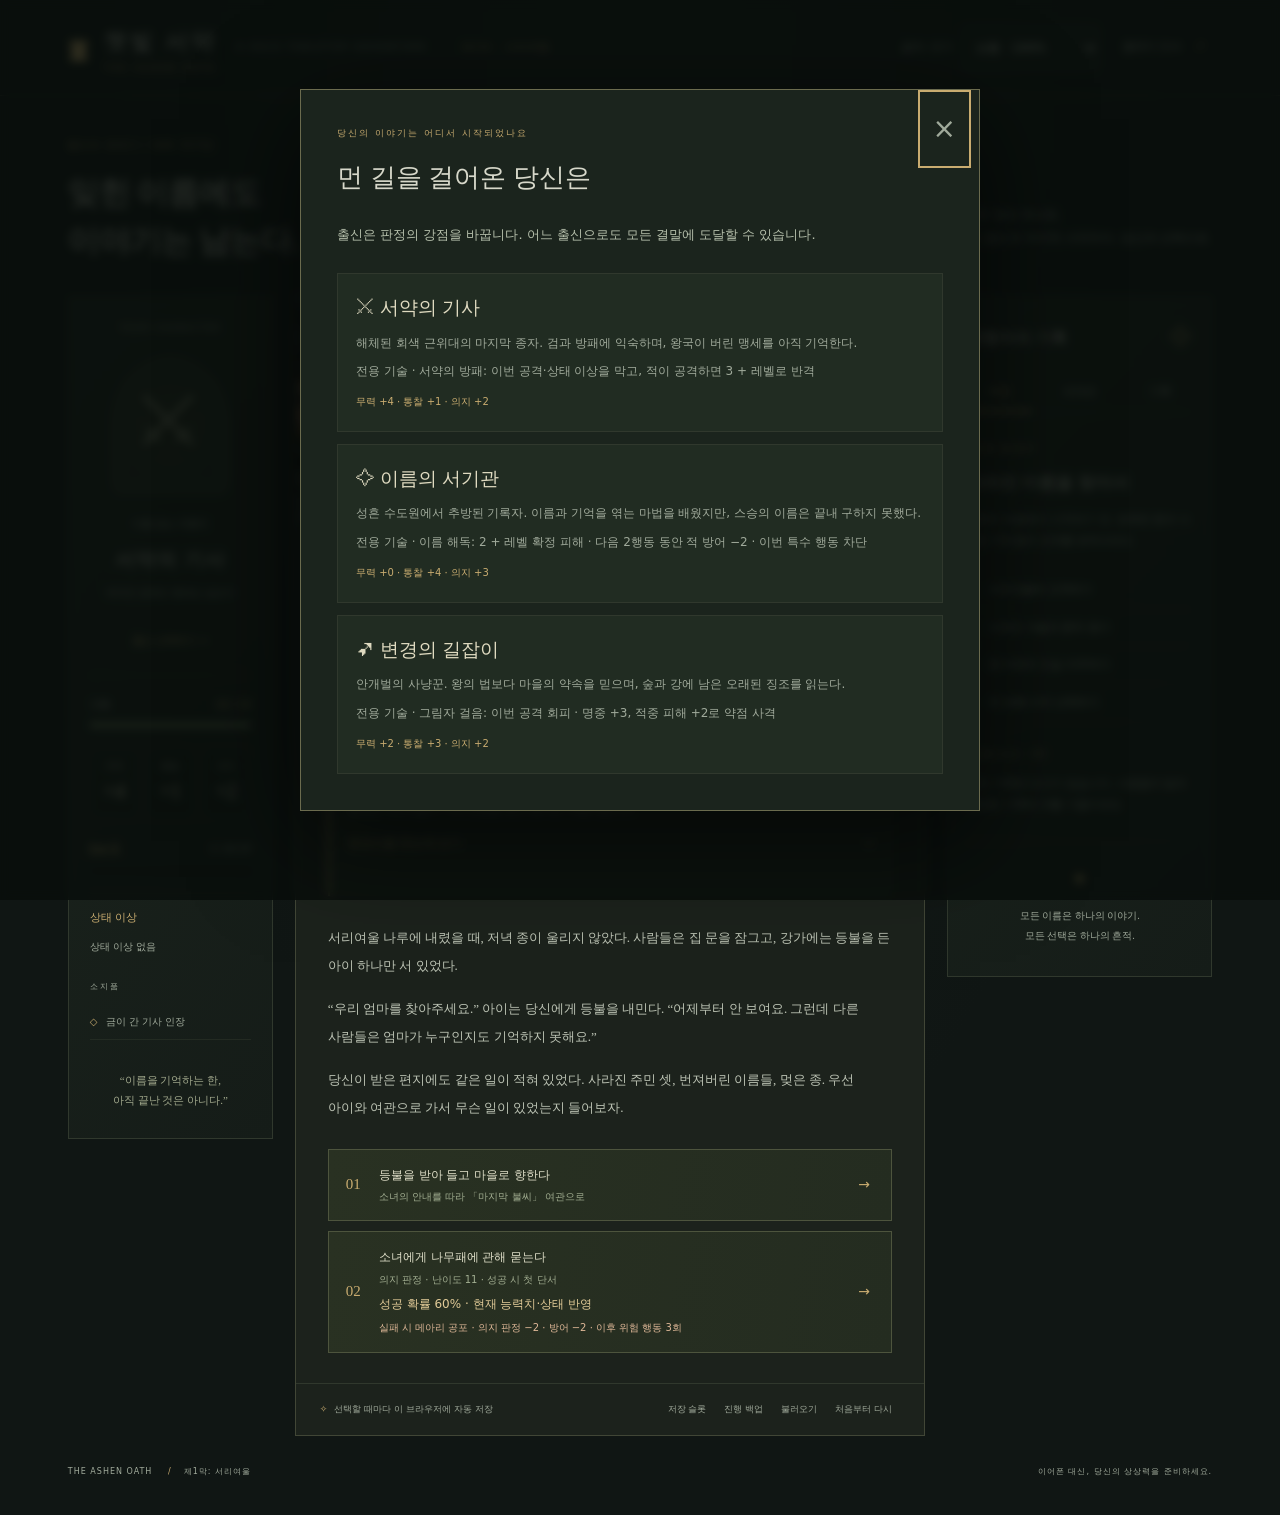
==== commit 371d2b4c: "Add persistent text size settings and skill check probabilities" ====
--- a/ashen-oath/play.html
+++ b/ashen-oath/play.html
@@ -16,6 +16,8 @@
 /* 공통 디자인 변수. --gold 같은 CSS 변수를 바꾸면 여러 패널의 색상이 함께 바뀝니다. color-scheme은 기본 컨트롤도 어두운 배경에 맞춥니다. */
 :root {
   color-scheme: dark;
+  /* 브라우저 기본 글자 크기를 존중하고 사용자가 선택한 배율을 적용합니다. */
+  font-size: calc(100% * var(--text-scale, 1));
   --bg: #101614;
   --panel: #171f1b;
   --line: #30382d;
@@ -36,7 +38,7 @@
     radial-gradient(ellipse at 50% 0%, #24302966, transparent 60%), var(--bg);
   color: var(--text);
   font-family: var(--sans);
-  font-size: 14px;
+  font-size: 0.875rem;
   line-height: 1.7;
 }
 button,
@@ -76,6 +78,7 @@
 }
 /* 상단 로고·막 표시·도움말. Flex로 양끝을 배치하며 화면 너비에 맞게 간격을 유지합니다. */
 .topbar {
+  flex-wrap: wrap;
   min-height: 96px;
   padding: 20px 5.3%;
   border-bottom: 1px solid var(--line);
@@ -90,25 +93,25 @@
   align-items: center;
   gap: 14px;
   font-family: var(--serif);
-  font-size: 23px;
+  font-size: 1.4375rem;
   letter-spacing: 3px;
 }
 .brand small {
   display: block;
-  font: 8px var(--sans);
+  font: 0.5rem var(--sans);
   letter-spacing: 3px;
   color: var(--gold);
   margin-top: 3px;
 }
 .sigil {
-  font-size: 38px;
+  font-size: 2.375rem;
   color: var(--gold);
   line-height: 1;
 }
 /* 넓은 화면에서만 보이는 게임 형식과 현재 막 표시입니다. */
 .edition {
   color: var(--muted);
-  font-size: 9px;
+  font-size: 0.5625rem;
   letter-spacing: 2px;
 }
 .edition span {
@@ -119,7 +122,7 @@
 .quiet {
   border: 0;
   background: transparent;
-  font-size: 11px;
+  font-size: 0.6875rem;
   color: var(--muted);
   padding: 8px;
 }
@@ -143,7 +146,7 @@
 }
 /* 장·막·분류처럼 제목 위에 붙는 작은 표제의 공통 스타일입니다. */
 .eyebrow {
-  font-size: 9px;
+  font-size: 0.5625rem;
   letter-spacing: 2px;
   font-weight: 500;
   color: var(--gold);
@@ -151,14 +154,14 @@
 }
 .masthead h1 {
   font-family: var(--serif);
-  font-size: clamp(27px, 2.5vw, 38px);
+  font-size: clamp(1.6875rem, calc(2.5vw * var(--text-scale, 1)), 2.375rem);
   font-weight: 400;
   line-height: 1.5;
   letter-spacing: -1px;
   margin: 0;
 }
 .intro-copy {
-  font-size: 12px;
+  font-size: 0.75rem;
   line-height: 1.9;
   color: var(--muted);
   padding-bottom: 3px;
@@ -182,7 +185,7 @@
   text-align: center;
 }
 .character-panel > .eyebrow {
-  font-size: 8px;
+  font-size: 0.5rem;
   letter-spacing: 2px;
   color: var(--muted);
 }
@@ -200,7 +203,7 @@
 }
 .portrait > span {
   font-family: Georgia, serif;
-  font-size: 60px;
+  font-size: 3.75rem;
   color: #b6bb9e;
   filter: drop-shadow(0 5px 5px #000);
 }
@@ -213,20 +216,20 @@
 }
 /* 작은 안내 텍스트와 낮은 강조 색상을 재사용합니다. */
 .tiny {
-  font-size: 10px;
+  font-size: 0.625rem;
 }
 .muted {
   color: var(--muted);
 }
 .character-panel h2 {
   font-family: var(--serif);
-  font-size: 20px;
+  font-size: 1.25rem;
   font-weight: 400;
   letter-spacing: 1px;
   margin: 5px 0;
 }
 .character-subtitle {
-  font-size: 10px;
+  font-size: 0.625rem;
   color: var(--muted);
   min-height: 34px;
   margin: 8px 0;
@@ -236,7 +239,7 @@
   border: 0;
   background: none;
   color: var(--gold);
-  font-size: 10px;
+  font-size: 0.625rem;
   padding: 6px;
 }
 .text-button span {
@@ -255,10 +258,10 @@
 .health-label {
   display: flex;
   justify-content: space-between;
-  font-size: 10px;
+  font-size: 0.625rem;
 }
 .health-label strong {
-  font-size: 10px;
+  font-size: 0.625rem;
   font-weight: 400;
   color: var(--gold);
 }
@@ -287,18 +290,18 @@
 }
 .stat span {
   display: block;
-  font-size: 9px;
+  font-size: 0.5625rem;
   color: var(--muted);
 }
 .stat strong {
   font-family: var(--serif);
-  font-size: 20px;
+  font-size: 1.25rem;
   font-weight: 400;
   color: #ddd7bb;
 }
 /* 소지품 목록의 표제와 목록 여백입니다. */
 .inventory-label {
-  font-size: 9px;
+  font-size: 0.5625rem;
   margin: 25px 0 10px;
   text-align: left;
 }
@@ -308,7 +311,7 @@
   margin: 0;
   list-style: none;
   text-align: left;
-  font-size: 10px;
+  font-size: 0.625rem;
   color: var(--muted);
 }
 .inventory li {
@@ -324,7 +327,7 @@
 /* 캐릭터 패널 아래에 표시되는 짧은 인용문입니다. */
 .character-foot {
   font-family: var(--serif);
-  font-size: 11px;
+  font-size: 0.6875rem;
   line-height: 1.9;
   color: #a2a98d;
   margin: 30px 0 2px;
@@ -365,7 +368,7 @@
   display: flex;
   align-items: center;
   gap: 9px;
-  font-size: 10px;
+  font-size: 0.625rem;
   color: #e3ddc5;
 }
 .location-dot {
@@ -376,7 +379,7 @@
 }
 .coordinates {
   margin-left: auto;
-  font-size: 8px;
+  font-size: 0.5rem;
   letter-spacing: 2px;
   color: #b4bdae;
 }
@@ -391,19 +394,19 @@
   align-items: center;
 }
 .chapter-line .eyebrow {
-  font-size: 9px;
+  font-size: 0.5625rem;
   letter-spacing: 1.8px;
   margin: 0;
 }
 .chapter-line > span {
   font-family: var(--serif);
-  font-size: 15px;
+  font-size: 0.9375rem;
   color: #858e70;
 }
 /* 장면 제목. clamp로 화면 크기에 맞춰 글자 크기를 제한 범위 안에서 조절합니다. */
 .story-content h2 {
   font-family: var(--serif);
-  font-size: clamp(23px, 2.2vw, 30px);
+  font-size: clamp(1.4375rem, calc(2.2vw * var(--text-scale, 1)), 1.875rem);
   line-height: 1.5;
   font-weight: 400;
   letter-spacing: -0.5px;
@@ -414,7 +417,7 @@
 blockquote {
   font-family: var(--serif);
   color: var(--gold);
-  font-size: 13px;
+  font-size: 0.8125rem;
   margin: 0 0 23px;
   padding: 5px 0 5px 15px;
   border-left: 2px solid #7e724d;
@@ -422,7 +425,7 @@
 /* 이야기 문단. 긴 줄 간격과 단어 단위 줄바꿈으로 한국어 본문을 읽기 쉽게 합니다. */
 .prose {
   font-family: var(--serif);
-  font-size: 13px;
+  font-size: 0.8125rem;
   line-height: 2.15;
   color: #bdc4b5;
   word-break: keep-all;
@@ -443,7 +446,7 @@
   padding: 15px 17px;
   text-align: left;
   display: grid;
-  grid-template-columns: 25px 1fr 14px;
+  grid-template-columns: 1.5rem minmax(0, 1fr) 1rem;
   align-items: center;
   gap: 9px;
   width: 100%;
@@ -455,17 +458,18 @@
   transform: translateX(2px);
 }
 .choice-index {
+  white-space: nowrap;
   font-family: var(--serif);
-  font-size: 15px;
+  font-size: 0.9375rem;
   color: var(--gold);
 }
 .choice-title {
-  font-size: 12px;
+  font-size: 0.75rem;
   display: block;
   color: #e0dfc9;
 }
 .choice-detail {
-  font-size: 10px;
+  font-size: 0.625rem;
   color: #a3af92;
   display: block;
   margin-top: 3px;
@@ -481,7 +485,7 @@
   align-items: center;
   padding: 10px 24px;
   color: var(--muted);
-  font-size: 9px;
+  font-size: 0.5625rem;
   gap: 10px;
 }
 .story-footer > span {
@@ -492,7 +496,7 @@
   margin-left: 4px;
 }
 .story-footer .quiet {
-  font-size: 9px;
+  font-size: 0.5625rem;
 }
 /* 오른쪽 기록서 패널의 내부 여백입니다. 공통 테두리는 위쪽 규칙을 공유합니다. */
 .journal-panel {
@@ -503,11 +507,11 @@
   justify-content: space-between;
   align-items: center;
   font-family: var(--serif);
-  font-size: 16px;
+  font-size: 1rem;
 }
 .journal-mark {
   color: var(--gold);
-  font-size: 22px;
+  font-size: 1.375rem;
 }
 /* 여정·세계관·기록 탭. 선택 여부는 JavaScript가 aria-selected로 갱신합니다. */
 .tabs {
@@ -522,7 +526,7 @@
   border-bottom: 2px solid transparent;
   background: none;
   color: var(--muted);
-  font-size: 11px;
+  font-size: 0.6875rem;
   flex: 1;
 }
 /* 현재 선택한 탭에 금색 밑줄을 표시합니다. 접근성 속성과 시각 표시가 같은 상태를 사용합니다. */
@@ -537,18 +541,18 @@
 }
 /* 메인 퀘스트의 분류·제목·설명과 진행 목표 스타일입니다. */
 .quest-category {
-  font-size: 8px;
+  font-size: 0.5rem;
   letter-spacing: 2px;
   color: var(--gold);
 }
 .quest-title {
   font-family: var(--serif);
   font-weight: 400;
-  font-size: 17px;
+  font-size: 1.0625rem;
   margin: 9px 0 12px;
 }
 .quest-desc {
-  font-size: 11px;
+  font-size: 0.6875rem;
   line-height: 1.9;
   color: var(--muted);
 }
@@ -559,7 +563,7 @@
   margin: 20px 0 22px;
 }
 .objectives li {
-  font-size: 11px;
+  font-size: 0.6875rem;
   color: #b8c1ab;
   padding: 9px 0;
   border-bottom: 1px solid #30382d80;
@@ -570,14 +574,14 @@
   color: var(--gold);
 }
 .clue-heading {
-  font-size: 9px;
+  font-size: 0.5625rem;
   color: var(--gold);
   letter-spacing: 1px;
   margin: 24px 0 12px;
 }
 /* 수집한 단서를 작은 테두리 카드로 표시합니다. */
 .clue {
-  font-size: 10px;
+  font-size: 0.625rem;
   background: #2e3525;
   border: 1px solid #444d35;
   padding: 7px 9px;
@@ -593,11 +597,11 @@
   color: var(--gold);
 }
 .journal-bottom > span {
-  font-size: 20px;
+  font-size: 1.25rem;
 }
 .journal-bottom p {
   font-family: var(--serif);
-  font-size: 10px;
+  font-size: 0.625rem;
   line-height: 2;
   color: var(--muted);
 }
@@ -610,7 +614,7 @@
 /* 세계관 항목의 클릭 가능한 제목입니다. 오른쪽 기호는 가상 요소로 표시합니다. */
 summary {
   font-family: var(--serif);
-  font-size: 12px;
+  font-size: 0.75rem;
   cursor: pointer;
   color: #d3d2b7;
   list-style: none;
@@ -629,20 +633,20 @@
   content: "−";
 }
 .lore-tag {
-  font: 8px var(--sans);
+  font: 0.5rem var(--sans);
   color: var(--gold);
   display: block;
   margin-bottom: 4px;
 }
 details p {
-  font-size: 11px;
+  font-size: 0.6875rem;
   line-height: 1.95;
   color: var(--muted);
   word-break: keep-all;
   margin-bottom: 0;
 }
 .lore-hint {
-  font-size: 10px;
+  font-size: 0.625rem;
   line-height: 1.8;
   color: var(--muted);
   margin-top: 0;
@@ -656,21 +660,21 @@
 }
 .log-item strong {
   font-family: var(--serif);
-  font-size: 12px;
+  font-size: 0.75rem;
   font-weight: 400;
 }
 .log-item p {
-  font-size: 10px;
+  font-size: 0.625rem;
   color: var(--muted);
   line-height: 1.9;
 }
 .log-roll {
   color: var(--gold);
-  font-size: 9px;
+  font-size: 0.5625rem;
 }
 /* 페이지 하단의 작품명·현재 막·짧은 안내입니다. */
 .page-footer {
-  font-size: 8px;
+  font-size: 0.5rem;
   color: var(--muted);
   letter-spacing: 1px;
   display: flex;
@@ -708,22 +712,22 @@
   color: #1a2019;
   clip-path: polygon(50% 0, 96% 25%, 96% 75%, 50% 100%, 4% 75%, 4% 25%);
   font-family: var(--serif);
-  font-size: 23px;
+  font-size: 1.4375rem;
 }
 .roll-label {
   color: var(--gold);
-  font-size: 11px;
+  font-size: 0.6875rem;
 }
 .roll-result p {
   font-family: var(--serif);
-  font-size: 12px;
+  font-size: 0.75rem;
   line-height: 1.9;
   color: #c9ccba;
   margin: 7px 0 0;
 }
 /* 막 종료 안내와 주요 행동 버튼의 스타일입니다. */
 .ending-note {
-  font-size: 12px;
+  font-size: 0.75rem;
   color: var(--gold);
   line-height: 1.9;
   border-top: 1px solid var(--line);
@@ -734,7 +738,7 @@
   border: 1px solid #c3ab77;
   color: #171e16;
   padding: 12px 18px;
-  font-size: 12px;
+  font-size: 0.75rem;
 }
 .primary:hover {
   background: #d1b577;
@@ -761,11 +765,11 @@
 dialog h2 {
   font-family: var(--serif);
   font-weight: 400;
-  font-size: 26px;
+  font-size: 1.625rem;
   margin-top: 10px;
 }
 dialog > p:not(.eyebrow) {
-  font-size: 13px;
+  font-size: 0.8125rem;
   line-height: 2;
   color: #b6c0ac;
 }
@@ -774,10 +778,10 @@
   position: absolute;
   right: 15px;
   top: 7px;
-  font-size: 28px;
+  font-size: 1.75rem;
 }
 .dialog-intro {
-  font-size: 12px;
+  font-size: 0.75rem;
   color: var(--muted);
   margin-bottom: 25px;
 }
@@ -797,17 +801,17 @@
 }
 .origin-card strong {
   font-family: var(--serif);
-  font-size: 19px;
+  font-size: 1.1875rem;
   font-weight: 400;
   color: #dfdac0;
 }
 .origin-card p {
-  font-size: 12px;
+  font-size: 0.75rem;
   color: var(--muted);
   margin: 8px 0;
 }
 .origin-card small {
-  font-size: 10px;
+  font-size: 0.625rem;
   color: var(--gold);
 }
 /* 대화상자 하단의 취소·확인 버튼을 오른쪽으로 모읍니다. */
@@ -820,7 +824,7 @@
 /* 기력 1의 부상 안내를 일반 문단과 구분합니다. */
 .wounded {
   color: #d0a28b;
-  font-size: 11px;
+  font-size: 0.6875rem;
   line-height: 1.9;
   padding: 10px;
   border-left: 2px solid #a2775c;
@@ -838,7 +842,7 @@
     padding: 34px 42px;
   }
   .prose {
-    font-size: 14px;
+    font-size: 0.875rem;
   }
 }
 /* 작은 데스크톱: 세 열을 유지하되 패널 너비·여백·그림 높이를 줄입니다. */
@@ -867,13 +871,13 @@
     display: none;
   }
   .character-panel h2 {
-    font-size: 18px;
+    font-size: 1.125rem;
   }
   .scene-art {
     height: 215px;
   }
   .prose {
-    font-size: 12px;
+    font-size: 0.75rem;
   }
   .portrait {
     width: 100px;
@@ -915,7 +919,7 @@
     margin-top: 30px;
   }
   .intro-copy {
-    font-size: 10px;
+    font-size: 0.625rem;
   }
 }
 /* 모바일: 한 열 레이아웃으로 바꾸고 캐릭터 정보를 가로 요약 카드로 재배치합니다. */
@@ -928,16 +932,16 @@
     min-height: 80px;
   }
   .brand {
-    font-size: 20px;
+    font-size: 1.25rem;
   }
   .sigil {
-    font-size: 30px;
+    font-size: 1.875rem;
   }
   .masthead {
     margin: 27px 0 24px;
   }
   .masthead h1 {
-    font-size: 28px;
+    font-size: 1.75rem;
   }
   .intro-copy {
     display: none;
@@ -948,7 +952,7 @@
   }
   .character-panel {
     display: grid;
-    grid-template-columns: 55px 1fr auto;
+    grid-template-columns: 55px minmax(0, 1fr);
     text-align: left;
     gap: 0 15px;
     padding: 16px;
@@ -970,7 +974,7 @@
     margin: 0;
   }
   .portrait > span {
-    font-size: 30px;
+    font-size: 1.875rem;
   }
   .portrait-ring {
     inset: 4px;
@@ -978,12 +982,12 @@
   .character-panel > .tiny {
     grid-column: 2;
     margin: 0;
-    font-size: 9px;
+    font-size: 0.5625rem;
   }
   .character-panel h2 {
     grid-column: 2;
     grid-row: 2;
-    font-size: 18px;
+    font-size: 1.125rem;
     margin: 0;
   }
   .text-button {
@@ -991,17 +995,20 @@
     grid-row: 3;
     justify-self: start;
     padding: 0;
-    font-size: 9px;
+    font-size: 0.5625rem;
   }
   .health-label {
-    grid-column: 3;
-    grid-row: 1;
+    grid-column: 1 / -1;
+    grid-row: 4;
+    margin-top: 12px;
+    justify-content: space-between;
     gap: 10px;
     align-self: center;
   }
   .stats {
-    grid-column: 3;
-    grid-row: 2/4;
+    grid-column: 1 / -1;
+    grid-row: 5;
+    margin-top: 8px;
     gap: 5px;
   }
   .stat {
@@ -1009,10 +1016,10 @@
     text-align: center;
   }
   .stat strong {
-    font-size: 16px;
+    font-size: 1rem;
   }
   .stat span {
-    font-size: 8px;
+    font-size: 0.5rem;
   }
   .scene-art {
     height: 205px;
@@ -1021,22 +1028,22 @@
     padding: 24px 21px;
   }
   .story-content h2 {
-    font-size: 25px;
+    font-size: 1.5625rem;
   }
   .prose {
-    font-size: 13px;
+    font-size: 0.8125rem;
     line-height: 2.15;
   }
   .choice {
     padding: 13px 12px;
-    grid-template-columns: 20px 1fr 10px;
+    grid-template-columns: 1.5rem minmax(0, 1fr) 1rem;
     gap: 7px;
   }
   .choice-title {
-    font-size: 12px;
+    font-size: 0.75rem;
   }
   .choice-detail {
-    font-size: 9px;
+    font-size: 0.5625rem;
   }
   .journal-panel {
     grid-column: 1;
@@ -1053,7 +1060,7 @@
     padding-top: 20px;
   }
   .page-footer {
-    font-size: 7px;
+    font-size: 0.4375rem;
     letter-spacing: 0.5px;
     padding-bottom: 20px;
   }
@@ -1068,7 +1075,7 @@
     padding: 28px 23px;
   }
   .dialog-intro {
-    font-size: 11px;
+    font-size: 0.6875rem;
   }
   .roll-result {
     grid-template-columns: 39px 1fr;
@@ -1078,10 +1085,10 @@
   .die {
     width: 36px;
     height: 41px;
-    font-size: 20px;
+    font-size: 1.25rem;
   }
   .roll-label {
-    font-size: 10px;
+    font-size: 0.625rem;
   }
 }
 /* 운영체제의 동작 줄이기 설정을 존중해 전환과 부드러운 스크롤을 비활성화합니다. */
@@ -1105,7 +1112,7 @@
   margin: 20px 0;
 }
 .ending-summary h3 {
-  font: 21px/1.6 var(--serif);
+  font: 1.3125rem/1.6 var(--serif);
   font-weight: 400;
   color: var(--gold);
   margin-top: 0;
@@ -1114,7 +1121,7 @@
   display: grid;
   grid-template-columns: 110px minmax(0, 1fr);
   gap: 12px;
-  font-size: 12px;
+  font-size: 0.75rem;
 }
 .ending-statistics dt {
   color: var(--muted);
@@ -1126,7 +1133,7 @@
 }
 .ending-credits {
   color: var(--gold);
-  font-size: 10px;
+  font-size: 0.625rem;
   letter-spacing: 2px;
   text-align: center;
   border-top: 1px solid var(--line);
@@ -1142,7 +1149,7 @@
 }
 .save-message {
   color: #dfb898;
-  font-size: 12px;
+  font-size: 0.75rem;
   padding: 8px 20px;
 }
 @media (max-width: 620px) {
@@ -1152,7 +1159,7 @@
   .ending-statistics {
     grid-template-columns: 90px minmax(0, 1fr);
     gap: 10px;
-    font-size: 11px;
+    font-size: 0.6875rem;
   }
 }
 /* 레벨·경험치 영역. 기력 막대와 별도로 성장 진행을 표시합니다. */
@@ -1164,12 +1171,12 @@
   justify-content: space-between;
   align-items: center;
   gap: 8px;
-  font-size: 9px;
+  font-size: 0.5625rem;
   color: var(--muted);
 }
 .experience-label strong {
   color: var(--gold);
-  font-size: 13px;
+  font-size: 0.8125rem;
 }
 .experience-track {
   height: 4px;
@@ -1188,7 +1195,7 @@
 .encounter-warning {
   display: block;
   margin-top: 5px;
-  font-size: 10px;
+  font-size: 0.625rem;
 }
 .encounter-reward {
   color: #cbb989;
@@ -1204,23 +1211,23 @@
   border: 1px solid #666649;
 }
 .combat-panel h3 {
-  font: 22px/1.6 var(--serif);
+  font: 1.375rem/1.6 var(--serif);
   color: #e4d9ba;
   margin: 8px 0 16px;
   outline: none;
 }
 .combat-description {
-  font-size: 12px;
+  font-size: 0.75rem;
   color: var(--muted);
   line-height: 1.9;
 }
 .combat-health {
   color: #d6d7c4;
-  font-size: 12px;
+  font-size: 0.75rem;
 }
 .combat-reward {
   color: var(--gold);
-  font-size: 12px;
+  font-size: 0.75rem;
   line-height: 1.9;
 }
 /* 적 기력은 HTML progress로 표현합니다. 아래 WebKit 규칙은 해당 브라우저의 기본 막대 색을 맞춥니다. */
@@ -1243,12 +1250,12 @@
 }
 .combat-log strong {
   color: #c6c8ad;
-  font-size: 11px;
+  font-size: 0.6875rem;
   font-weight: 500;
 }
 .combat-log p {
   color: var(--muted);
-  font-size: 11px;
+  font-size: 0.6875rem;
   line-height: 1.9;
   margin: 5px 0 12px;
 }
@@ -1274,12 +1281,12 @@
   display: block;
 }
 .combat-action strong {
-  font-size: 12px;
+  font-size: 0.75rem;
   font-weight: 500;
   color: #dfdcc4;
 }
 .combat-action span {
-  font-size: 9px;
+  font-size: 0.5625rem;
   color: var(--muted);
   margin-top: 5px;
 }
@@ -1294,7 +1301,7 @@
   border: 1px solid var(--gold);
   background: #343b22;
   color: #e2d2a2;
-  font-size: 13px;
+  font-size: 0.8125rem;
   line-height: 1.9;
 }
 #ending-tools .primary {
@@ -1310,7 +1317,7 @@
     padding: 16px;
   }
   .combat-panel h3 {
-    font-size: 20px;
+    font-size: 1.25rem;
   }
   .combat-actions {
     grid-template-columns: 1fr;
@@ -1325,13 +1332,13 @@
   text-align: left;
 }
 .status-effects h3 {
-  font-size: 11px;
+  font-size: 0.6875rem;
   font-weight: 400;
   color: var(--gold);
   margin: 0 0 10px;
 }
 .status-clear {
-  font-size: 10px;
+  font-size: 0.625rem;
   color: var(--muted);
   margin: 0;
 }
@@ -1342,14 +1349,14 @@
   border-left: 2px solid #bf8e6d;
 }
 .status-card strong {
-  font-size: 11px;
+  font-size: 0.6875rem;
   color: #e4b99b;
 }
 .status-card p,
 .status-card small,
 .status-help {
   display: block;
-  font-size: 10px;
+  font-size: 0.625rem;
   line-height: 1.8;
   color: #c3b5a5;
   margin: 5px 0 0;
@@ -1361,13 +1368,13 @@
 .status-event,
 .check-risk {
   display: block;
-  font-size: 10px;
+  font-size: 0.625rem;
   color: #dfb898;
   line-height: 1.8;
   margin-top: 5px;
 }
 .combat-modifiers {
-  font-size: 11px;
+  font-size: 0.6875rem;
   line-height: 1.8;
   color: #c9b89e;
 }
@@ -1411,7 +1418,7 @@
   margin: 0 0 6px;
 }
 .story-brief h3 {
-  font-size: 15px;
+  font-size: 0.9375rem;
   font-weight: 400;
   line-height: 1.8;
   color: #e0d7b7;
@@ -1419,7 +1426,7 @@
 }
 .story-brief > p:not(.eyebrow),
 .story-brief details {
-  font-size: 11px;
+  font-size: 0.6875rem;
   line-height: 1.9;
   color: #abb5a5;
 }
@@ -1440,13 +1447,13 @@
   margin: 0 0 5px;
 }
 .enemy-intent h4 {
-  font-size: 19px;
+  font-size: 1.1875rem;
   color: #dfd5b3;
   margin: 0 0 7px;
   font-weight: 400;
 }
 .enemy-intent > p:last-child {
-  font-size: 12px;
+  font-size: 0.75rem;
   line-height: 1.8;
   margin: 0;
 }
@@ -1458,12 +1465,12 @@
 .combat-action small {
   display: block;
   color: #c2b39c;
-  font-size: 10px;
+  font-size: 0.625rem;
   margin-top: 6px;
 }
 .combat-supplies {
   margin-top: 20px;
-  font-size: 12px;
+  font-size: 0.75rem;
   color: var(--gold);
 }
 .combat-supplies summary {
@@ -1478,13 +1485,13 @@
   border-top: 1px solid var(--line);
 }
 .save-slot h3 {
-  font-size: 15px;
+  font-size: 0.9375rem;
   font-weight: 400;
   color: var(--gold);
   margin: 0 0 8px;
 }
 .save-slot p {
-  font-size: 12px;
+  font-size: 0.75rem;
   line-height: 1.8;
   margin: 0 0 10px;
 }
@@ -1495,7 +1502,7 @@
   width: min(620px, calc(100vw - 32px));
 }
 #slots-message {
-  font-size: 12px;
+  font-size: 0.75rem;
   color: #dacaa5;
 }
 @media (max-width: 620px) {
@@ -1503,11 +1510,63 @@
     padding: 12px 14px;
   }
   .story-brief h3 {
-    font-size: 13px;
+    font-size: 0.8125rem;
   }
   .enemy-intent {
     padding: 13px;
   }
+}
+
+/* 글자 크기 선택은 키보드와 터치로 조작하며 작은 화면에서는 줄을 바꿉니다. */
+.topbar-actions {
+  display: flex;
+  flex-wrap: wrap;
+  align-items: center;
+  gap: 10px 16px;
+  margin-left: auto;
+  max-width: 100%;
+}
+.reading-settings {
+  display: flex;
+  flex-wrap: wrap;
+  align-items: center;
+  gap: 6px 10px;
+  font-size: 0.75rem;
+}
+.reading-settings label {
+  color: var(--muted);
+}
+.reading-settings select {
+  font: inherit;
+  color: var(--text);
+  background: var(--panel);
+  border: 1px solid var(--line);
+  border-radius: 4px;
+  padding: 8px;
+  min-height: 44px;
+  max-width: 100%;
+}
+.reading-settings select:focus-visible {
+  outline: 2px solid var(--gold);
+  outline-offset: 3px;
+}
+#reading-settings-message {
+  flex-basis: 100%;
+  max-width: 32ch;
+  color: var(--gold);
+}
+/* 성공 확률은 색상에만 기대지 않고 숫자와 설명을 함께 제공합니다. */
+.check-chance {
+  display: block;
+  margin-top: 6px;
+  font-size: 0.75rem;
+  color: #e2cb98;
+}
+.choice > span,
+.game-layout > *,
+.character-panel > * {
+  min-width: 0;
+  overflow-wrap: anywhere;
 }
 
 </style>
@@ -1522,7 +1581,22 @@
       <div class="edition">
         A SOLO TABLETOP ADVENTURE <span id="act-label">제1막 · 서리여울</span>
       </div>
-      <button id="help" class="quiet">플레이 안내 <span>↗</span></button>
+      <div class="topbar-actions">
+        <!-- 화면 설정은 모험 기록과 별도로 보관해 새 게임에서도 유지합니다. -->
+        <div class="reading-settings">
+          <label for="text-size">글자 크기</label>
+          <select id="text-size">
+            <option value="90">작게 · 90%</option>
+            <option value="100" selected>보통 · 100%</option>
+            <option value="115">크게 · 115%</option>
+            <option value="130">아주 크게 · 130%</option>
+          </select>
+          <span id="reading-settings-message" role="status" hidden>
+            글자 크기는 이번 접속에만 적용됩니다. 브라우저에서 설정을 저장할 수 없습니다.
+          </span>
+        </div>
+        <button id="help" class="quiet">플레이 안내 <span>↗</span></button>
+      </div>
     </header>
     <!-- 게임 본체. 정적인 레이아웃은 HTML에 두고 진행에 따른 내용은 각 View가 채웁니다. -->
     <main>
@@ -1834,6 +1908,8 @@
       <p>
         위험한 행동은 <strong>d20 + 능력치 ≥ 난이도</strong>로 판정합니다. 20은
         항상 성공, 1은 항상 실패입니다. 선택하면 주사위가 자동으로 굴러갑니다.
+        선택지의 성공 확률은 현재 능력치와 상태 이상, 자연 1·20 규칙을 반영한
+        값이며 주사위를 미리 굴리지 않습니다.
       </p>
       <p>
         초반부의 판정에 실패해도 이야기는 계속됩니다. 기력을 잃거나 단서를 놓칠
@@ -3566,7 +3642,7 @@
     resolve(choice, character) {
       const roll = this.roll();
       const bonus = character.bonusFor(choice.check.stat);
-      const success = this.#isSuccess(roll, bonus, choice.check.dc);
+      const success = _SkillCheck.#isSuccess(roll, bonus, choice.check.dc);
       return {
         roll,
         bonus,
@@ -3581,6 +3657,15 @@
         } : {}
       };
     }
+    /** 실제 판정과 같은 규칙으로 20개 눈을 세어 성공 확률(%)을 구합니다. 주사위나 게임 상태를 바꾸지 않습니다. */
+    static successChance(choice, character) {
+      const bonus = character.bonusFor(choice.check.stat);
+      let successes = 0;
+      for (let roll = 1; roll <= _SkillCheck.DICE_SIDES; roll++) {
+        if (_SkillCheck.#isSuccess(roll, bonus, choice.check.dc)) successes++;
+      }
+      return successes * (100 / _SkillCheck.DICE_SIDES);
+    }
     /** 난수에 20을 곱해 버린 뒤 1을 더하면 1~20입니다. 잘못된 난수 공급자는 오류로 드러냅니다. */
     roll() {
       const roll = Math.floor(this.#random() * _SkillCheck.DICE_SIDES) + 1;
@@ -3590,7 +3675,7 @@
       return roll;
     }
     /** 자연 20·자연 1을 합계보다 먼저 적용합니다. 그 외에는 합계가 난이도 이상이면 성공입니다. */
-    #isSuccess(roll, bonus, difficulty) {
+    static #isSuccess(roll, bonus, difficulty) {
       if (roll === _SkillCheck.DICE_SIDES) return true;
       if (roll === 1) return false;
       return roll + bonus >= difficulty;
@@ -5187,6 +5272,13 @@
         createElement("span", choice.detail, "choice-detail")
       );
       if (choice.check) {
+        description.append(
+          createElement(
+            "span",
+            `성공 확률 ${SkillCheck.successChance(choice, character)}% · 현재 능력치·상태 반영`,
+            "check-chance"
+          )
+        );
         const effect = STATUS_EFFECTS[FAILURE_STATUSES[choice.check.stat]];
         description.append(
           createElement(
@@ -5962,6 +6054,57 @@
     }
   };
 
+  // ui/reading-settings.mjs
+  var ReadingSettings = class _ReadingSettings {
+    static STORAGE_KEY = "ashen-oath.reading.v1";
+    static SIZES = [90, 100, 115, 130];
+    #storageProvider;
+    /** 저장소 접근은 읽고 쓸 때 시도해 차단된 브라우저에서도 게임을 시작할 수 있게 합니다. */
+    constructor(storageProvider = () => globalThis.localStorage) {
+      this.#storageProvider = storageProvider;
+    }
+    /** 허용된 값만 복구하고, select의 키보드·터치 변경을 즉시 화면에 적용합니다. */
+    start() {
+      const select = getElement("text-size");
+      let size = 100;
+      try {
+        const saved = Number(
+          this.#storageProvider().getItem(_ReadingSettings.STORAGE_KEY)
+        );
+        if (_ReadingSettings.SIZES.includes(saved)) size = saved;
+      } catch {
+        this.#showStorageWarning(true);
+      }
+      this.#apply(size);
+      select.addEventListener("change", () => {
+        const nextSize = Number(select.value);
+        if (!_ReadingSettings.SIZES.includes(nextSize)) return;
+        this.#apply(nextSize);
+        try {
+          this.#storageProvider().setItem(
+            _ReadingSettings.STORAGE_KEY,
+            String(nextSize)
+          );
+          this.#showStorageWarning(false);
+        } catch {
+          this.#showStorageWarning(true);
+        }
+      });
+    }
+    /** CSS의 rem 글자 크기를 함께 조절합니다. 화면 너비·그림·기력 등 게임 수치는 바꾸지 않습니다. */
+    #apply(size) {
+      document.documentElement.style.setProperty("--text-scale", String(size / 100));
+      getElement("text-size").value = String(size);
+    }
+    /** 저장소가 막혀도 크기 조절은 유지하며 다음 접속에 보관되지 않을 수 있음을 알립니다. */
+    #showStorageWarning(visible) {
+      getElement("reading-settings-message").hidden = !visible;
+      const select = getElement("text-size");
+      if (visible) select.setAttribute("aria-describedby", "reading-settings-message");
+      else select.removeAttribute("aria-describedby");
+    }
+  };
+
   // app.mjs
   var GameApplication = class {
     // 진행 중인 모험 모델입니다. 화면에 표시되는 수치의 기준이 됩니다.
@@ -6131,6 +6274,7 @@
       );
     }
   };
+  new ReadingSettings().start();
   new GameApplication().start();
 })();
 
